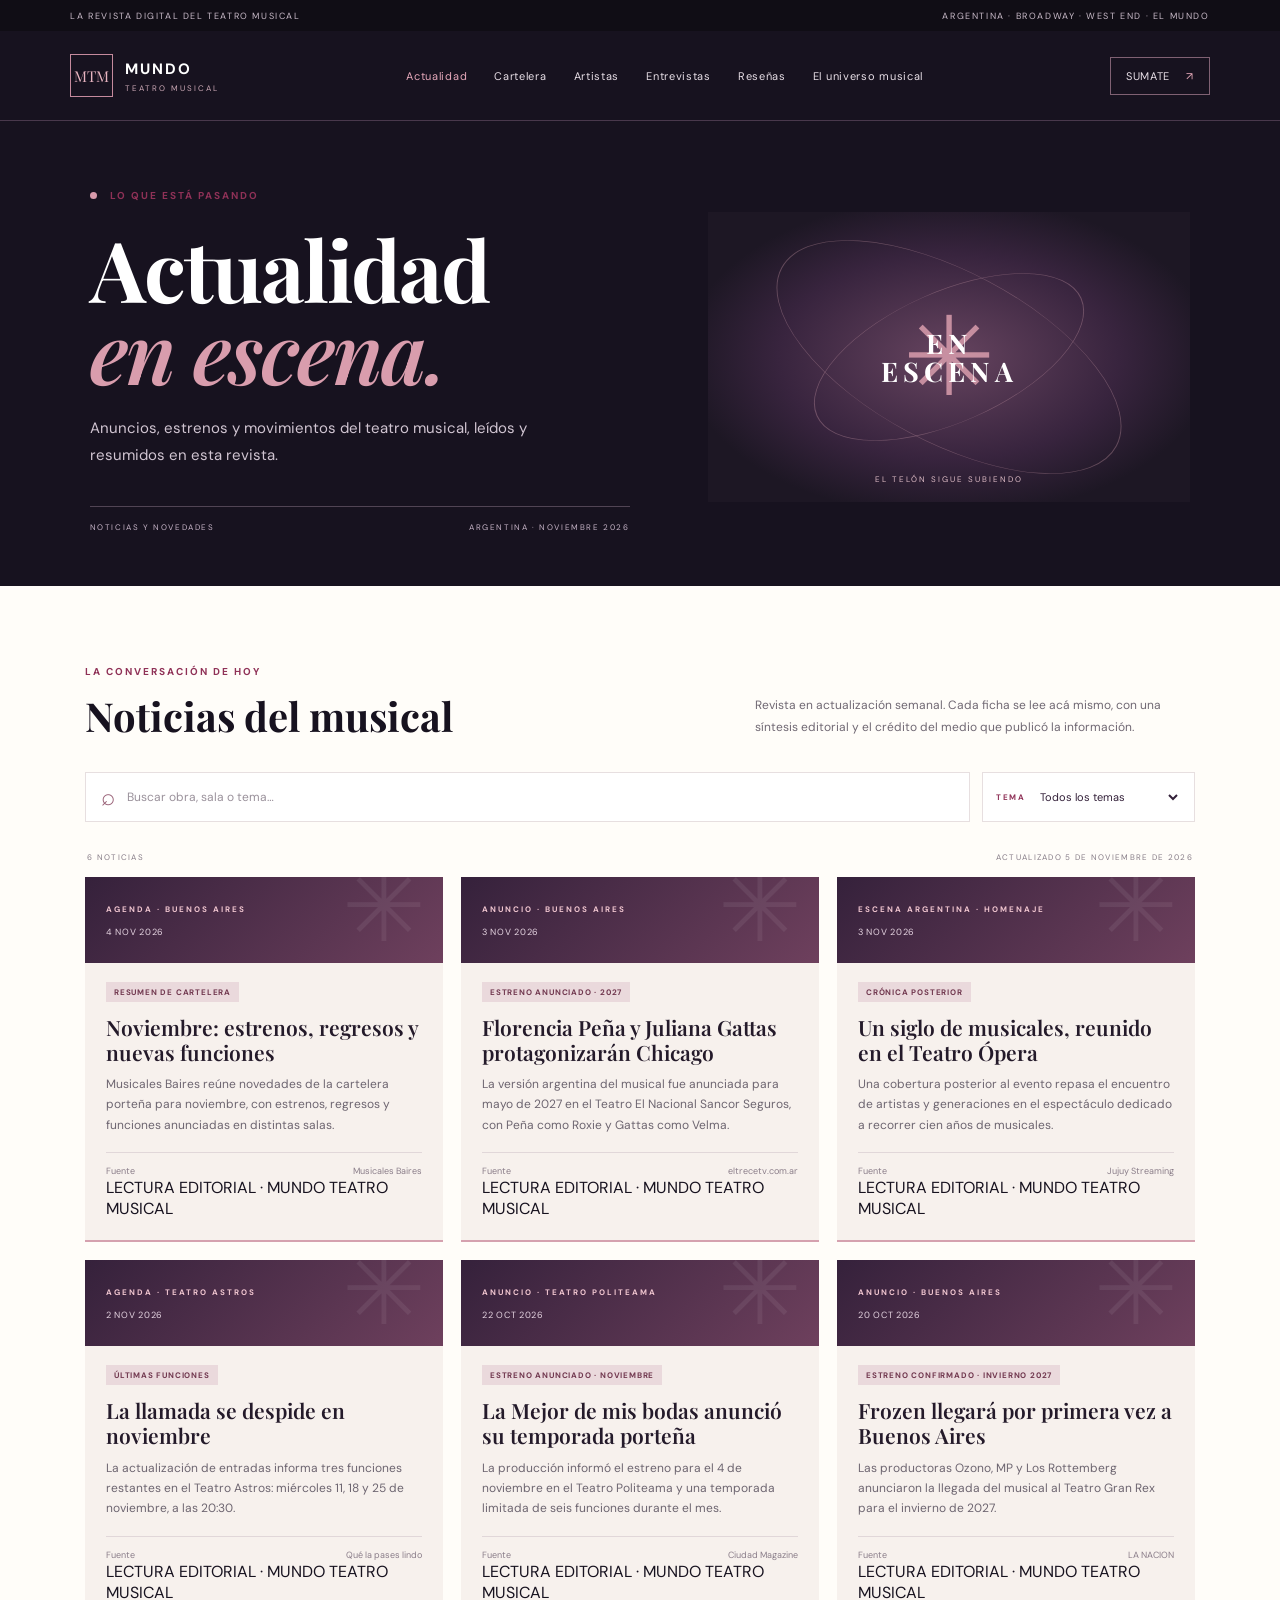
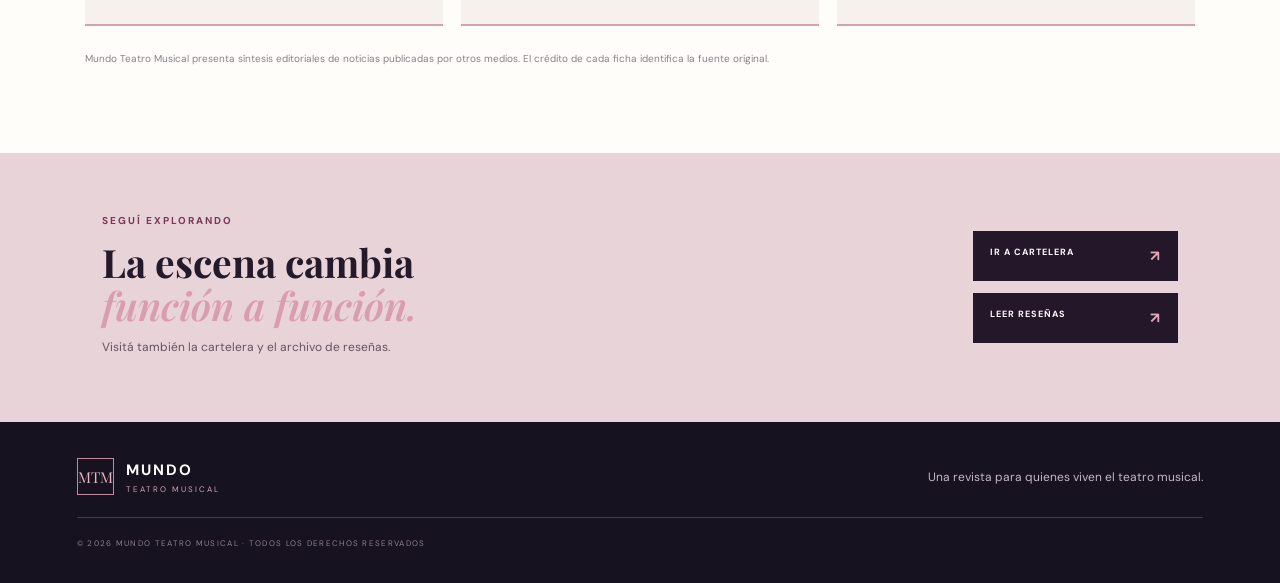
==== actualidad.html @ ea0bce0b "Refresh the updated news script" ====
<!doctype html>
<html lang="es">
<head>
  <meta charset="utf-8">
  <meta name="viewport" content="width=device-width, initial-scale=1">
  <meta name="theme-color" content="#17121f">
  <meta name="description" content="Actualidad y noticias verificadas del teatro musical: estrenos, anuncios, agenda y escena argentina.">
  <title>Actualidad y noticias | Mundo Teatro Musical</title>
  <link rel="preconnect" href="https://fonts.googleapis.com">
  <link rel="preconnect" href="https://fonts.gstatic.com" crossorigin>
  <link href="https://fonts.googleapis.com/css2?family=DM+Sans:wght@400;500;600;700&family=Playfair+Display:wght@600;700;800&display=swap" rel="stylesheet">
  <link rel="stylesheet" href="styles.css">
  <link rel="stylesheet" href="actualidad.css">
</head>
<body class="news-page">
  <div class="topline"><span>LA REVISTA DIGITAL DEL TEATRO MUSICAL</span><span>ARGENTINA · BROADWAY · WEST END · EL MUNDO</span></div>
  <header class="site-header">
    <a class="brand" href="index.html" aria-label="Mundo Teatro Musical, inicio"><span class="brand-mark">MTM</span><span><strong>MUNDO</strong><small>TEATRO MUSICAL</small></span></a>
    <button class="menu-toggle" id="menuToggle" aria-label="Abrir menú" aria-expanded="false">☰</button>
    <nav class="main-nav" id="mainNav">
      <a class="active" href="actualidad.html">Actualidad</a><a href="cartelera.html">Cartelera</a><a href="artistas.html">Artistas</a><a href="index.html#entrevistas">Entrevistas</a><a href="resenas.html">Reseñas</a><a href="index.html#universo">El universo musical</a>
    </nav>
    <a class="header-link" href="index.html#newsletter">SUMATE <span>↗</span></a>
  </header>
  <main>
    <section class="news-hero">
      <div class="news-hero-inner">
        <span class="eyebrow"><i></i> LO QUE ESTÁ PASANDO</span>
        <h1>Actualidad<br><em>en escena.</em></h1>
        <p>Anuncios, estrenos y movimientos del teatro musical, leídos y resumidos en esta revista.</p>
        <div class="news-hero-foot"><span>NOTICIAS Y NOVEDADES</span><span>ARGENTINA · NOVIEMBRE 2026</span></div>
      </div>
      <div class="news-hero-art" aria-hidden="true"><span class="news-orbit orbit-one"></span><span class="news-orbit orbit-two"></span><span class="news-star">✳</span><span class="news-hero-word">EN<br>ESCENA</span><span class="news-art-caption">EL TELÓN SIGUE SUBIENDO</span></div>
    </section>
    <section class="news-content">
      <div class="news-intro"><div><span class="eyebrow">LA CONVERSACIÓN DE HOY</span><h2>Noticias del musical</h2></div><p>Revista en actualización semanal. Cada ficha se lee acá mismo, con una síntesis editorial y el crédito del medio que publicó la información.</p></div>
      <div class="news-controls">
        <label class="search-box"><span aria-hidden="true">⌕</span><input id="newsSearch" type="search" placeholder="Buscar obra, sala o tema…" aria-label="Buscar noticias"></label>
        <label class="filter-box"><span>TEMA</span><select id="newsFilter" aria-label="Filtrar por tema"><option value="all">Todos los temas</option><option value="estrenos">Estrenos y anuncios</option><option value="agenda">Agenda y funciones</option><option value="escena">Escena argentina</option></select></label>
      </div>
      <div class="results-line"><span id="newsCount" aria-live="polite"></span><span id="lastUpdated">ACTUALIZACIÓN SEMANAL · FUENTES RSS</span></div>
      <div class="news-grid" id="newsGrid"></div>
      <div class="empty-state" id="emptyState" hidden><span>✳</span><h3>No encontramos noticias</h3><p>Probá con otro título, sala o tema.</p></div>
      <p class="editorial-note">Mundo Teatro Musical presenta síntesis editoriales de noticias publicadas por otros medios. El crédito de cada ficha identifica la fuente original.</p>
    </section>
    <section class="news-cta"><div><span class="eyebrow">SEGUÍ EXPLORANDO</span><h2>La escena cambia<br><em>función a función.</em></h2><p>Visitá también la cartelera y el archivo de reseñas.</p></div><div class="news-cta-links"><a href="cartelera.html">IR A CARTELERA <span>↗</span></a><a href="resenas.html">LEER RESEÑAS <span>↗</span></a></div></section>
  </main>
  <footer><a class="brand footer-brand" href="index.html"><span class="brand-mark">MTM</span><span><strong>MUNDO</strong><small>TEATRO MUSICAL</small></span></a><p>Una revista para quienes viven el teatro musical.</p><span class="copyright">© 2026 MUNDO TEATRO MUSICAL · TODOS LOS DERECHOS RESERVADOS</span></footer>
  <script src="app.js"></script>
  <script src="actualidad.js?v=20261106"></script>
</body>
</html>
---- styles.css ----
:root{--ink:#17121f;--plum:#332039;--wine:#8f3157;--rose:#dba0ad;--cream:#f5f0e9;--paper:#fffdf9;--muted:#827985;--line:#e7dfe0}*{box-sizing:border-box}html{scroll-behavior:smooth}body{margin:0;background:var(--paper);color:var(--ink);font-family:"DM Sans",sans-serif}.topline{height:31px;padding:0 5.5%;display:flex;justify-content:space-between;align-items:center;background:#100d15;color:#c8bac8;font-size:9px;letter-spacing:1.6px}.site-header{height:90px;padding:0 5.5%;display:flex;align-items:center;justify-content:space-between;background:var(--ink);color:white;border-bottom:1px solid #49384c;position:sticky;top:0;z-index:10}.brand{display:flex;gap:12px;align-items:center;color:white;text-decoration:none}.brand-mark{width:43px;height:43px;border:1px solid #c58a9d;color:#e9b5c1;display:grid;place-items:center;font-family:"Playfair Display";font-size:15px}.brand strong,.brand small{display:block;letter-spacing:2px}.brand strong{font-size:15px}.brand small{font-size:8px;color:#cba8b5;margin-top:4px}.main-nav{display:flex;gap:27px}.main-nav a,.header-link{font-size:11px;letter-spacing:.7px;text-decoration:none;color:#e8dfe7}.main-nav a:hover,.header-link:hover{color:#e7a9bb}.header-link{border:1px solid #806173;padding:11px 15px}.header-link span{margin-left:12px;color:#e5a8b8}.menu-toggle{display:none;background:none;border:0;color:white;font-size:24px}.hero{min-height:570px;background:var(--ink);color:white;padding:70px 8% 75px;display:grid;grid-template-columns:1fr 1fr;align-items:center;position:relative;overflow:hidden}.hero-copy{position:relative;z-index:2}.eyebrow{font-size:10px;letter-spacing:2px;color:var(--wine);font-weight:700}.hero .eyebrow{color:#d89aab}.eyebrow i{display:inline-block;width:7px;height:7px;background:#d89aab;border-radius:50%;margin-right:9px}.hero h1,.newsletter h2{font:700 clamp(48px,6vw,82px)/1.02 "Playfair Display",serif;letter-spacing:-2px;margin:25px 0}.hero h1 em,.newsletter h2 em{color:#d99dad;font-weight:600}.hero-copy p{max-width:460px;color:#c9bdca;line-height:1.8;font-size:15px;margin-bottom:30px}.button{display:inline-flex;gap:28px;align-items:center;padding:16px 20px;text-decoration:none;font-size:10px;letter-spacing:1.2px;font-weight:700}.button-light{background:#f1dfe2;color:var(--ink)}.button span{font-size:17px}.hero-art{height:390px;position:relative;margin-left:25px;background:radial-gradient(ellipse at 50% 40%,#795269 0,#3c263f 38%,#1d1724 75%);overflow:hidden}.spotlight{position:absolute;top:-40px;left:50%;transform:translateX(-50%);width:70%;height:100%;background:linear-gradient(180deg,#f4d6ce55,transparent 70%);clip-path:polygon(40% 0,60% 0,100% 100%,0 100%)}.curtain{position:absolute;top:0;bottom:0;width:24%;background:repeating-linear-gradient(90deg,#61263f,#8f3e5a 12px,#532139 23px);z-index:1}.curtain-left{left:0;clip-path:polygon(0 0,100% 0,82% 100%,0 100%)}.curtain-right{right:0;clip-path:polygon(0 0,100% 0,100% 100%,18% 100%)}.stage{position:absolute;bottom:0;left:19%;right:19%;height:40%;background:linear-gradient(0deg,#0e0b12,#493149);border-top:3px solid #c78d9d;display:grid;place-items:center;text-align:center;font:700 22px/1.4 "Playfair Display";letter-spacing:3px;color:#f3dce0}.stage-light{position:absolute;top:-90px;left:25%;right:25%;height:100px;background:#edc7d055;filter:blur(25px)}.hero-caption{position:absolute;bottom:16px;left:0;right:0;text-align:center;font-size:8px;letter-spacing:3px;color:#d9b5c1}.hero-index{position:absolute;right:5.5%;bottom:27px;color:#e9b5c1;font-size:12px;letter-spacing:2px}.hero-index span{color:#7c687c}.ticker{background:#d9a4b2;color:#281a29;overflow:hidden;white-space:nowrap;padding:15px 0;font-size:10px;font-weight:700;letter-spacing:2px}.ticker div{text-align:center}.ticker b{padding:0 23px;color:#8c3156}.section-wrap{max-width:1180px;margin:auto;padding:85px 35px}.section-heading{display:flex;justify-content:space-between;align-items:end;margin-bottom:34px}.section-heading h2{font:700 43px "Playfair Display";margin:9px 0 0}.section-note{font-size:9px;line-height:1.8;letter-spacing:1.2px;color:var(--muted);text-align:right}.featured-grid{display:grid;grid-template-columns:1.2fr .8fr;gap:25px}.feature-card{background:#f6f0ed}.feature-visual{height:260px;position:relative;overflow:hidden;display:flex;align-items:center;justify-content:center}.visual-stage{background:radial-gradient(ellipse at 50% 70%,#d59ba6,#5d344f 50%,#211727 100%)}.visual-notes{background:linear-gradient(135deg,#e8d7d1,#b77c91 55%,#58344f)}.visual-label,.visual-bottom{position:absolute;left:22px;color:white;font-size:9px;letter-spacing:2px}.visual-label{top:20px}.visual-bottom{bottom:20px}.visual-symbol{font-size:130px;color:#f0d2d5;text-shadow:0 10px 35px #281a29}.music-notes{font:120px "Playfair Display";color:#4b2a47;transform:rotate(-10deg)}.feature-text{padding:27px 30px 32px}.category{font-size:9px;letter-spacing:1.8px;color:var(--wine);font-weight:700}.feature-text h3{font:600 25px/1.2 "Playfair Display";margin:12px 0}.feature-text p,.people-card p{font-size:13px;line-height:1.8;color:#706873}.text-link{display:inline-block;margin-top:13px;text-decoration:none;color:var(--wine);font-size:9px;letter-spacing:1.3px;font-weight:700}.text-link span{font-size:16px;margin-left:10px}.dark-section{background:#211927;color:white}.dark-section .section-wrap{padding-top:75px;padding-bottom:75px}.dark-section .section-heading h2{color:white}.dark-section .eyebrow{color:#d99dad}.dark-section .section-note{color:#c3b5c4}.agenda-panel{border:1px solid #59465a;padding:25px 30px;display:flex;align-items:center;gap:22px}.agenda-icon{font-size:32px;color:#d99dad}.agenda-panel h3{font:600 22px "Playfair Display";margin:0 0 6px}.agenda-panel p{color:#c3b5c4;font-size:12px;margin:0}.agenda-panel .text-link{margin-left:auto;color:#e6adbb;white-space:nowrap}.people-grid{border-top:1px solid var(--line)}.people-card{display:grid;grid-template-columns:75px 1fr 40px;gap:15px;align-items:center;padding:25px 5px;border-bottom:1px solid var(--line)}.people-number{font:600 27px "Playfair Display";color:#c58a9d}.people-card h3{font:600 23px "Playfair Display";margin:6px 0}.people-card p{margin:0}.arrow-round{width:34px;height:34px;border:1px solid #d7c5ca;border-radius:50%;display:grid;place-items:center;color:var(--wine)}.quote-band{background:#ead9dc;padding:70px 15%;text-align:center}.quote-mark{font:90px "Playfair Display";color:#a34e6d;line-height:.7}.quote-band blockquote{font:600 clamp(23px,3vw,36px)/1.35 "Playfair Display";max-width:820px;margin:15px auto 22px;color:#35223a}.quote-credit{font-size:9px;letter-spacing:2px;color:#88546b}.universe{padding-top:80px}.topic-grid{display:grid;grid-template-columns:repeat(2,1fr);border-top:1px solid var(--line)}.topic-grid a{padding:19px 12px;border-bottom:1px solid var(--line);display:grid;grid-template-columns:38px 1fr 24px;grid-template-rows:auto auto;text-decoration:none;color:var(--ink);align-items:center}.topic-grid a:nth-child(odd){border-right:1px solid var(--line);padding-right:25px}.topic-grid a:nth-child(even){padding-left:25px}.topic-grid a>span{grid-row:1/3;color:#b37a8d;font:16px "Playfair Display"}.topic-grid strong{font:600 18px "Playfair Display"}.topic-grid small{font-size:11px;color:var(--muted);margin-top:4px}.topic-grid b{grid-column:3;grid-row:1/3;color:var(--wine);font-size:18px}.topic-grid a:hover strong{color:var(--wine)}.newsletter{background:#d9a4b2;padding:65px 9%;display:flex;align-items:center;justify-content:space-between;gap:30px}.newsletter .eyebrow{color:#4b2a47}.newsletter h2{font-size:53px;color:#271a2d;margin:15px 0}.newsletter h2 em{color:#7b3557}.newsletter p{font-size:13px;color:#4d3548}.button-dark{background:#24172a;color:white}footer{background:#17121f;color:white;padding:35px 6%;display:flex;align-items:center;justify-content:space-between;gap:20px;flex-wrap:wrap}footer p{font-size:12px;color:#c5b7c6}.footer-brand .brand-mark{width:37px;height:37px}.copyright{width:100%;border-top:1px solid #49384c;padding-top:20px;color:#8e7f91;font-size:8px;letter-spacing:1.3px}@media(max-width:900px){.main-nav{gap:13px}.main-nav a{font-size:10px}.hero{padding-left:6%;padding-right:6%}.hero-art{height:330px}.header-link{display:none}}@media(max-width:680px){.topline{font-size:7px;padding:0 12px}.topline span:last-child{display:none}.site-header{height:72px;padding:0 20px}.menu-toggle{display:block}.main-nav{display:none;position:absolute;top:72px;left:0;right:0;background:#211927;padding:18px 25px;flex-direction:column}.main-nav.open{display:flex}.main-nav a{font-size:13px;padding:8px}.hero{display:block;padding:60px 25px 75px}.hero h1{font-size:57px}.hero-art{margin:45px 0 0;height:290px}.hero-index{bottom:18px}.section-wrap{padding:60px 22px}.section-heading{display:block}.section-note{text-align:left;display:block;margin-top:15px}.section-heading h2{font-size:36px}.featured-grid{grid-template-columns:1fr}.feature-visual{height:220px}.agenda-panel{align-items:flex-start;flex-wrap:wrap;padding:22px}.agenda-panel .text-link{margin-left:53px}.people-card{grid-template-columns:42px 1fr 32px}.people-card h3{font-size:20px}.quote-band{padding:55px 25px}.topic-grid{grid-template-columns:1fr}.topic-grid a:nth-child(odd){border-right:0;padding-right:12px}.topic-grid a:nth-child(even){padding-left:12px}.newsletter{padding:50px 25px;display:block}.newsletter h2{font-size:46px}.newsletter .button{margin-top:20px}footer{padding:30px 22px}footer p{width:100%}}
---- actualidad.css ----
.news-page{background:#fffdf9}.news-page .main-nav a.active{color:#e7a9bb}.news-hero{min-height:420px;background:#17121f;color:#fff;padding:62px max(calc((100% - 1120px)/2),7%) 54px;display:grid;grid-template-columns:1fr .85fr;align-items:center;gap:50px;overflow:hidden}.news-hero-inner{max-width:540px}.news-hero h1{font:700 clamp(56px,7vw,84px)/.98 "Playfair Display",serif;letter-spacing:-2px;margin:23px 0}.news-hero h1 em,.news-cta h2 em{font-weight:600;color:#d99dad}.news-hero p{max-width:485px;color:#d1c5d2;line-height:1.8;font-size:15px}.news-hero-foot{display:flex;justify-content:space-between;border-top:1px solid #514454;margin-top:37px;padding-top:15px;color:#c6b4c7;font-size:8px;letter-spacing:1.6px}.news-hero-art{height:290px;position:relative;display:grid;place-items:center;background:radial-gradient(ellipse at center,#66445f 0,#38243e 50%,#1d1724 78%);overflow:hidden}.news-orbit{position:absolute;border:1px solid #d9a4b255;border-radius:50%;width:290px;height:290px;transform:rotate(-24deg) scaleY(.45)}.orbit-two{width:380px;height:380px;transform:rotate(28deg) scaleY(.45)}.news-star{position:absolute;font-size:110px;color:#d99dad;opacity:.85}.news-hero-word{font:700 27px/1.05 "Playfair Display";letter-spacing:5px;text-align:center;color:#fff;z-index:1}.news-art-caption{position:absolute;bottom:18px;font-size:8px;letter-spacing:2px;color:#ddbbc5}.news-content{max-width:1180px;margin:auto;padding:73px 35px 86px}.news-intro{display:flex;align-items:end;justify-content:space-between;gap:40px;margin-bottom:30px}.news-intro h2{font:700 40px "Playfair Display";margin:9px 0 0}.news-intro>p{max-width:440px;color:#706873;font-size:12px;line-height:1.8;margin:0 0 3px}.news-controls{display:flex;gap:12px;margin-bottom:20px}.search-box,.filter-box{height:50px;border:1px solid #e7dfe0;display:flex;align-items:center;background:#fff}.search-box{flex:1;padding:0 15px;gap:10px}.search-box>span{font-size:24px;color:#9a6278}.search-box input{border:0;outline:0;width:100%;font:12px "DM Sans";color:#17121f;background:transparent}.search-box input::placeholder{color:#9a919b}.filter-box{padding:0 13px;gap:11px}.filter-box span{font-size:8px;letter-spacing:1.5px;color:#8f3157;font-weight:700}.filter-box select{border:0;background:transparent;font:11px "DM Sans";color:#332039;outline:0;min-width:145px}.results-line{display:flex;justify-content:space-between;color:#877d88;font-size:8px;letter-spacing:1.3px;padding:10px 2px 15px}.news-grid{display:grid;grid-template-columns:repeat(3,1fr);gap:18px}.news-card{background:#f7f1ed;display:flex;flex-direction:column;min-height:310px;border-bottom:2px solid #d5a1af;transition:transform .2s,box-shadow .2s}.news-card:hover{transform:translateY(-3px);box-shadow:0 12px 28px #21192712}.news-card-top{min-height:86px;padding:19px 21px;background:linear-gradient(135deg,#35213b,#6e405d);color:white;position:relative;overflow:hidden}.news-card-top:after{content:"✳";position:absolute;right:17px;top:-20px;font-size:100px;line-height:1;color:#ffffff12}.news-card-top .eyebrow{position:relative;z-index:1;color:#f1c6d0;font-size:8px}.news-card-top time{display:block;margin-top:9px;color:#e5d4e1;font-size:9px;letter-spacing:.7px}.news-card-body{padding:19px 21px 21px;display:flex;flex:1;flex-direction:column}.news-status{align-self:flex-start;padding:5px 8px;background:#ead9dc;color:#71384f;font-size:8px;letter-spacing:.8px;text-transform:uppercase;font-weight:700}.news-card h3{font:600 21px/1.2 "Playfair Display";margin:13px 0 9px;color:#241a2a}.news-card p{font-size:12px;line-height:1.7;color:#6d6570;margin:0 0 17px}.news-meta{margin-top:auto;border-top:1px solid #e1d7d9;padding-top:12px;display:flex;justify-content:space-between;gap:8px;color:#8a7d89;font-size:9px}.news-meta span:last-child{text-align:right}.source-link{display:flex;align-items:center;justify-content:space-between;text-decoration:none;color:#8f3157;font-size:9px;font-weight:700;letter-spacing:1px;margin-top:13px}.source-link span{font-size:16px}.empty-state{text-align:center;padding:60px 15px;color:#6d6570}.empty-state>span{font-size:40px;color:#d99dad}.empty-state h3{font:600 25px "Playfair Display";color:#332039;margin:10px}.empty-state p{font-size:12px}.editorial-note{margin:24px 0 0;color:#89808a;font-size:10px;line-height:1.7}.news-cta{background:#e7d3d8;padding:55px max(calc((100% - 1080px)/2),8%);display:flex;align-items:center;justify-content:space-between;gap:30px}.news-cta h2{font:700 39px/1.1 "Playfair Display";margin:12px 0;color:#241a2a}.news-cta p{font-size:12px;color:#625361}.news-cta .eyebrow{color:#7b3557}.news-cta-links{display:flex;flex-direction:column;gap:12px;min-width:205px}.news-cta-links a{display:flex;justify-content:space-between;text-decoration:none;background:#24172a;color:white;padding:15px 17px;font-size:9px;letter-spacing:1px;font-weight:700}.news-cta-links a span{color:#e5a8b8;font-size:15px}@media(max-width:850px){.news-hero{padding-left:6%;padding-right:6%;gap:25px}.news-grid{grid-template-columns:repeat(2,1fr)}}@media(max-width:620px){.news-hero{display:block;padding:51px 24px 35px}.news-hero h1{font-size:61px}.news-hero-art{height:220px;margin-top:28px}.news-hero-foot{gap:12px;font-size:7px}.news-content{padding:55px 20px 62px}.news-intro{display:block}.news-intro h2{font-size:35px}.news-intro>p{margin-top:15px}.news-controls{display:block}.search-box{margin-bottom:9px}.filter-box{width:100%;justify-content:space-between}.filter-box select{flex:1}.results-line{font-size:7px}.news-grid{grid-template-columns:1fr}.news-card{min-height:0}.news-cta{padding:45px 24px;display:block}.news-cta h2{font-size:35px}.news-cta-links{margin-top:22px}}
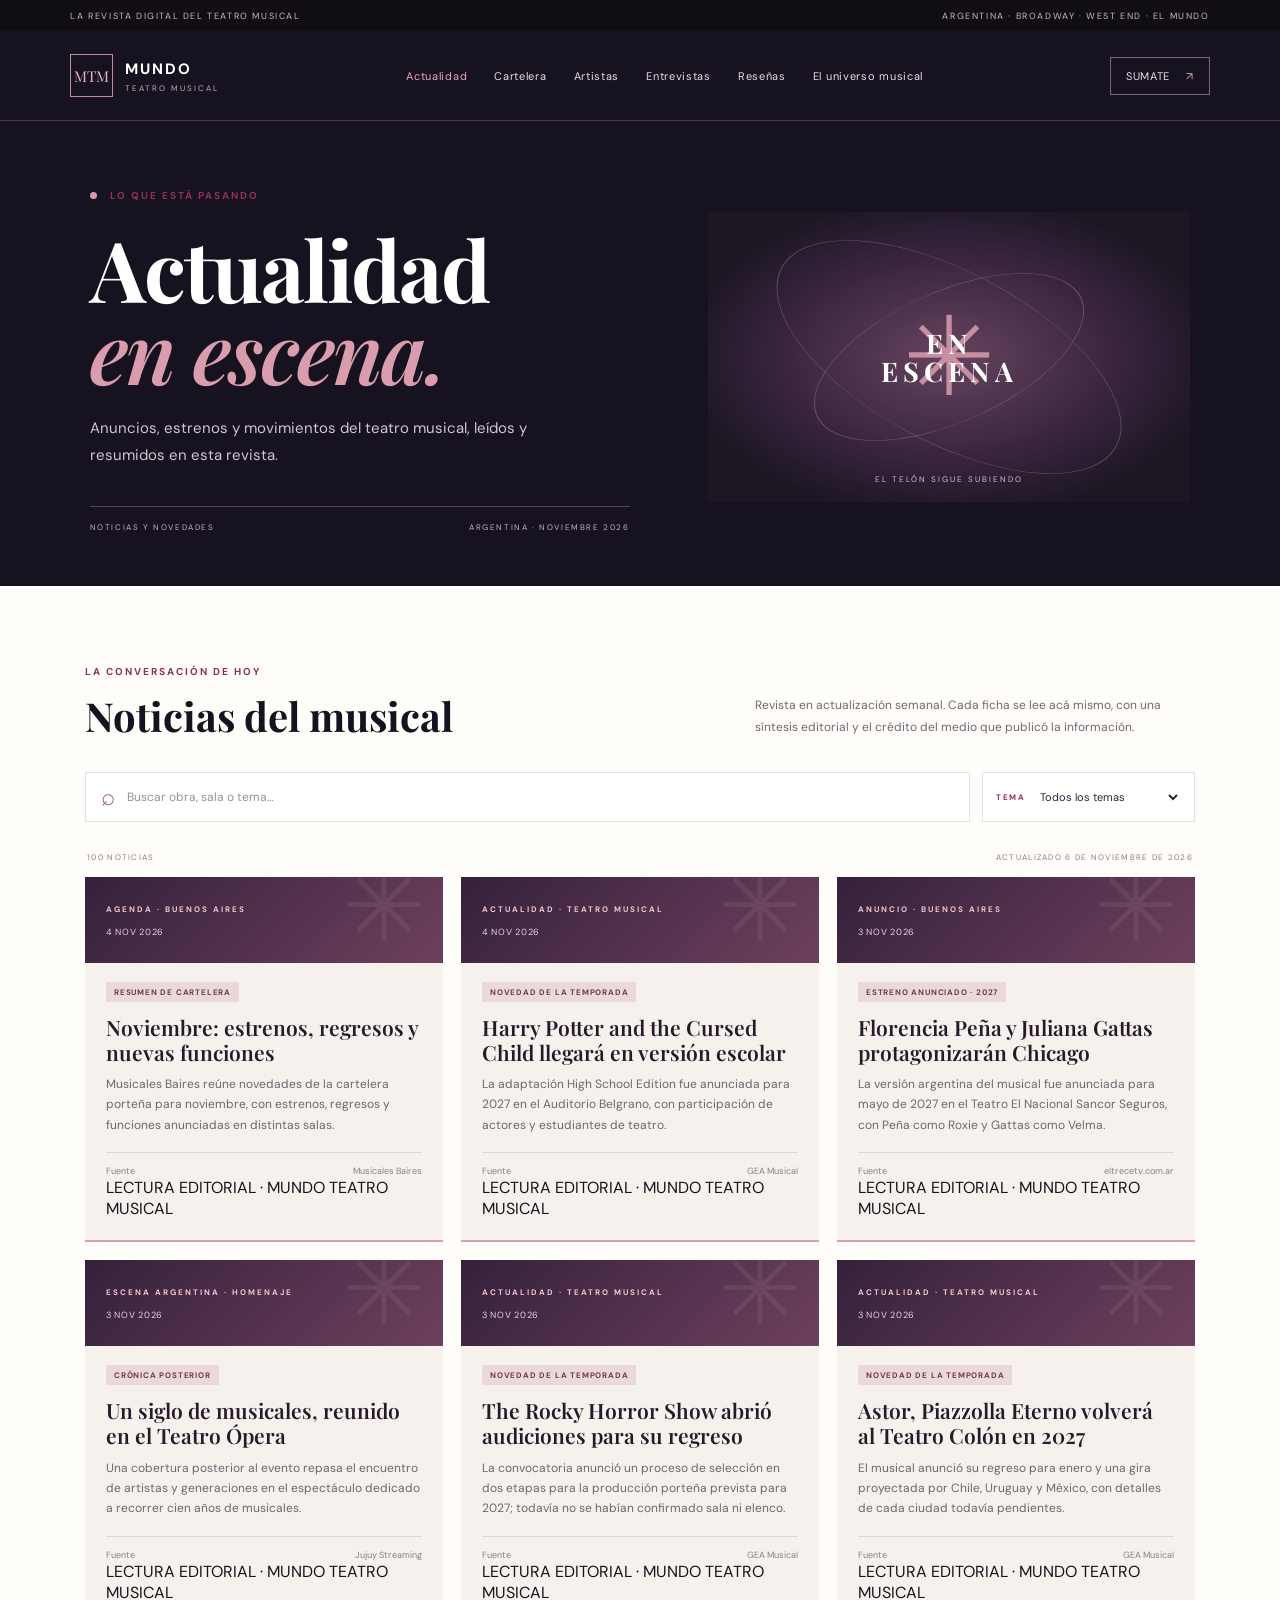
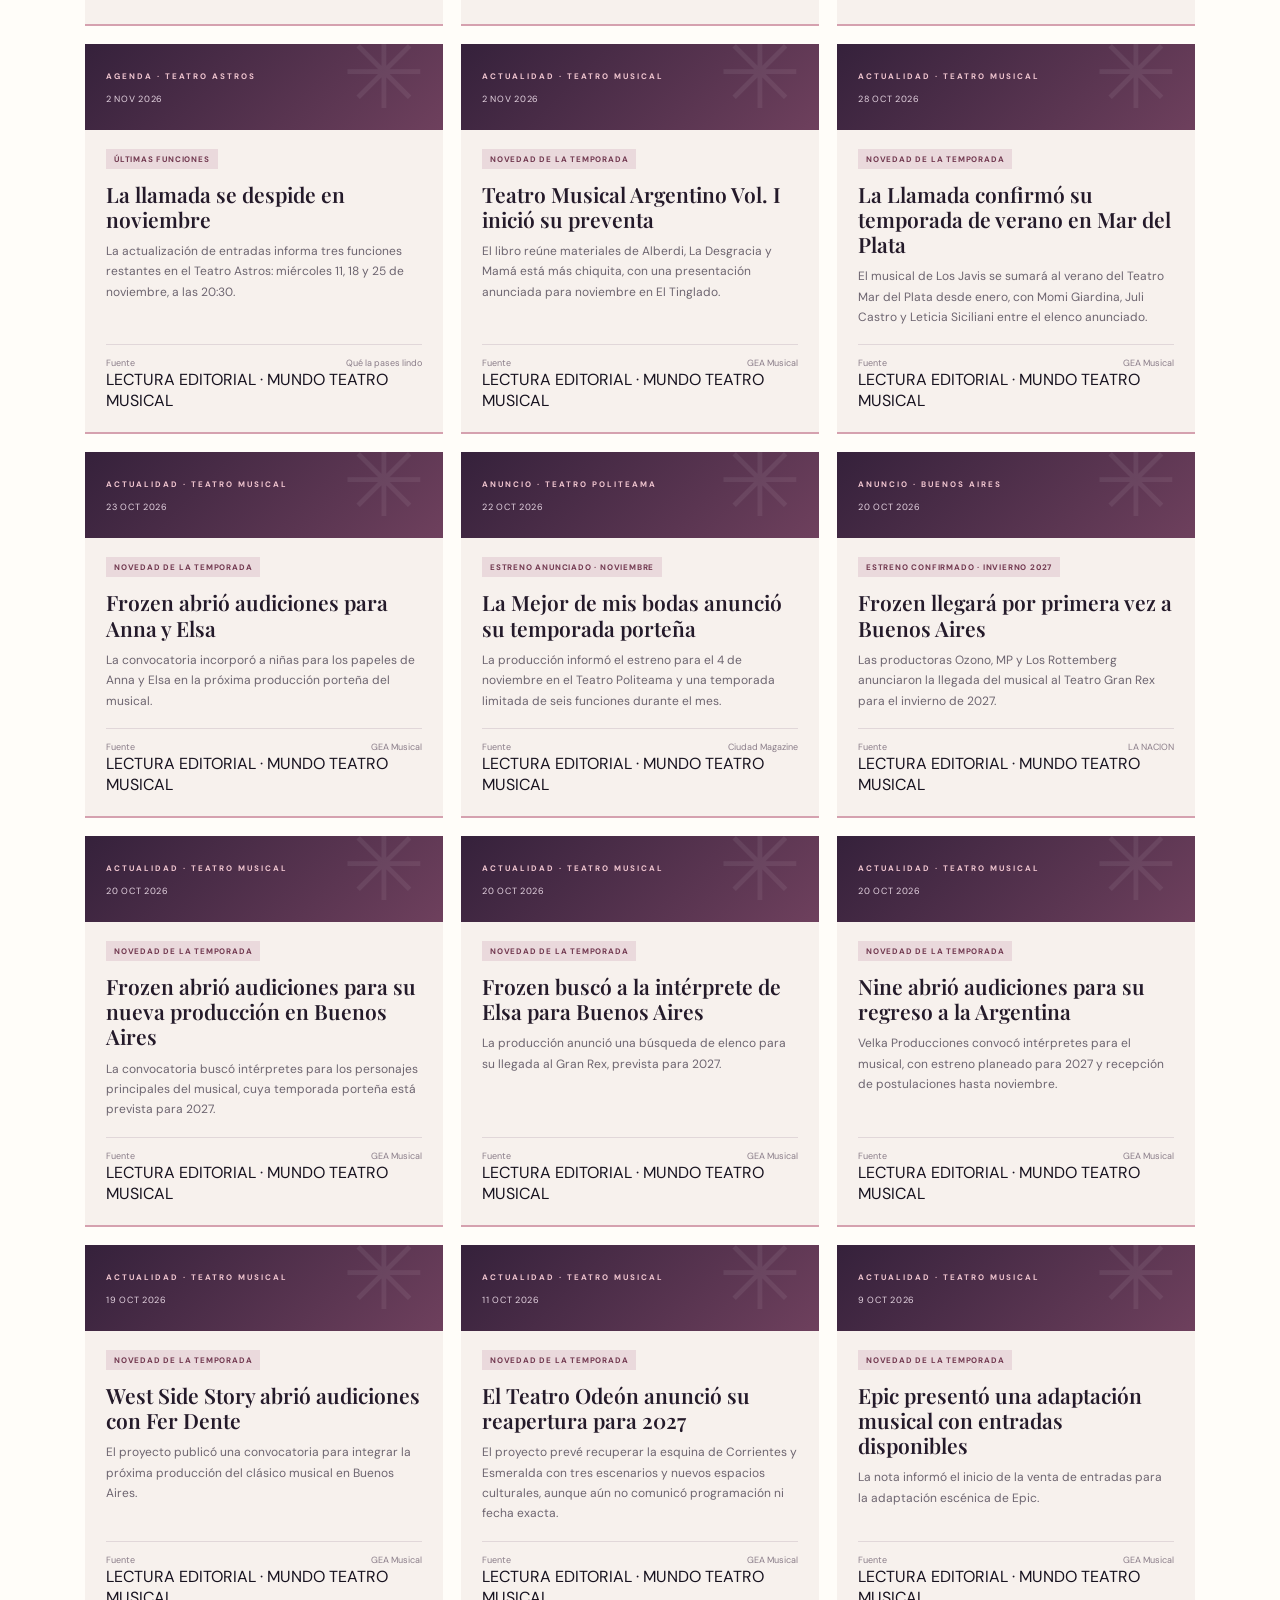
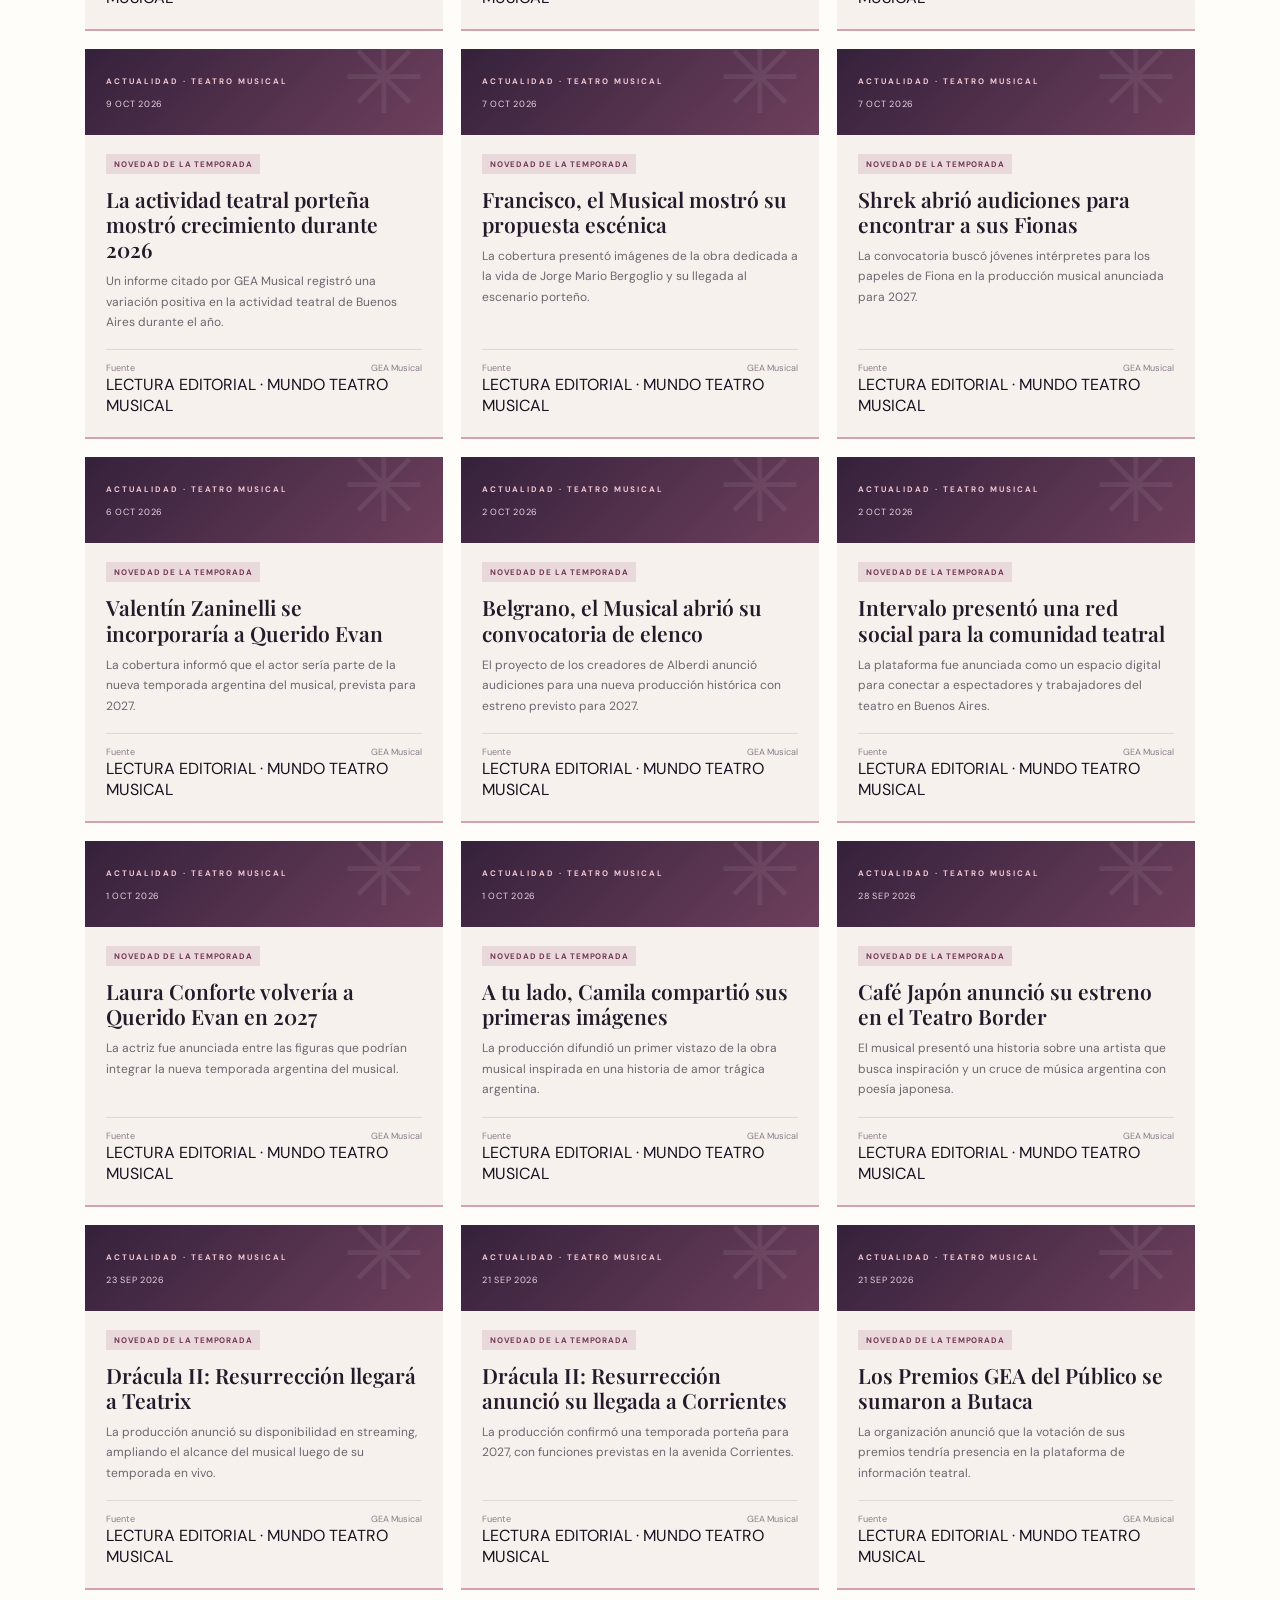
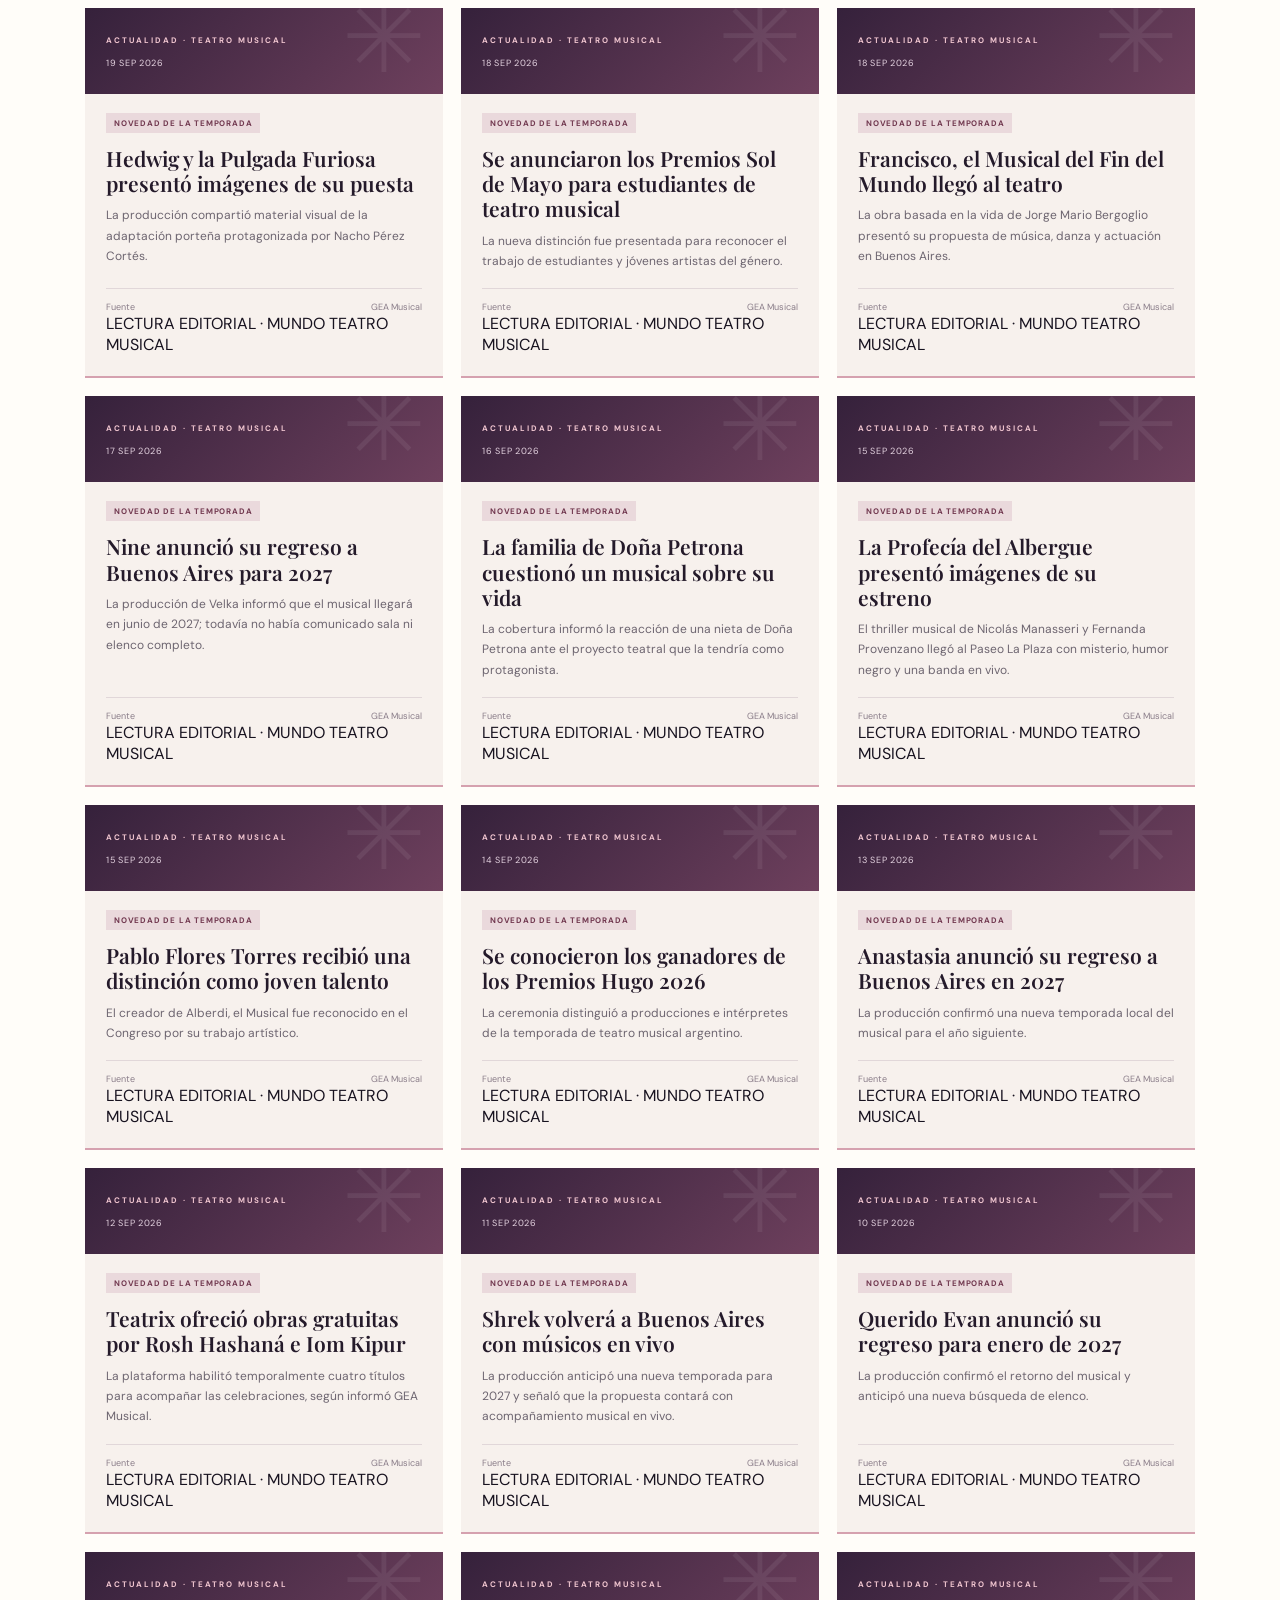
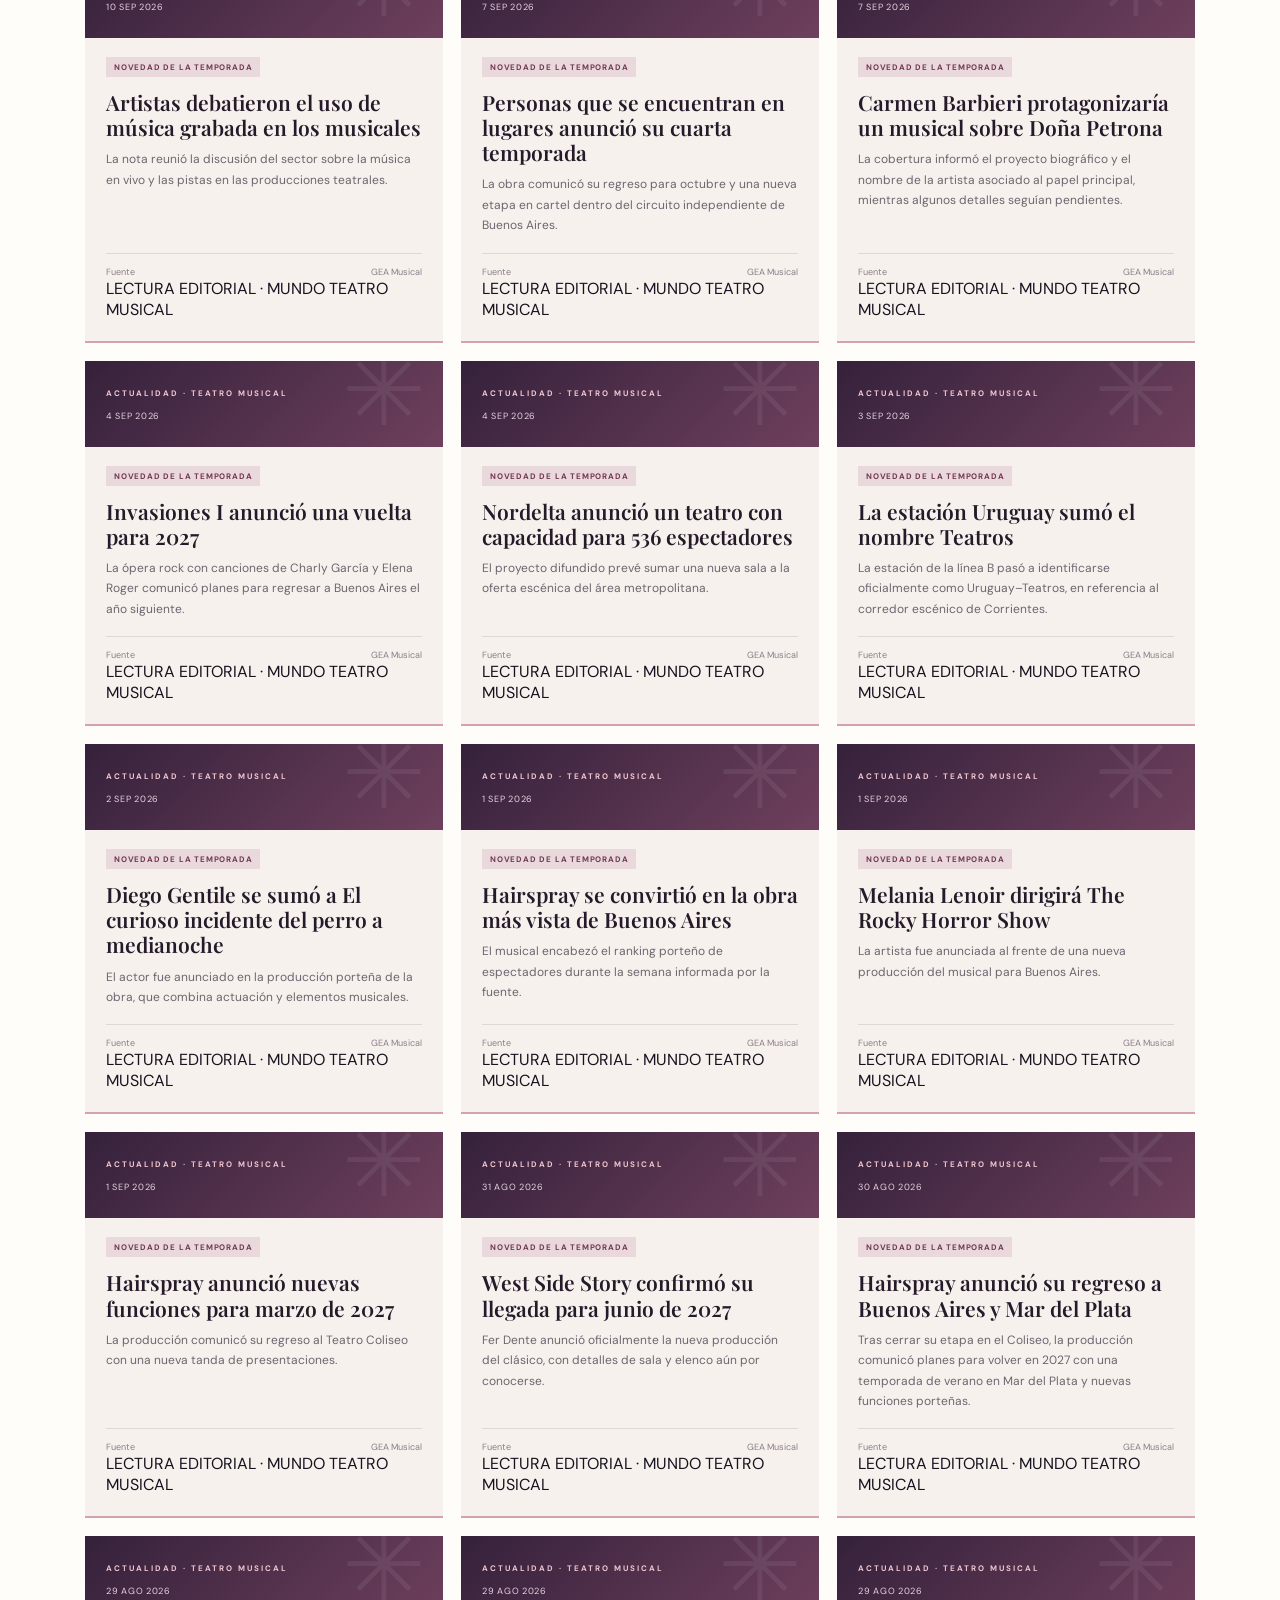
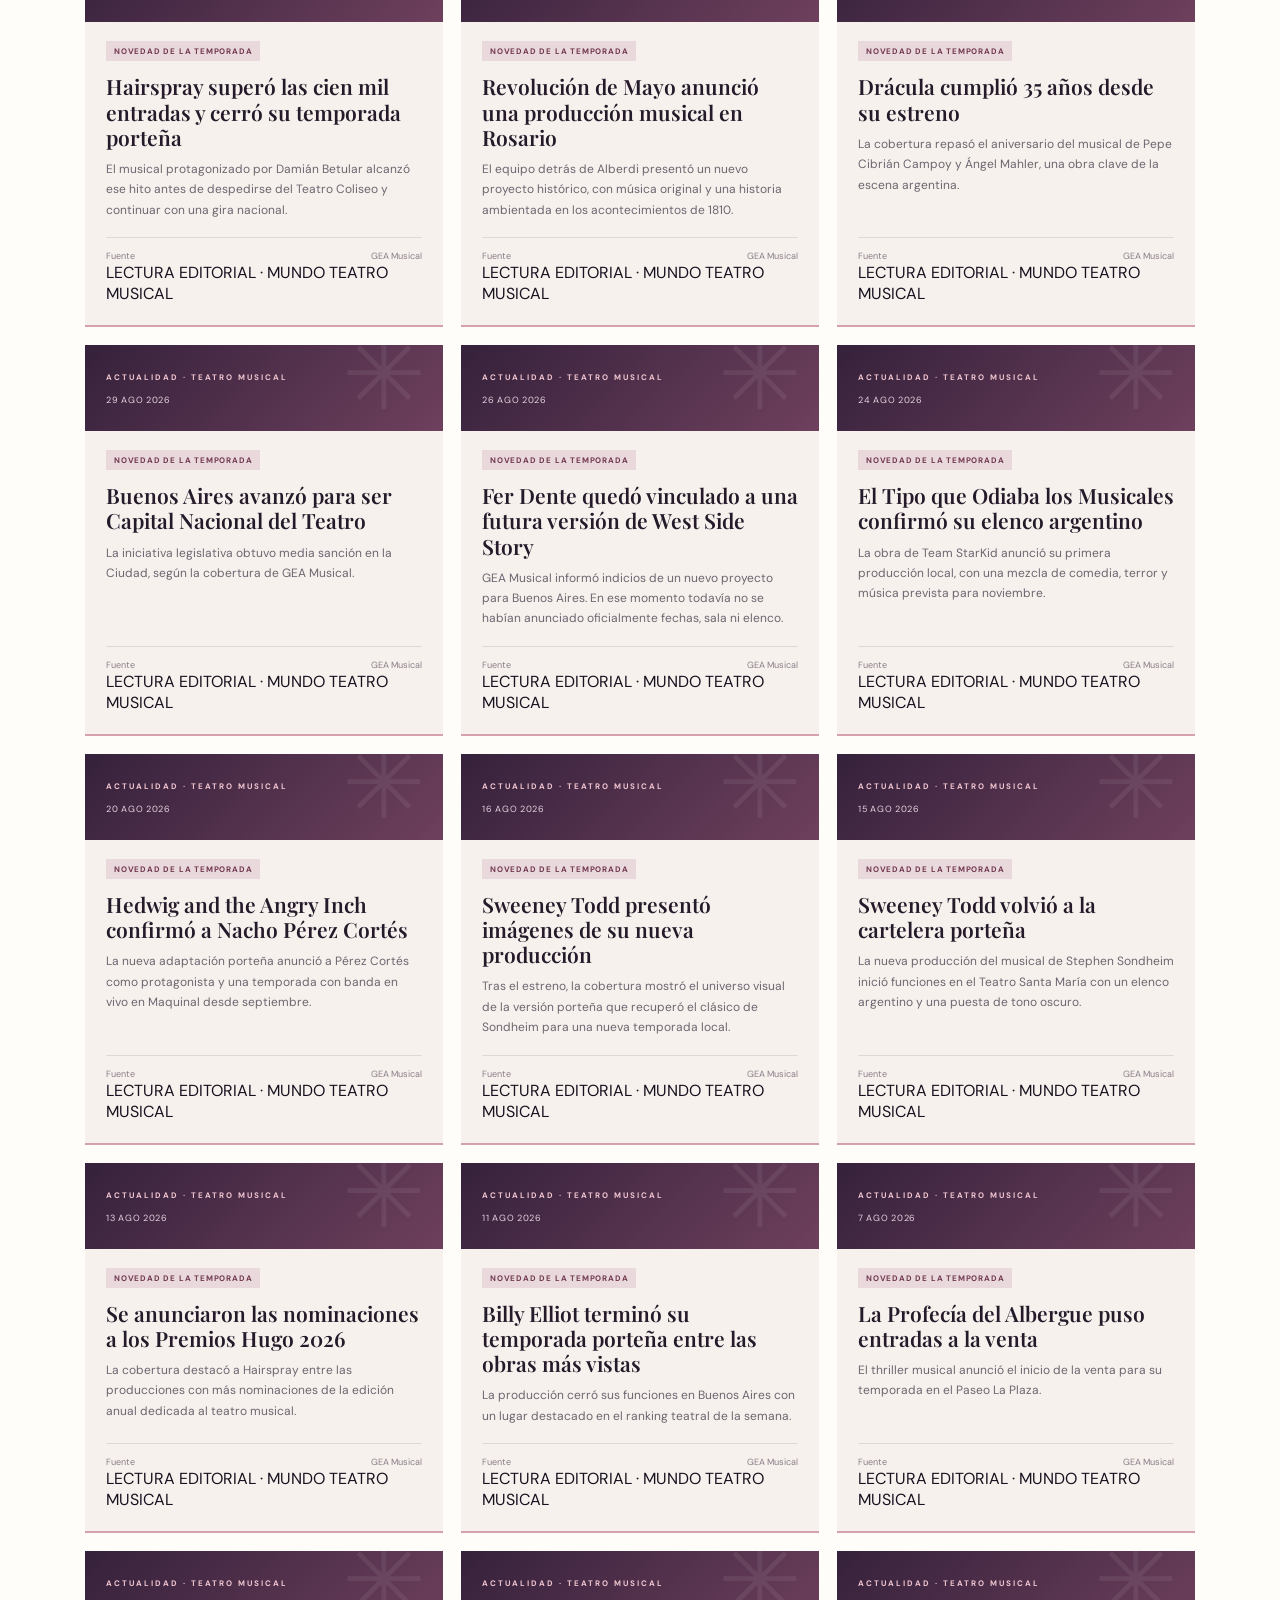
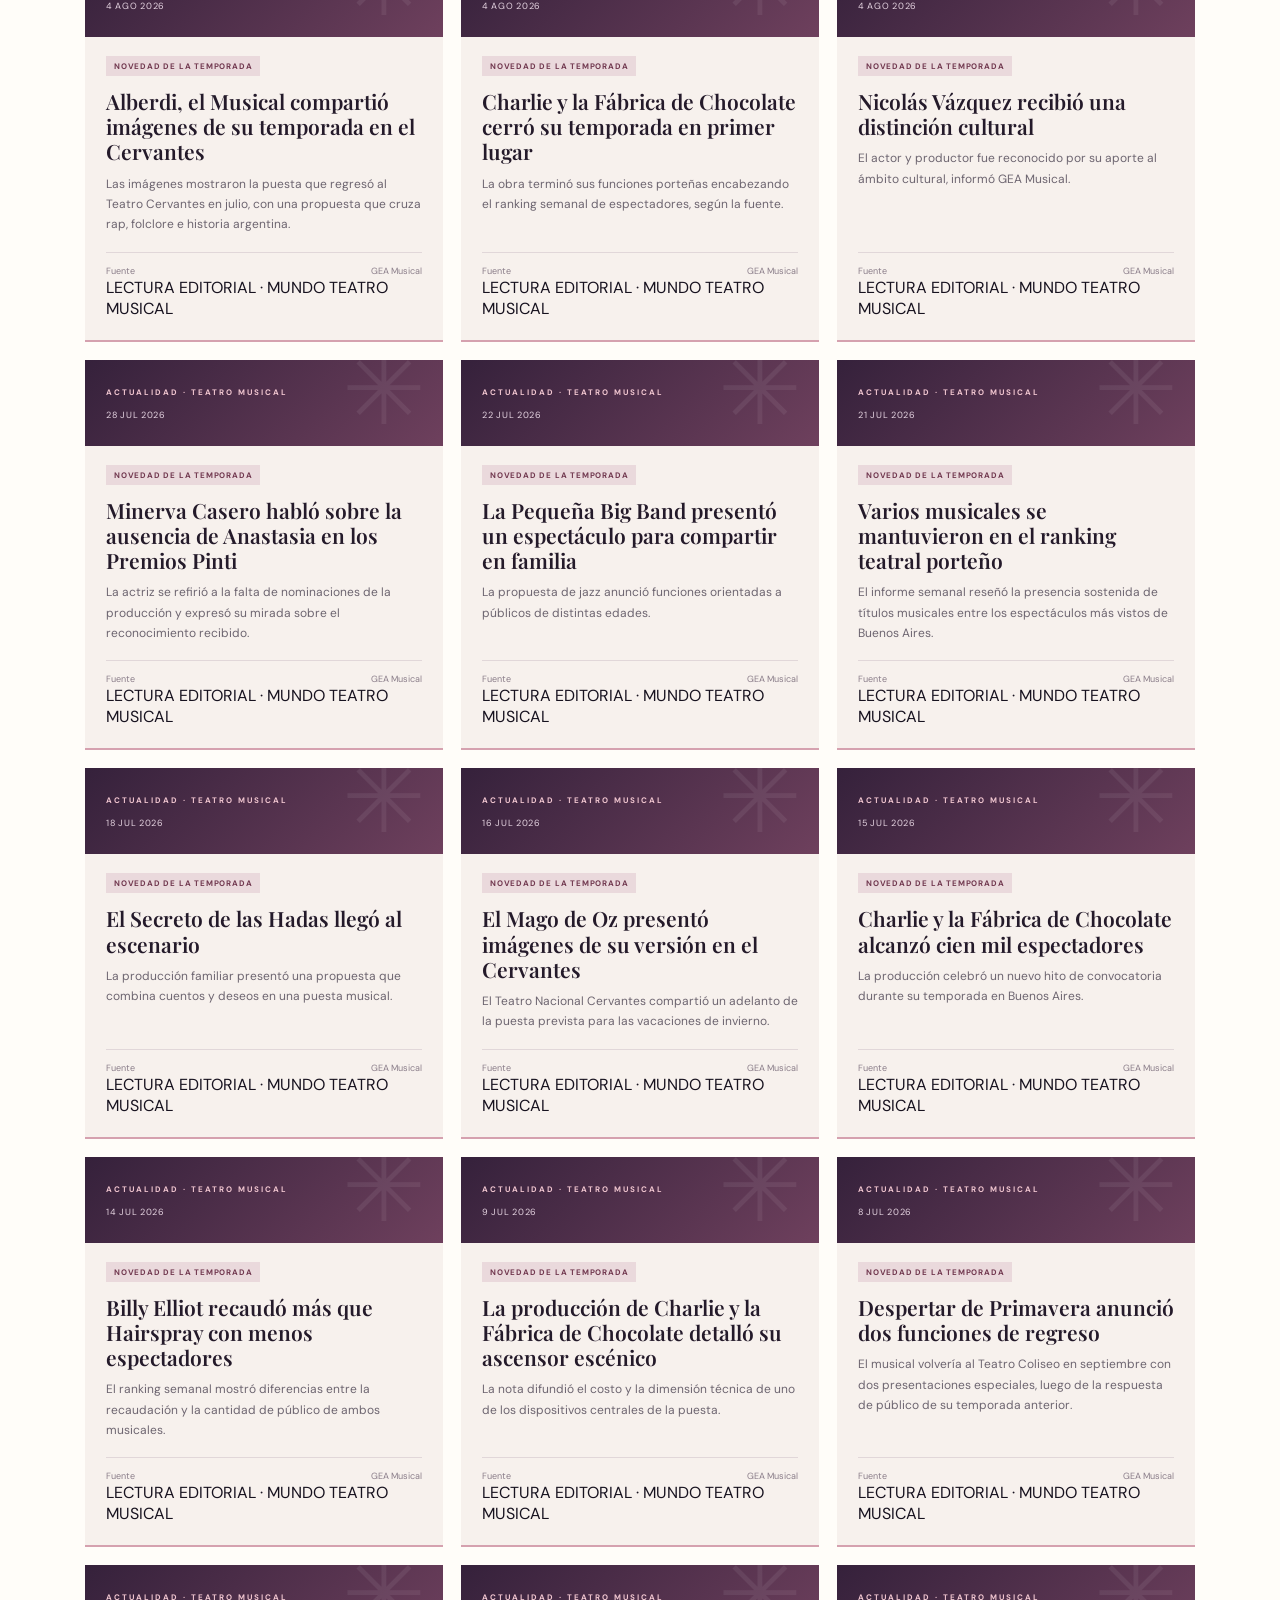
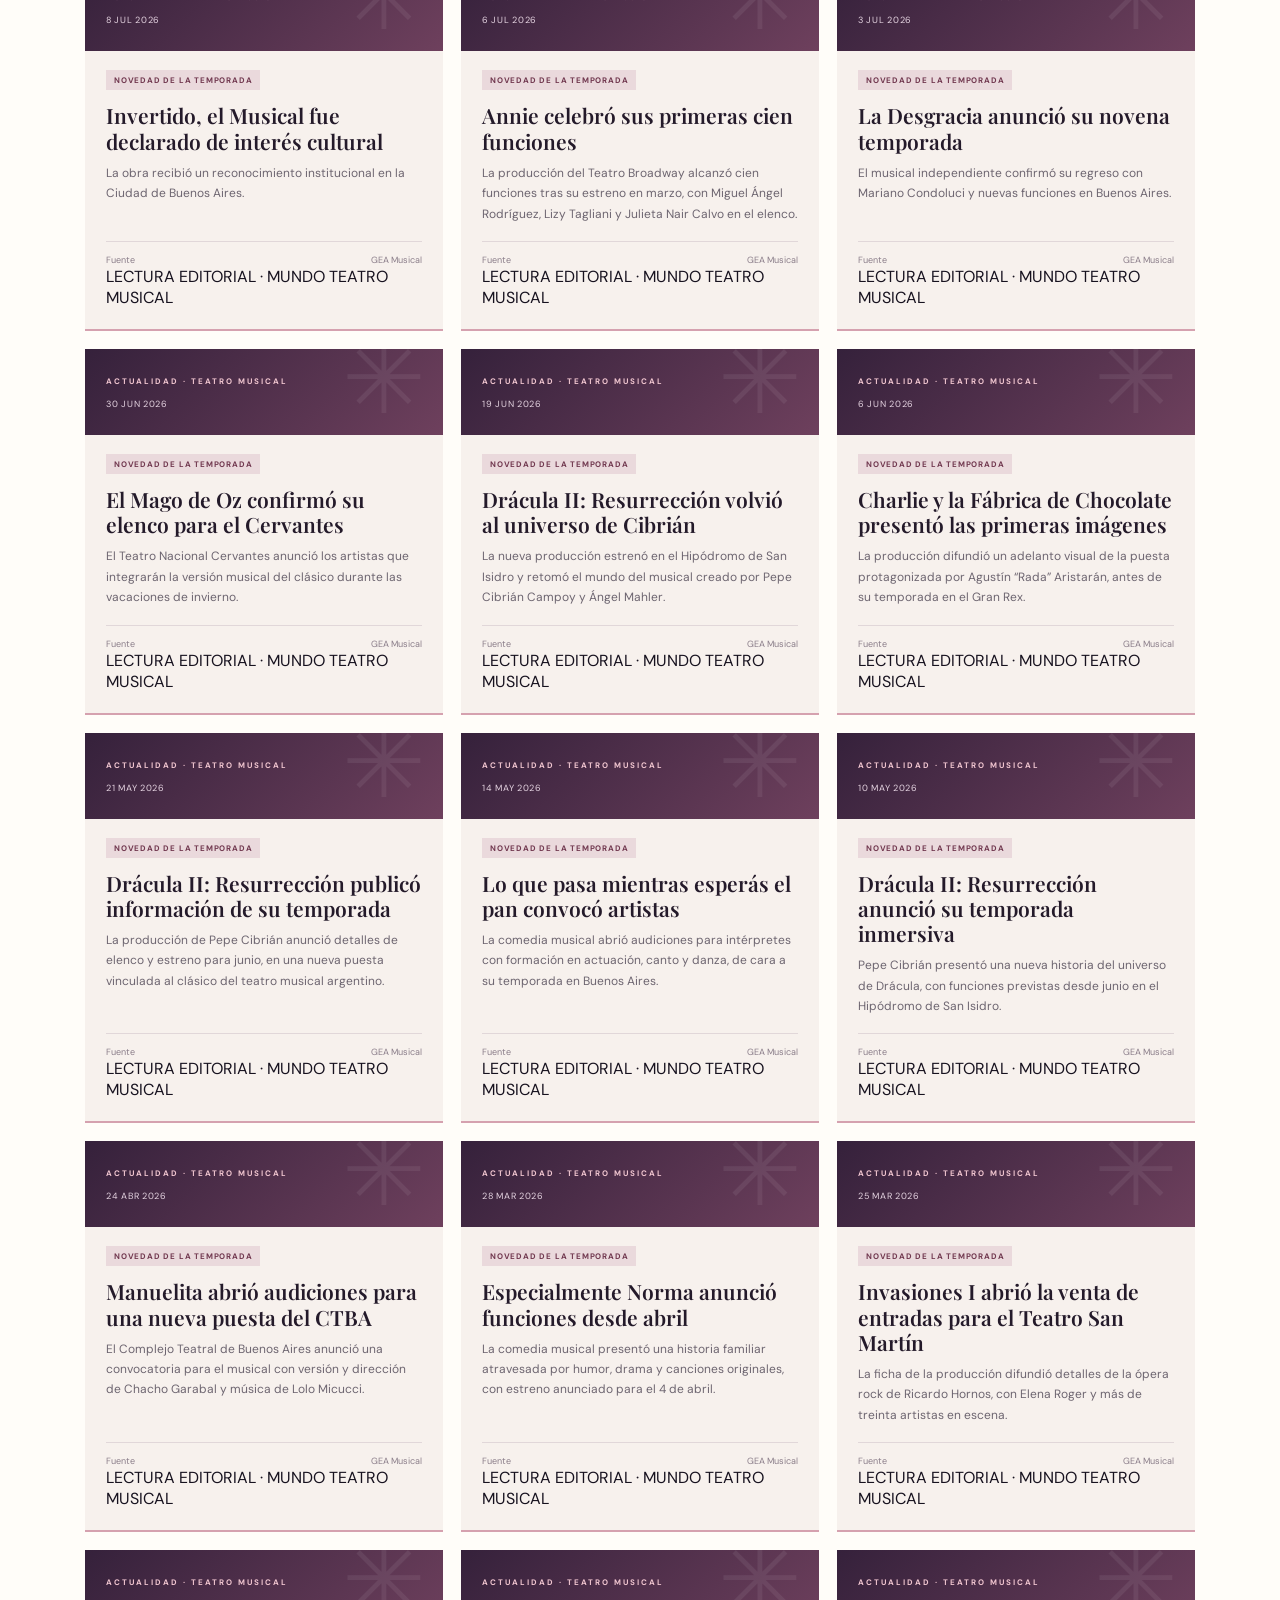
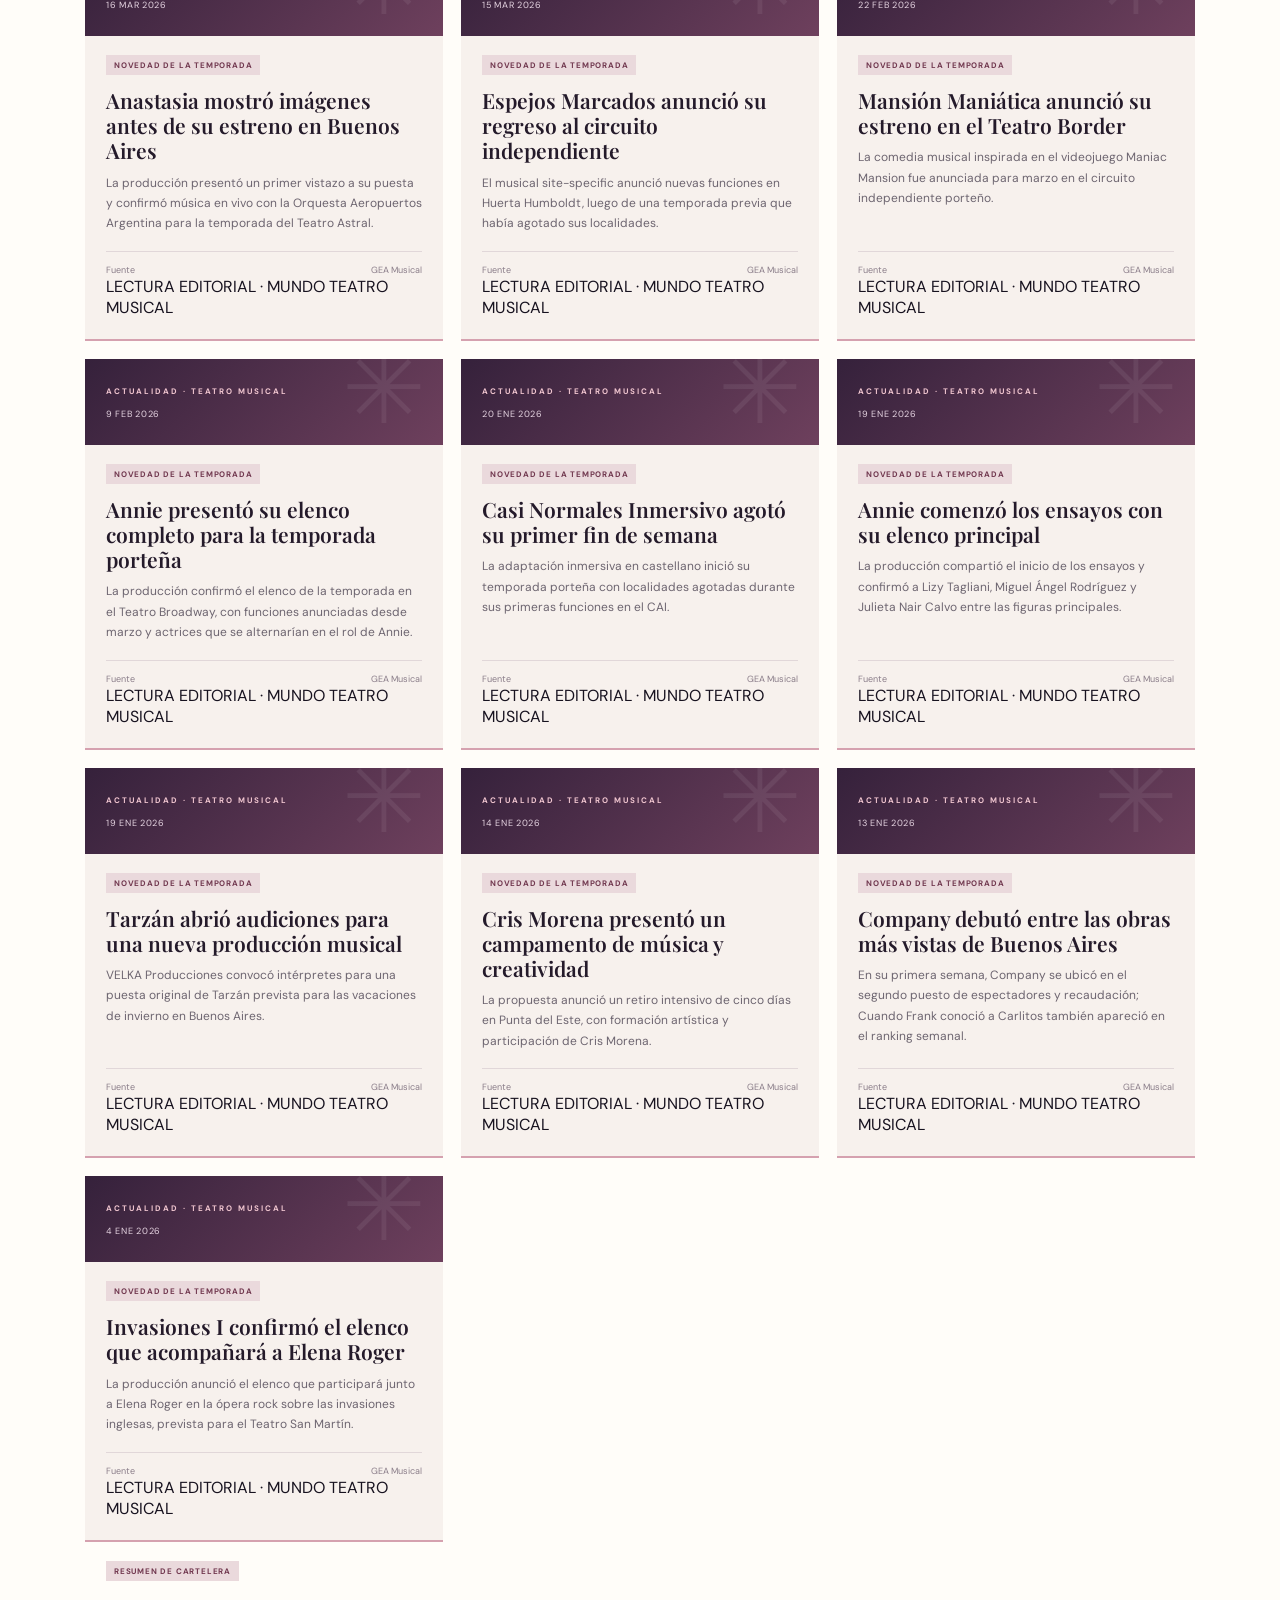
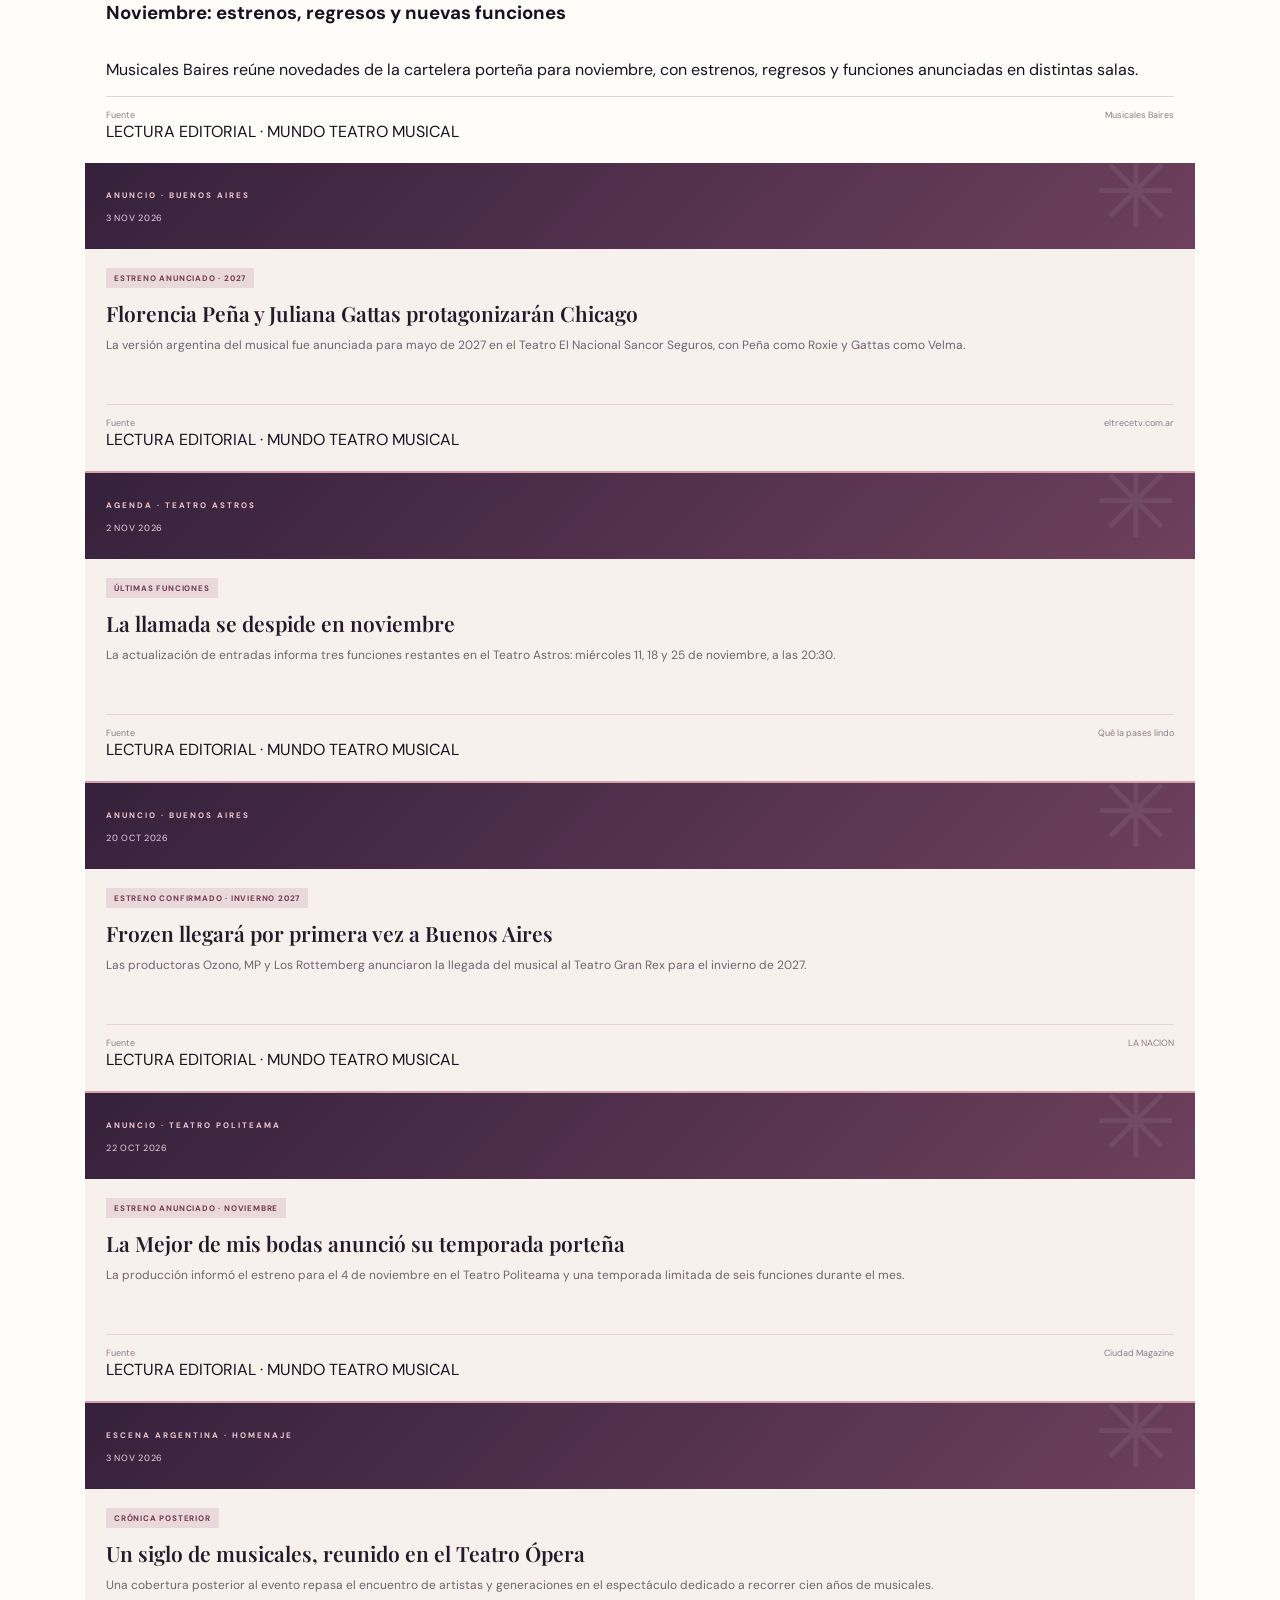
==== commit 4cb20526: "Publish all 100 editorial news cards" ====
--- a/actualidad.html
+++ b/actualidad.html
@@ -38,8 +38,112 @@
         <label class="search-box"><span aria-hidden="true">⌕</span><input id="newsSearch" type="search" placeholder="Buscar obra, sala o tema…" aria-label="Buscar noticias"></label>
         <label class="filter-box"><span>TEMA</span><select id="newsFilter" aria-label="Filtrar por tema"><option value="all">Todos los temas</option><option value="estrenos">Estrenos y anuncios</option><option value="agenda">Agenda y funciones</option><option value="escena">Escena argentina</option></select></label>
       </div>
-      <div class="results-line"><span id="newsCount" aria-live="polite"></span><span id="lastUpdated">ACTUALIZACIÓN SEMANAL · FUENTES RSS</span></div>
-      <div class="news-grid" id="newsGrid"></div>
+      <div class="results-line"><span id="newsCount" aria-live="polite">100 NOTICIAS</span><span id="lastUpdated">ACTUALIZADO 6 DE noviembre DE 2026</span></div>
+      <div class="news-grid" id="newsGrid"><article class="news-card"><div class="news-card-top"><span class="eyebrow">AGENDA · BUENOS AIRES</span><time datetime="2026-11-04">4 NOV 2026</time></div><div class="news-card-body"><span class="news-status">Resumen de cartelera</span><h3>Noviembre: estrenos, regresos y nuevas funciones</h3><p>Musicales Baires reúne novedades de la cartelera porteña para noviembre, con estrenos, regresos y funciones anunciadas en distintas salas.</p><div class="news-meta"><span>Fuente</span><span>Musicales Baires</span></div><span class="news-reading-note">LECTURA EDITORIAL · MUNDO TEATRO MUSICAL</span></div></article>
+<article class="news-card"><div class="news-card-top"><span class="eyebrow">ACTUALIDAD · TEATRO MUSICAL</span><time datetime="2026-11-04">4 NOV 2026</time></div><div class="news-card-body"><span class="news-status">Novedad de la temporada</span><h3>Harry Potter and the Cursed Child llegará en versión escolar</h3><p>La adaptación High School Edition fue anunciada para 2027 en el Auditorio Belgrano, con participación de actores y estudiantes de teatro.</p><div class="news-meta"><span>Fuente</span><span>GEA Musical</span></div><span class="news-reading-note">LECTURA EDITORIAL · MUNDO TEATRO MUSICAL</span></div></article>
+<article class="news-card"><div class="news-card-top"><span class="eyebrow">ANUNCIO · BUENOS AIRES</span><time datetime="2026-11-03">3 NOV 2026</time></div><div class="news-card-body"><span class="news-status">Estreno anunciado · 2027</span><h3>Florencia Peña y Juliana Gattas protagonizarán Chicago</h3><p>La versión argentina del musical fue anunciada para mayo de 2027 en el Teatro El Nacional Sancor Seguros, con Peña como Roxie y Gattas como Velma.</p><div class="news-meta"><span>Fuente</span><span>eltrecetv.com.ar</span></div><span class="news-reading-note">LECTURA EDITORIAL · MUNDO TEATRO MUSICAL</span></div></article>
+<article class="news-card"><div class="news-card-top"><span class="eyebrow">ESCENA ARGENTINA · HOMENAJE</span><time datetime="2026-11-03">3 NOV 2026</time></div><div class="news-card-body"><span class="news-status">Crónica posterior</span><h3>Un siglo de musicales, reunido en el Teatro Ópera</h3><p>Una cobertura posterior al evento repasa el encuentro de artistas y generaciones en el espectáculo dedicado a recorrer cien años de musicales.</p><div class="news-meta"><span>Fuente</span><span>Jujuy Streaming</span></div><span class="news-reading-note">LECTURA EDITORIAL · MUNDO TEATRO MUSICAL</span></div></article>
+<article class="news-card"><div class="news-card-top"><span class="eyebrow">ACTUALIDAD · TEATRO MUSICAL</span><time datetime="2026-11-03">3 NOV 2026</time></div><div class="news-card-body"><span class="news-status">Novedad de la temporada</span><h3>The Rocky Horror Show abrió audiciones para su regreso</h3><p>La convocatoria anunció un proceso de selección en dos etapas para la producción porteña prevista para 2027; todavía no se habían confirmado sala ni elenco.</p><div class="news-meta"><span>Fuente</span><span>GEA Musical</span></div><span class="news-reading-note">LECTURA EDITORIAL · MUNDO TEATRO MUSICAL</span></div></article>
+<article class="news-card"><div class="news-card-top"><span class="eyebrow">ACTUALIDAD · TEATRO MUSICAL</span><time datetime="2026-11-03">3 NOV 2026</time></div><div class="news-card-body"><span class="news-status">Novedad de la temporada</span><h3>Astor, Piazzolla Eterno volverá al Teatro Colón en 2027</h3><p>El musical anunció su regreso para enero y una gira proyectada por Chile, Uruguay y México, con detalles de cada ciudad todavía pendientes.</p><div class="news-meta"><span>Fuente</span><span>GEA Musical</span></div><span class="news-reading-note">LECTURA EDITORIAL · MUNDO TEATRO MUSICAL</span></div></article>
+<article class="news-card"><div class="news-card-top"><span class="eyebrow">AGENDA · TEATRO ASTROS</span><time datetime="2026-11-02">2 NOV 2026</time></div><div class="news-card-body"><span class="news-status">Últimas funciones</span><h3>La llamada se despide en noviembre</h3><p>La actualización de entradas informa tres funciones restantes en el Teatro Astros: miércoles 11, 18 y 25 de noviembre, a las 20:30.</p><div class="news-meta"><span>Fuente</span><span>Qué la pases lindo</span></div><span class="news-reading-note">LECTURA EDITORIAL · MUNDO TEATRO MUSICAL</span></div></article>
+<article class="news-card"><div class="news-card-top"><span class="eyebrow">ACTUALIDAD · TEATRO MUSICAL</span><time datetime="2026-11-02">2 NOV 2026</time></div><div class="news-card-body"><span class="news-status">Novedad de la temporada</span><h3>Teatro Musical Argentino Vol. I inició su preventa</h3><p>El libro reúne materiales de Alberdi, La Desgracia y Mamá está más chiquita, con una presentación anunciada para noviembre en El Tinglado.</p><div class="news-meta"><span>Fuente</span><span>GEA Musical</span></div><span class="news-reading-note">LECTURA EDITORIAL · MUNDO TEATRO MUSICAL</span></div></article>
+<article class="news-card"><div class="news-card-top"><span class="eyebrow">ACTUALIDAD · TEATRO MUSICAL</span><time datetime="2026-10-28">28 OCT 2026</time></div><div class="news-card-body"><span class="news-status">Novedad de la temporada</span><h3>La Llamada confirmó su temporada de verano en Mar del Plata</h3><p>El musical de Los Javis se sumará al verano del Teatro Mar del Plata desde enero, con Momi Giardina, Juli Castro y Leticia Siciliani entre el elenco anunciado.</p><div class="news-meta"><span>Fuente</span><span>GEA Musical</span></div><span class="news-reading-note">LECTURA EDITORIAL · MUNDO TEATRO MUSICAL</span></div></article>
+<article class="news-card"><div class="news-card-top"><span class="eyebrow">ACTUALIDAD · TEATRO MUSICAL</span><time datetime="2026-10-23">23 OCT 2026</time></div><div class="news-card-body"><span class="news-status">Novedad de la temporada</span><h3>Frozen abrió audiciones para Anna y Elsa</h3><p>La convocatoria incorporó a niñas para los papeles de Anna y Elsa en la próxima producción porteña del musical.</p><div class="news-meta"><span>Fuente</span><span>GEA Musical</span></div><span class="news-reading-note">LECTURA EDITORIAL · MUNDO TEATRO MUSICAL</span></div></article>
+<article class="news-card"><div class="news-card-top"><span class="eyebrow">ANUNCIO · TEATRO POLITEAMA</span><time datetime="2026-10-22">22 OCT 2026</time></div><div class="news-card-body"><span class="news-status">Estreno anunciado · noviembre</span><h3>La Mejor de mis bodas anunció su temporada porteña</h3><p>La producción informó el estreno para el 4 de noviembre en el Teatro Politeama y una temporada limitada de seis funciones durante el mes.</p><div class="news-meta"><span>Fuente</span><span>Ciudad Magazine</span></div><span class="news-reading-note">LECTURA EDITORIAL · MUNDO TEATRO MUSICAL</span></div></article>
+<article class="news-card"><div class="news-card-top"><span class="eyebrow">ANUNCIO · BUENOS AIRES</span><time datetime="2026-10-20">20 OCT 2026</time></div><div class="news-card-body"><span class="news-status">Estreno confirmado · invierno 2027</span><h3>Frozen llegará por primera vez a Buenos Aires</h3><p>Las productoras Ozono, MP y Los Rottemberg anunciaron la llegada del musical al Teatro Gran Rex para el invierno de 2027.</p><div class="news-meta"><span>Fuente</span><span>LA NACION</span></div><span class="news-reading-note">LECTURA EDITORIAL · MUNDO TEATRO MUSICAL</span></div></article>
+<article class="news-card"><div class="news-card-top"><span class="eyebrow">ACTUALIDAD · TEATRO MUSICAL</span><time datetime="2026-10-20">20 OCT 2026</time></div><div class="news-card-body"><span class="news-status">Novedad de la temporada</span><h3>Frozen abrió audiciones para su nueva producción en Buenos Aires</h3><p>La convocatoria buscó intérpretes para los personajes principales del musical, cuya temporada porteña está prevista para 2027.</p><div class="news-meta"><span>Fuente</span><span>GEA Musical</span></div><span class="news-reading-note">LECTURA EDITORIAL · MUNDO TEATRO MUSICAL</span></div></article>
+<article class="news-card"><div class="news-card-top"><span class="eyebrow">ACTUALIDAD · TEATRO MUSICAL</span><time datetime="2026-10-20">20 OCT 2026</time></div><div class="news-card-body"><span class="news-status">Novedad de la temporada</span><h3>Frozen buscó a la intérprete de Elsa para Buenos Aires</h3><p>La producción anunció una búsqueda de elenco para su llegada al Gran Rex, prevista para 2027.</p><div class="news-meta"><span>Fuente</span><span>GEA Musical</span></div><span class="news-reading-note">LECTURA EDITORIAL · MUNDO TEATRO MUSICAL</span></div></article>
+<article class="news-card"><div class="news-card-top"><span class="eyebrow">ACTUALIDAD · TEATRO MUSICAL</span><time datetime="2026-10-20">20 OCT 2026</time></div><div class="news-card-body"><span class="news-status">Novedad de la temporada</span><h3>Nine abrió audiciones para su regreso a la Argentina</h3><p>Velka Producciones convocó intérpretes para el musical, con estreno planeado para 2027 y recepción de postulaciones hasta noviembre.</p><div class="news-meta"><span>Fuente</span><span>GEA Musical</span></div><span class="news-reading-note">LECTURA EDITORIAL · MUNDO TEATRO MUSICAL</span></div></article>
+<article class="news-card"><div class="news-card-top"><span class="eyebrow">ACTUALIDAD · TEATRO MUSICAL</span><time datetime="2026-10-19">19 OCT 2026</time></div><div class="news-card-body"><span class="news-status">Novedad de la temporada</span><h3>West Side Story abrió audiciones con Fer Dente</h3><p>El proyecto publicó una convocatoria para integrar la próxima producción del clásico musical en Buenos Aires.</p><div class="news-meta"><span>Fuente</span><span>GEA Musical</span></div><span class="news-reading-note">LECTURA EDITORIAL · MUNDO TEATRO MUSICAL</span></div></article>
+<article class="news-card"><div class="news-card-top"><span class="eyebrow">ACTUALIDAD · TEATRO MUSICAL</span><time datetime="2026-10-11">11 OCT 2026</time></div><div class="news-card-body"><span class="news-status">Novedad de la temporada</span><h3>El Teatro Odeón anunció su reapertura para 2027</h3><p>El proyecto prevé recuperar la esquina de Corrientes y Esmeralda con tres escenarios y nuevos espacios culturales, aunque aún no comunicó programación ni fecha exacta.</p><div class="news-meta"><span>Fuente</span><span>GEA Musical</span></div><span class="news-reading-note">LECTURA EDITORIAL · MUNDO TEATRO MUSICAL</span></div></article>
+<article class="news-card"><div class="news-card-top"><span class="eyebrow">ACTUALIDAD · TEATRO MUSICAL</span><time datetime="2026-10-09">9 OCT 2026</time></div><div class="news-card-body"><span class="news-status">Novedad de la temporada</span><h3>Epic presentó una adaptación musical con entradas disponibles</h3><p>La nota informó el inicio de la venta de entradas para la adaptación escénica de Epic.</p><div class="news-meta"><span>Fuente</span><span>GEA Musical</span></div><span class="news-reading-note">LECTURA EDITORIAL · MUNDO TEATRO MUSICAL</span></div></article>
+<article class="news-card"><div class="news-card-top"><span class="eyebrow">ACTUALIDAD · TEATRO MUSICAL</span><time datetime="2026-10-09">9 OCT 2026</time></div><div class="news-card-body"><span class="news-status">Novedad de la temporada</span><h3>La actividad teatral porteña mostró crecimiento durante 2026</h3><p>Un informe citado por GEA Musical registró una variación positiva en la actividad teatral de Buenos Aires durante el año.</p><div class="news-meta"><span>Fuente</span><span>GEA Musical</span></div><span class="news-reading-note">LECTURA EDITORIAL · MUNDO TEATRO MUSICAL</span></div></article>
+<article class="news-card"><div class="news-card-top"><span class="eyebrow">ACTUALIDAD · TEATRO MUSICAL</span><time datetime="2026-10-07">7 OCT 2026</time></div><div class="news-card-body"><span class="news-status">Novedad de la temporada</span><h3>Francisco, el Musical mostró su propuesta escénica</h3><p>La cobertura presentó imágenes de la obra dedicada a la vida de Jorge Mario Bergoglio y su llegada al escenario porteño.</p><div class="news-meta"><span>Fuente</span><span>GEA Musical</span></div><span class="news-reading-note">LECTURA EDITORIAL · MUNDO TEATRO MUSICAL</span></div></article>
+<article class="news-card"><div class="news-card-top"><span class="eyebrow">ACTUALIDAD · TEATRO MUSICAL</span><time datetime="2026-10-07">7 OCT 2026</time></div><div class="news-card-body"><span class="news-status">Novedad de la temporada</span><h3>Shrek abrió audiciones para encontrar a sus Fionas</h3><p>La convocatoria buscó jóvenes intérpretes para los papeles de Fiona en la producción musical anunciada para 2027.</p><div class="news-meta"><span>Fuente</span><span>GEA Musical</span></div><span class="news-reading-note">LECTURA EDITORIAL · MUNDO TEATRO MUSICAL</span></div></article>
+<article class="news-card"><div class="news-card-top"><span class="eyebrow">ACTUALIDAD · TEATRO MUSICAL</span><time datetime="2026-10-06">6 OCT 2026</time></div><div class="news-card-body"><span class="news-status">Novedad de la temporada</span><h3>Valentín Zaninelli se incorporaría a Querido Evan</h3><p>La cobertura informó que el actor sería parte de la nueva temporada argentina del musical, prevista para 2027.</p><div class="news-meta"><span>Fuente</span><span>GEA Musical</span></div><span class="news-reading-note">LECTURA EDITORIAL · MUNDO TEATRO MUSICAL</span></div></article>
+<article class="news-card"><div class="news-card-top"><span class="eyebrow">ACTUALIDAD · TEATRO MUSICAL</span><time datetime="2026-10-02">2 OCT 2026</time></div><div class="news-card-body"><span class="news-status">Novedad de la temporada</span><h3>Belgrano, el Musical abrió su convocatoria de elenco</h3><p>El proyecto de los creadores de Alberdi anunció audiciones para una nueva producción histórica con estreno previsto para 2027.</p><div class="news-meta"><span>Fuente</span><span>GEA Musical</span></div><span class="news-reading-note">LECTURA EDITORIAL · MUNDO TEATRO MUSICAL</span></div></article>
+<article class="news-card"><div class="news-card-top"><span class="eyebrow">ACTUALIDAD · TEATRO MUSICAL</span><time datetime="2026-10-02">2 OCT 2026</time></div><div class="news-card-body"><span class="news-status">Novedad de la temporada</span><h3>Intervalo presentó una red social para la comunidad teatral</h3><p>La plataforma fue anunciada como un espacio digital para conectar a espectadores y trabajadores del teatro en Buenos Aires.</p><div class="news-meta"><span>Fuente</span><span>GEA Musical</span></div><span class="news-reading-note">LECTURA EDITORIAL · MUNDO TEATRO MUSICAL</span></div></article>
+<article class="news-card"><div class="news-card-top"><span class="eyebrow">ACTUALIDAD · TEATRO MUSICAL</span><time datetime="2026-10-01">1 OCT 2026</time></div><div class="news-card-body"><span class="news-status">Novedad de la temporada</span><h3>Laura Conforte volvería a Querido Evan en 2027</h3><p>La actriz fue anunciada entre las figuras que podrían integrar la nueva temporada argentina del musical.</p><div class="news-meta"><span>Fuente</span><span>GEA Musical</span></div><span class="news-reading-note">LECTURA EDITORIAL · MUNDO TEATRO MUSICAL</span></div></article>
+<article class="news-card"><div class="news-card-top"><span class="eyebrow">ACTUALIDAD · TEATRO MUSICAL</span><time datetime="2026-10-01">1 OCT 2026</time></div><div class="news-card-body"><span class="news-status">Novedad de la temporada</span><h3>A tu lado, Camila compartió sus primeras imágenes</h3><p>La producción difundió un primer vistazo de la obra musical inspirada en una historia de amor trágica argentina.</p><div class="news-meta"><span>Fuente</span><span>GEA Musical</span></div><span class="news-reading-note">LECTURA EDITORIAL · MUNDO TEATRO MUSICAL</span></div></article>
+<article class="news-card"><div class="news-card-top"><span class="eyebrow">ACTUALIDAD · TEATRO MUSICAL</span><time datetime="2026-09-28">28 SEP 2026</time></div><div class="news-card-body"><span class="news-status">Novedad de la temporada</span><h3>Café Japón anunció su estreno en el Teatro Border</h3><p>El musical presentó una historia sobre una artista que busca inspiración y un cruce de música argentina con poesía japonesa.</p><div class="news-meta"><span>Fuente</span><span>GEA Musical</span></div><span class="news-reading-note">LECTURA EDITORIAL · MUNDO TEATRO MUSICAL</span></div></article>
+<article class="news-card"><div class="news-card-top"><span class="eyebrow">ACTUALIDAD · TEATRO MUSICAL</span><time datetime="2026-09-23">23 SEP 2026</time></div><div class="news-card-body"><span class="news-status">Novedad de la temporada</span><h3>Drácula II: Resurrección llegará a Teatrix</h3><p>La producción anunció su disponibilidad en streaming, ampliando el alcance del musical luego de su temporada en vivo.</p><div class="news-meta"><span>Fuente</span><span>GEA Musical</span></div><span class="news-reading-note">LECTURA EDITORIAL · MUNDO TEATRO MUSICAL</span></div></article>
+<article class="news-card"><div class="news-card-top"><span class="eyebrow">ACTUALIDAD · TEATRO MUSICAL</span><time datetime="2026-09-21">21 SEP 2026</time></div><div class="news-card-body"><span class="news-status">Novedad de la temporada</span><h3>Drácula II: Resurrección anunció su llegada a Corrientes</h3><p>La producción confirmó una temporada porteña para 2027, con funciones previstas en la avenida Corrientes.</p><div class="news-meta"><span>Fuente</span><span>GEA Musical</span></div><span class="news-reading-note">LECTURA EDITORIAL · MUNDO TEATRO MUSICAL</span></div></article>
+<article class="news-card"><div class="news-card-top"><span class="eyebrow">ACTUALIDAD · TEATRO MUSICAL</span><time datetime="2026-09-21">21 SEP 2026</time></div><div class="news-card-body"><span class="news-status">Novedad de la temporada</span><h3>Los Premios GEA del Público se sumaron a Butaca</h3><p>La organización anunció que la votación de sus premios tendría presencia en la plataforma de información teatral.</p><div class="news-meta"><span>Fuente</span><span>GEA Musical</span></div><span class="news-reading-note">LECTURA EDITORIAL · MUNDO TEATRO MUSICAL</span></div></article>
+<article class="news-card"><div class="news-card-top"><span class="eyebrow">ACTUALIDAD · TEATRO MUSICAL</span><time datetime="2026-09-19">19 SEP 2026</time></div><div class="news-card-body"><span class="news-status">Novedad de la temporada</span><h3>Hedwig y la Pulgada Furiosa presentó imágenes de su puesta</h3><p>La producción compartió material visual de la adaptación porteña protagonizada por Nacho Pérez Cortés.</p><div class="news-meta"><span>Fuente</span><span>GEA Musical</span></div><span class="news-reading-note">LECTURA EDITORIAL · MUNDO TEATRO MUSICAL</span></div></article>
+<article class="news-card"><div class="news-card-top"><span class="eyebrow">ACTUALIDAD · TEATRO MUSICAL</span><time datetime="2026-09-18">18 SEP 2026</time></div><div class="news-card-body"><span class="news-status">Novedad de la temporada</span><h3>Se anunciaron los Premios Sol de Mayo para estudiantes de teatro musical</h3><p>La nueva distinción fue presentada para reconocer el trabajo de estudiantes y jóvenes artistas del género.</p><div class="news-meta"><span>Fuente</span><span>GEA Musical</span></div><span class="news-reading-note">LECTURA EDITORIAL · MUNDO TEATRO MUSICAL</span></div></article>
+<article class="news-card"><div class="news-card-top"><span class="eyebrow">ACTUALIDAD · TEATRO MUSICAL</span><time datetime="2026-09-18">18 SEP 2026</time></div><div class="news-card-body"><span class="news-status">Novedad de la temporada</span><h3>Francisco, el Musical del Fin del Mundo llegó al teatro</h3><p>La obra basada en la vida de Jorge Mario Bergoglio presentó su propuesta de música, danza y actuación en Buenos Aires.</p><div class="news-meta"><span>Fuente</span><span>GEA Musical</span></div><span class="news-reading-note">LECTURA EDITORIAL · MUNDO TEATRO MUSICAL</span></div></article>
+<article class="news-card"><div class="news-card-top"><span class="eyebrow">ACTUALIDAD · TEATRO MUSICAL</span><time datetime="2026-09-17">17 SEP 2026</time></div><div class="news-card-body"><span class="news-status">Novedad de la temporada</span><h3>Nine anunció su regreso a Buenos Aires para 2027</h3><p>La producción de Velka informó que el musical llegará en junio de 2027; todavía no había comunicado sala ni elenco completo.</p><div class="news-meta"><span>Fuente</span><span>GEA Musical</span></div><span class="news-reading-note">LECTURA EDITORIAL · MUNDO TEATRO MUSICAL</span></div></article>
+<article class="news-card"><div class="news-card-top"><span class="eyebrow">ACTUALIDAD · TEATRO MUSICAL</span><time datetime="2026-09-16">16 SEP 2026</time></div><div class="news-card-body"><span class="news-status">Novedad de la temporada</span><h3>La familia de Doña Petrona cuestionó un musical sobre su vida</h3><p>La cobertura informó la reacción de una nieta de Doña Petrona ante el proyecto teatral que la tendría como protagonista.</p><div class="news-meta"><span>Fuente</span><span>GEA Musical</span></div><span class="news-reading-note">LECTURA EDITORIAL · MUNDO TEATRO MUSICAL</span></div></article>
+<article class="news-card"><div class="news-card-top"><span class="eyebrow">ACTUALIDAD · TEATRO MUSICAL</span><time datetime="2026-09-15">15 SEP 2026</time></div><div class="news-card-body"><span class="news-status">Novedad de la temporada</span><h3>La Profecía del Albergue presentó imágenes de su estreno</h3><p>El thriller musical de Nicolás Manasseri y Fernanda Provenzano llegó al Paseo La Plaza con misterio, humor negro y una banda en vivo.</p><div class="news-meta"><span>Fuente</span><span>GEA Musical</span></div><span class="news-reading-note">LECTURA EDITORIAL · MUNDO TEATRO MUSICAL</span></div></article>
+<article class="news-card"><div class="news-card-top"><span class="eyebrow">ACTUALIDAD · TEATRO MUSICAL</span><time datetime="2026-09-15">15 SEP 2026</time></div><div class="news-card-body"><span class="news-status">Novedad de la temporada</span><h3>Pablo Flores Torres recibió una distinción como joven talento</h3><p>El creador de Alberdi, el Musical fue reconocido en el Congreso por su trabajo artístico.</p><div class="news-meta"><span>Fuente</span><span>GEA Musical</span></div><span class="news-reading-note">LECTURA EDITORIAL · MUNDO TEATRO MUSICAL</span></div></article>
+<article class="news-card"><div class="news-card-top"><span class="eyebrow">ACTUALIDAD · TEATRO MUSICAL</span><time datetime="2026-09-14">14 SEP 2026</time></div><div class="news-card-body"><span class="news-status">Novedad de la temporada</span><h3>Se conocieron los ganadores de los Premios Hugo 2026</h3><p>La ceremonia distinguió a producciones e intérpretes de la temporada de teatro musical argentino.</p><div class="news-meta"><span>Fuente</span><span>GEA Musical</span></div><span class="news-reading-note">LECTURA EDITORIAL · MUNDO TEATRO MUSICAL</span></div></article>
+<article class="news-card"><div class="news-card-top"><span class="eyebrow">ACTUALIDAD · TEATRO MUSICAL</span><time datetime="2026-09-13">13 SEP 2026</time></div><div class="news-card-body"><span class="news-status">Novedad de la temporada</span><h3>Anastasia anunció su regreso a Buenos Aires en 2027</h3><p>La producción confirmó una nueva temporada local del musical para el año siguiente.</p><div class="news-meta"><span>Fuente</span><span>GEA Musical</span></div><span class="news-reading-note">LECTURA EDITORIAL · MUNDO TEATRO MUSICAL</span></div></article>
+<article class="news-card"><div class="news-card-top"><span class="eyebrow">ACTUALIDAD · TEATRO MUSICAL</span><time datetime="2026-09-12">12 SEP 2026</time></div><div class="news-card-body"><span class="news-status">Novedad de la temporada</span><h3>Teatrix ofreció obras gratuitas por Rosh Hashaná e Iom Kipur</h3><p>La plataforma habilitó temporalmente cuatro títulos para acompañar las celebraciones, según informó GEA Musical.</p><div class="news-meta"><span>Fuente</span><span>GEA Musical</span></div><span class="news-reading-note">LECTURA EDITORIAL · MUNDO TEATRO MUSICAL</span></div></article>
+<article class="news-card"><div class="news-card-top"><span class="eyebrow">ACTUALIDAD · TEATRO MUSICAL</span><time datetime="2026-09-11">11 SEP 2026</time></div><div class="news-card-body"><span class="news-status">Novedad de la temporada</span><h3>Shrek volverá a Buenos Aires con músicos en vivo</h3><p>La producción anticipó una nueva temporada para 2027 y señaló que la propuesta contará con acompañamiento musical en vivo.</p><div class="news-meta"><span>Fuente</span><span>GEA Musical</span></div><span class="news-reading-note">LECTURA EDITORIAL · MUNDO TEATRO MUSICAL</span></div></article>
+<article class="news-card"><div class="news-card-top"><span class="eyebrow">ACTUALIDAD · TEATRO MUSICAL</span><time datetime="2026-09-10">10 SEP 2026</time></div><div class="news-card-body"><span class="news-status">Novedad de la temporada</span><h3>Querido Evan anunció su regreso para enero de 2027</h3><p>La producción confirmó el retorno del musical y anticipó una nueva búsqueda de elenco.</p><div class="news-meta"><span>Fuente</span><span>GEA Musical</span></div><span class="news-reading-note">LECTURA EDITORIAL · MUNDO TEATRO MUSICAL</span></div></article>
+<article class="news-card"><div class="news-card-top"><span class="eyebrow">ACTUALIDAD · TEATRO MUSICAL</span><time datetime="2026-09-10">10 SEP 2026</time></div><div class="news-card-body"><span class="news-status">Novedad de la temporada</span><h3>Artistas debatieron el uso de música grabada en los musicales</h3><p>La nota reunió la discusión del sector sobre la música en vivo y las pistas en las producciones teatrales.</p><div class="news-meta"><span>Fuente</span><span>GEA Musical</span></div><span class="news-reading-note">LECTURA EDITORIAL · MUNDO TEATRO MUSICAL</span></div></article>
+<article class="news-card"><div class="news-card-top"><span class="eyebrow">ACTUALIDAD · TEATRO MUSICAL</span><time datetime="2026-09-07">7 SEP 2026</time></div><div class="news-card-body"><span class="news-status">Novedad de la temporada</span><h3>Personas que se encuentran en lugares anunció su cuarta temporada</h3><p>La obra comunicó su regreso para octubre y una nueva etapa en cartel dentro del circuito independiente de Buenos Aires.</p><div class="news-meta"><span>Fuente</span><span>GEA Musical</span></div><span class="news-reading-note">LECTURA EDITORIAL · MUNDO TEATRO MUSICAL</span></div></article>
+<article class="news-card"><div class="news-card-top"><span class="eyebrow">ACTUALIDAD · TEATRO MUSICAL</span><time datetime="2026-09-07">7 SEP 2026</time></div><div class="news-card-body"><span class="news-status">Novedad de la temporada</span><h3>Carmen Barbieri protagonizaría un musical sobre Doña Petrona</h3><p>La cobertura informó el proyecto biográfico y el nombre de la artista asociado al papel principal, mientras algunos detalles seguían pendientes.</p><div class="news-meta"><span>Fuente</span><span>GEA Musical</span></div><span class="news-reading-note">LECTURA EDITORIAL · MUNDO TEATRO MUSICAL</span></div></article>
+<article class="news-card"><div class="news-card-top"><span class="eyebrow">ACTUALIDAD · TEATRO MUSICAL</span><time datetime="2026-09-04">4 SEP 2026</time></div><div class="news-card-body"><span class="news-status">Novedad de la temporada</span><h3>Invasiones I anunció una vuelta para 2027</h3><p>La ópera rock con canciones de Charly García y Elena Roger comunicó planes para regresar a Buenos Aires el año siguiente.</p><div class="news-meta"><span>Fuente</span><span>GEA Musical</span></div><span class="news-reading-note">LECTURA EDITORIAL · MUNDO TEATRO MUSICAL</span></div></article>
+<article class="news-card"><div class="news-card-top"><span class="eyebrow">ACTUALIDAD · TEATRO MUSICAL</span><time datetime="2026-09-04">4 SEP 2026</time></div><div class="news-card-body"><span class="news-status">Novedad de la temporada</span><h3>Nordelta anunció un teatro con capacidad para 536 espectadores</h3><p>El proyecto difundido prevé sumar una nueva sala a la oferta escénica del área metropolitana.</p><div class="news-meta"><span>Fuente</span><span>GEA Musical</span></div><span class="news-reading-note">LECTURA EDITORIAL · MUNDO TEATRO MUSICAL</span></div></article>
+<article class="news-card"><div class="news-card-top"><span class="eyebrow">ACTUALIDAD · TEATRO MUSICAL</span><time datetime="2026-09-03">3 SEP 2026</time></div><div class="news-card-body"><span class="news-status">Novedad de la temporada</span><h3>La estación Uruguay sumó el nombre Teatros</h3><p>La estación de la línea B pasó a identificarse oficialmente como Uruguay–Teatros, en referencia al corredor escénico de Corrientes.</p><div class="news-meta"><span>Fuente</span><span>GEA Musical</span></div><span class="news-reading-note">LECTURA EDITORIAL · MUNDO TEATRO MUSICAL</span></div></article>
+<article class="news-card"><div class="news-card-top"><span class="eyebrow">ACTUALIDAD · TEATRO MUSICAL</span><time datetime="2026-09-02">2 SEP 2026</time></div><div class="news-card-body"><span class="news-status">Novedad de la temporada</span><h3>Diego Gentile se sumó a El curioso incidente del perro a medianoche</h3><p>El actor fue anunciado en la producción porteña de la obra, que combina actuación y elementos musicales.</p><div class="news-meta"><span>Fuente</span><span>GEA Musical</span></div><span class="news-reading-note">LECTURA EDITORIAL · MUNDO TEATRO MUSICAL</span></div></article>
+<article class="news-card"><div class="news-card-top"><span class="eyebrow">ACTUALIDAD · TEATRO MUSICAL</span><time datetime="2026-09-01">1 SEP 2026</time></div><div class="news-card-body"><span class="news-status">Novedad de la temporada</span><h3>Hairspray se convirtió en la obra más vista de Buenos Aires</h3><p>El musical encabezó el ranking porteño de espectadores durante la semana informada por la fuente.</p><div class="news-meta"><span>Fuente</span><span>GEA Musical</span></div><span class="news-reading-note">LECTURA EDITORIAL · MUNDO TEATRO MUSICAL</span></div></article>
+<article class="news-card"><div class="news-card-top"><span class="eyebrow">ACTUALIDAD · TEATRO MUSICAL</span><time datetime="2026-09-01">1 SEP 2026</time></div><div class="news-card-body"><span class="news-status">Novedad de la temporada</span><h3>Melania Lenoir dirigirá The Rocky Horror Show</h3><p>La artista fue anunciada al frente de una nueva producción del musical para Buenos Aires.</p><div class="news-meta"><span>Fuente</span><span>GEA Musical</span></div><span class="news-reading-note">LECTURA EDITORIAL · MUNDO TEATRO MUSICAL</span></div></article>
+<article class="news-card"><div class="news-card-top"><span class="eyebrow">ACTUALIDAD · TEATRO MUSICAL</span><time datetime="2026-09-01">1 SEP 2026</time></div><div class="news-card-body"><span class="news-status">Novedad de la temporada</span><h3>Hairspray anunció nuevas funciones para marzo de 2027</h3><p>La producción comunicó su regreso al Teatro Coliseo con una nueva tanda de presentaciones.</p><div class="news-meta"><span>Fuente</span><span>GEA Musical</span></div><span class="news-reading-note">LECTURA EDITORIAL · MUNDO TEATRO MUSICAL</span></div></article>
+<article class="news-card"><div class="news-card-top"><span class="eyebrow">ACTUALIDAD · TEATRO MUSICAL</span><time datetime="2026-08-31">31 AGO 2026</time></div><div class="news-card-body"><span class="news-status">Novedad de la temporada</span><h3>West Side Story confirmó su llegada para junio de 2027</h3><p>Fer Dente anunció oficialmente la nueva producción del clásico, con detalles de sala y elenco aún por conocerse.</p><div class="news-meta"><span>Fuente</span><span>GEA Musical</span></div><span class="news-reading-note">LECTURA EDITORIAL · MUNDO TEATRO MUSICAL</span></div></article>
+<article class="news-card"><div class="news-card-top"><span class="eyebrow">ACTUALIDAD · TEATRO MUSICAL</span><time datetime="2026-08-30">30 AGO 2026</time></div><div class="news-card-body"><span class="news-status">Novedad de la temporada</span><h3>Hairspray anunció su regreso a Buenos Aires y Mar del Plata</h3><p>Tras cerrar su etapa en el Coliseo, la producción comunicó planes para volver en 2027 con una temporada de verano en Mar del Plata y nuevas funciones porteñas.</p><div class="news-meta"><span>Fuente</span><span>GEA Musical</span></div><span class="news-reading-note">LECTURA EDITORIAL · MUNDO TEATRO MUSICAL</span></div></article>
+<article class="news-card"><div class="news-card-top"><span class="eyebrow">ACTUALIDAD · TEATRO MUSICAL</span><time datetime="2026-08-29">29 AGO 2026</time></div><div class="news-card-body"><span class="news-status">Novedad de la temporada</span><h3>Hairspray superó las cien mil entradas y cerró su temporada porteña</h3><p>El musical protagonizado por Damián Betular alcanzó ese hito antes de despedirse del Teatro Coliseo y continuar con una gira nacional.</p><div class="news-meta"><span>Fuente</span><span>GEA Musical</span></div><span class="news-reading-note">LECTURA EDITORIAL · MUNDO TEATRO MUSICAL</span></div></article>
+<article class="news-card"><div class="news-card-top"><span class="eyebrow">ACTUALIDAD · TEATRO MUSICAL</span><time datetime="2026-08-29">29 AGO 2026</time></div><div class="news-card-body"><span class="news-status">Novedad de la temporada</span><h3>Revolución de Mayo anunció una producción musical en Rosario</h3><p>El equipo detrás de Alberdi presentó un nuevo proyecto histórico, con música original y una historia ambientada en los acontecimientos de 1810.</p><div class="news-meta"><span>Fuente</span><span>GEA Musical</span></div><span class="news-reading-note">LECTURA EDITORIAL · MUNDO TEATRO MUSICAL</span></div></article>
+<article class="news-card"><div class="news-card-top"><span class="eyebrow">ACTUALIDAD · TEATRO MUSICAL</span><time datetime="2026-08-29">29 AGO 2026</time></div><div class="news-card-body"><span class="news-status">Novedad de la temporada</span><h3>Drácula cumplió 35 años desde su estreno</h3><p>La cobertura repasó el aniversario del musical de Pepe Cibrián Campoy y Ángel Mahler, una obra clave de la escena argentina.</p><div class="news-meta"><span>Fuente</span><span>GEA Musical</span></div><span class="news-reading-note">LECTURA EDITORIAL · MUNDO TEATRO MUSICAL</span></div></article>
+<article class="news-card"><div class="news-card-top"><span class="eyebrow">ACTUALIDAD · TEATRO MUSICAL</span><time datetime="2026-08-29">29 AGO 2026</time></div><div class="news-card-body"><span class="news-status">Novedad de la temporada</span><h3>Buenos Aires avanzó para ser Capital Nacional del Teatro</h3><p>La iniciativa legislativa obtuvo media sanción en la Ciudad, según la cobertura de GEA Musical.</p><div class="news-meta"><span>Fuente</span><span>GEA Musical</span></div><span class="news-reading-note">LECTURA EDITORIAL · MUNDO TEATRO MUSICAL</span></div></article>
+<article class="news-card"><div class="news-card-top"><span class="eyebrow">ACTUALIDAD · TEATRO MUSICAL</span><time datetime="2026-08-26">26 AGO 2026</time></div><div class="news-card-body"><span class="news-status">Novedad de la temporada</span><h3>Fer Dente quedó vinculado a una futura versión de West Side Story</h3><p>GEA Musical informó indicios de un nuevo proyecto para Buenos Aires. En ese momento todavía no se habían anunciado oficialmente fechas, sala ni elenco.</p><div class="news-meta"><span>Fuente</span><span>GEA Musical</span></div><span class="news-reading-note">LECTURA EDITORIAL · MUNDO TEATRO MUSICAL</span></div></article>
+<article class="news-card"><div class="news-card-top"><span class="eyebrow">ACTUALIDAD · TEATRO MUSICAL</span><time datetime="2026-08-24">24 AGO 2026</time></div><div class="news-card-body"><span class="news-status">Novedad de la temporada</span><h3>El Tipo que Odiaba los Musicales confirmó su elenco argentino</h3><p>La obra de Team StarKid anunció su primera producción local, con una mezcla de comedia, terror y música prevista para noviembre.</p><div class="news-meta"><span>Fuente</span><span>GEA Musical</span></div><span class="news-reading-note">LECTURA EDITORIAL · MUNDO TEATRO MUSICAL</span></div></article>
+<article class="news-card"><div class="news-card-top"><span class="eyebrow">ACTUALIDAD · TEATRO MUSICAL</span><time datetime="2026-08-20">20 AGO 2026</time></div><div class="news-card-body"><span class="news-status">Novedad de la temporada</span><h3>Hedwig and the Angry Inch confirmó a Nacho Pérez Cortés</h3><p>La nueva adaptación porteña anunció a Pérez Cortés como protagonista y una temporada con banda en vivo en Maquinal desde septiembre.</p><div class="news-meta"><span>Fuente</span><span>GEA Musical</span></div><span class="news-reading-note">LECTURA EDITORIAL · MUNDO TEATRO MUSICAL</span></div></article>
+<article class="news-card"><div class="news-card-top"><span class="eyebrow">ACTUALIDAD · TEATRO MUSICAL</span><time datetime="2026-08-16">16 AGO 2026</time></div><div class="news-card-body"><span class="news-status">Novedad de la temporada</span><h3>Sweeney Todd presentó imágenes de su nueva producción</h3><p>Tras el estreno, la cobertura mostró el universo visual de la versión porteña que recuperó el clásico de Sondheim para una nueva temporada local.</p><div class="news-meta"><span>Fuente</span><span>GEA Musical</span></div><span class="news-reading-note">LECTURA EDITORIAL · MUNDO TEATRO MUSICAL</span></div></article>
+<article class="news-card"><div class="news-card-top"><span class="eyebrow">ACTUALIDAD · TEATRO MUSICAL</span><time datetime="2026-08-15">15 AGO 2026</time></div><div class="news-card-body"><span class="news-status">Novedad de la temporada</span><h3>Sweeney Todd volvió a la cartelera porteña</h3><p>La nueva producción del musical de Stephen Sondheim inició funciones en el Teatro Santa María con un elenco argentino y una puesta de tono oscuro.</p><div class="news-meta"><span>Fuente</span><span>GEA Musical</span></div><span class="news-reading-note">LECTURA EDITORIAL · MUNDO TEATRO MUSICAL</span></div></article>
+<article class="news-card"><div class="news-card-top"><span class="eyebrow">ACTUALIDAD · TEATRO MUSICAL</span><time datetime="2026-08-13">13 AGO 2026</time></div><div class="news-card-body"><span class="news-status">Novedad de la temporada</span><h3>Se anunciaron las nominaciones a los Premios Hugo 2026</h3><p>La cobertura destacó a Hairspray entre las producciones con más nominaciones de la edición anual dedicada al teatro musical.</p><div class="news-meta"><span>Fuente</span><span>GEA Musical</span></div><span class="news-reading-note">LECTURA EDITORIAL · MUNDO TEATRO MUSICAL</span></div></article>
+<article class="news-card"><div class="news-card-top"><span class="eyebrow">ACTUALIDAD · TEATRO MUSICAL</span><time datetime="2026-08-11">11 AGO 2026</time></div><div class="news-card-body"><span class="news-status">Novedad de la temporada</span><h3>Billy Elliot terminó su temporada porteña entre las obras más vistas</h3><p>La producción cerró sus funciones en Buenos Aires con un lugar destacado en el ranking teatral de la semana.</p><div class="news-meta"><span>Fuente</span><span>GEA Musical</span></div><span class="news-reading-note">LECTURA EDITORIAL · MUNDO TEATRO MUSICAL</span></div></article>
+<article class="news-card"><div class="news-card-top"><span class="eyebrow">ACTUALIDAD · TEATRO MUSICAL</span><time datetime="2026-08-07">7 AGO 2026</time></div><div class="news-card-body"><span class="news-status">Novedad de la temporada</span><h3>La Profecía del Albergue puso entradas a la venta</h3><p>El thriller musical anunció el inicio de la venta para su temporada en el Paseo La Plaza.</p><div class="news-meta"><span>Fuente</span><span>GEA Musical</span></div><span class="news-reading-note">LECTURA EDITORIAL · MUNDO TEATRO MUSICAL</span></div></article>
+<article class="news-card"><div class="news-card-top"><span class="eyebrow">ACTUALIDAD · TEATRO MUSICAL</span><time datetime="2026-08-04">4 AGO 2026</time></div><div class="news-card-body"><span class="news-status">Novedad de la temporada</span><h3>Alberdi, el Musical compartió imágenes de su temporada en el Cervantes</h3><p>Las imágenes mostraron la puesta que regresó al Teatro Cervantes en julio, con una propuesta que cruza rap, folclore e historia argentina.</p><div class="news-meta"><span>Fuente</span><span>GEA Musical</span></div><span class="news-reading-note">LECTURA EDITORIAL · MUNDO TEATRO MUSICAL</span></div></article>
+<article class="news-card"><div class="news-card-top"><span class="eyebrow">ACTUALIDAD · TEATRO MUSICAL</span><time datetime="2026-08-04">4 AGO 2026</time></div><div class="news-card-body"><span class="news-status">Novedad de la temporada</span><h3>Charlie y la Fábrica de Chocolate cerró su temporada en primer lugar</h3><p>La obra terminó sus funciones porteñas encabezando el ranking semanal de espectadores, según la fuente.</p><div class="news-meta"><span>Fuente</span><span>GEA Musical</span></div><span class="news-reading-note">LECTURA EDITORIAL · MUNDO TEATRO MUSICAL</span></div></article>
+<article class="news-card"><div class="news-card-top"><span class="eyebrow">ACTUALIDAD · TEATRO MUSICAL</span><time datetime="2026-08-04">4 AGO 2026</time></div><div class="news-card-body"><span class="news-status">Novedad de la temporada</span><h3>Nicolás Vázquez recibió una distinción cultural</h3><p>El actor y productor fue reconocido por su aporte al ámbito cultural, informó GEA Musical.</p><div class="news-meta"><span>Fuente</span><span>GEA Musical</span></div><span class="news-reading-note">LECTURA EDITORIAL · MUNDO TEATRO MUSICAL</span></div></article>
+<article class="news-card"><div class="news-card-top"><span class="eyebrow">ACTUALIDAD · TEATRO MUSICAL</span><time datetime="2026-07-28">28 JUL 2026</time></div><div class="news-card-body"><span class="news-status">Novedad de la temporada</span><h3>Minerva Casero habló sobre la ausencia de Anastasia en los Premios Pinti</h3><p>La actriz se refirió a la falta de nominaciones de la producción y expresó su mirada sobre el reconocimiento recibido.</p><div class="news-meta"><span>Fuente</span><span>GEA Musical</span></div><span class="news-reading-note">LECTURA EDITORIAL · MUNDO TEATRO MUSICAL</span></div></article>
+<article class="news-card"><div class="news-card-top"><span class="eyebrow">ACTUALIDAD · TEATRO MUSICAL</span><time datetime="2026-07-22">22 JUL 2026</time></div><div class="news-card-body"><span class="news-status">Novedad de la temporada</span><h3>La Pequeña Big Band presentó un espectáculo para compartir en familia</h3><p>La propuesta de jazz anunció funciones orientadas a públicos de distintas edades.</p><div class="news-meta"><span>Fuente</span><span>GEA Musical</span></div><span class="news-reading-note">LECTURA EDITORIAL · MUNDO TEATRO MUSICAL</span></div></article>
+<article class="news-card"><div class="news-card-top"><span class="eyebrow">ACTUALIDAD · TEATRO MUSICAL</span><time datetime="2026-07-21">21 JUL 2026</time></div><div class="news-card-body"><span class="news-status">Novedad de la temporada</span><h3>Varios musicales se mantuvieron en el ranking teatral porteño</h3><p>El informe semanal reseñó la presencia sostenida de títulos musicales entre los espectáculos más vistos de Buenos Aires.</p><div class="news-meta"><span>Fuente</span><span>GEA Musical</span></div><span class="news-reading-note">LECTURA EDITORIAL · MUNDO TEATRO MUSICAL</span></div></article>
+<article class="news-card"><div class="news-card-top"><span class="eyebrow">ACTUALIDAD · TEATRO MUSICAL</span><time datetime="2026-07-18">18 JUL 2026</time></div><div class="news-card-body"><span class="news-status">Novedad de la temporada</span><h3>El Secreto de las Hadas llegó al escenario</h3><p>La producción familiar presentó una propuesta que combina cuentos y deseos en una puesta musical.</p><div class="news-meta"><span>Fuente</span><span>GEA Musical</span></div><span class="news-reading-note">LECTURA EDITORIAL · MUNDO TEATRO MUSICAL</span></div></article>
+<article class="news-card"><div class="news-card-top"><span class="eyebrow">ACTUALIDAD · TEATRO MUSICAL</span><time datetime="2026-07-16">16 JUL 2026</time></div><div class="news-card-body"><span class="news-status">Novedad de la temporada</span><h3>El Mago de Oz presentó imágenes de su versión en el Cervantes</h3><p>El Teatro Nacional Cervantes compartió un adelanto de la puesta prevista para las vacaciones de invierno.</p><div class="news-meta"><span>Fuente</span><span>GEA Musical</span></div><span class="news-reading-note">LECTURA EDITORIAL · MUNDO TEATRO MUSICAL</span></div></article>
+<article class="news-card"><div class="news-card-top"><span class="eyebrow">ACTUALIDAD · TEATRO MUSICAL</span><time datetime="2026-07-15">15 JUL 2026</time></div><div class="news-card-body"><span class="news-status">Novedad de la temporada</span><h3>Charlie y la Fábrica de Chocolate alcanzó cien mil espectadores</h3><p>La producción celebró un nuevo hito de convocatoria durante su temporada en Buenos Aires.</p><div class="news-meta"><span>Fuente</span><span>GEA Musical</span></div><span class="news-reading-note">LECTURA EDITORIAL · MUNDO TEATRO MUSICAL</span></div></article>
+<article class="news-card"><div class="news-card-top"><span class="eyebrow">ACTUALIDAD · TEATRO MUSICAL</span><time datetime="2026-07-14">14 JUL 2026</time></div><div class="news-card-body"><span class="news-status">Novedad de la temporada</span><h3>Billy Elliot recaudó más que Hairspray con menos espectadores</h3><p>El ranking semanal mostró diferencias entre la recaudación y la cantidad de público de ambos musicales.</p><div class="news-meta"><span>Fuente</span><span>GEA Musical</span></div><span class="news-reading-note">LECTURA EDITORIAL · MUNDO TEATRO MUSICAL</span></div></article>
+<article class="news-card"><div class="news-card-top"><span class="eyebrow">ACTUALIDAD · TEATRO MUSICAL</span><time datetime="2026-07-09">9 JUL 2026</time></div><div class="news-card-body"><span class="news-status">Novedad de la temporada</span><h3>La producción de Charlie y la Fábrica de Chocolate detalló su ascensor escénico</h3><p>La nota difundió el costo y la dimensión técnica de uno de los dispositivos centrales de la puesta.</p><div class="news-meta"><span>Fuente</span><span>GEA Musical</span></div><span class="news-reading-note">LECTURA EDITORIAL · MUNDO TEATRO MUSICAL</span></div></article>
+<article class="news-card"><div class="news-card-top"><span class="eyebrow">ACTUALIDAD · TEATRO MUSICAL</span><time datetime="2026-07-08">8 JUL 2026</time></div><div class="news-card-body"><span class="news-status">Novedad de la temporada</span><h3>Despertar de Primavera anunció dos funciones de regreso</h3><p>El musical volvería al Teatro Coliseo en septiembre con dos presentaciones especiales, luego de la respuesta de público de su temporada anterior.</p><div class="news-meta"><span>Fuente</span><span>GEA Musical</span></div><span class="news-reading-note">LECTURA EDITORIAL · MUNDO TEATRO MUSICAL</span></div></article>
+<article class="news-card"><div class="news-card-top"><span class="eyebrow">ACTUALIDAD · TEATRO MUSICAL</span><time datetime="2026-07-08">8 JUL 2026</time></div><div class="news-card-body"><span class="news-status">Novedad de la temporada</span><h3>Invertido, el Musical fue declarado de interés cultural</h3><p>La obra recibió un reconocimiento institucional en la Ciudad de Buenos Aires.</p><div class="news-meta"><span>Fuente</span><span>GEA Musical</span></div><span class="news-reading-note">LECTURA EDITORIAL · MUNDO TEATRO MUSICAL</span></div></article>
+<article class="news-card"><div class="news-card-top"><span class="eyebrow">ACTUALIDAD · TEATRO MUSICAL</span><time datetime="2026-07-06">6 JUL 2026</time></div><div class="news-card-body"><span class="news-status">Novedad de la temporada</span><h3>Annie celebró sus primeras cien funciones</h3><p>La producción del Teatro Broadway alcanzó cien funciones tras su estreno en marzo, con Miguel Ángel Rodríguez, Lizy Tagliani y Julieta Nair Calvo en el elenco.</p><div class="news-meta"><span>Fuente</span><span>GEA Musical</span></div><span class="news-reading-note">LECTURA EDITORIAL · MUNDO TEATRO MUSICAL</span></div></article>
+<article class="news-card"><div class="news-card-top"><span class="eyebrow">ACTUALIDAD · TEATRO MUSICAL</span><time datetime="2026-07-03">3 JUL 2026</time></div><div class="news-card-body"><span class="news-status">Novedad de la temporada</span><h3>La Desgracia anunció su novena temporada</h3><p>El musical independiente confirmó su regreso con Mariano Condoluci y nuevas funciones en Buenos Aires.</p><div class="news-meta"><span>Fuente</span><span>GEA Musical</span></div><span class="news-reading-note">LECTURA EDITORIAL · MUNDO TEATRO MUSICAL</span></div></article>
+<article class="news-card"><div class="news-card-top"><span class="eyebrow">ACTUALIDAD · TEATRO MUSICAL</span><time datetime="2026-06-30">30 JUN 2026</time></div><div class="news-card-body"><span class="news-status">Novedad de la temporada</span><h3>El Mago de Oz confirmó su elenco para el Cervantes</h3><p>El Teatro Nacional Cervantes anunció los artistas que integrarán la versión musical del clásico durante las vacaciones de invierno.</p><div class="news-meta"><span>Fuente</span><span>GEA Musical</span></div><span class="news-reading-note">LECTURA EDITORIAL · MUNDO TEATRO MUSICAL</span></div></article>
+<article class="news-card"><div class="news-card-top"><span class="eyebrow">ACTUALIDAD · TEATRO MUSICAL</span><time datetime="2026-06-19">19 JUN 2026</time></div><div class="news-card-body"><span class="news-status">Novedad de la temporada</span><h3>Drácula II: Resurrección volvió al universo de Cibrián</h3><p>La nueva producción estrenó en el Hipódromo de San Isidro y retomó el mundo del musical creado por Pepe Cibrián Campoy y Ángel Mahler.</p><div class="news-meta"><span>Fuente</span><span>GEA Musical</span></div><span class="news-reading-note">LECTURA EDITORIAL · MUNDO TEATRO MUSICAL</span></div></article>
+<article class="news-card"><div class="news-card-top"><span class="eyebrow">ACTUALIDAD · TEATRO MUSICAL</span><time datetime="2026-06-06">6 JUN 2026</time></div><div class="news-card-body"><span class="news-status">Novedad de la temporada</span><h3>Charlie y la Fábrica de Chocolate presentó las primeras imágenes</h3><p>La producción difundió un adelanto visual de la puesta protagonizada por Agustín “Rada” Aristarán, antes de su temporada en el Gran Rex.</p><div class="news-meta"><span>Fuente</span><span>GEA Musical</span></div><span class="news-reading-note">LECTURA EDITORIAL · MUNDO TEATRO MUSICAL</span></div></article>
+<article class="news-card"><div class="news-card-top"><span class="eyebrow">ACTUALIDAD · TEATRO MUSICAL</span><time datetime="2026-05-21">21 MAY 2026</time></div><div class="news-card-body"><span class="news-status">Novedad de la temporada</span><h3>Drácula II: Resurrección publicó información de su temporada</h3><p>La producción de Pepe Cibrián anunció detalles de elenco y estreno para junio, en una nueva puesta vinculada al clásico del teatro musical argentino.</p><div class="news-meta"><span>Fuente</span><span>GEA Musical</span></div><span class="news-reading-note">LECTURA EDITORIAL · MUNDO TEATRO MUSICAL</span></div></article>
+<article class="news-card"><div class="news-card-top"><span class="eyebrow">ACTUALIDAD · TEATRO MUSICAL</span><time datetime="2026-05-14">14 MAY 2026</time></div><div class="news-card-body"><span class="news-status">Novedad de la temporada</span><h3>Lo que pasa mientras esperás el pan convocó artistas</h3><p>La comedia musical abrió audiciones para intérpretes con formación en actuación, canto y danza, de cara a su temporada en Buenos Aires.</p><div class="news-meta"><span>Fuente</span><span>GEA Musical</span></div><span class="news-reading-note">LECTURA EDITORIAL · MUNDO TEATRO MUSICAL</span></div></article>
+<article class="news-card"><div class="news-card-top"><span class="eyebrow">ACTUALIDAD · TEATRO MUSICAL</span><time datetime="2026-05-10">10 MAY 2026</time></div><div class="news-card-body"><span class="news-status">Novedad de la temporada</span><h3>Drácula II: Resurrección anunció su temporada inmersiva</h3><p>Pepe Cibrián presentó una nueva historia del universo de Drácula, con funciones previstas desde junio en el Hipódromo de San Isidro.</p><div class="news-meta"><span>Fuente</span><span>GEA Musical</span></div><span class="news-reading-note">LECTURA EDITORIAL · MUNDO TEATRO MUSICAL</span></div></article>
+<article class="news-card"><div class="news-card-top"><span class="eyebrow">ACTUALIDAD · TEATRO MUSICAL</span><time datetime="2026-04-24">24 ABR 2026</time></div><div class="news-card-body"><span class="news-status">Novedad de la temporada</span><h3>Manuelita abrió audiciones para una nueva puesta del CTBA</h3><p>El Complejo Teatral de Buenos Aires anunció una convocatoria para el musical con versión y dirección de Chacho Garabal y música de Lolo Micucci.</p><div class="news-meta"><span>Fuente</span><span>GEA Musical</span></div><span class="news-reading-note">LECTURA EDITORIAL · MUNDO TEATRO MUSICAL</span></div></article>
+<article class="news-card"><div class="news-card-top"><span class="eyebrow">ACTUALIDAD · TEATRO MUSICAL</span><time datetime="2026-03-28">28 MAR 2026</time></div><div class="news-card-body"><span class="news-status">Novedad de la temporada</span><h3>Especialmente Norma anunció funciones desde abril</h3><p>La comedia musical presentó una historia familiar atravesada por humor, drama y canciones originales, con estreno anunciado para el 4 de abril.</p><div class="news-meta"><span>Fuente</span><span>GEA Musical</span></div><span class="news-reading-note">LECTURA EDITORIAL · MUNDO TEATRO MUSICAL</span></div></article>
+<article class="news-card"><div class="news-card-top"><span class="eyebrow">ACTUALIDAD · TEATRO MUSICAL</span><time datetime="2026-03-25">25 MAR 2026</time></div><div class="news-card-body"><span class="news-status">Novedad de la temporada</span><h3>Invasiones I abrió la venta de entradas para el Teatro San Martín</h3><p>La ficha de la producción difundió detalles de la ópera rock de Ricardo Hornos, con Elena Roger y más de treinta artistas en escena.</p><div class="news-meta"><span>Fuente</span><span>GEA Musical</span></div><span class="news-reading-note">LECTURA EDITORIAL · MUNDO TEATRO MUSICAL</span></div></article>
+<article class="news-card"><div class="news-card-top"><span class="eyebrow">ACTUALIDAD · TEATRO MUSICAL</span><time datetime="2026-03-16">16 MAR 2026</time></div><div class="news-card-body"><span class="news-status">Novedad de la temporada</span><h3>Anastasia mostró imágenes antes de su estreno en Buenos Aires</h3><p>La producción presentó un primer vistazo a su puesta y confirmó música en vivo con la Orquesta Aeropuertos Argentina para la temporada del Teatro Astral.</p><div class="news-meta"><span>Fuente</span><span>GEA Musical</span></div><span class="news-reading-note">LECTURA EDITORIAL · MUNDO TEATRO MUSICAL</span></div></article>
+<article class="news-card"><div class="news-card-top"><span class="eyebrow">ACTUALIDAD · TEATRO MUSICAL</span><time datetime="2026-03-15">15 MAR 2026</time></div><div class="news-card-body"><span class="news-status">Novedad de la temporada</span><h3>Espejos Marcados anunció su regreso al circuito independiente</h3><p>El musical site-specific anunció nuevas funciones en Huerta Humboldt, luego de una temporada previa que había agotado sus localidades.</p><div class="news-meta"><span>Fuente</span><span>GEA Musical</span></div><span class="news-reading-note">LECTURA EDITORIAL · MUNDO TEATRO MUSICAL</span></div></article>
+<article class="news-card"><div class="news-card-top"><span class="eyebrow">ACTUALIDAD · TEATRO MUSICAL</span><time datetime="2026-02-22">22 FEB 2026</time></div><div class="news-card-body"><span class="news-status">Novedad de la temporada</span><h3>Mansión Maniática anunció su estreno en el Teatro Border</h3><p>La comedia musical inspirada en el videojuego Maniac Mansion fue anunciada para marzo en el circuito independiente porteño.</p><div class="news-meta"><span>Fuente</span><span>GEA Musical</span></div><span class="news-reading-note">LECTURA EDITORIAL · MUNDO TEATRO MUSICAL</span></div></article>
+<article class="news-card"><div class="news-card-top"><span class="eyebrow">ACTUALIDAD · TEATRO MUSICAL</span><time datetime="2026-02-09">9 FEB 2026</time></div><div class="news-card-body"><span class="news-status">Novedad de la temporada</span><h3>Annie presentó su elenco completo para la temporada porteña</h3><p>La producción confirmó el elenco de la temporada en el Teatro Broadway, con funciones anunciadas desde marzo y actrices que se alternarían en el rol de Annie.</p><div class="news-meta"><span>Fuente</span><span>GEA Musical</span></div><span class="news-reading-note">LECTURA EDITORIAL · MUNDO TEATRO MUSICAL</span></div></article>
+<article class="news-card"><div class="news-card-top"><span class="eyebrow">ACTUALIDAD · TEATRO MUSICAL</span><time datetime="2026-01-20">20 ENE 2026</time></div><div class="news-card-body"><span class="news-status">Novedad de la temporada</span><h3>Casi Normales Inmersivo agotó su primer fin de semana</h3><p>La adaptación inmersiva en castellano inició su temporada porteña con localidades agotadas durante sus primeras funciones en el CAI.</p><div class="news-meta"><span>Fuente</span><span>GEA Musical</span></div><span class="news-reading-note">LECTURA EDITORIAL · MUNDO TEATRO MUSICAL</span></div></article>
+<article class="news-card"><div class="news-card-top"><span class="eyebrow">ACTUALIDAD · TEATRO MUSICAL</span><time datetime="2026-01-19">19 ENE 2026</time></div><div class="news-card-body"><span class="news-status">Novedad de la temporada</span><h3>Annie comenzó los ensayos con su elenco principal</h3><p>La producción compartió el inicio de los ensayos y confirmó a Lizy Tagliani, Miguel Ángel Rodríguez y Julieta Nair Calvo entre las figuras principales.</p><div class="news-meta"><span>Fuente</span><span>GEA Musical</span></div><span class="news-reading-note">LECTURA EDITORIAL · MUNDO TEATRO MUSICAL</span></div></article>
+<article class="news-card"><div class="news-card-top"><span class="eyebrow">ACTUALIDAD · TEATRO MUSICAL</span><time datetime="2026-01-19">19 ENE 2026</time></div><div class="news-card-body"><span class="news-status">Novedad de la temporada</span><h3>Tarzán abrió audiciones para una nueva producción musical</h3><p>VELKA Producciones convocó intérpretes para una puesta original de Tarzán prevista para las vacaciones de invierno en Buenos Aires.</p><div class="news-meta"><span>Fuente</span><span>GEA Musical</span></div><span class="news-reading-note">LECTURA EDITORIAL · MUNDO TEATRO MUSICAL</span></div></article>
+<article class="news-card"><div class="news-card-top"><span class="eyebrow">ACTUALIDAD · TEATRO MUSICAL</span><time datetime="2026-01-14">14 ENE 2026</time></div><div class="news-card-body"><span class="news-status">Novedad de la temporada</span><h3>Cris Morena presentó un campamento de música y creatividad</h3><p>La propuesta anunció un retiro intensivo de cinco días en Punta del Este, con formación artística y participación de Cris Morena.</p><div class="news-meta"><span>Fuente</span><span>GEA Musical</span></div><span class="news-reading-note">LECTURA EDITORIAL · MUNDO TEATRO MUSICAL</span></div></article>
+<article class="news-card"><div class="news-card-top"><span class="eyebrow">ACTUALIDAD · TEATRO MUSICAL</span><time datetime="2026-01-13">13 ENE 2026</time></div><div class="news-card-body"><span class="news-status">Novedad de la temporada</span><h3>Company debutó entre las obras más vistas de Buenos Aires</h3><p>En su primera semana, Company se ubicó en el segundo puesto de espectadores y recaudación; Cuando Frank conoció a Carlitos también apareció en el ranking semanal.</p><div class="news-meta"><span>Fuente</span><span>GEA Musical</span></div><span class="news-reading-note">LECTURA EDITORIAL · MUNDO TEATRO MUSICAL</span></div></article>
+<article class="news-card"><div class="news-card-top"><span class="eyebrow">ACTUALIDAD · TEATRO MUSICAL</span><time datetime="2026-01-04">4 ENE 2026</time></div><div class="news-card-body"><span class="news-status">Novedad de la temporada</span><h3>Invasiones I confirmó el elenco que acompañará a Elena Roger</h3><p>La producción anunció el elenco que participará junto a Elena Roger en la ópera rock sobre las invasiones inglesas, prevista para el Teatro San Martín.</p><div class="news-meta"><span>Fuente</span><span>GEA Musical</span></div><span class="news-reading-note">LECTURA EDITORIAL · MUNDO TEATRO MUSICAL</span></div></article></div><div class="news-card-body"><span class="news-status">Resumen de cartelera</span><h3>Noviembre: estrenos, regresos y nuevas funciones</h3><p>Musicales Baires reúne novedades de la cartelera porteña para noviembre, con estrenos, regresos y funciones anunciadas en distintas salas.</p><div class="news-meta"><span>Fuente</span><span>Musicales Baires</span></div><span class="news-reading-note">LECTURA EDITORIAL · MUNDO TEATRO MUSICAL</span></div></article>
+<article class="news-card"><div class="news-card-top"><span class="eyebrow">ANUNCIO · BUENOS AIRES</span><time>3 NOV 2026</time></div><div class="news-card-body"><span class="news-status">Estreno anunciado · 2027</span><h3>Florencia Peña y Juliana Gattas protagonizarán Chicago</h3><p>La versión argentina del musical fue anunciada para mayo de 2027 en el Teatro El Nacional Sancor Seguros, con Peña como Roxie y Gattas como Velma.</p><div class="news-meta"><span>Fuente</span><span>eltrecetv.com.ar</span></div><span class="news-reading-note">LECTURA EDITORIAL · MUNDO TEATRO MUSICAL</span></div></article>
+<article class="news-card"><div class="news-card-top"><span class="eyebrow">AGENDA · TEATRO ASTROS</span><time>2 NOV 2026</time></div><div class="news-card-body"><span class="news-status">Últimas funciones</span><h3>La llamada se despide en noviembre</h3><p>La actualización de entradas informa tres funciones restantes en el Teatro Astros: miércoles 11, 18 y 25 de noviembre, a las 20:30.</p><div class="news-meta"><span>Fuente</span><span>Qué la pases lindo</span></div><span class="news-reading-note">LECTURA EDITORIAL · MUNDO TEATRO MUSICAL</span></div></article>
+<article class="news-card"><div class="news-card-top"><span class="eyebrow">ANUNCIO · BUENOS AIRES</span><time>20 OCT 2026</time></div><div class="news-card-body"><span class="news-status">Estreno confirmado · invierno 2027</span><h3>Frozen llegará por primera vez a Buenos Aires</h3><p>Las productoras Ozono, MP y Los Rottemberg anunciaron la llegada del musical al Teatro Gran Rex para el invierno de 2027.</p><div class="news-meta"><span>Fuente</span><span>LA NACION</span></div><span class="news-reading-note">LECTURA EDITORIAL · MUNDO TEATRO MUSICAL</span></div></article>
+<article class="news-card"><div class="news-card-top"><span class="eyebrow">ANUNCIO · TEATRO POLITEAMA</span><time>22 OCT 2026</time></div><div class="news-card-body"><span class="news-status">Estreno anunciado · noviembre</span><h3>La Mejor de mis bodas anunció su temporada porteña</h3><p>La producción informó el estreno para el 4 de noviembre en el Teatro Politeama y una temporada limitada de seis funciones durante el mes.</p><div class="news-meta"><span>Fuente</span><span>Ciudad Magazine</span></div><span class="news-reading-note">LECTURA EDITORIAL · MUNDO TEATRO MUSICAL</span></div></article>
+<article class="news-card"><div class="news-card-top"><span class="eyebrow">ESCENA ARGENTINA · HOMENAJE</span><time>3 NOV 2026</time></div><div class="news-card-body"><span class="news-status">Crónica posterior</span><h3>Un siglo de musicales, reunido en el Teatro Ópera</h3><p>Una cobertura posterior al evento repasa el encuentro de artistas y generaciones en el espectáculo dedicado a recorrer cien años de musicales.</p><div class="news-meta"><span>Fuente</span><span>Jujuy Streaming</span></div><span class="news-reading-note">LECTURA EDITORIAL · MUNDO TEATRO MUSICAL</span></div></article></div>
       <div class="empty-state" id="emptyState" hidden><span>✳</span><h3>No encontramos noticias</h3><p>Probá con otro título, sala o tema.</p></div>
       <p class="editorial-note">Mundo Teatro Musical presenta síntesis editoriales de noticias publicadas por otros medios. El crédito de cada ficha identifica la fuente original.</p>
     </section>
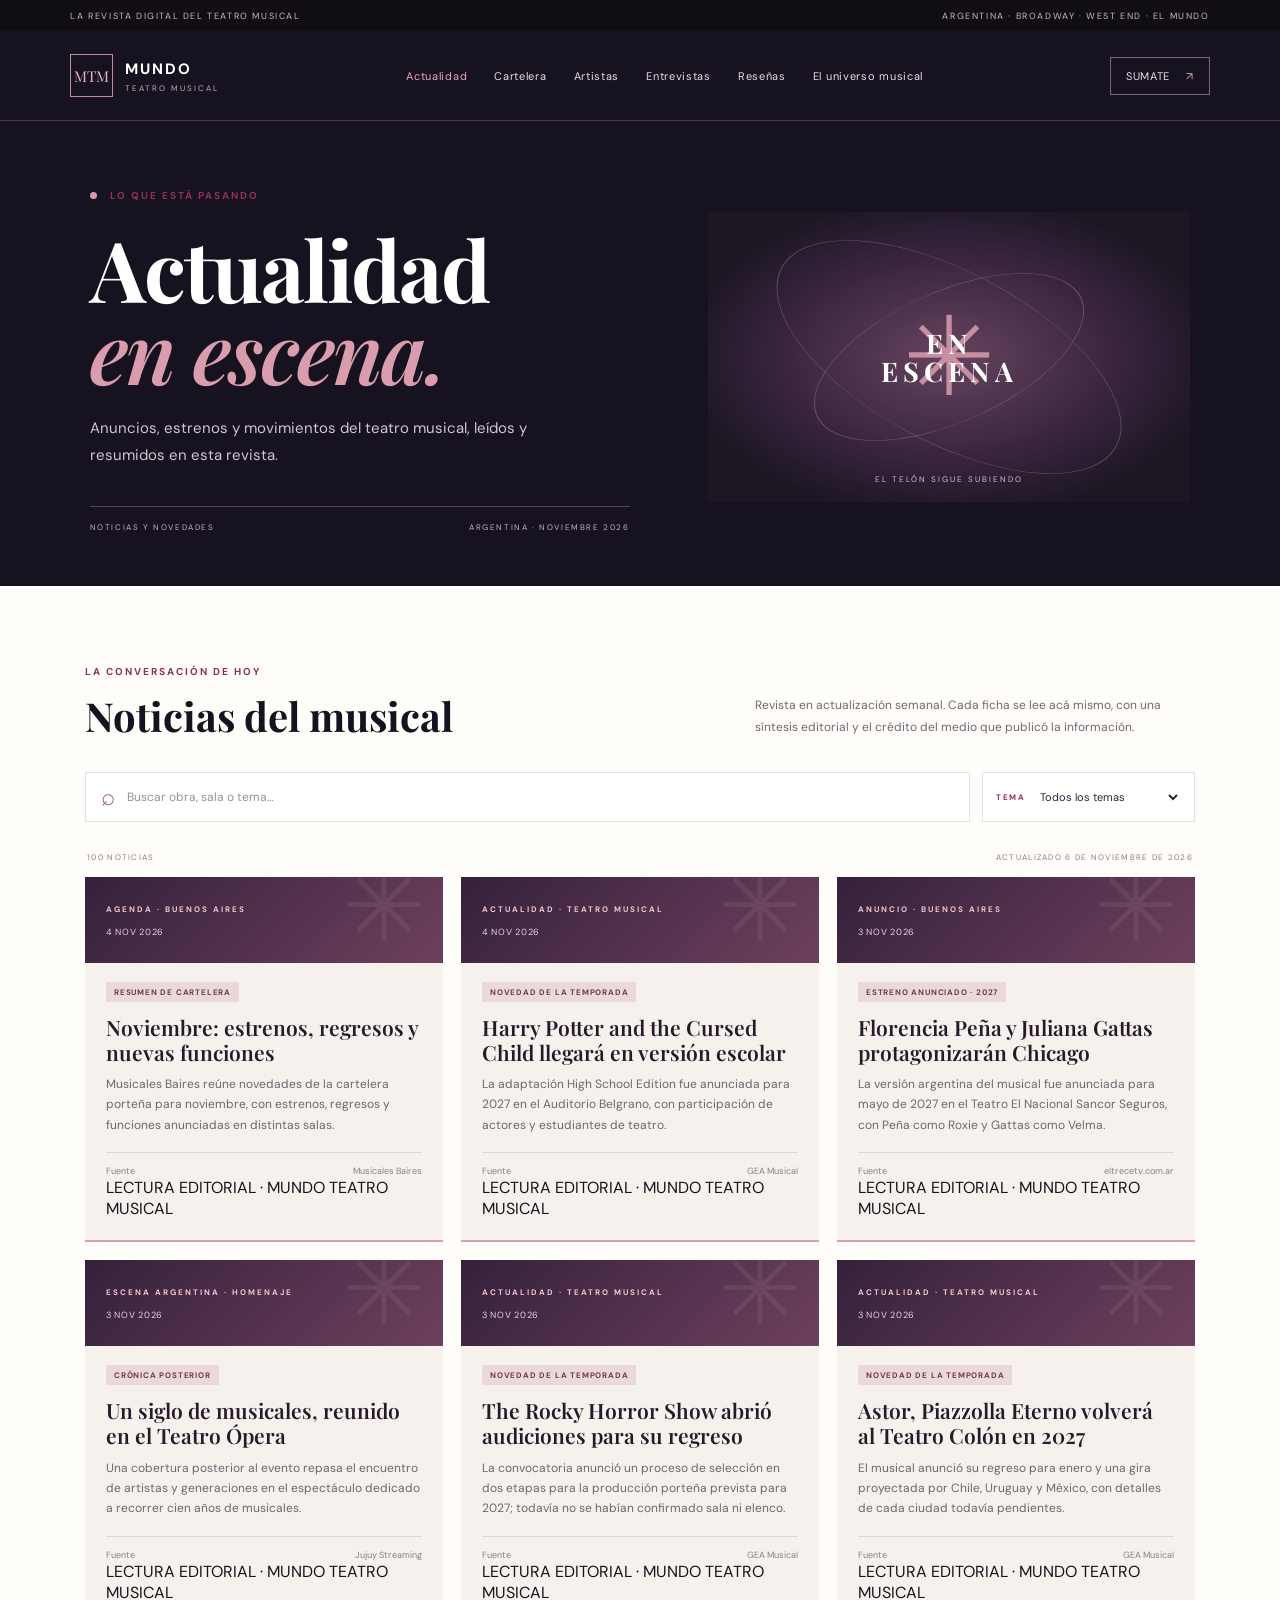
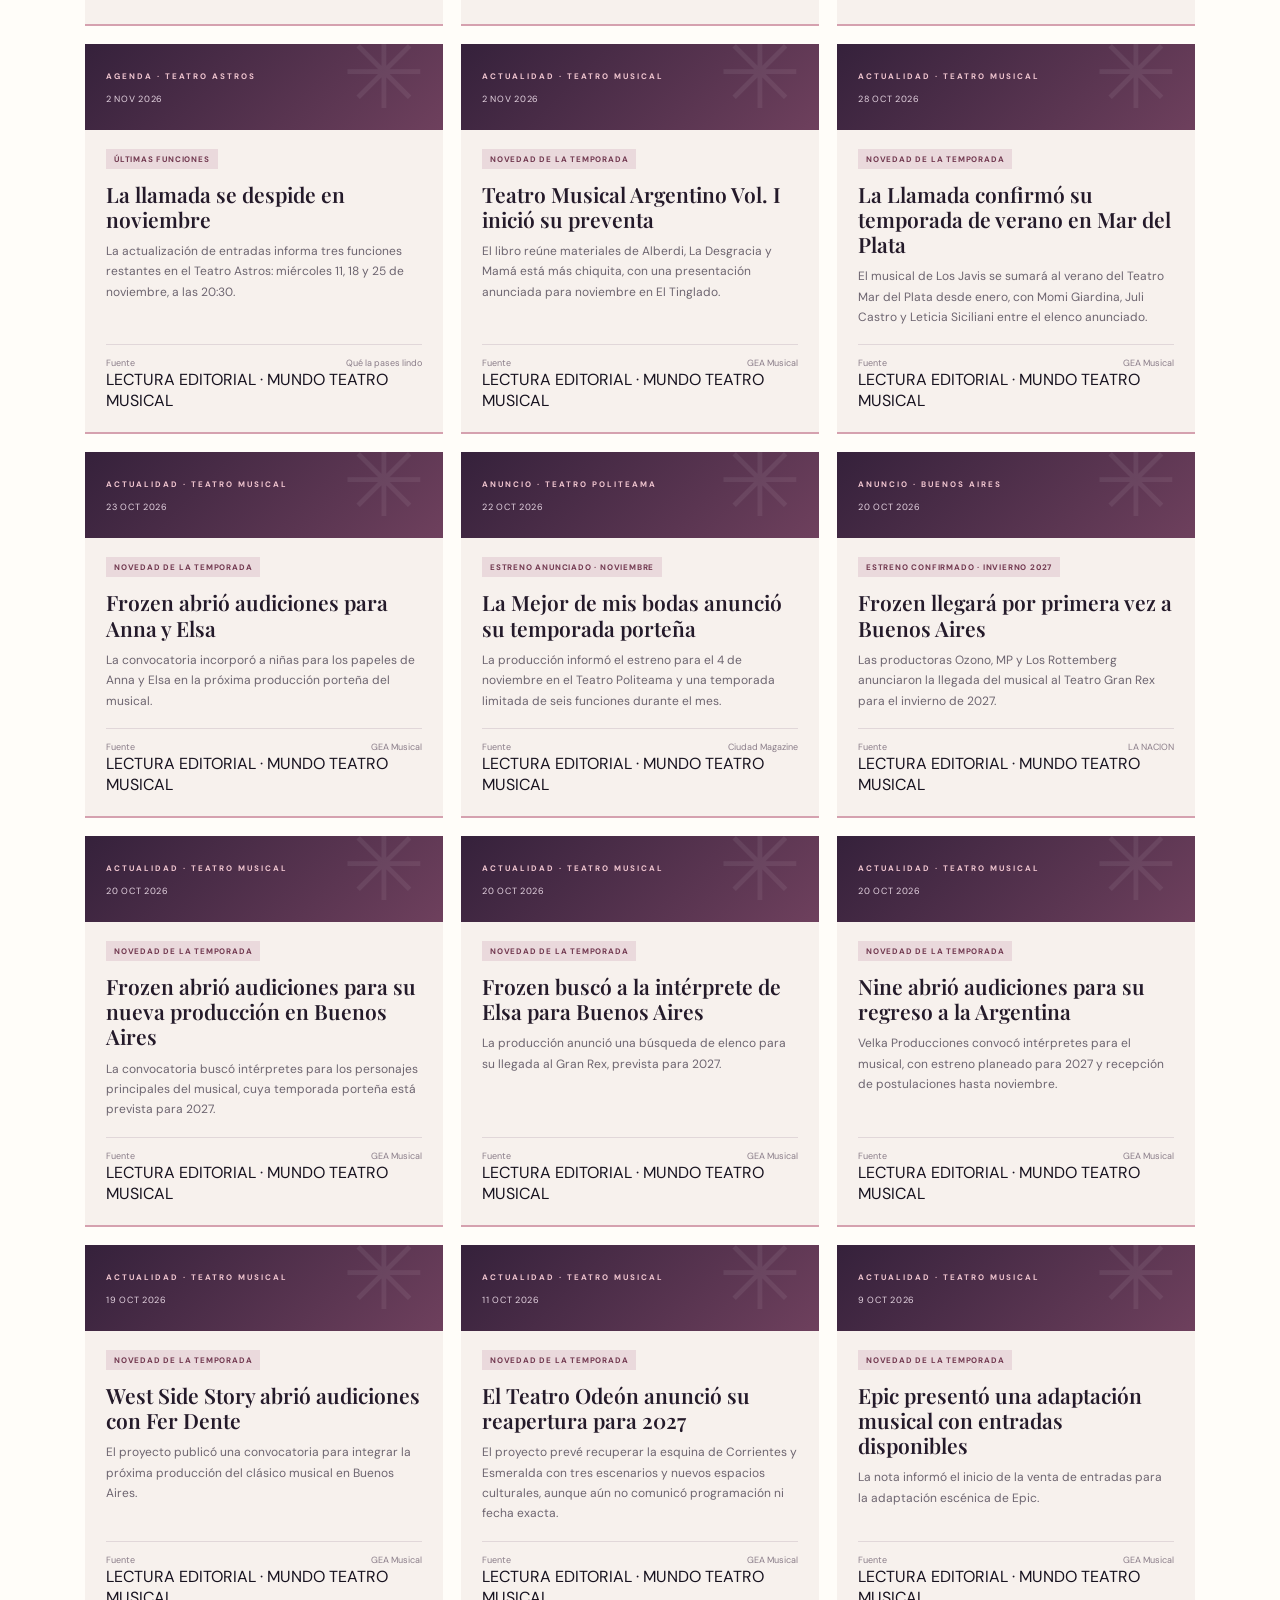
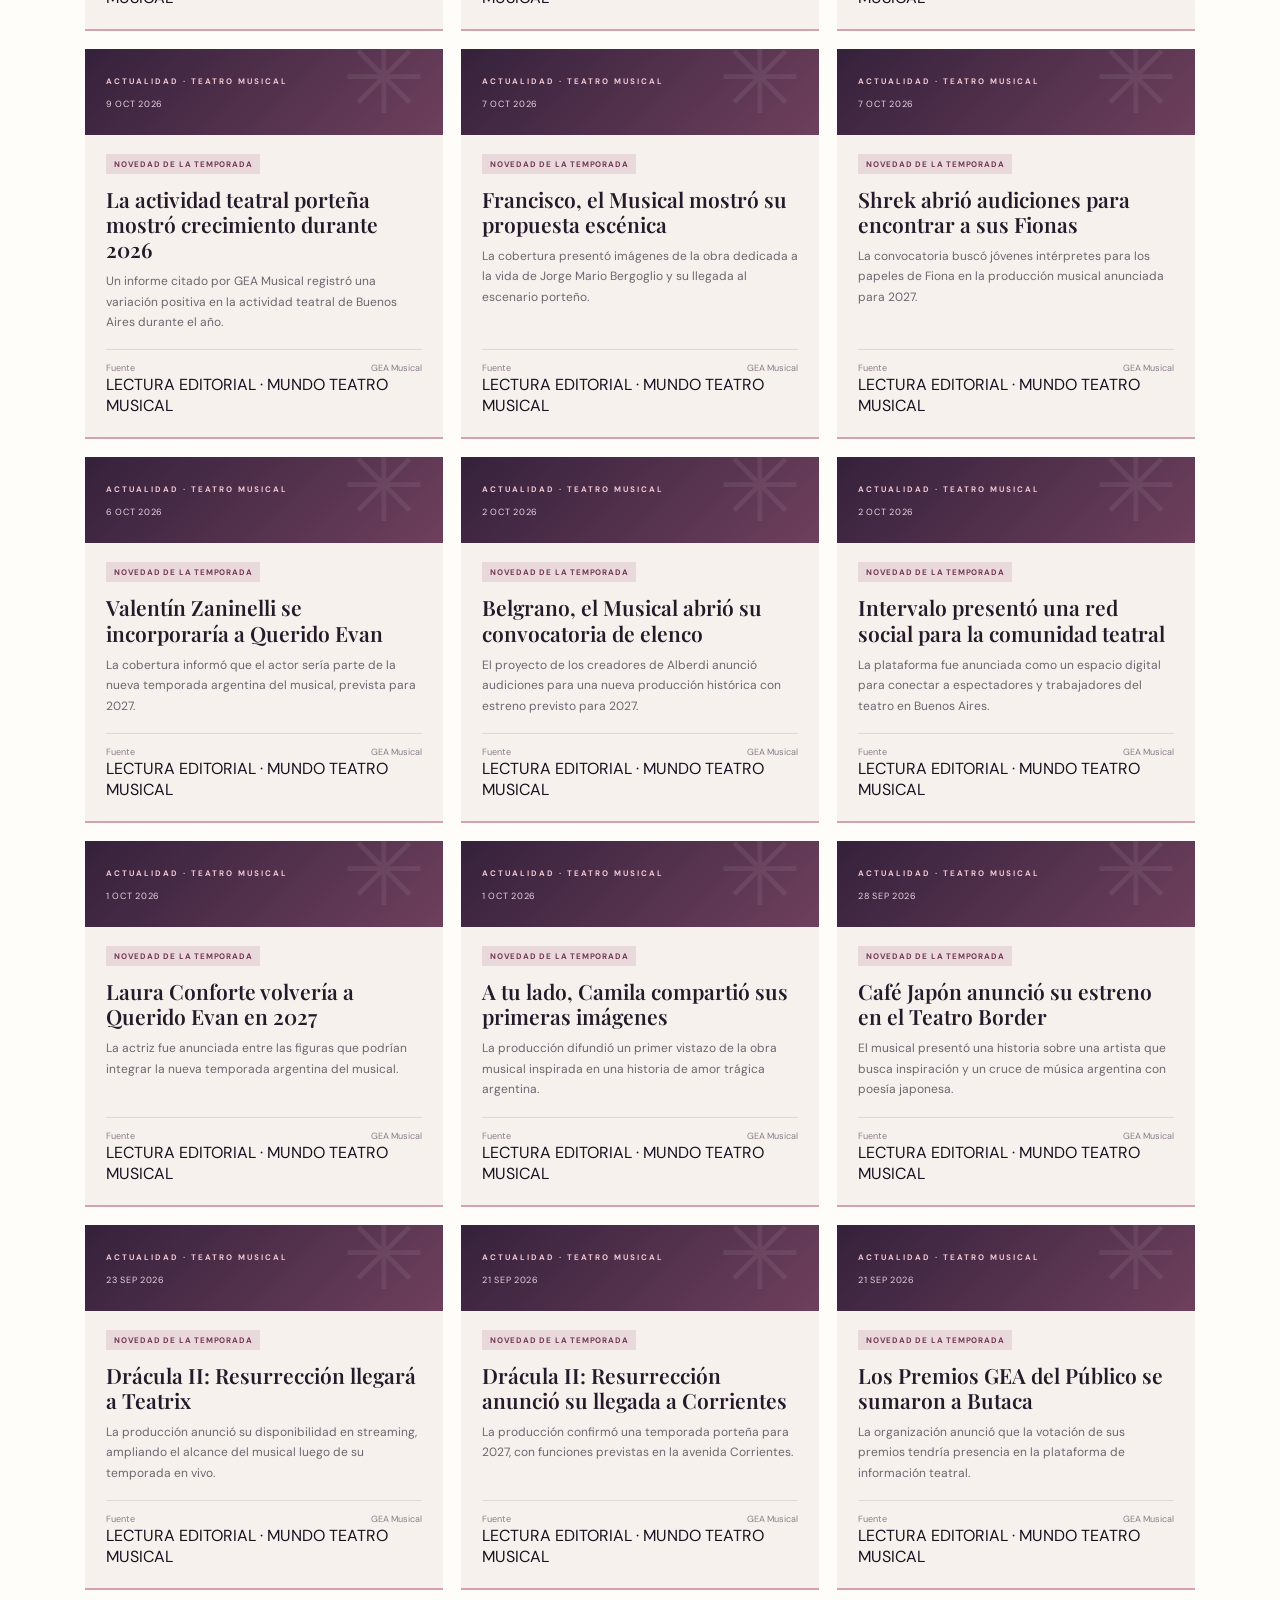
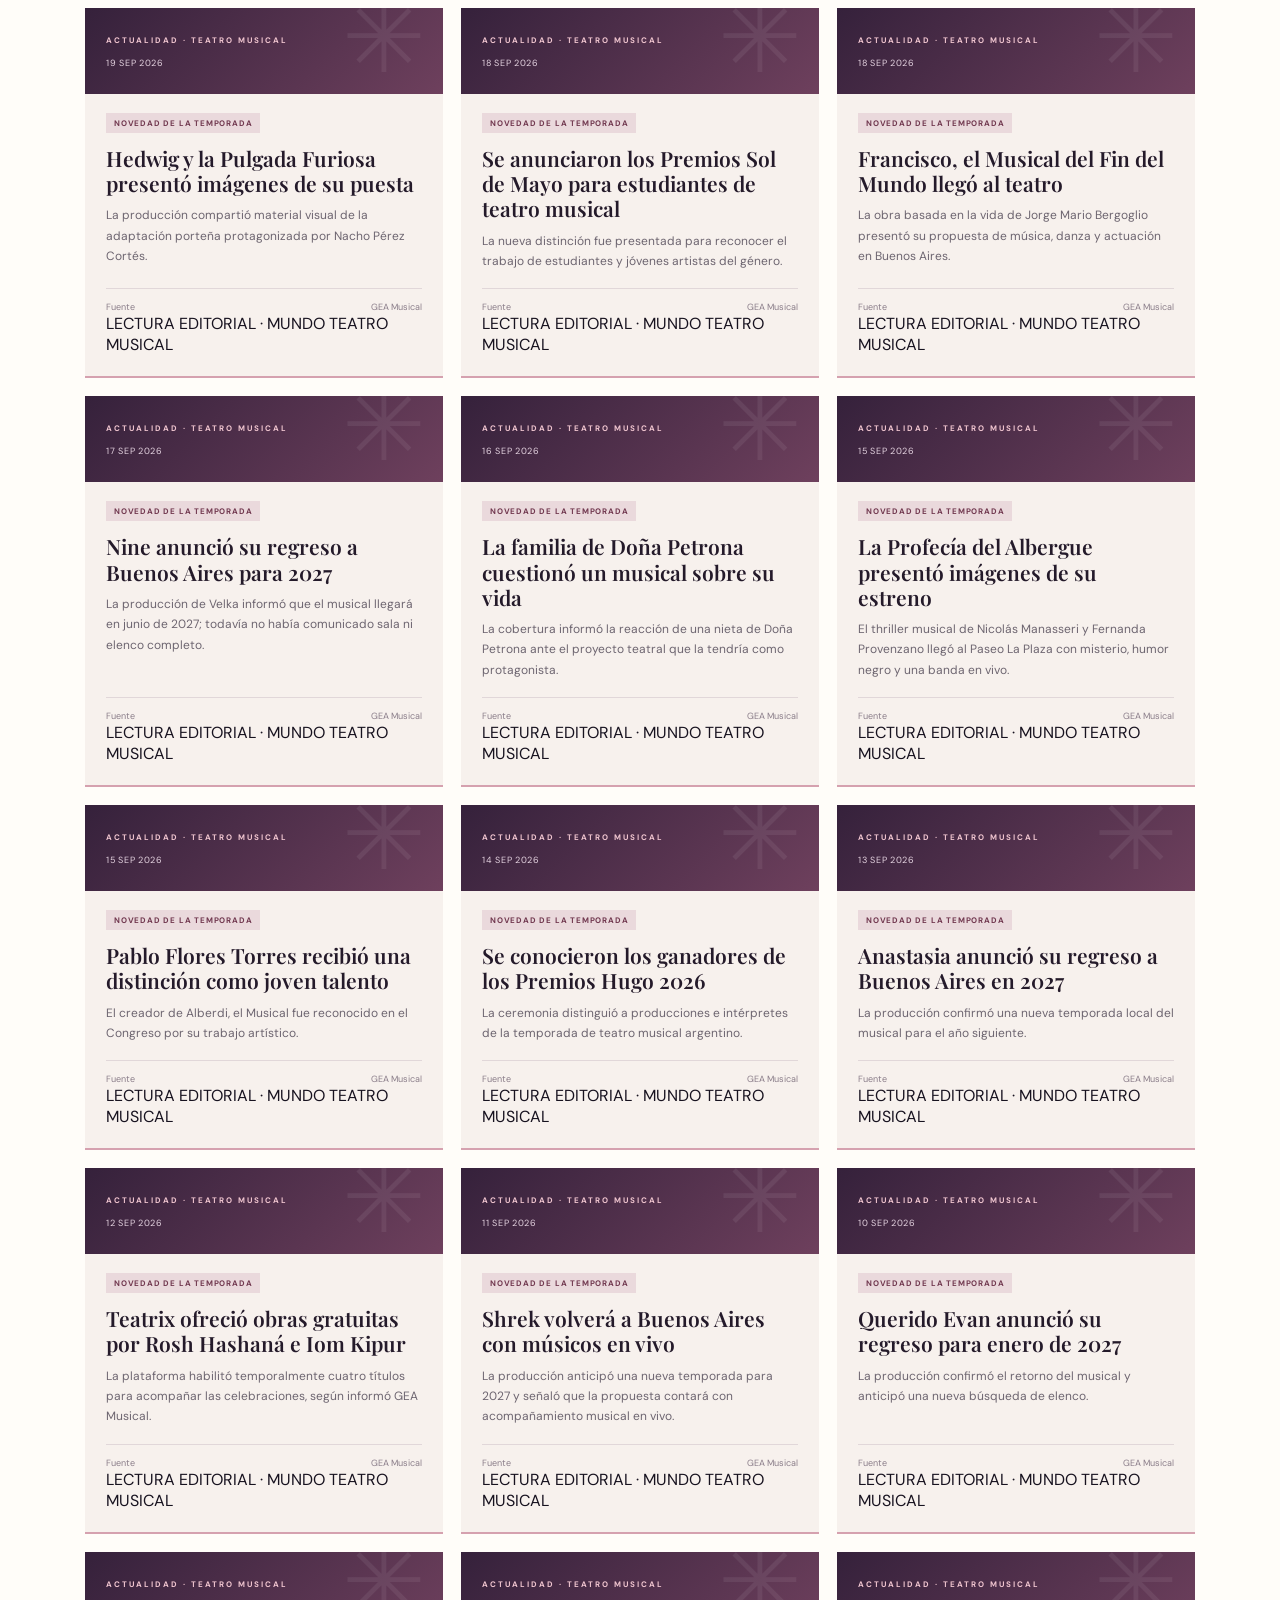
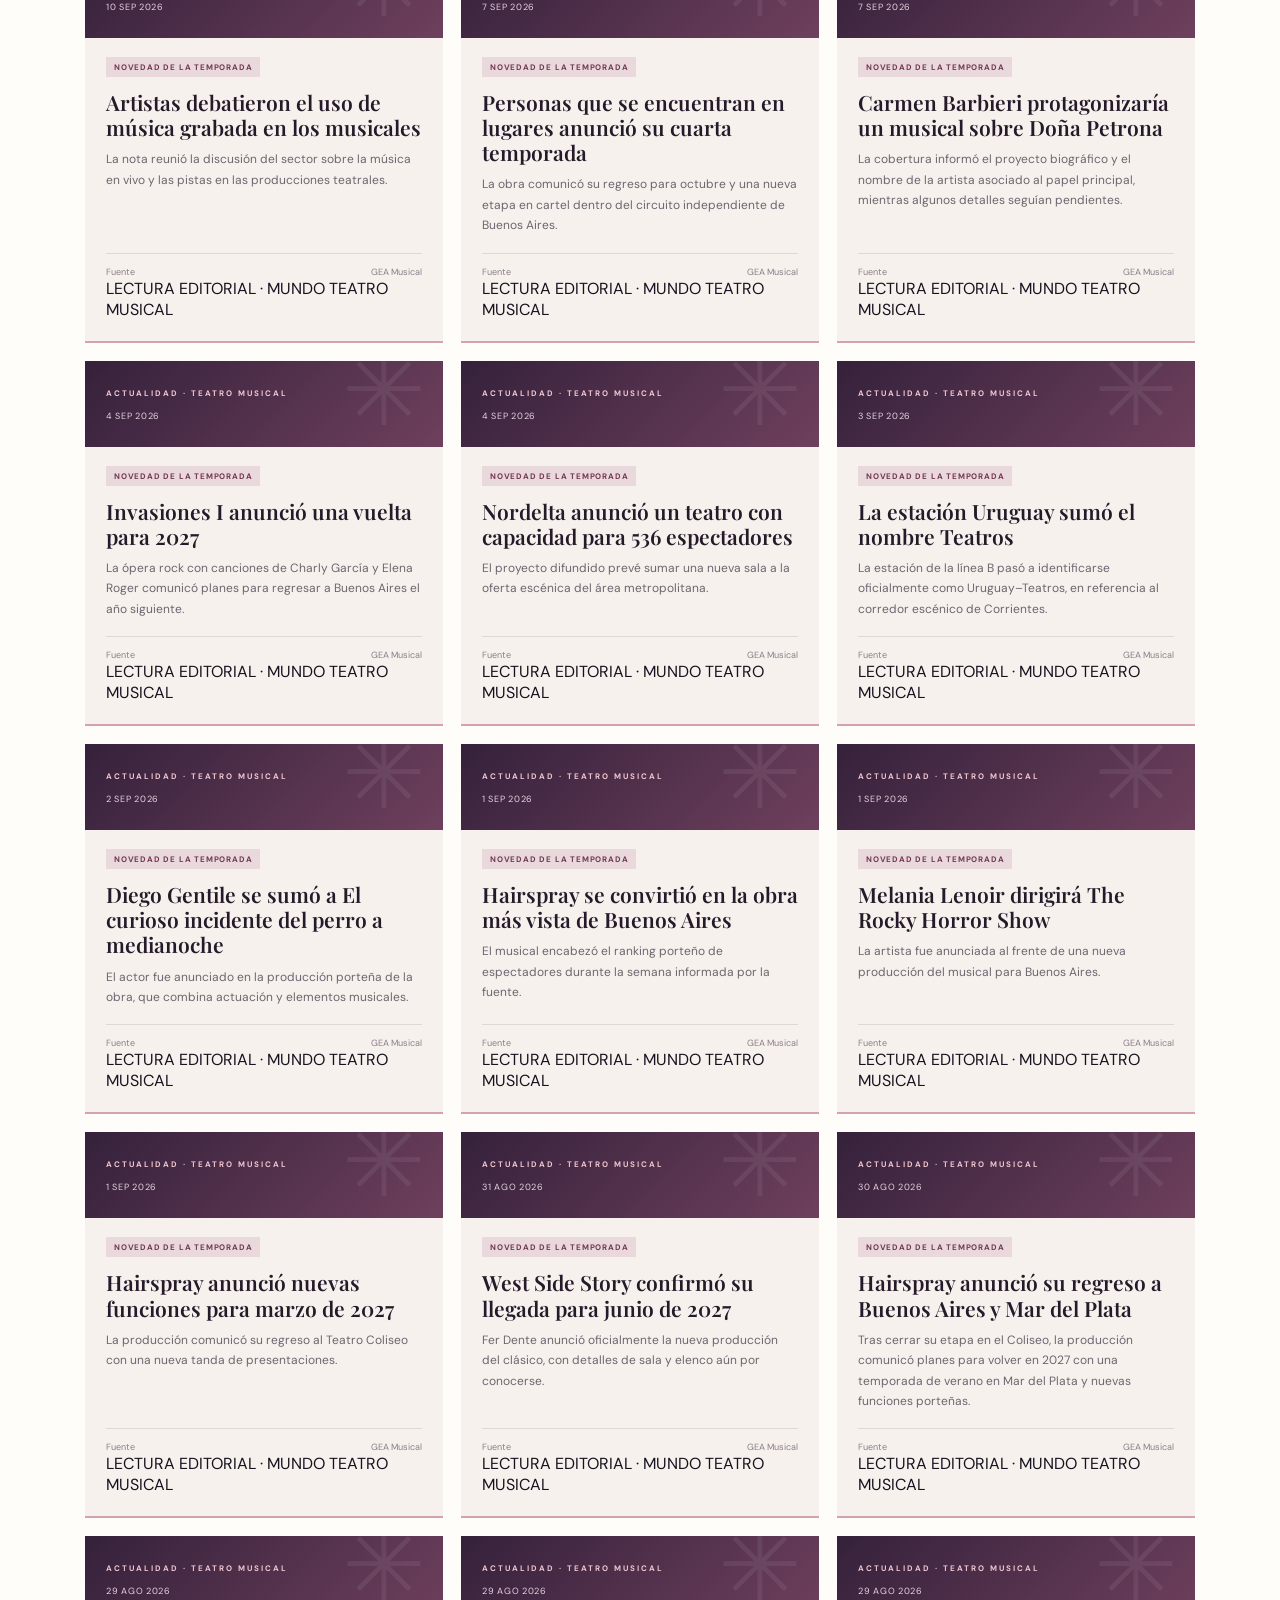
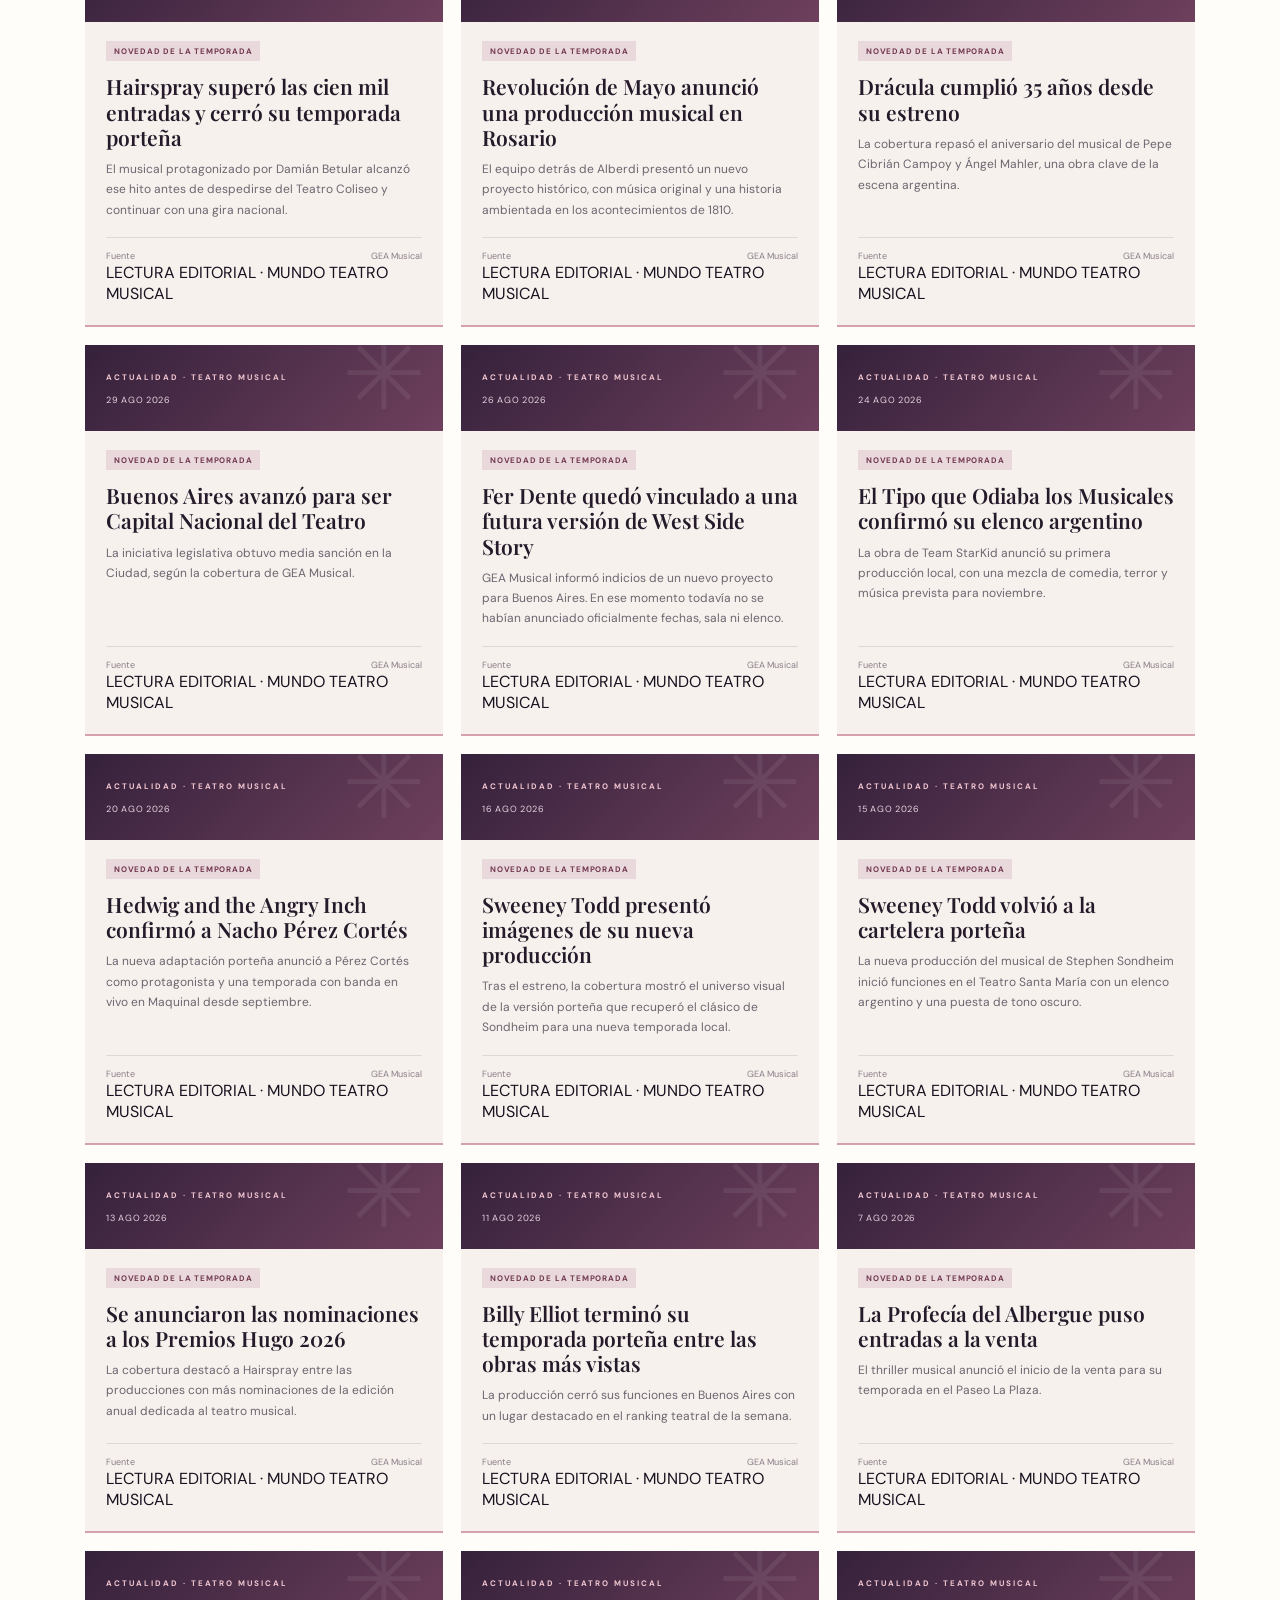
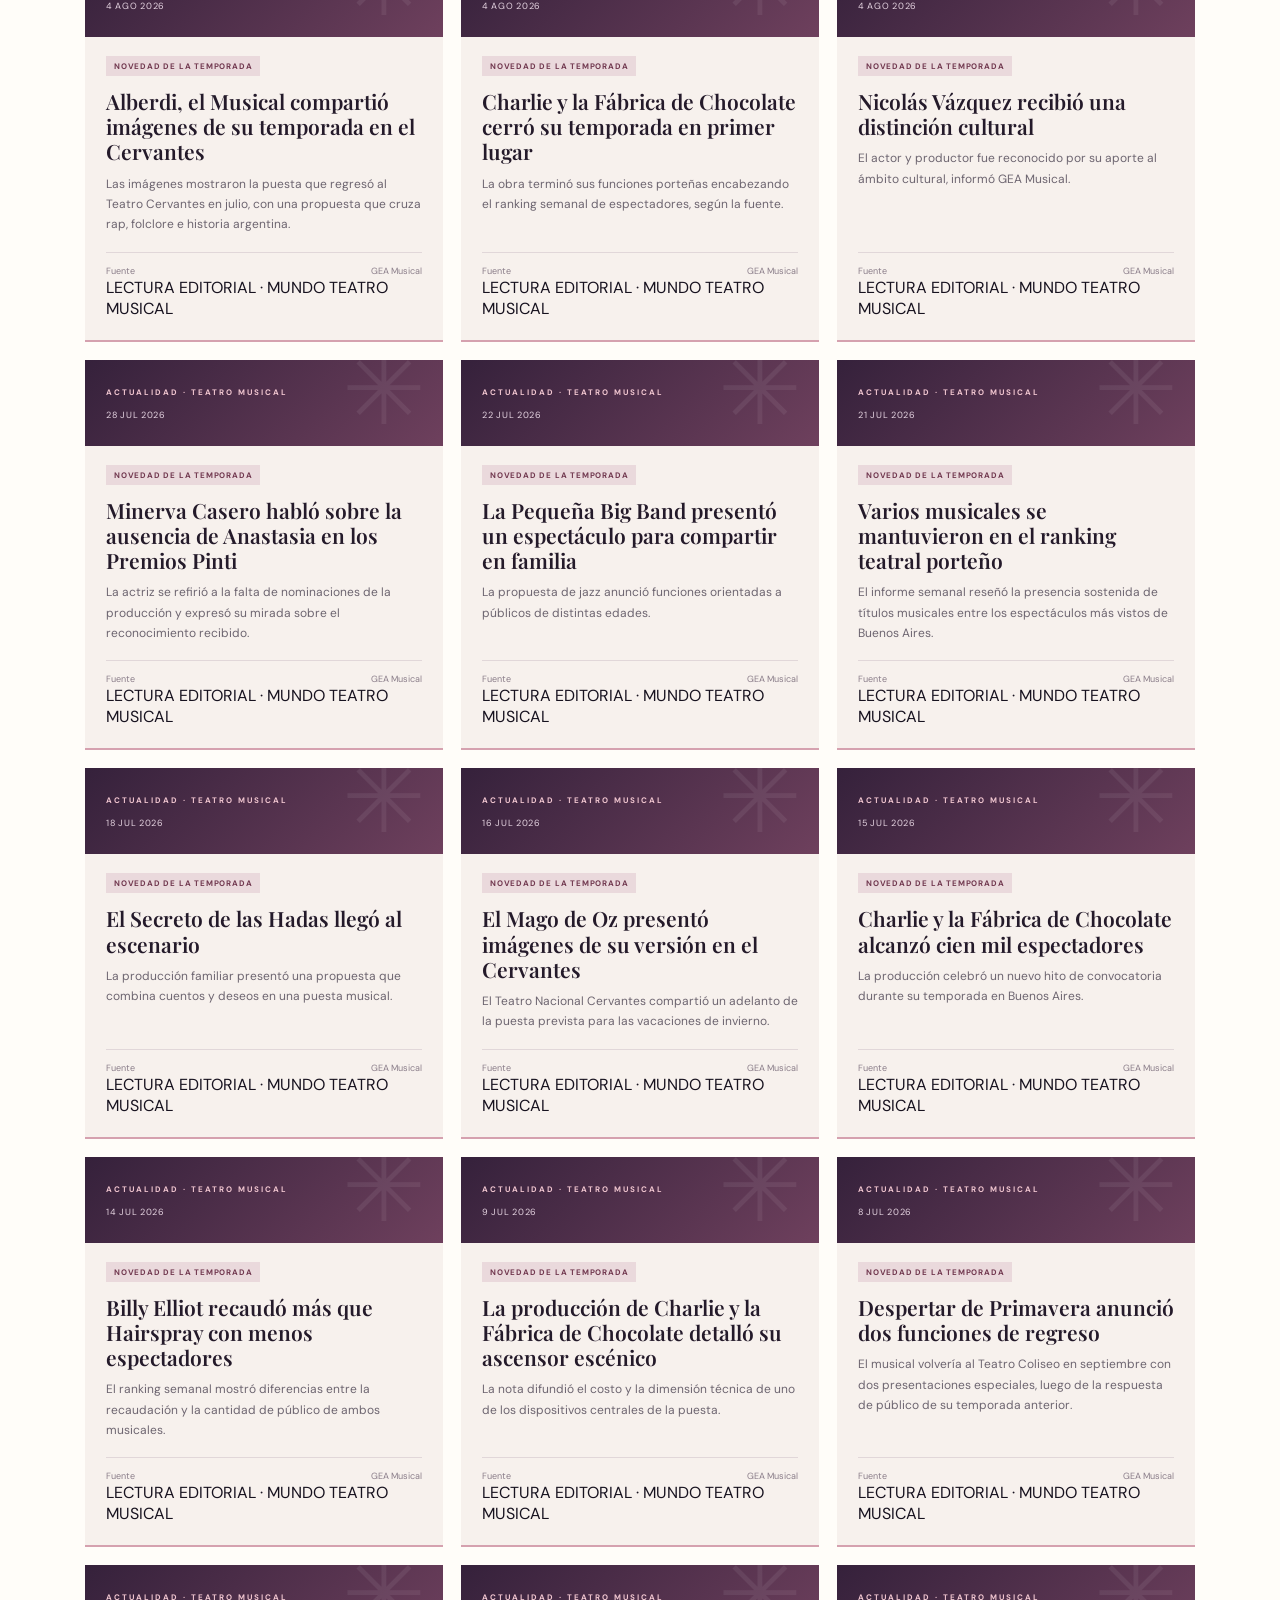
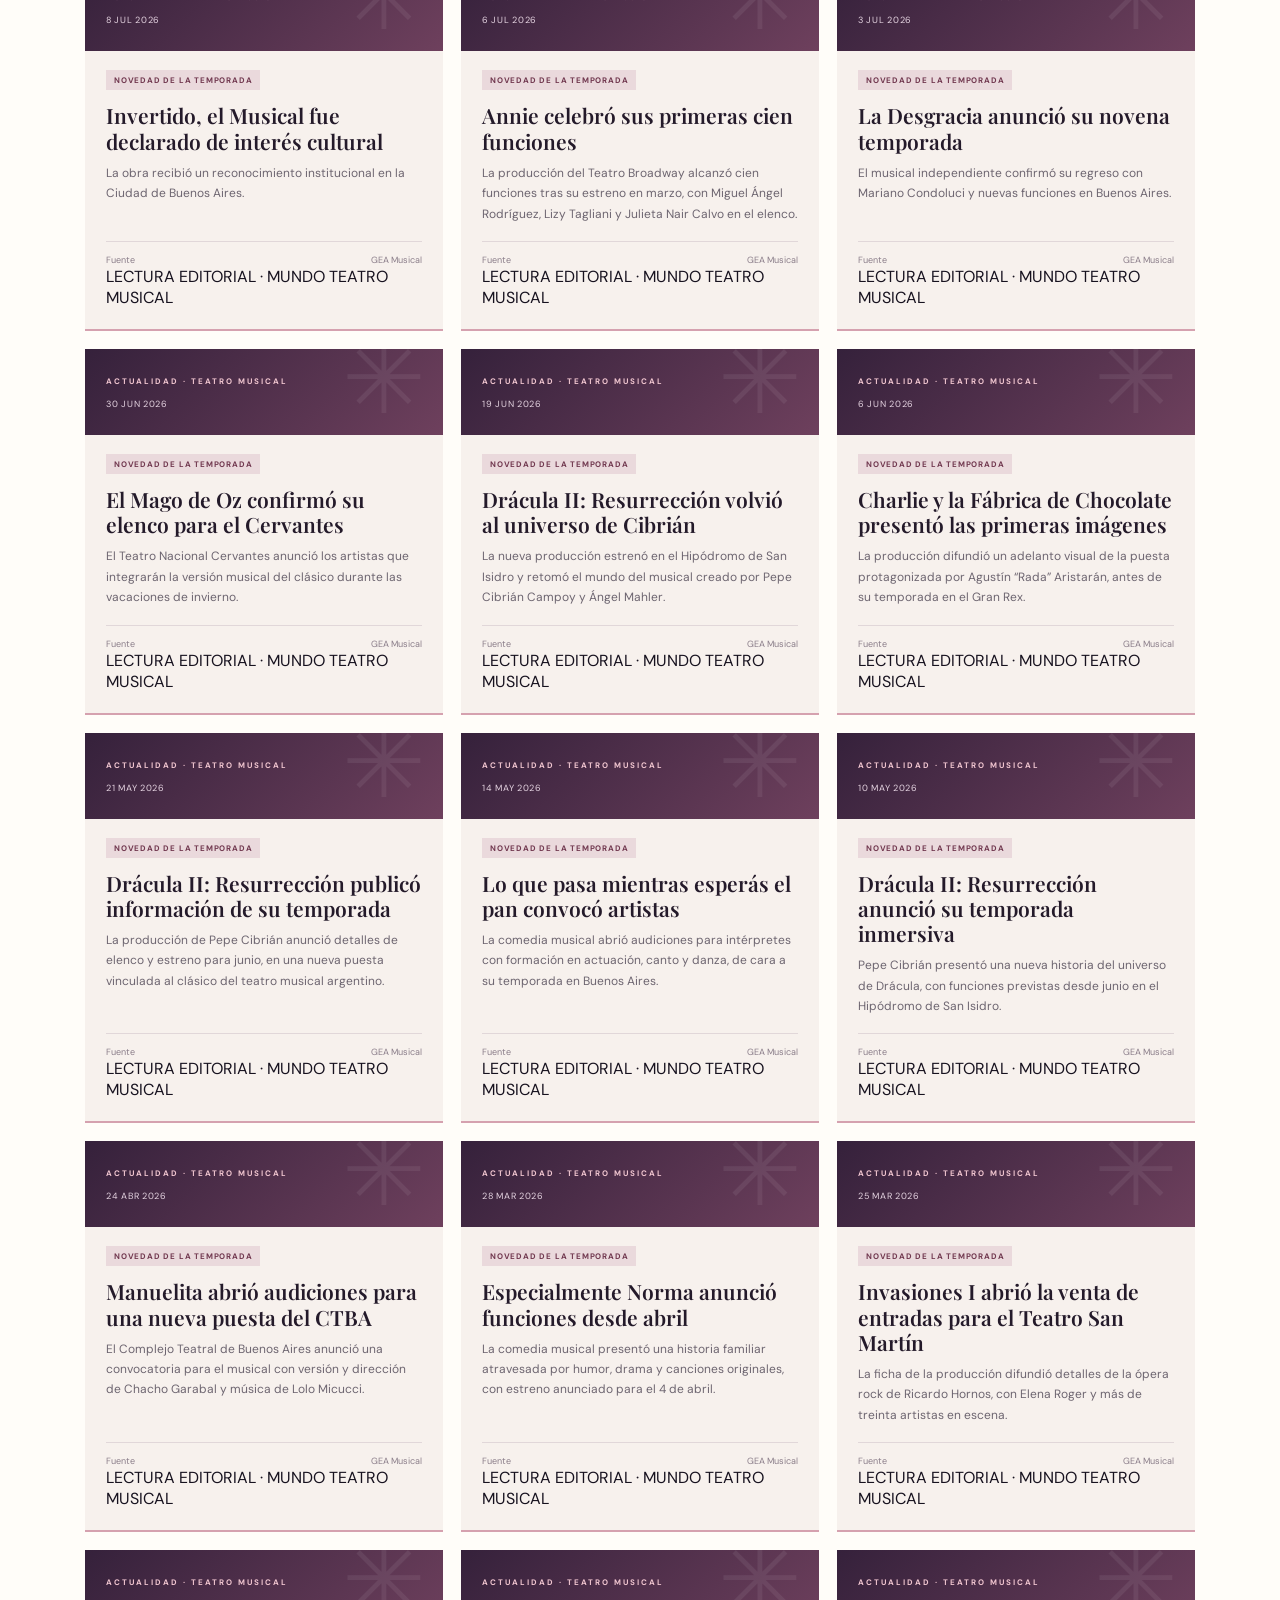
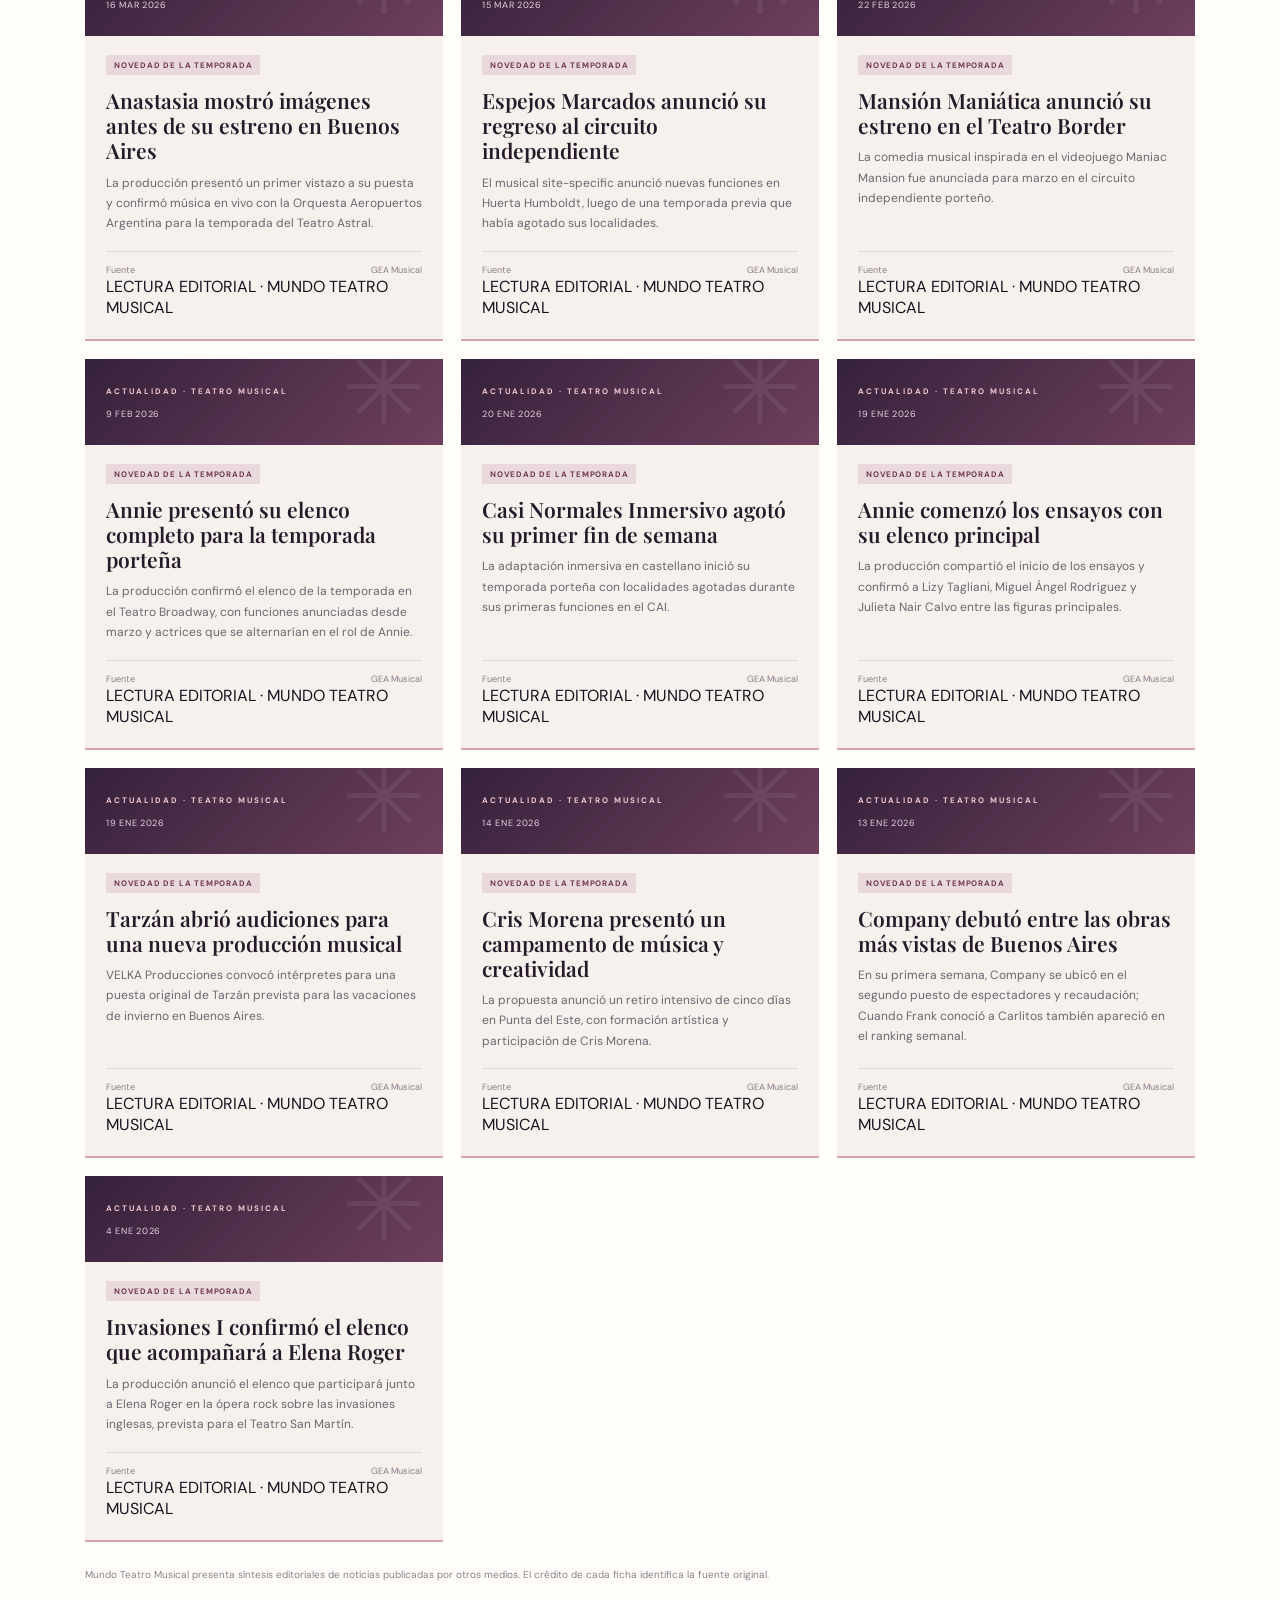
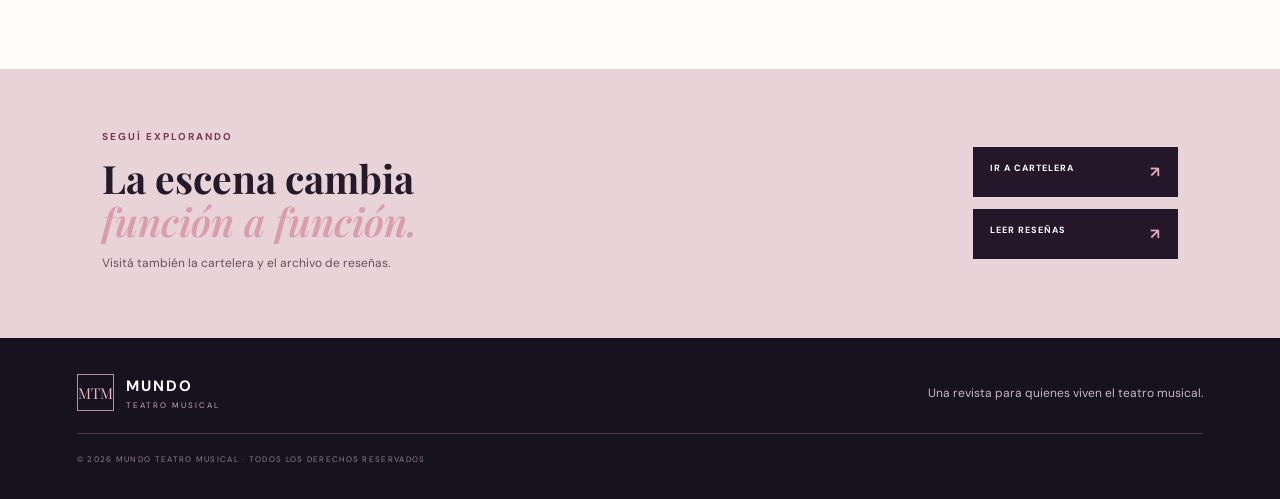
==== commit b637e929: "Correct the 100-card news listing" ====
--- a/actualidad.html
+++ b/actualidad.html
@@ -138,12 +138,7 @@
 <article class="news-card"><div class="news-card-top"><span class="eyebrow">ACTUALIDAD · TEATRO MUSICAL</span><time datetime="2026-01-19">19 ENE 2026</time></div><div class="news-card-body"><span class="news-status">Novedad de la temporada</span><h3>Tarzán abrió audiciones para una nueva producción musical</h3><p>VELKA Producciones convocó intérpretes para una puesta original de Tarzán prevista para las vacaciones de invierno en Buenos Aires.</p><div class="news-meta"><span>Fuente</span><span>GEA Musical</span></div><span class="news-reading-note">LECTURA EDITORIAL · MUNDO TEATRO MUSICAL</span></div></article>
 <article class="news-card"><div class="news-card-top"><span class="eyebrow">ACTUALIDAD · TEATRO MUSICAL</span><time datetime="2026-01-14">14 ENE 2026</time></div><div class="news-card-body"><span class="news-status">Novedad de la temporada</span><h3>Cris Morena presentó un campamento de música y creatividad</h3><p>La propuesta anunció un retiro intensivo de cinco días en Punta del Este, con formación artística y participación de Cris Morena.</p><div class="news-meta"><span>Fuente</span><span>GEA Musical</span></div><span class="news-reading-note">LECTURA EDITORIAL · MUNDO TEATRO MUSICAL</span></div></article>
 <article class="news-card"><div class="news-card-top"><span class="eyebrow">ACTUALIDAD · TEATRO MUSICAL</span><time datetime="2026-01-13">13 ENE 2026</time></div><div class="news-card-body"><span class="news-status">Novedad de la temporada</span><h3>Company debutó entre las obras más vistas de Buenos Aires</h3><p>En su primera semana, Company se ubicó en el segundo puesto de espectadores y recaudación; Cuando Frank conoció a Carlitos también apareció en el ranking semanal.</p><div class="news-meta"><span>Fuente</span><span>GEA Musical</span></div><span class="news-reading-note">LECTURA EDITORIAL · MUNDO TEATRO MUSICAL</span></div></article>
-<article class="news-card"><div class="news-card-top"><span class="eyebrow">ACTUALIDAD · TEATRO MUSICAL</span><time datetime="2026-01-04">4 ENE 2026</time></div><div class="news-card-body"><span class="news-status">Novedad de la temporada</span><h3>Invasiones I confirmó el elenco que acompañará a Elena Roger</h3><p>La producción anunció el elenco que participará junto a Elena Roger en la ópera rock sobre las invasiones inglesas, prevista para el Teatro San Martín.</p><div class="news-meta"><span>Fuente</span><span>GEA Musical</span></div><span class="news-reading-note">LECTURA EDITORIAL · MUNDO TEATRO MUSICAL</span></div></article></div><div class="news-card-body"><span class="news-status">Resumen de cartelera</span><h3>Noviembre: estrenos, regresos y nuevas funciones</h3><p>Musicales Baires reúne novedades de la cartelera porteña para noviembre, con estrenos, regresos y funciones anunciadas en distintas salas.</p><div class="news-meta"><span>Fuente</span><span>Musicales Baires</span></div><span class="news-reading-note">LECTURA EDITORIAL · MUNDO TEATRO MUSICAL</span></div></article>
-<article class="news-card"><div class="news-card-top"><span class="eyebrow">ANUNCIO · BUENOS AIRES</span><time>3 NOV 2026</time></div><div class="news-card-body"><span class="news-status">Estreno anunciado · 2027</span><h3>Florencia Peña y Juliana Gattas protagonizarán Chicago</h3><p>La versión argentina del musical fue anunciada para mayo de 2027 en el Teatro El Nacional Sancor Seguros, con Peña como Roxie y Gattas como Velma.</p><div class="news-meta"><span>Fuente</span><span>eltrecetv.com.ar</span></div><span class="news-reading-note">LECTURA EDITORIAL · MUNDO TEATRO MUSICAL</span></div></article>
-<article class="news-card"><div class="news-card-top"><span class="eyebrow">AGENDA · TEATRO ASTROS</span><time>2 NOV 2026</time></div><div class="news-card-body"><span class="news-status">Últimas funciones</span><h3>La llamada se despide en noviembre</h3><p>La actualización de entradas informa tres funciones restantes en el Teatro Astros: miércoles 11, 18 y 25 de noviembre, a las 20:30.</p><div class="news-meta"><span>Fuente</span><span>Qué la pases lindo</span></div><span class="news-reading-note">LECTURA EDITORIAL · MUNDO TEATRO MUSICAL</span></div></article>
-<article class="news-card"><div class="news-card-top"><span class="eyebrow">ANUNCIO · BUENOS AIRES</span><time>20 OCT 2026</time></div><div class="news-card-body"><span class="news-status">Estreno confirmado · invierno 2027</span><h3>Frozen llegará por primera vez a Buenos Aires</h3><p>Las productoras Ozono, MP y Los Rottemberg anunciaron la llegada del musical al Teatro Gran Rex para el invierno de 2027.</p><div class="news-meta"><span>Fuente</span><span>LA NACION</span></div><span class="news-reading-note">LECTURA EDITORIAL · MUNDO TEATRO MUSICAL</span></div></article>
-<article class="news-card"><div class="news-card-top"><span class="eyebrow">ANUNCIO · TEATRO POLITEAMA</span><time>22 OCT 2026</time></div><div class="news-card-body"><span class="news-status">Estreno anunciado · noviembre</span><h3>La Mejor de mis bodas anunció su temporada porteña</h3><p>La producción informó el estreno para el 4 de noviembre en el Teatro Politeama y una temporada limitada de seis funciones durante el mes.</p><div class="news-meta"><span>Fuente</span><span>Ciudad Magazine</span></div><span class="news-reading-note">LECTURA EDITORIAL · MUNDO TEATRO MUSICAL</span></div></article>
-<article class="news-card"><div class="news-card-top"><span class="eyebrow">ESCENA ARGENTINA · HOMENAJE</span><time>3 NOV 2026</time></div><div class="news-card-body"><span class="news-status">Crónica posterior</span><h3>Un siglo de musicales, reunido en el Teatro Ópera</h3><p>Una cobertura posterior al evento repasa el encuentro de artistas y generaciones en el espectáculo dedicado a recorrer cien años de musicales.</p><div class="news-meta"><span>Fuente</span><span>Jujuy Streaming</span></div><span class="news-reading-note">LECTURA EDITORIAL · MUNDO TEATRO MUSICAL</span></div></article></div>
+<article class="news-card"><div class="news-card-top"><span class="eyebrow">ACTUALIDAD · TEATRO MUSICAL</span><time datetime="2026-01-04">4 ENE 2026</time></div><div class="news-card-body"><span class="news-status">Novedad de la temporada</span><h3>Invasiones I confirmó el elenco que acompañará a Elena Roger</h3><p>La producción anunció el elenco que participará junto a Elena Roger en la ópera rock sobre las invasiones inglesas, prevista para el Teatro San Martín.</p><div class="news-meta"><span>Fuente</span><span>GEA Musical</span></div><span class="news-reading-note">LECTURA EDITORIAL · MUNDO TEATRO MUSICAL</span></div></article></div>
       <div class="empty-state" id="emptyState" hidden><span>✳</span><h3>No encontramos noticias</h3><p>Probá con otro título, sala o tema.</p></div>
       <p class="editorial-note">Mundo Teatro Musical presenta síntesis editoriales de noticias publicadas por otros medios. El crédito de cada ficha identifica la fuente original.</p>
     </section>
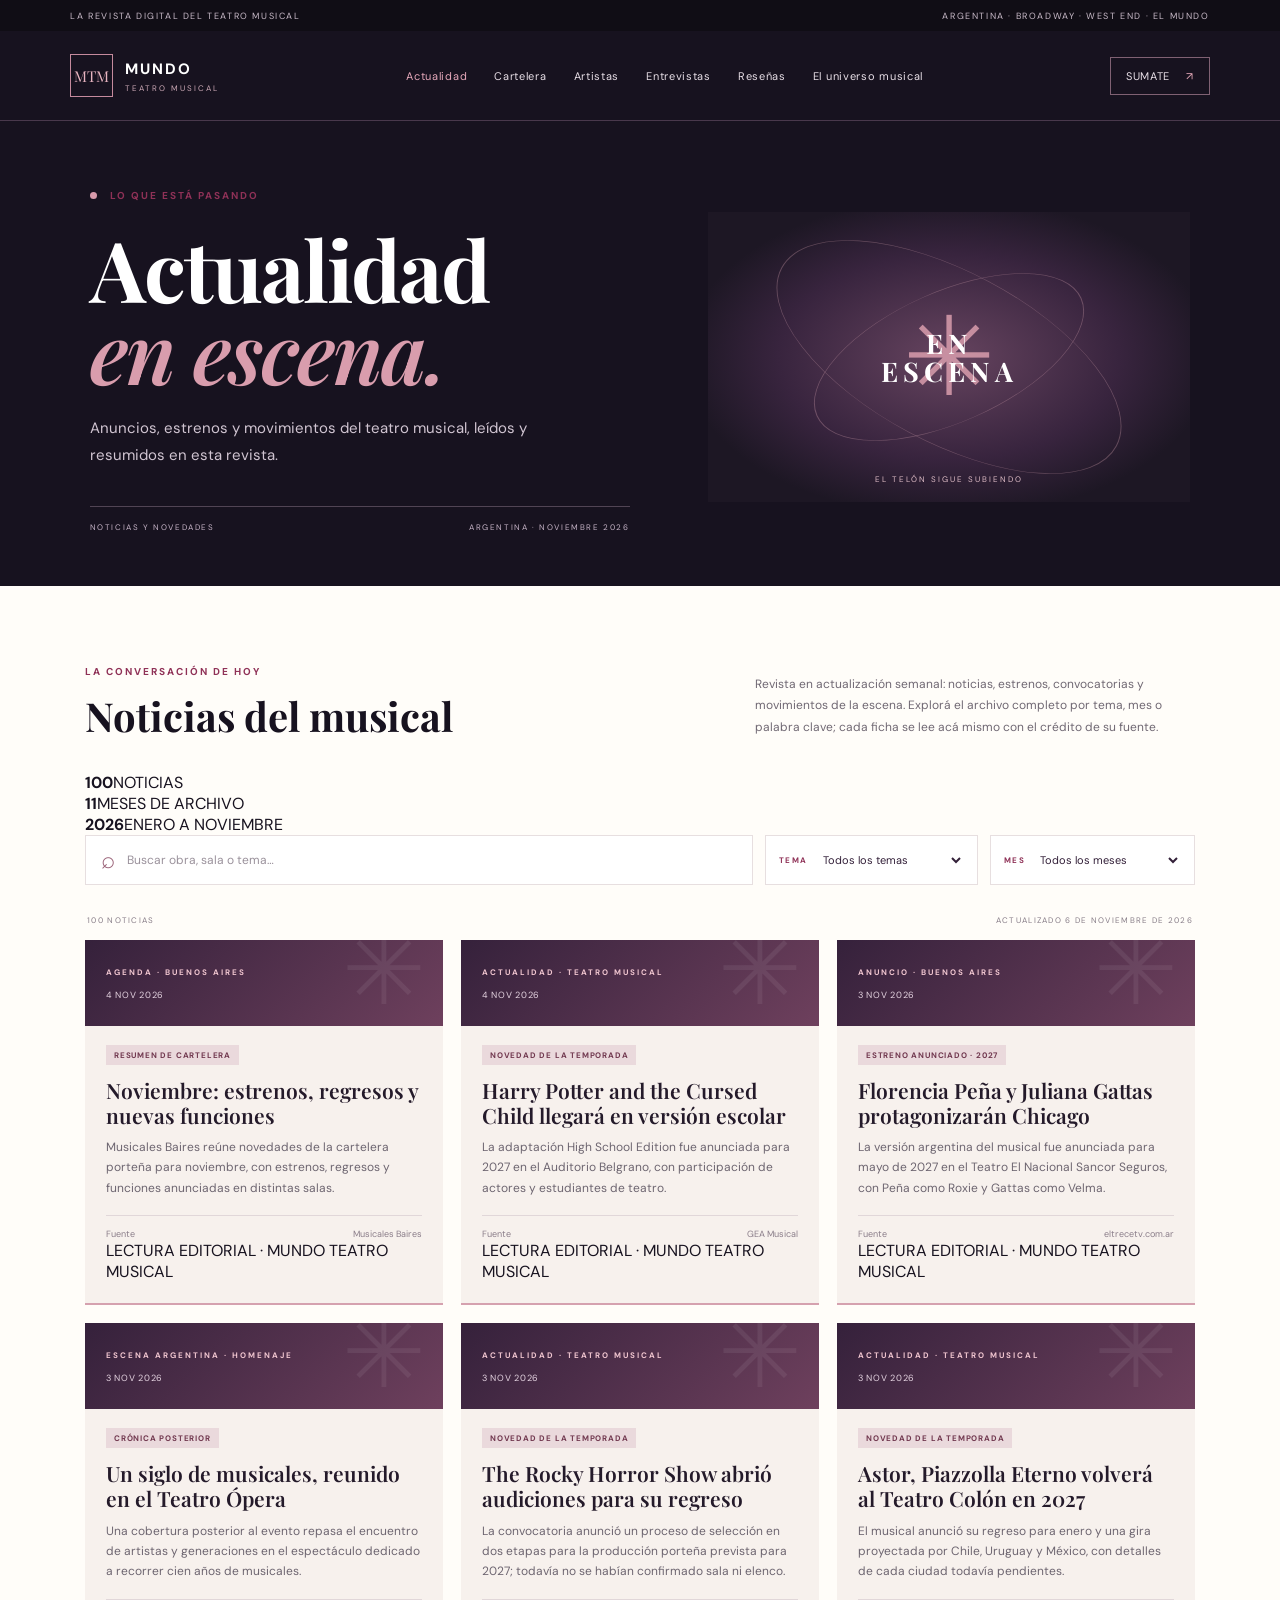
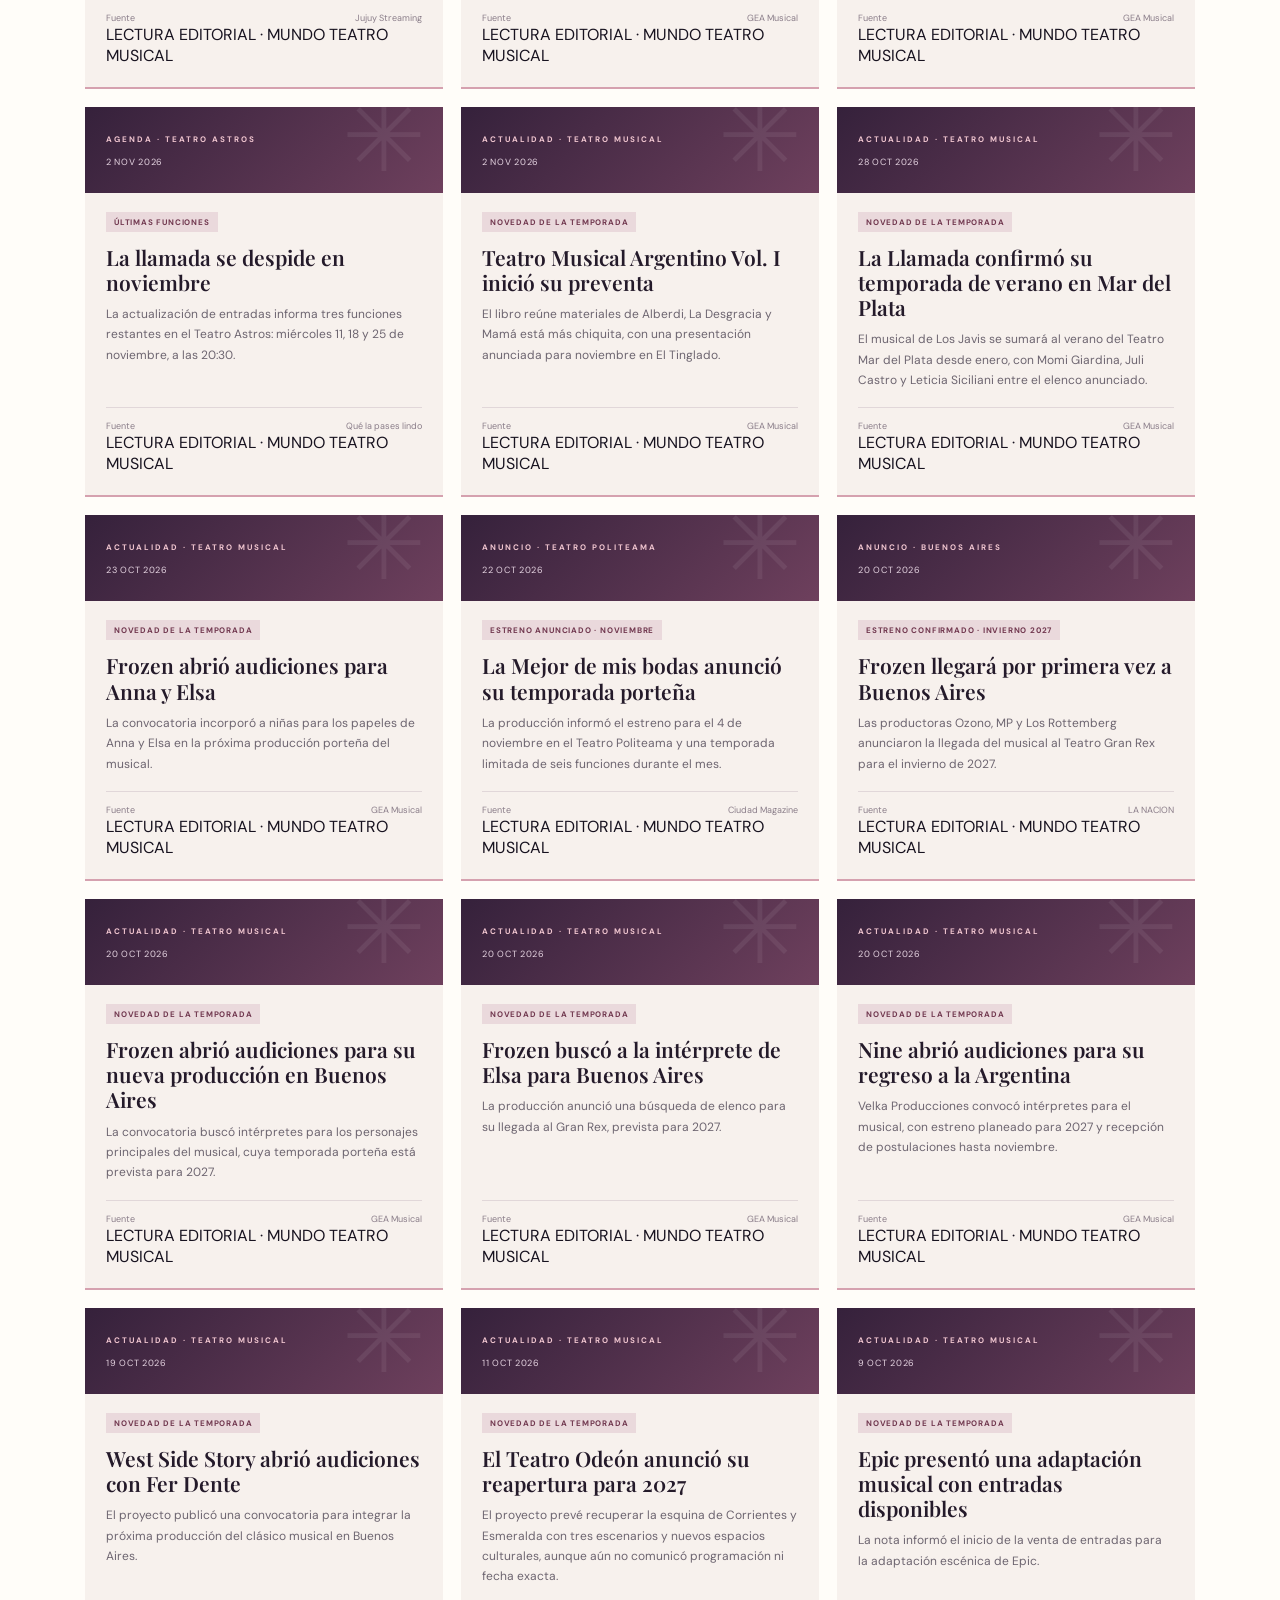
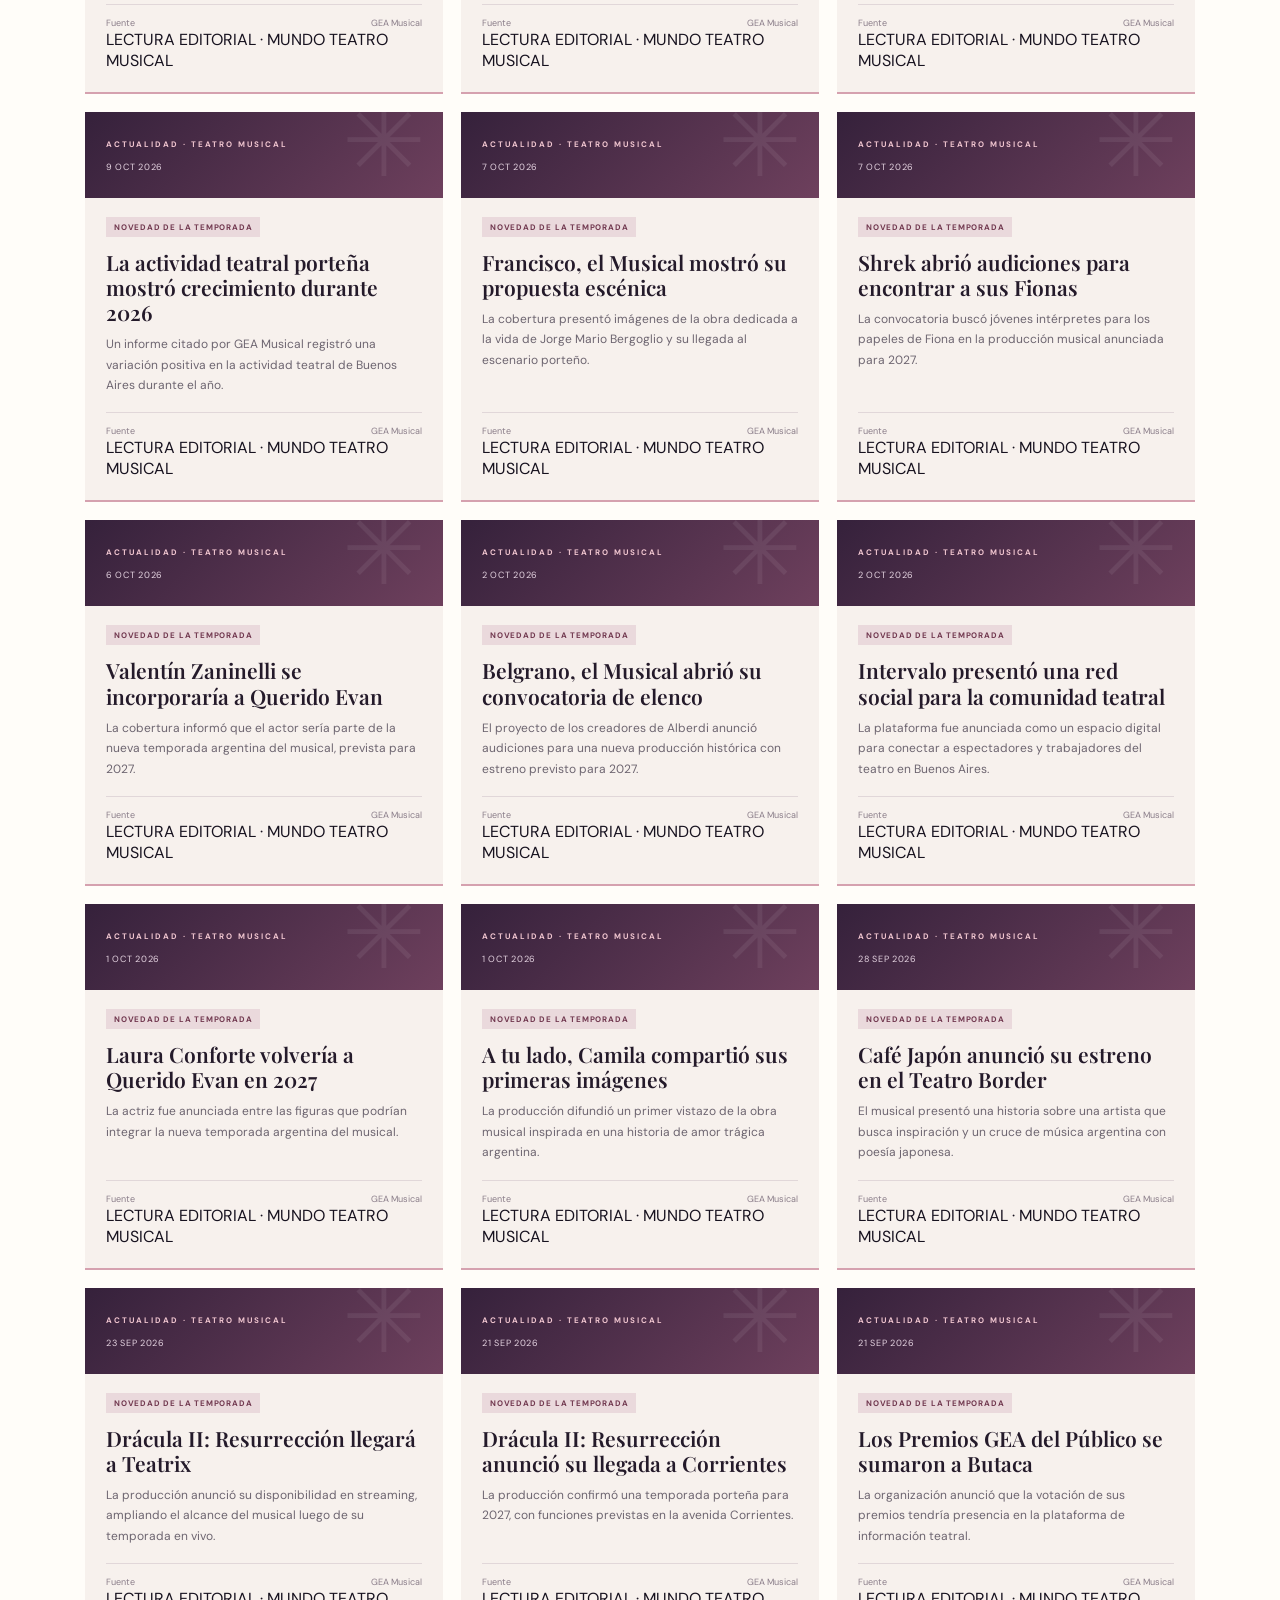
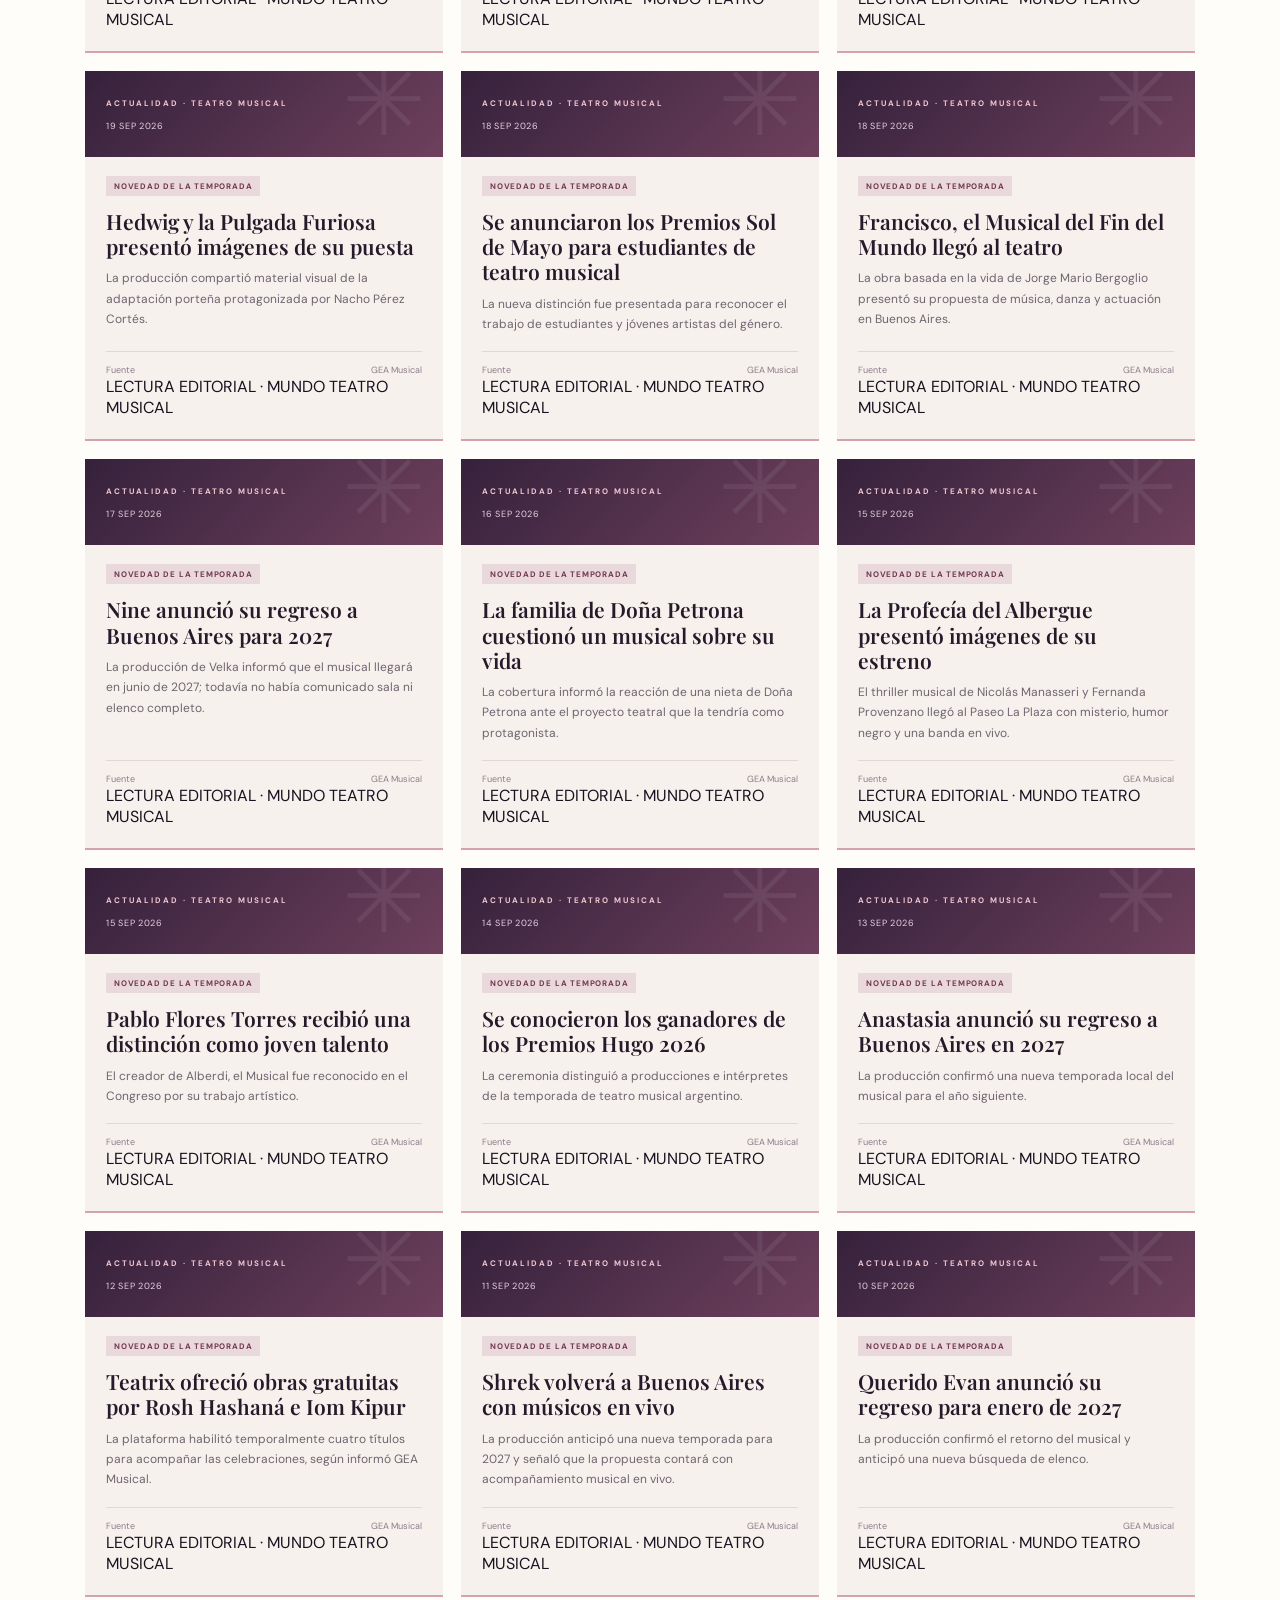
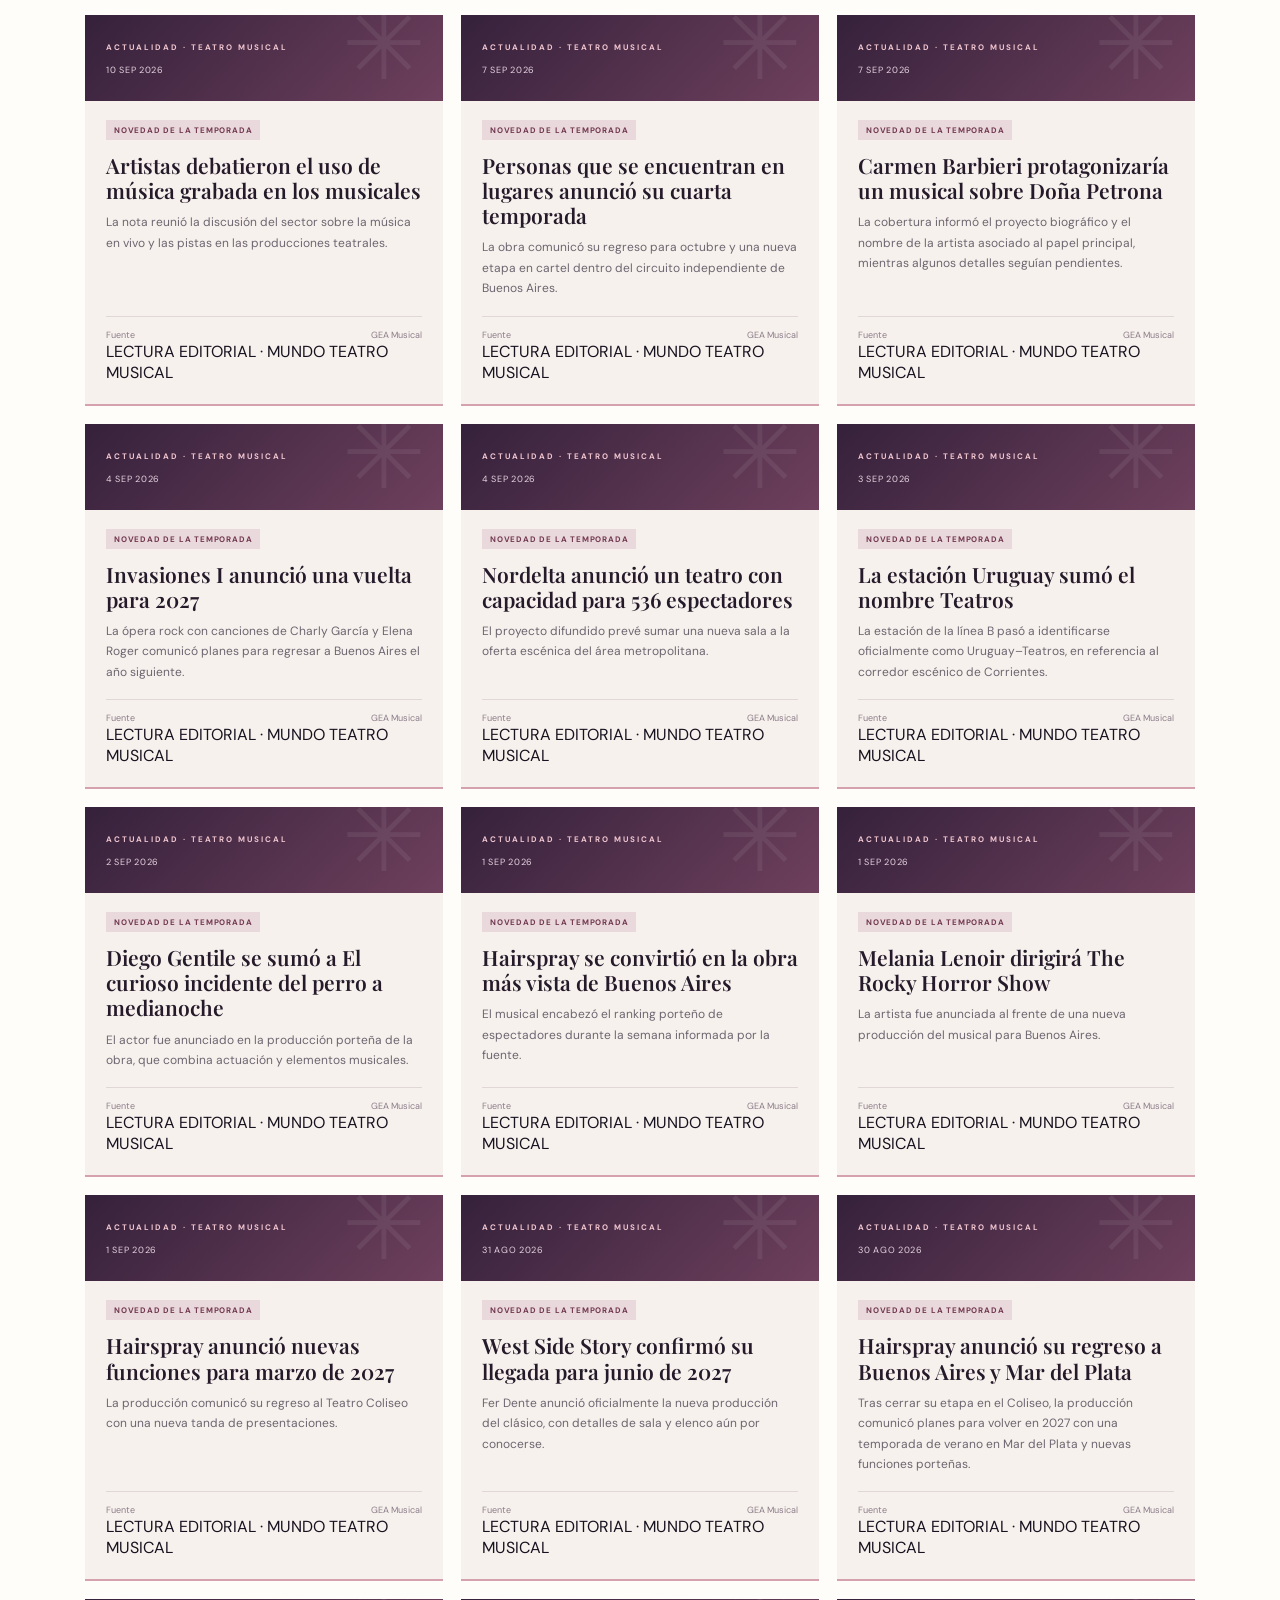
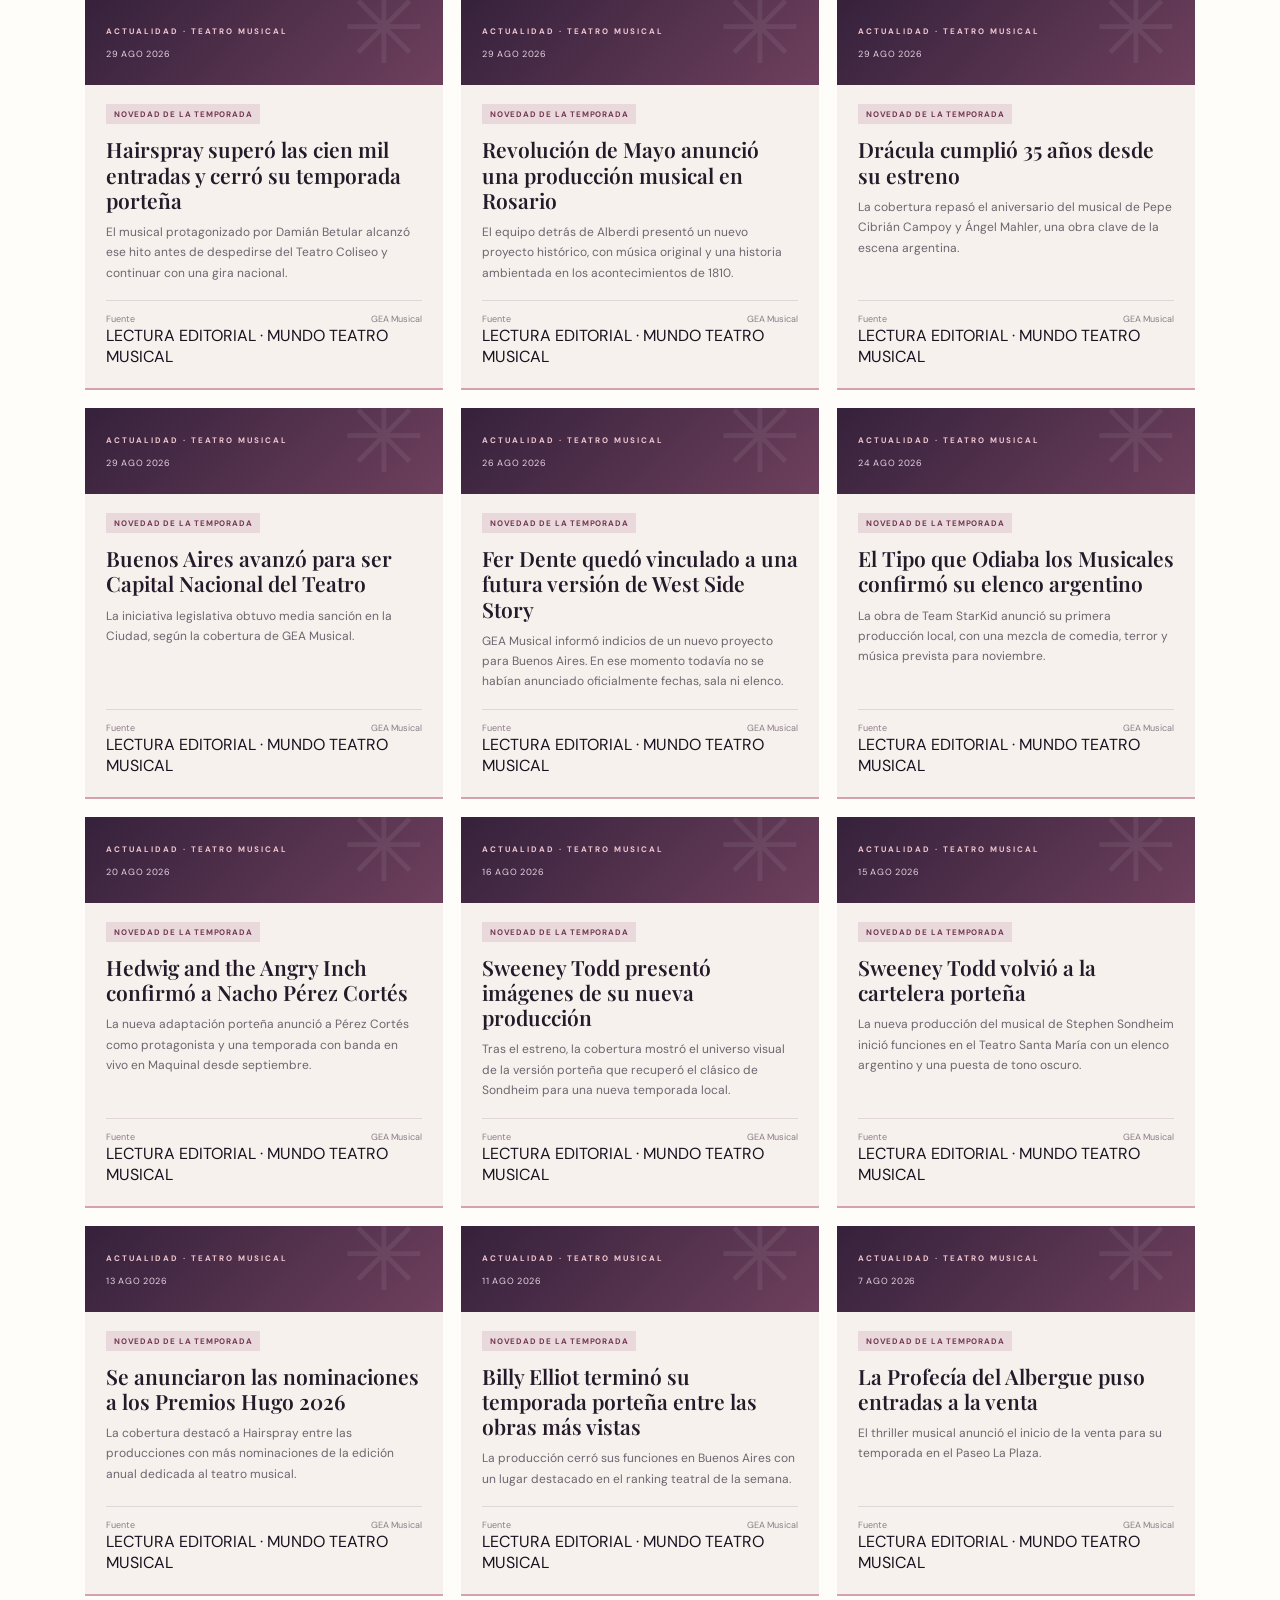
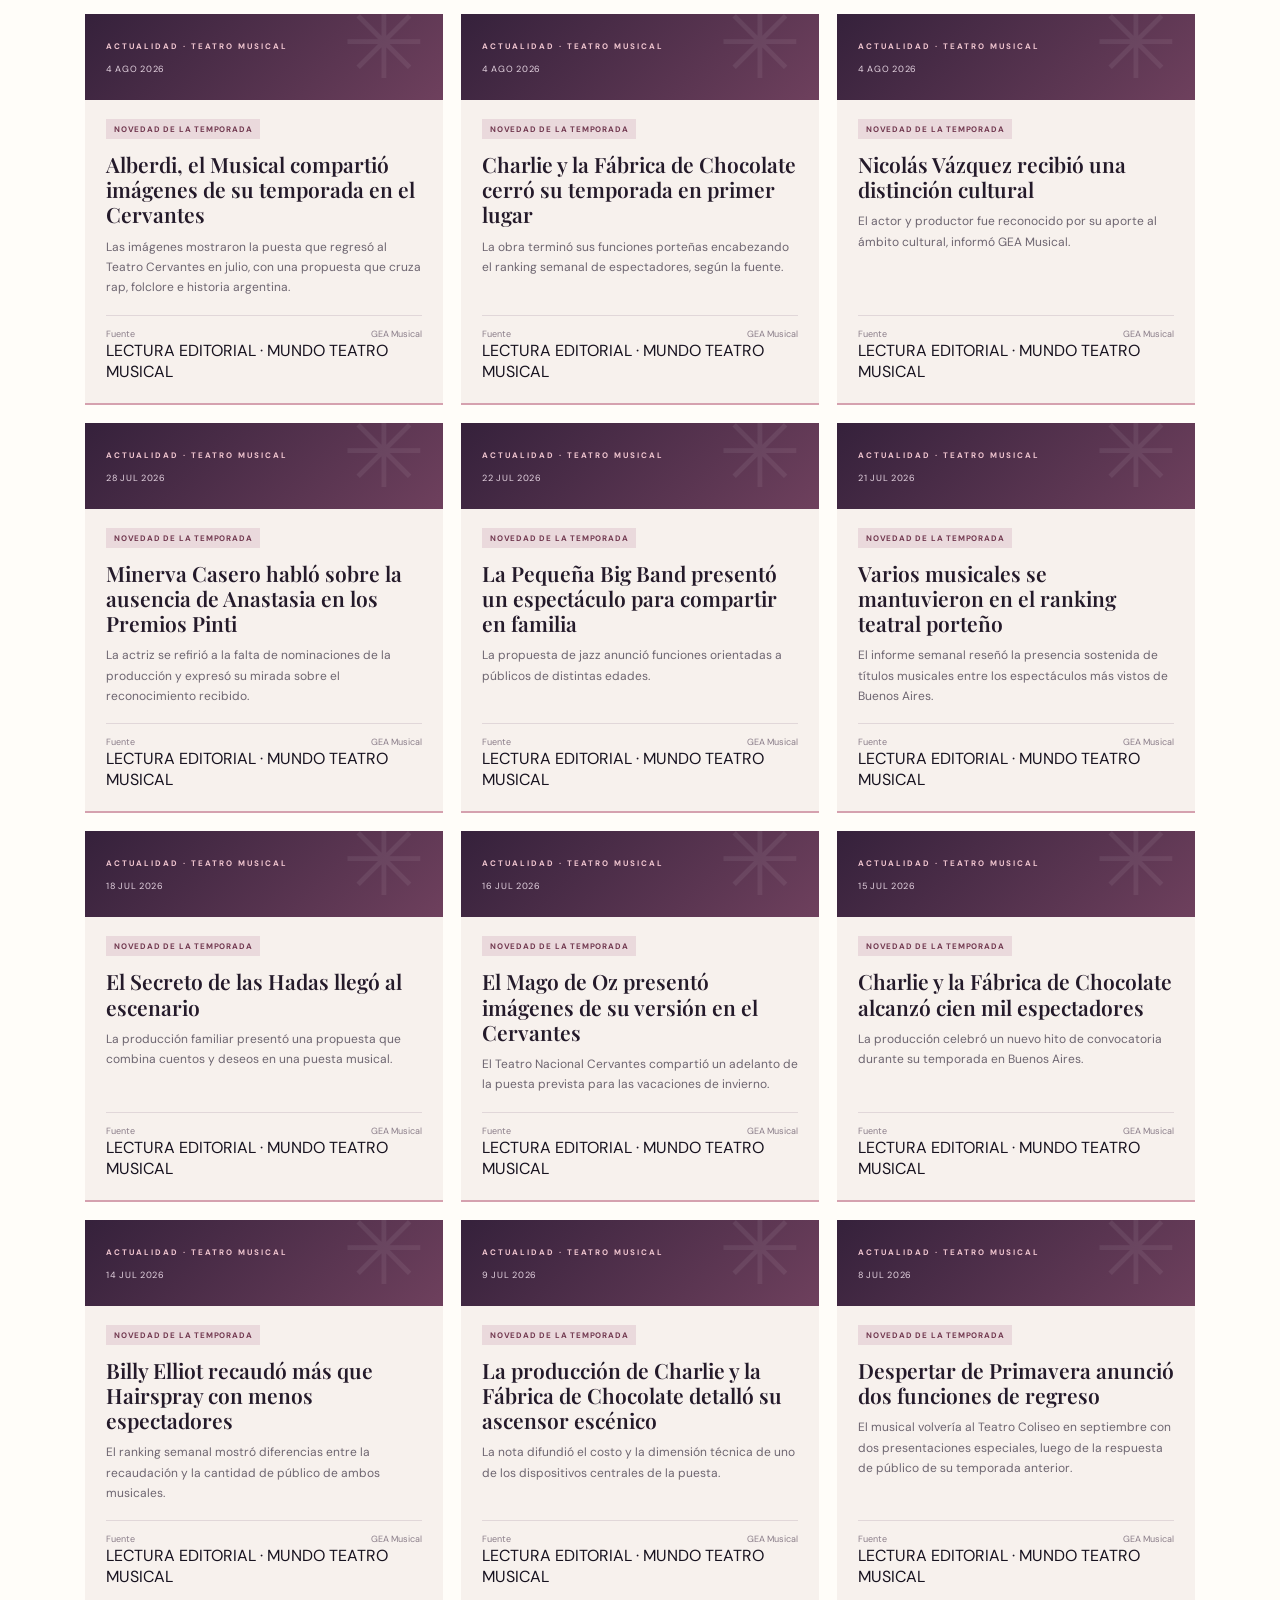
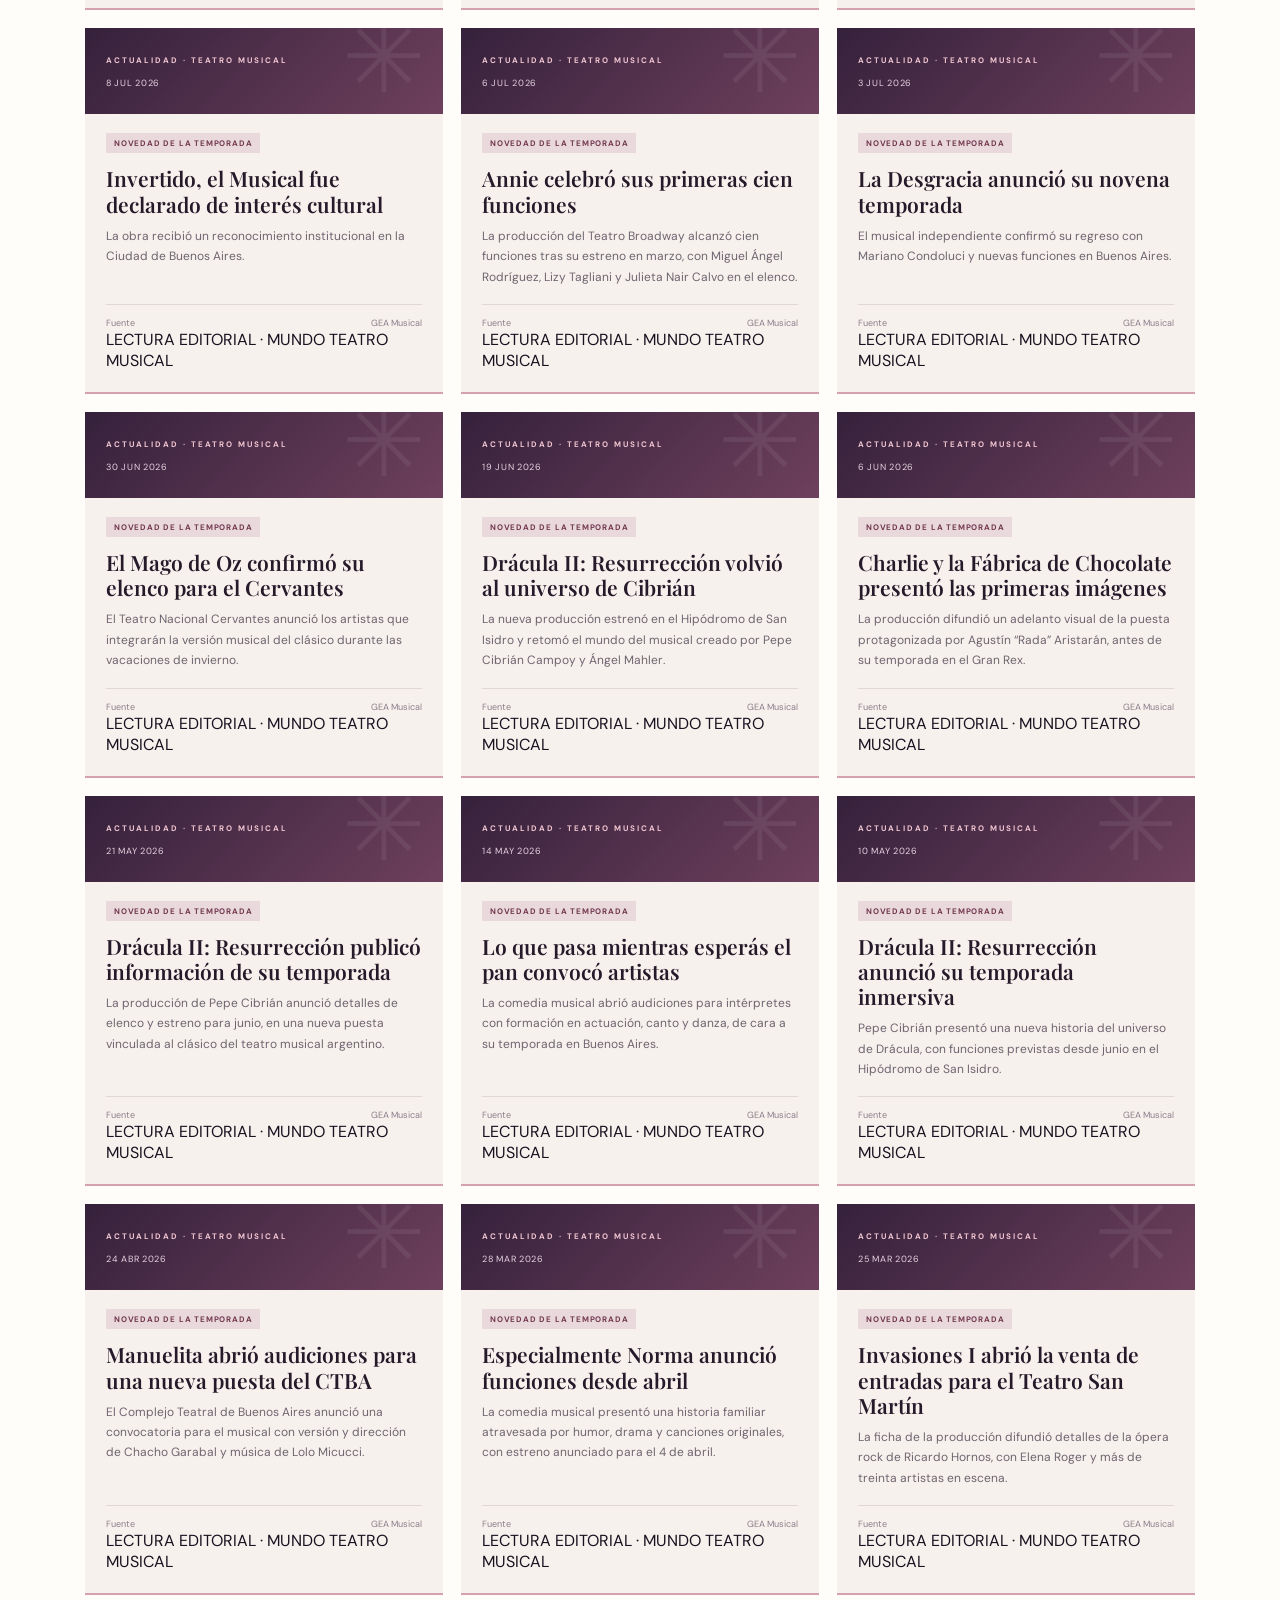
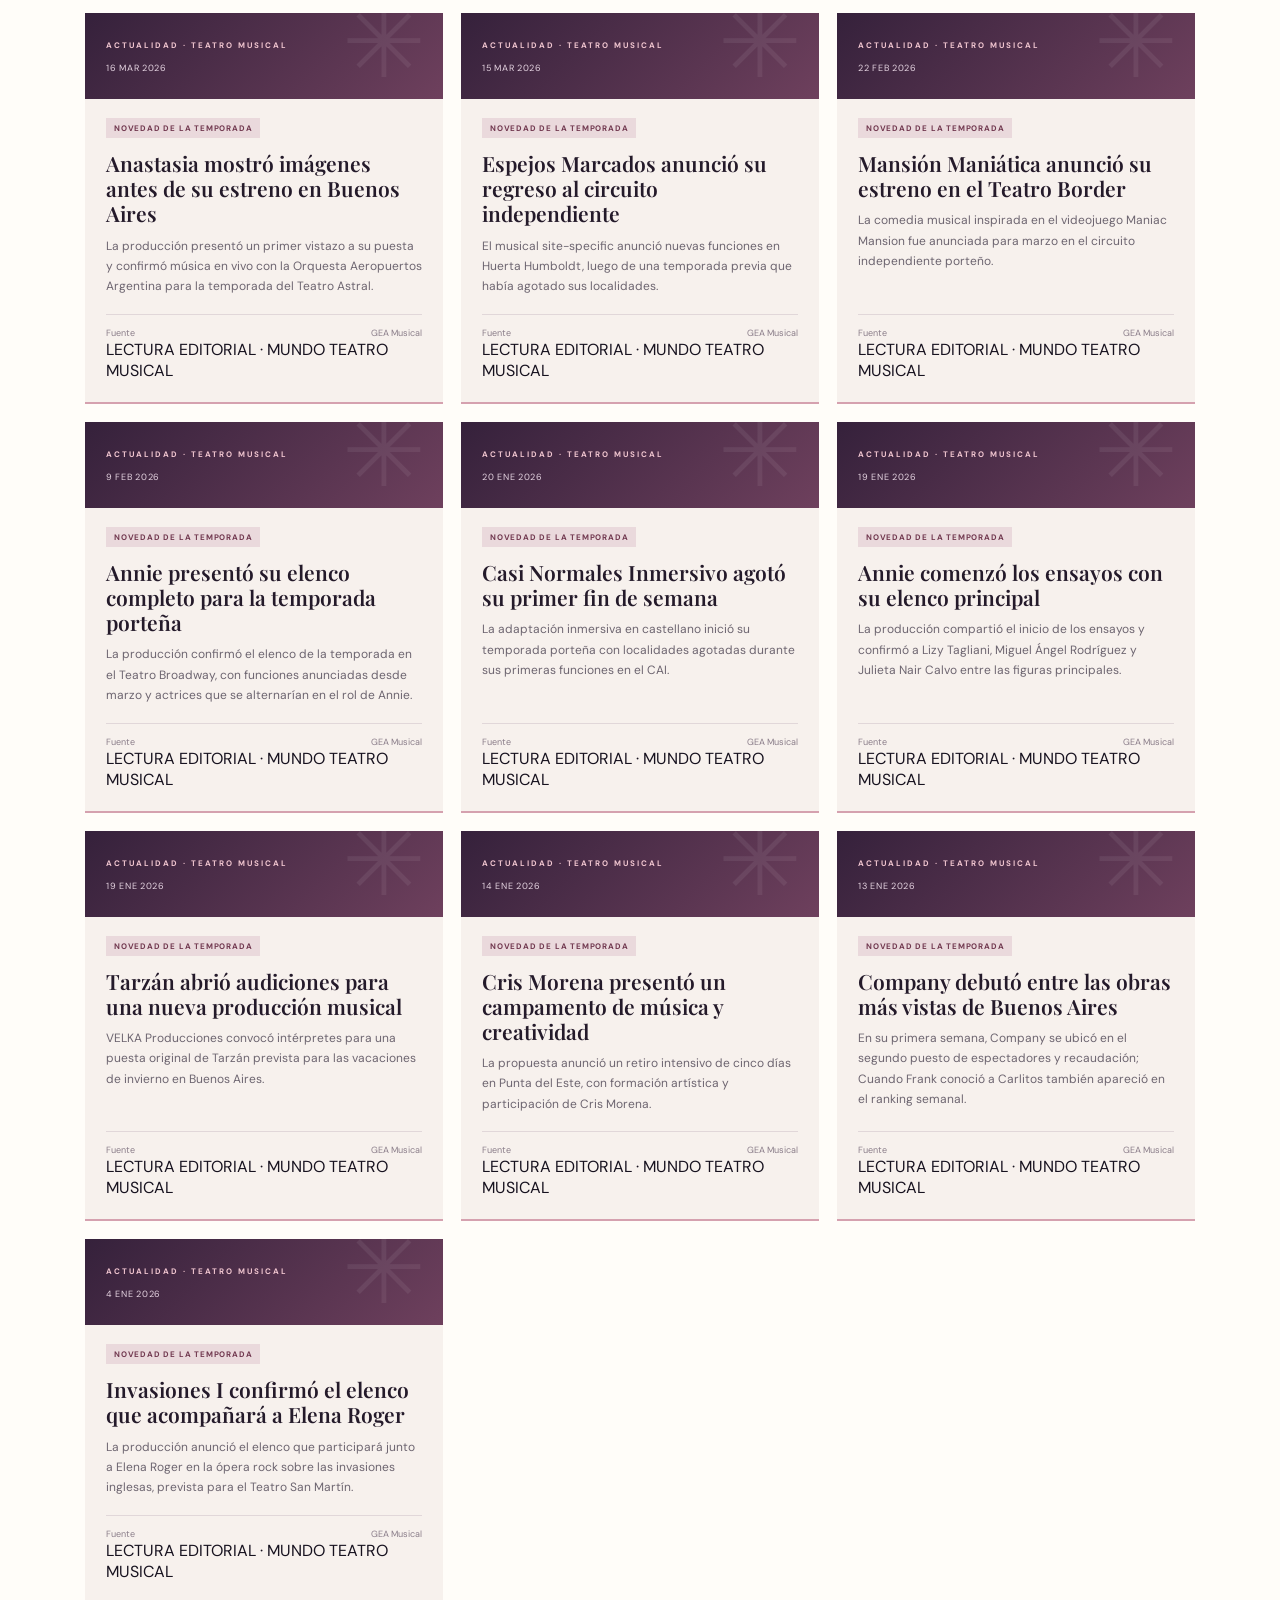
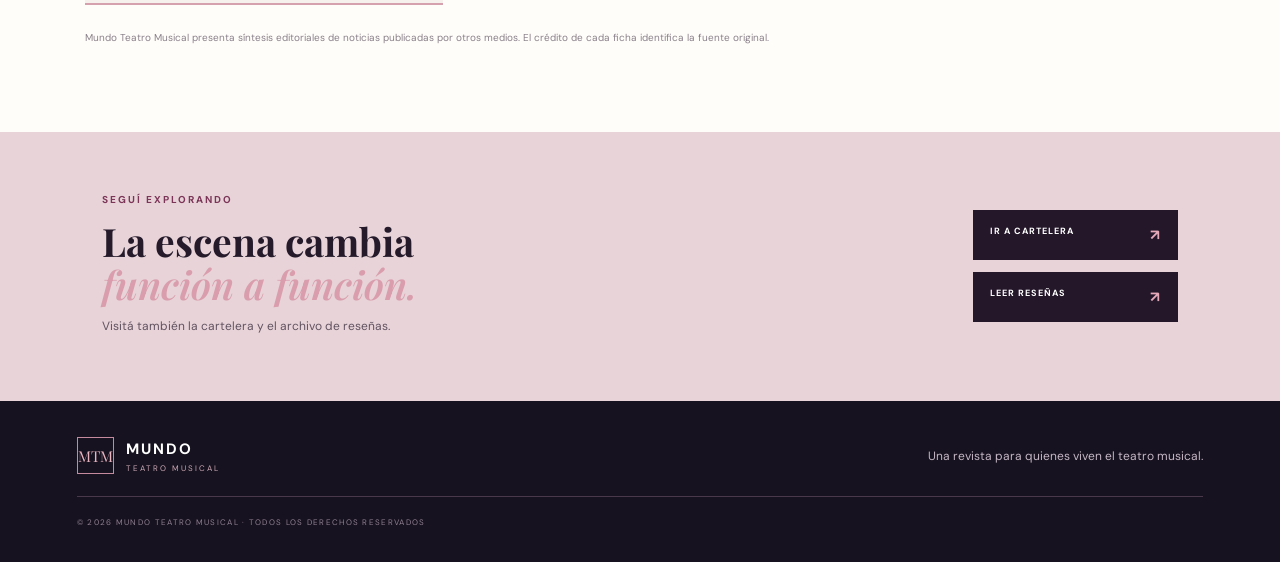
==== commit ab90959e: "Ampliar archivo y navegación mensual de noticias" ====
--- a/actualidad.html
+++ b/actualidad.html
@@ -33,12 +33,14 @@
       <div class="news-hero-art" aria-hidden="true"><span class="news-orbit orbit-one"></span><span class="news-orbit orbit-two"></span><span class="news-star">✳</span><span class="news-hero-word">EN<br>ESCENA</span><span class="news-art-caption">EL TELÓN SIGUE SUBIENDO</span></div>
     </section>
     <section class="news-content">
-      <div class="news-intro"><div><span class="eyebrow">LA CONVERSACIÓN DE HOY</span><h2>Noticias del musical</h2></div><p>Revista en actualización semanal. Cada ficha se lee acá mismo, con una síntesis editorial y el crédito del medio que publicó la información.</p></div>
+      <div class="news-intro"><div><span class="eyebrow">LA CONVERSACIÓN DE HOY</span><h2>Noticias del musical</h2></div><p>Revista en actualización semanal: noticias, estrenos, convocatorias y movimientos de la escena. Explorá el archivo completo por tema, mes o palabra clave; cada ficha se lee acá mismo con el crédito de su fuente.</p></div>
+      <div class="news-stats" aria-label="Archivo de noticias"><div><strong>100</strong><span>NOTICIAS</span></div><div><strong>11</strong><span>MESES DE ARCHIVO</span></div><div><strong>2026</strong><span>ENERO A NOVIEMBRE</span></div></div>
       <div class="news-controls">
         <label class="search-box"><span aria-hidden="true">⌕</span><input id="newsSearch" type="search" placeholder="Buscar obra, sala o tema…" aria-label="Buscar noticias"></label>
         <label class="filter-box"><span>TEMA</span><select id="newsFilter" aria-label="Filtrar por tema"><option value="all">Todos los temas</option><option value="estrenos">Estrenos y anuncios</option><option value="agenda">Agenda y funciones</option><option value="escena">Escena argentina</option></select></label>
+        <label class="filter-box month-filter"><span>MES</span><select id="newsMonth" aria-label="Filtrar por mes"><option value="all">Todos los meses</option></select></label>
       </div>
-      <div class="results-line"><span id="newsCount" aria-live="polite">100 NOTICIAS</span><span id="lastUpdated">ACTUALIZADO 6 DE noviembre DE 2026</span></div>
+      <div class="results-line"><span id="newsCount" aria-live="polite">100 NOTICIAS</span><span id="lastUpdated">ARCHIVO ENERO–NOVIEMBRE 2026</span></div>
       <div class="news-grid" id="newsGrid"><article class="news-card"><div class="news-card-top"><span class="eyebrow">AGENDA · BUENOS AIRES</span><time datetime="2026-11-04">4 NOV 2026</time></div><div class="news-card-body"><span class="news-status">Resumen de cartelera</span><h3>Noviembre: estrenos, regresos y nuevas funciones</h3><p>Musicales Baires reúne novedades de la cartelera porteña para noviembre, con estrenos, regresos y funciones anunciadas en distintas salas.</p><div class="news-meta"><span>Fuente</span><span>Musicales Baires</span></div><span class="news-reading-note">LECTURA EDITORIAL · MUNDO TEATRO MUSICAL</span></div></article>
 <article class="news-card"><div class="news-card-top"><span class="eyebrow">ACTUALIDAD · TEATRO MUSICAL</span><time datetime="2026-11-04">4 NOV 2026</time></div><div class="news-card-body"><span class="news-status">Novedad de la temporada</span><h3>Harry Potter and the Cursed Child llegará en versión escolar</h3><p>La adaptación High School Edition fue anunciada para 2027 en el Auditorio Belgrano, con participación de actores y estudiantes de teatro.</p><div class="news-meta"><span>Fuente</span><span>GEA Musical</span></div><span class="news-reading-note">LECTURA EDITORIAL · MUNDO TEATRO MUSICAL</span></div></article>
 <article class="news-card"><div class="news-card-top"><span class="eyebrow">ANUNCIO · BUENOS AIRES</span><time datetime="2026-11-03">3 NOV 2026</time></div><div class="news-card-body"><span class="news-status">Estreno anunciado · 2027</span><h3>Florencia Peña y Juliana Gattas protagonizarán Chicago</h3><p>La versión argentina del musical fue anunciada para mayo de 2027 en el Teatro El Nacional Sancor Seguros, con Peña como Roxie y Gattas como Velma.</p><div class="news-meta"><span>Fuente</span><span>eltrecetv.com.ar</span></div><span class="news-reading-note">LECTURA EDITORIAL · MUNDO TEATRO MUSICAL</span></div></article>
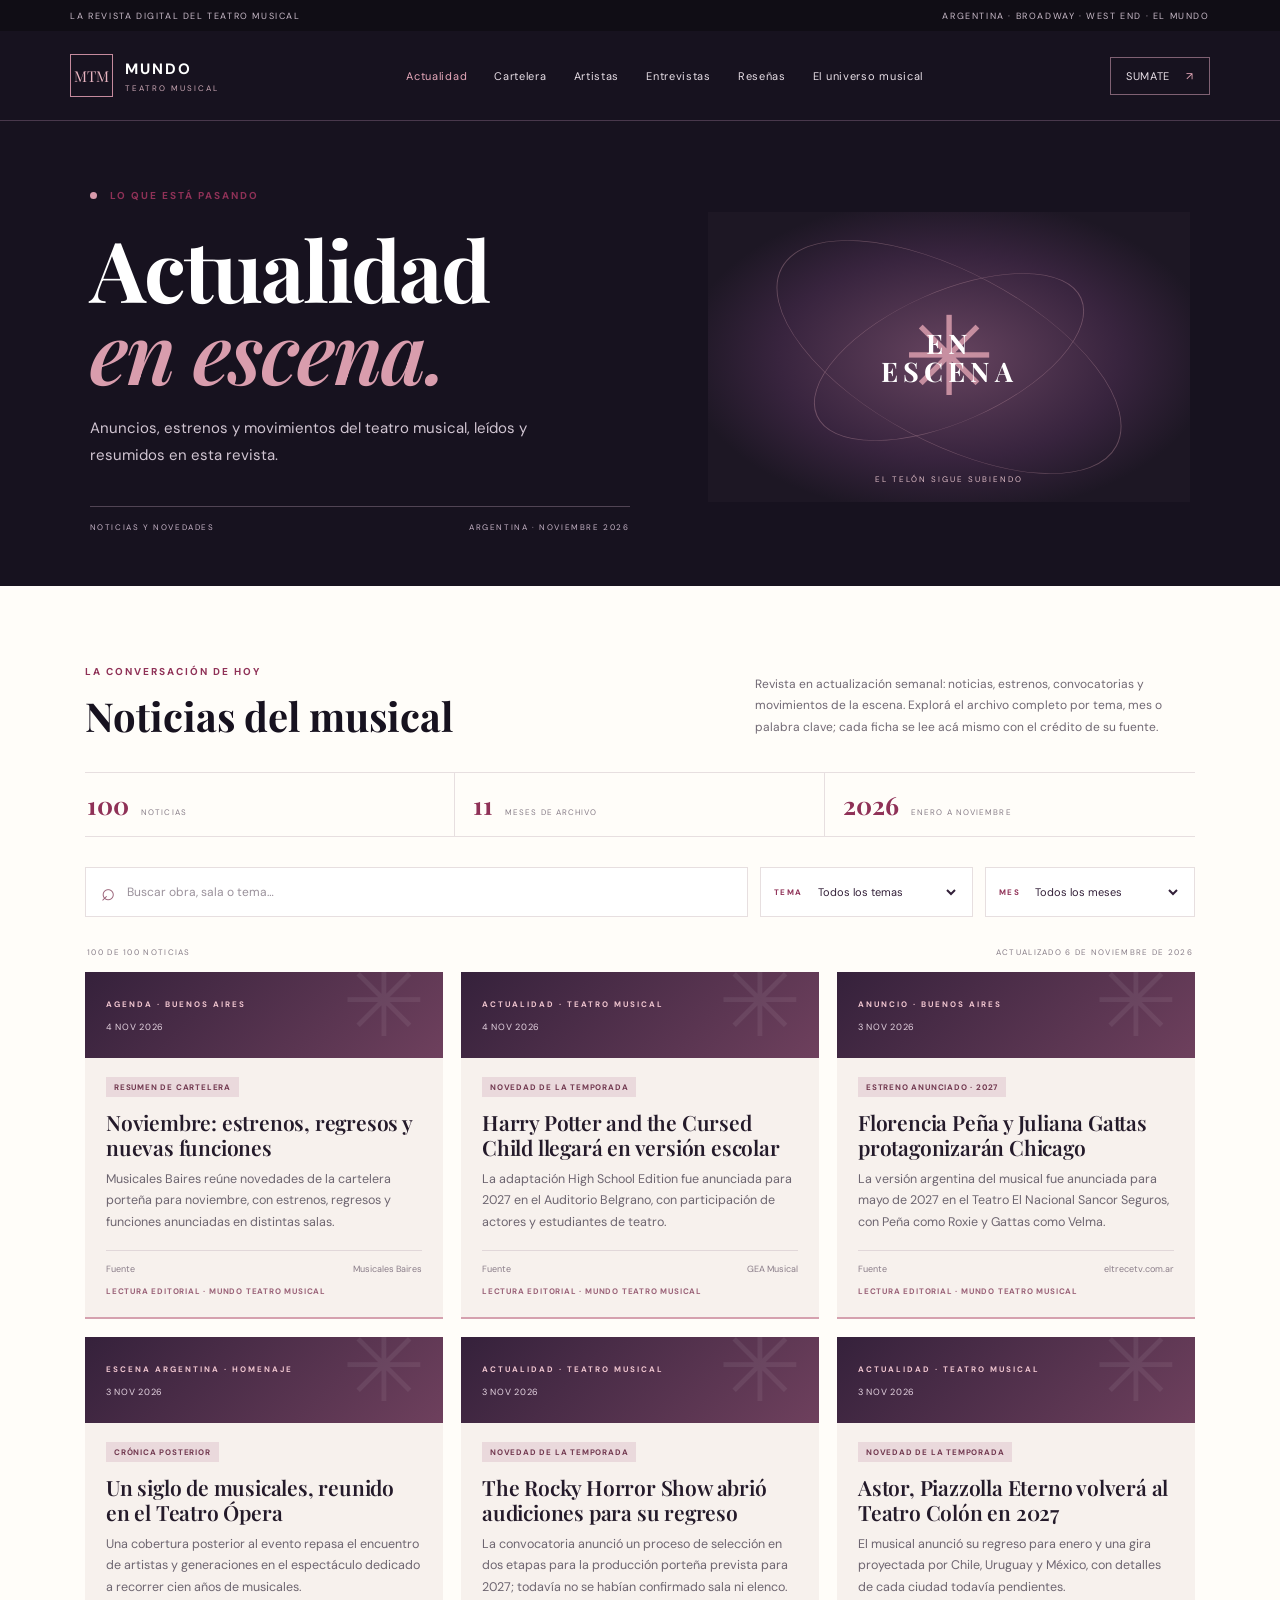
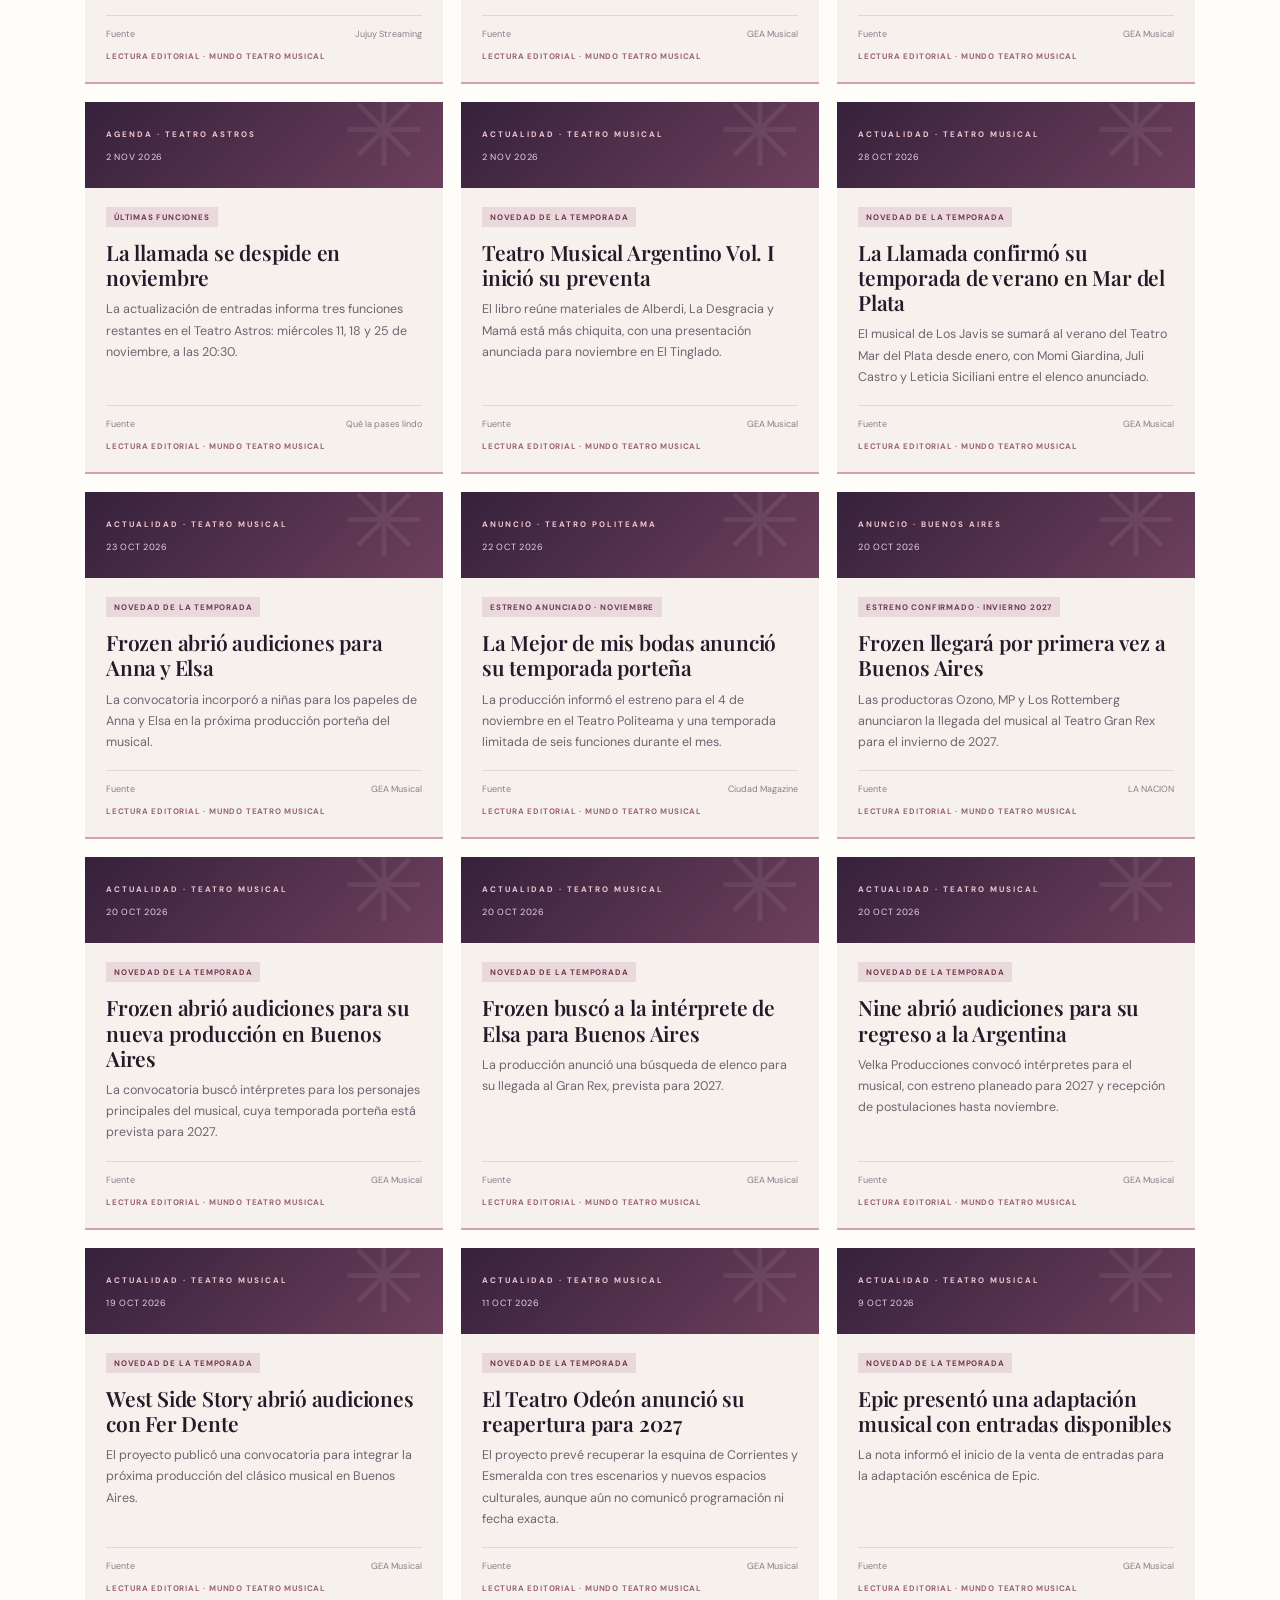
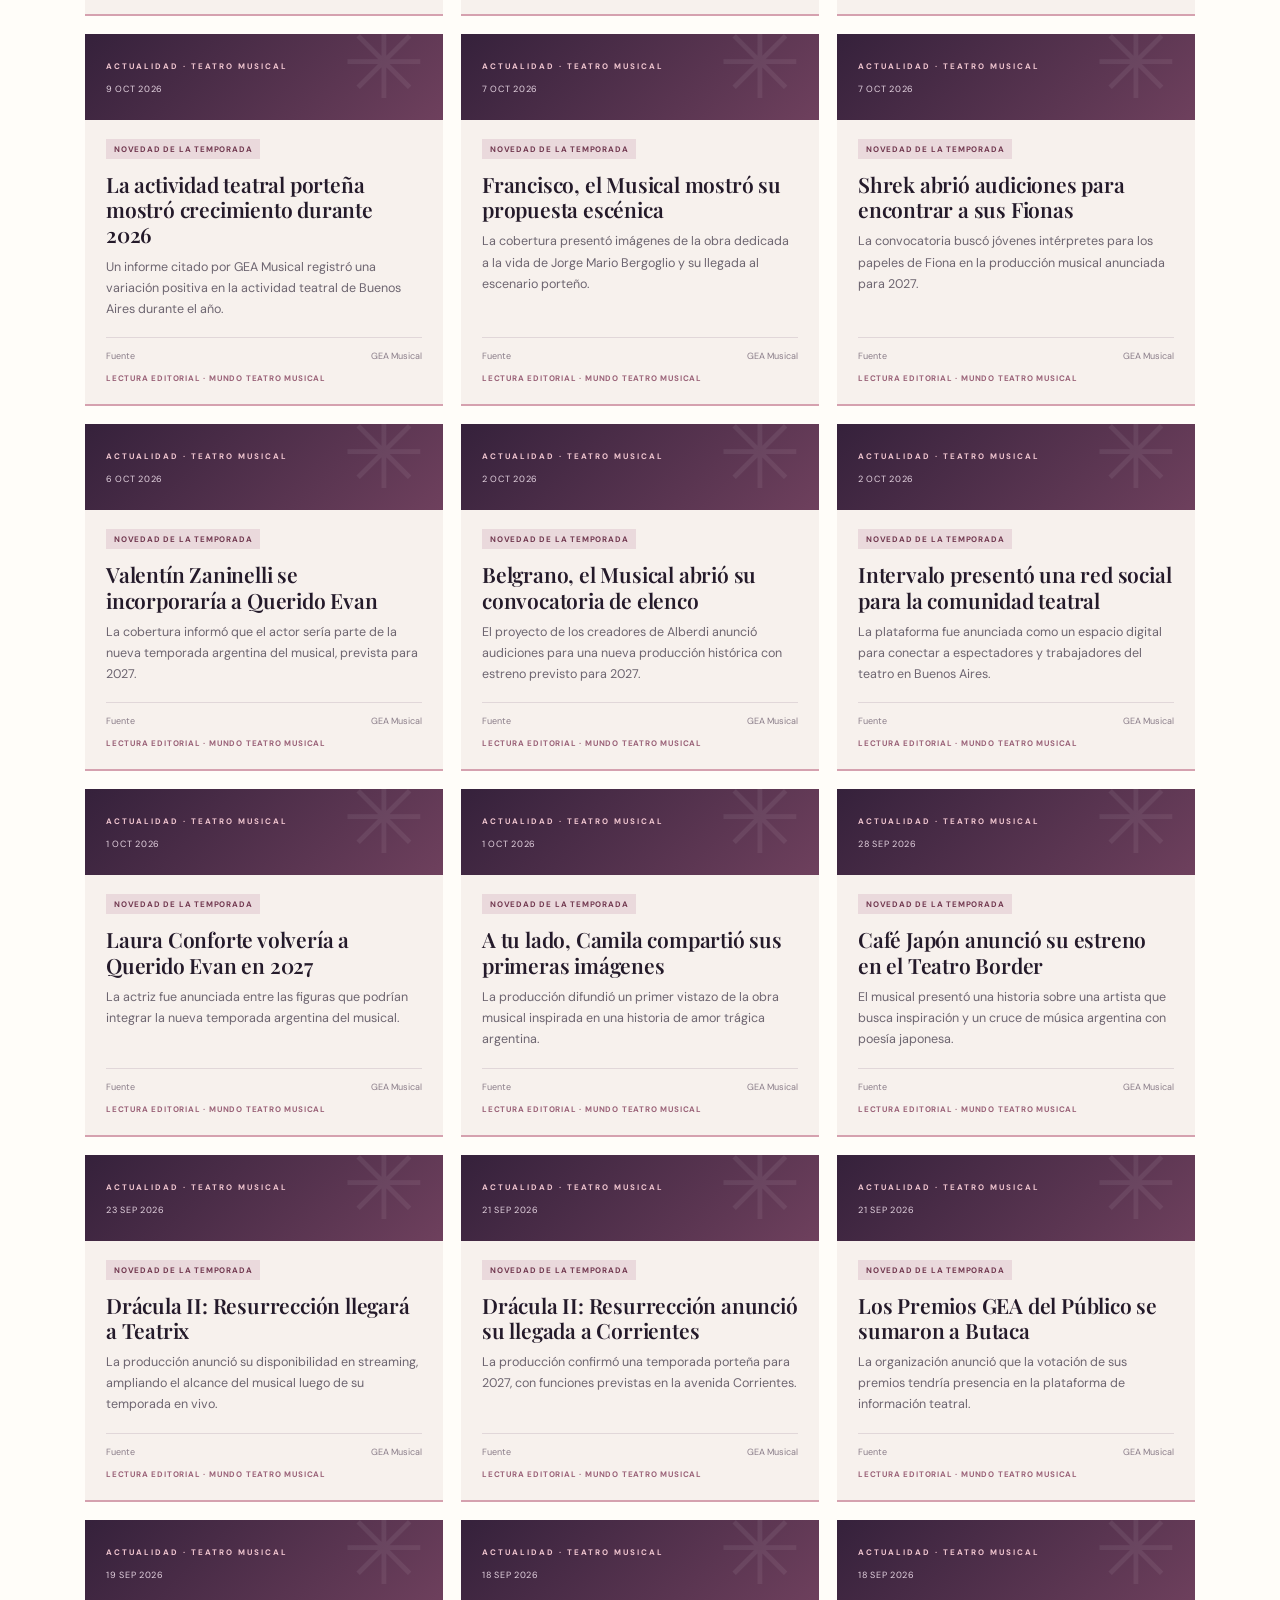
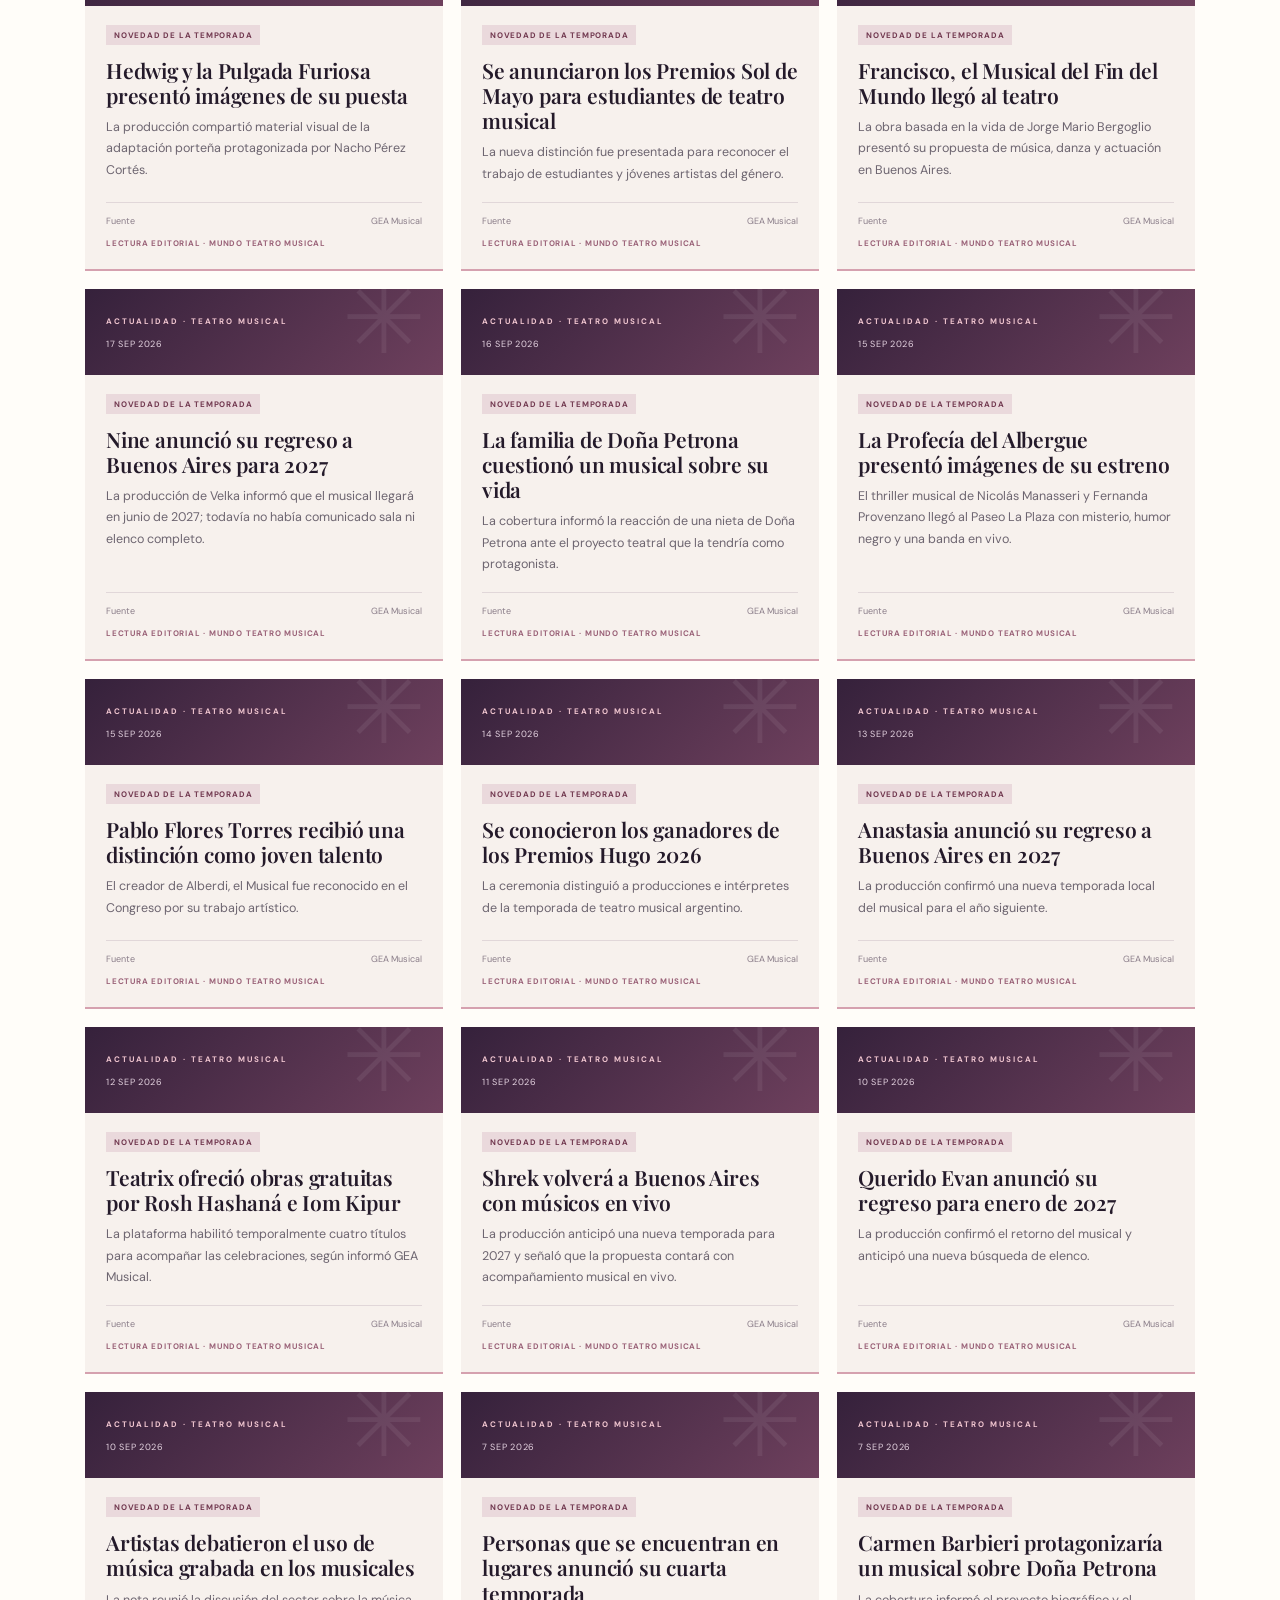
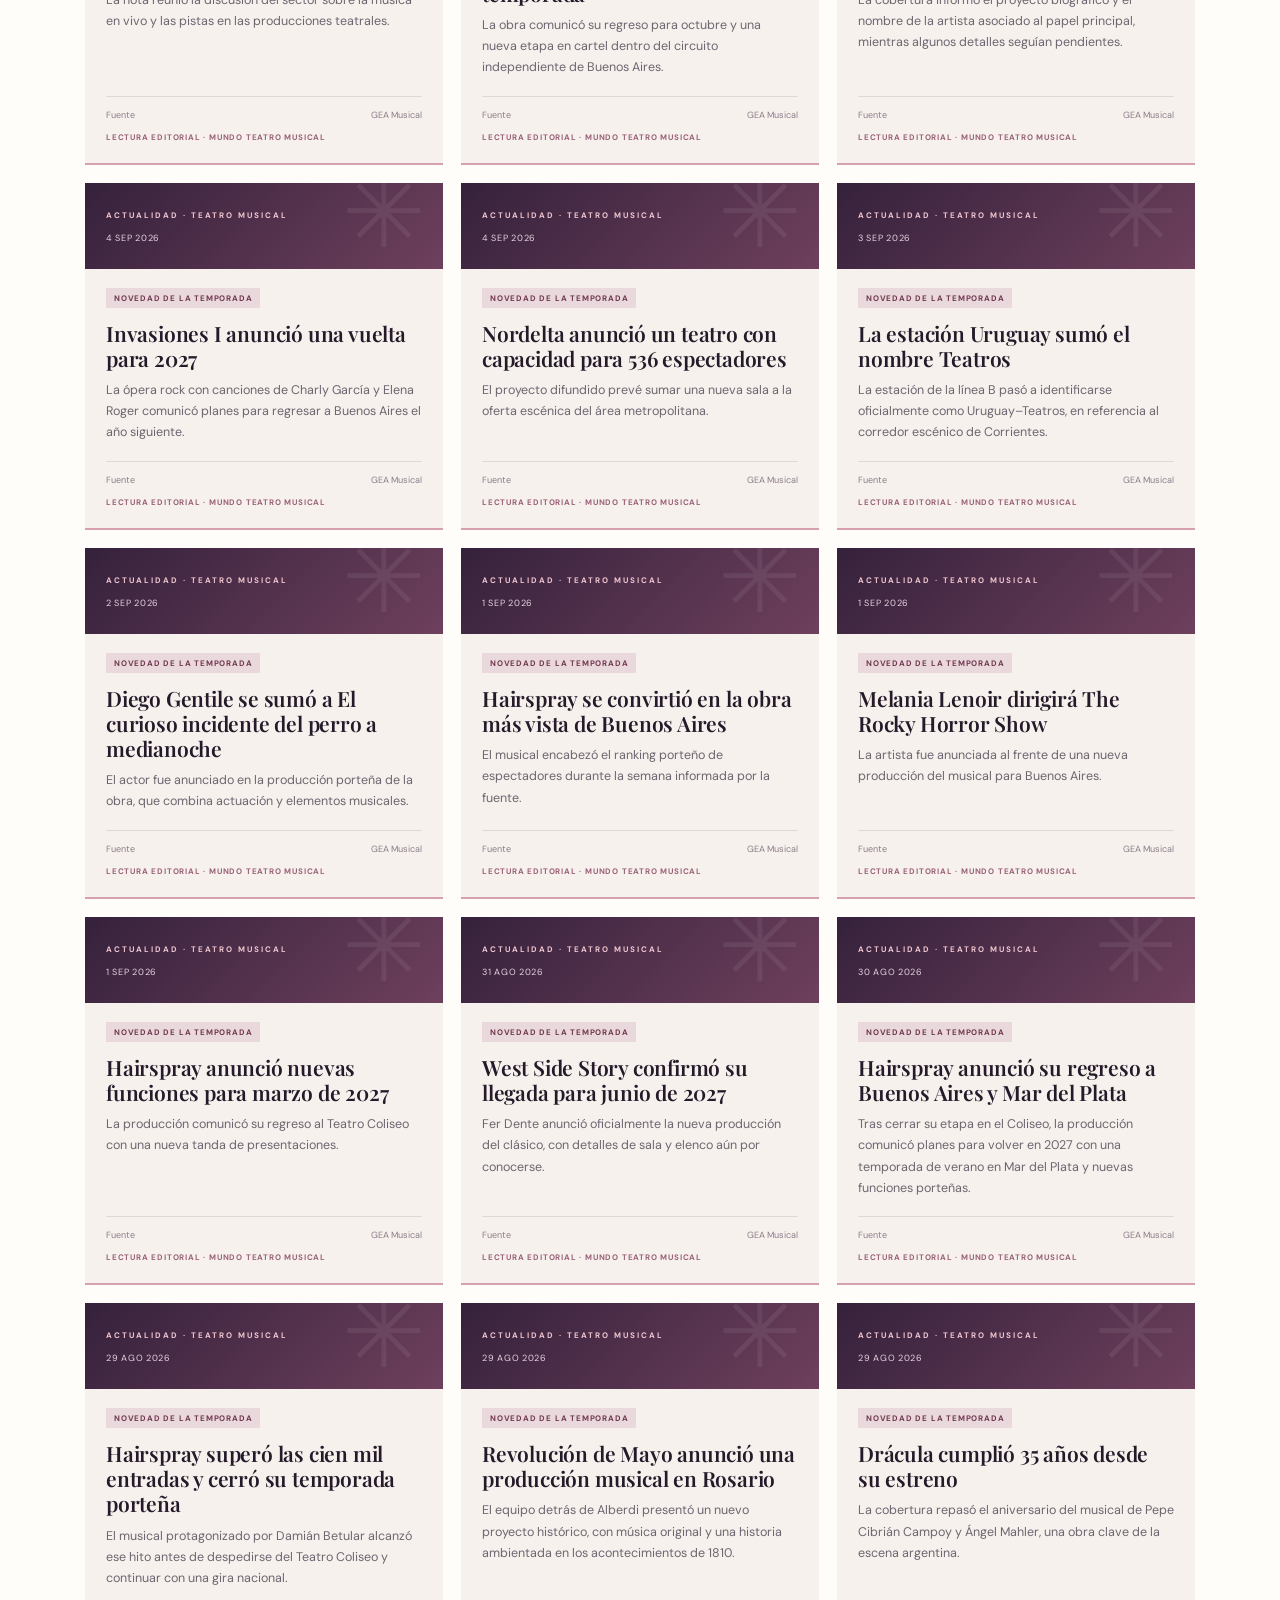
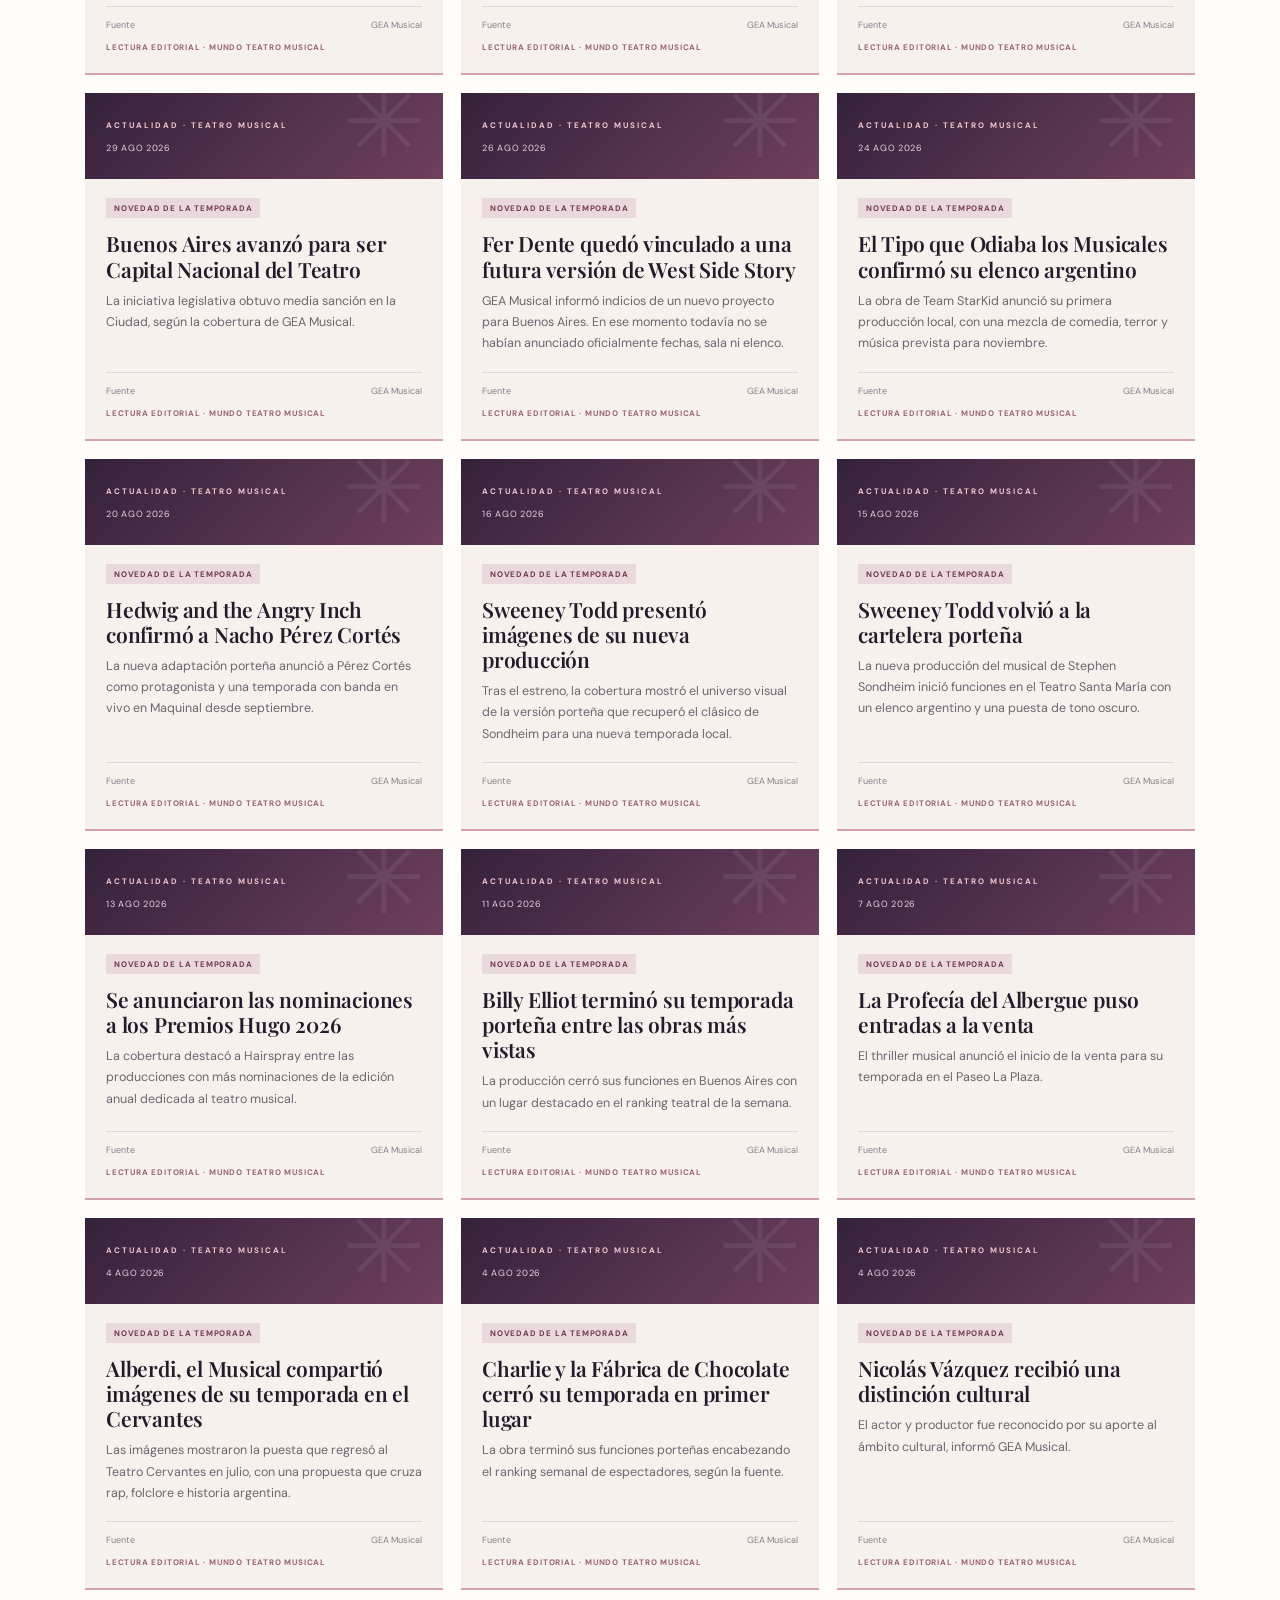
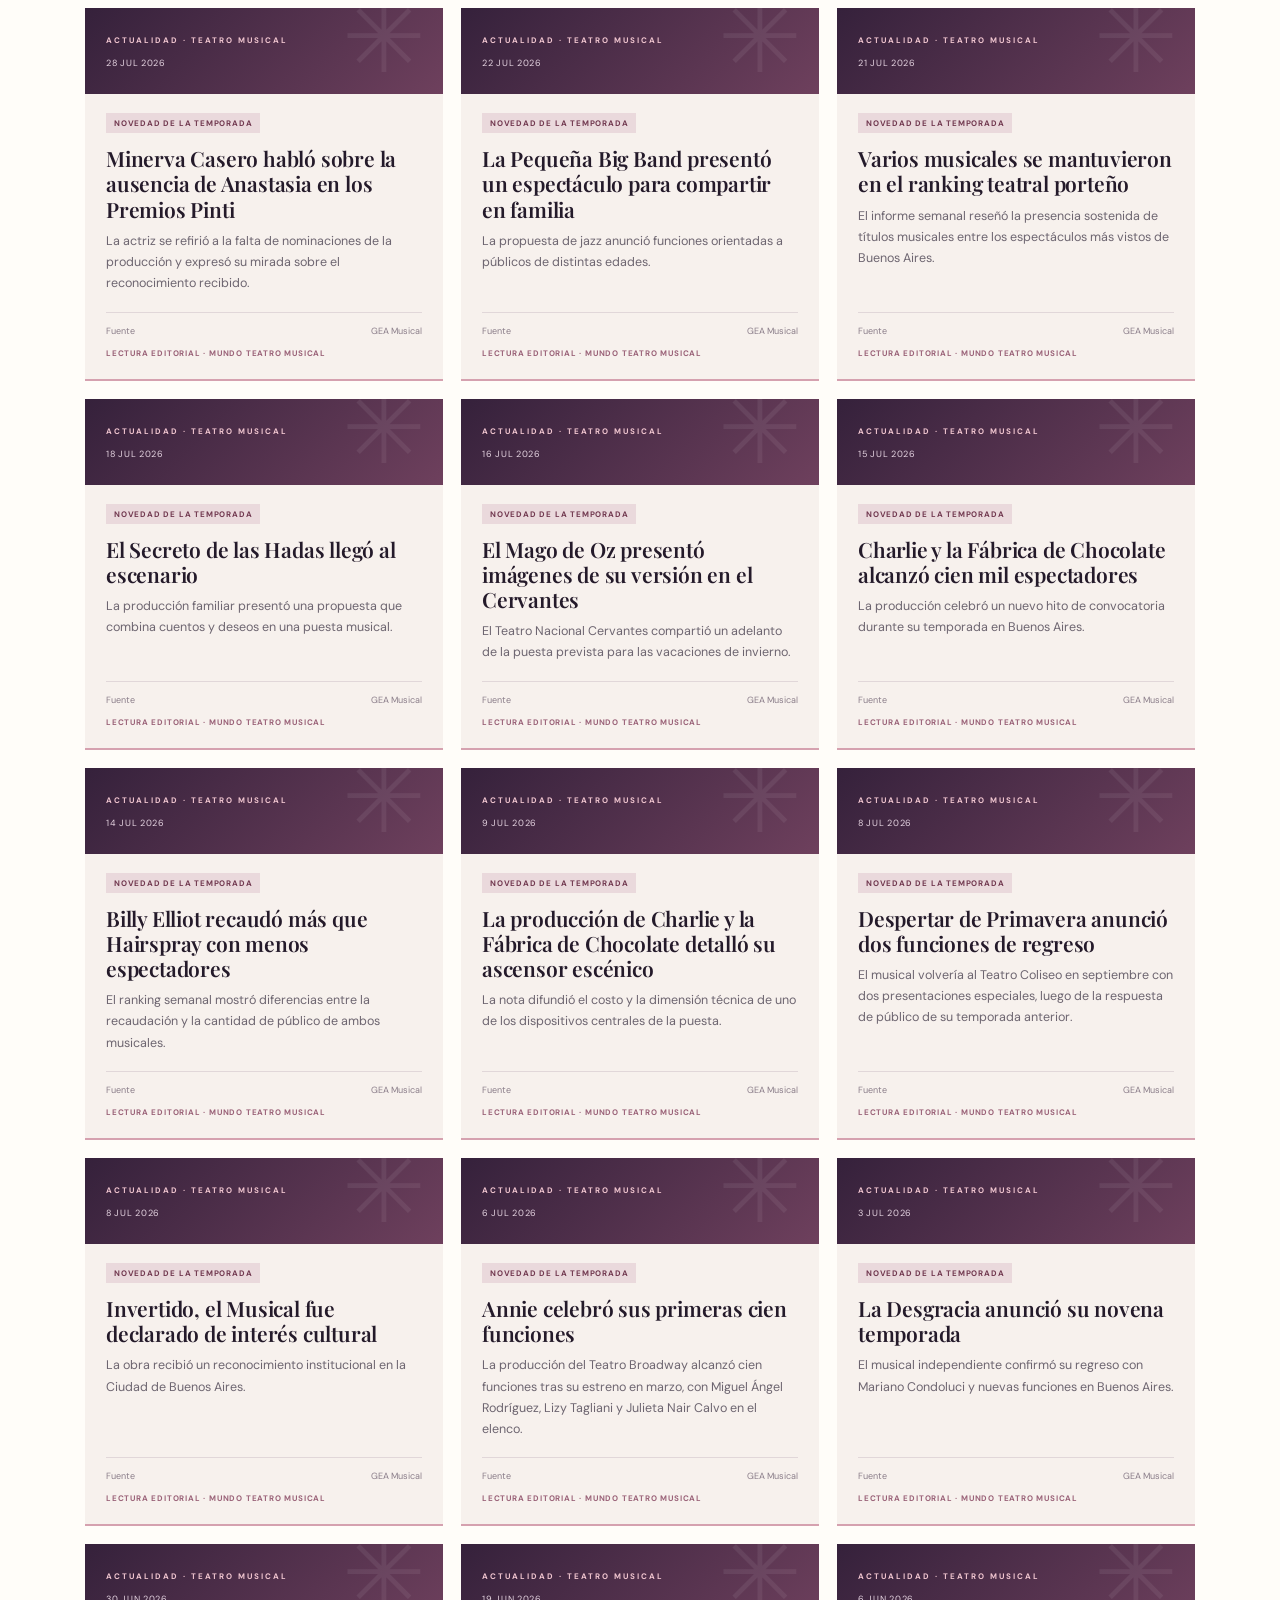
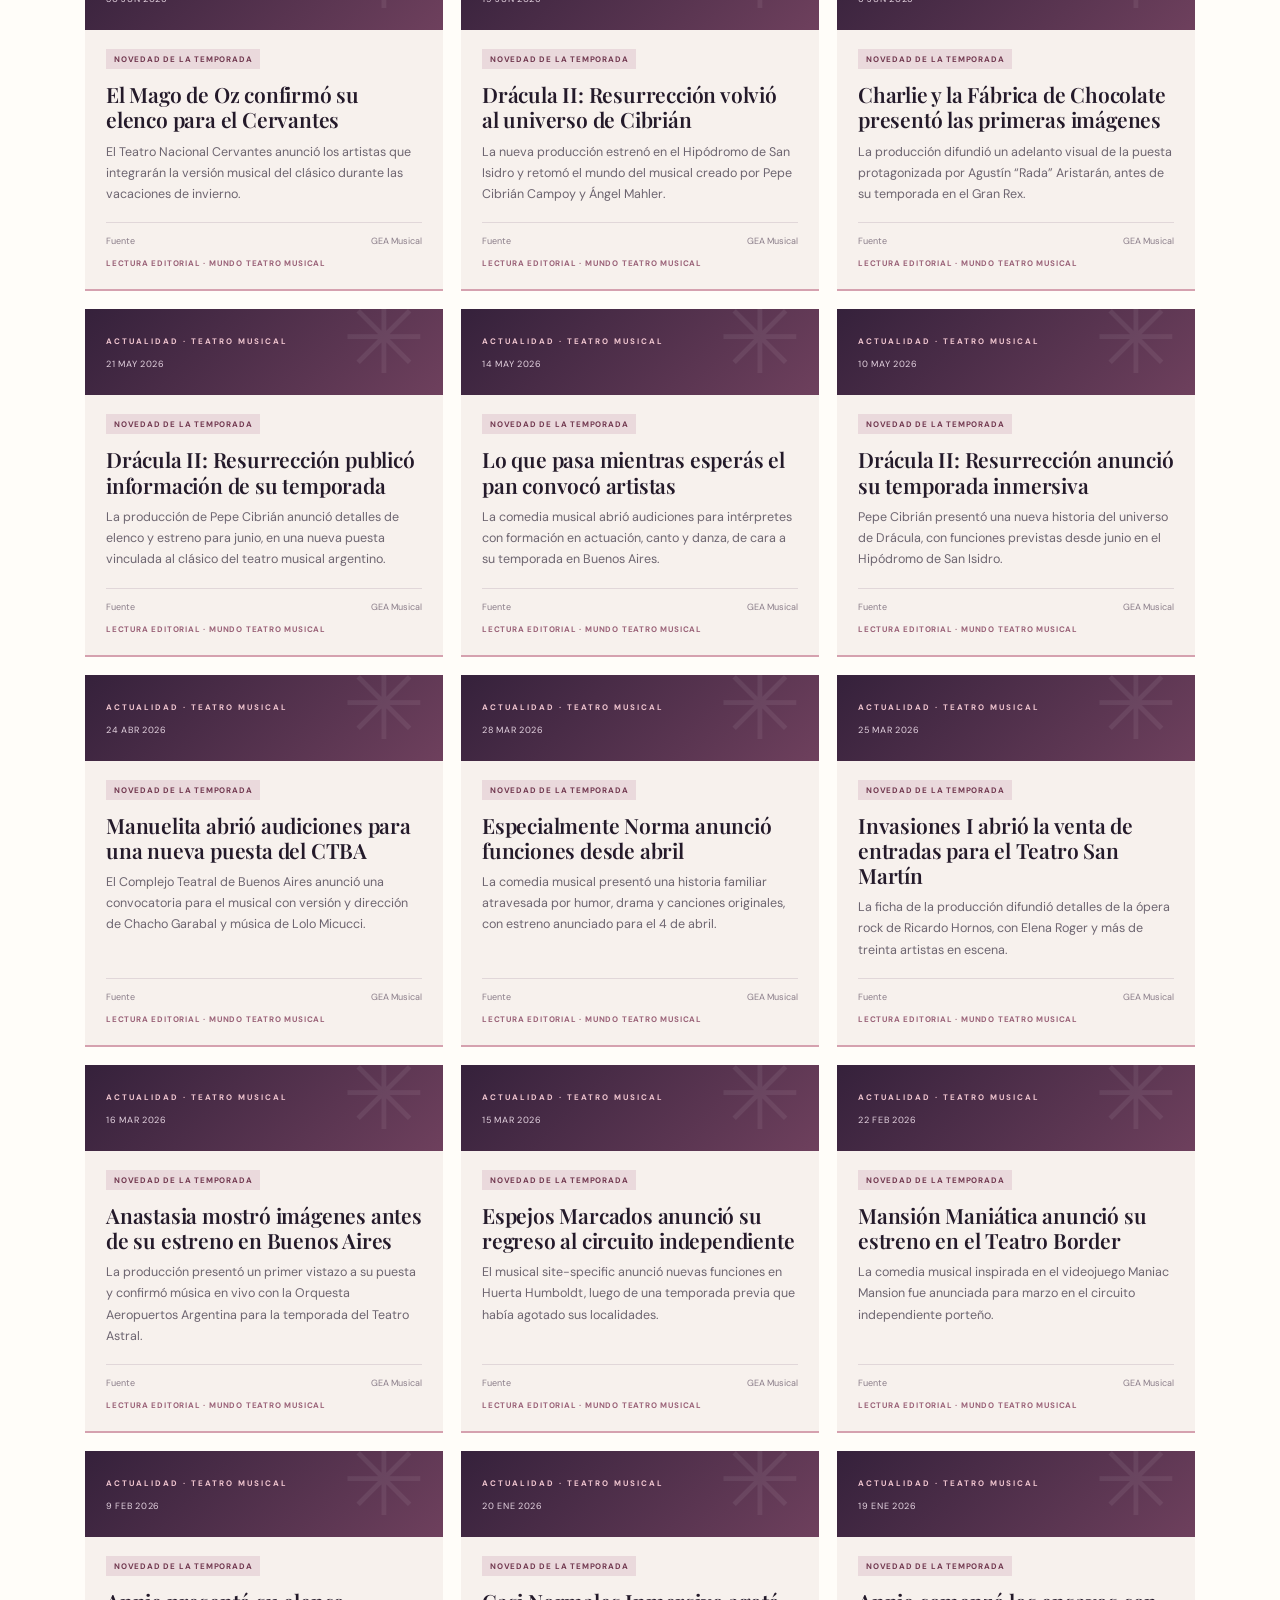
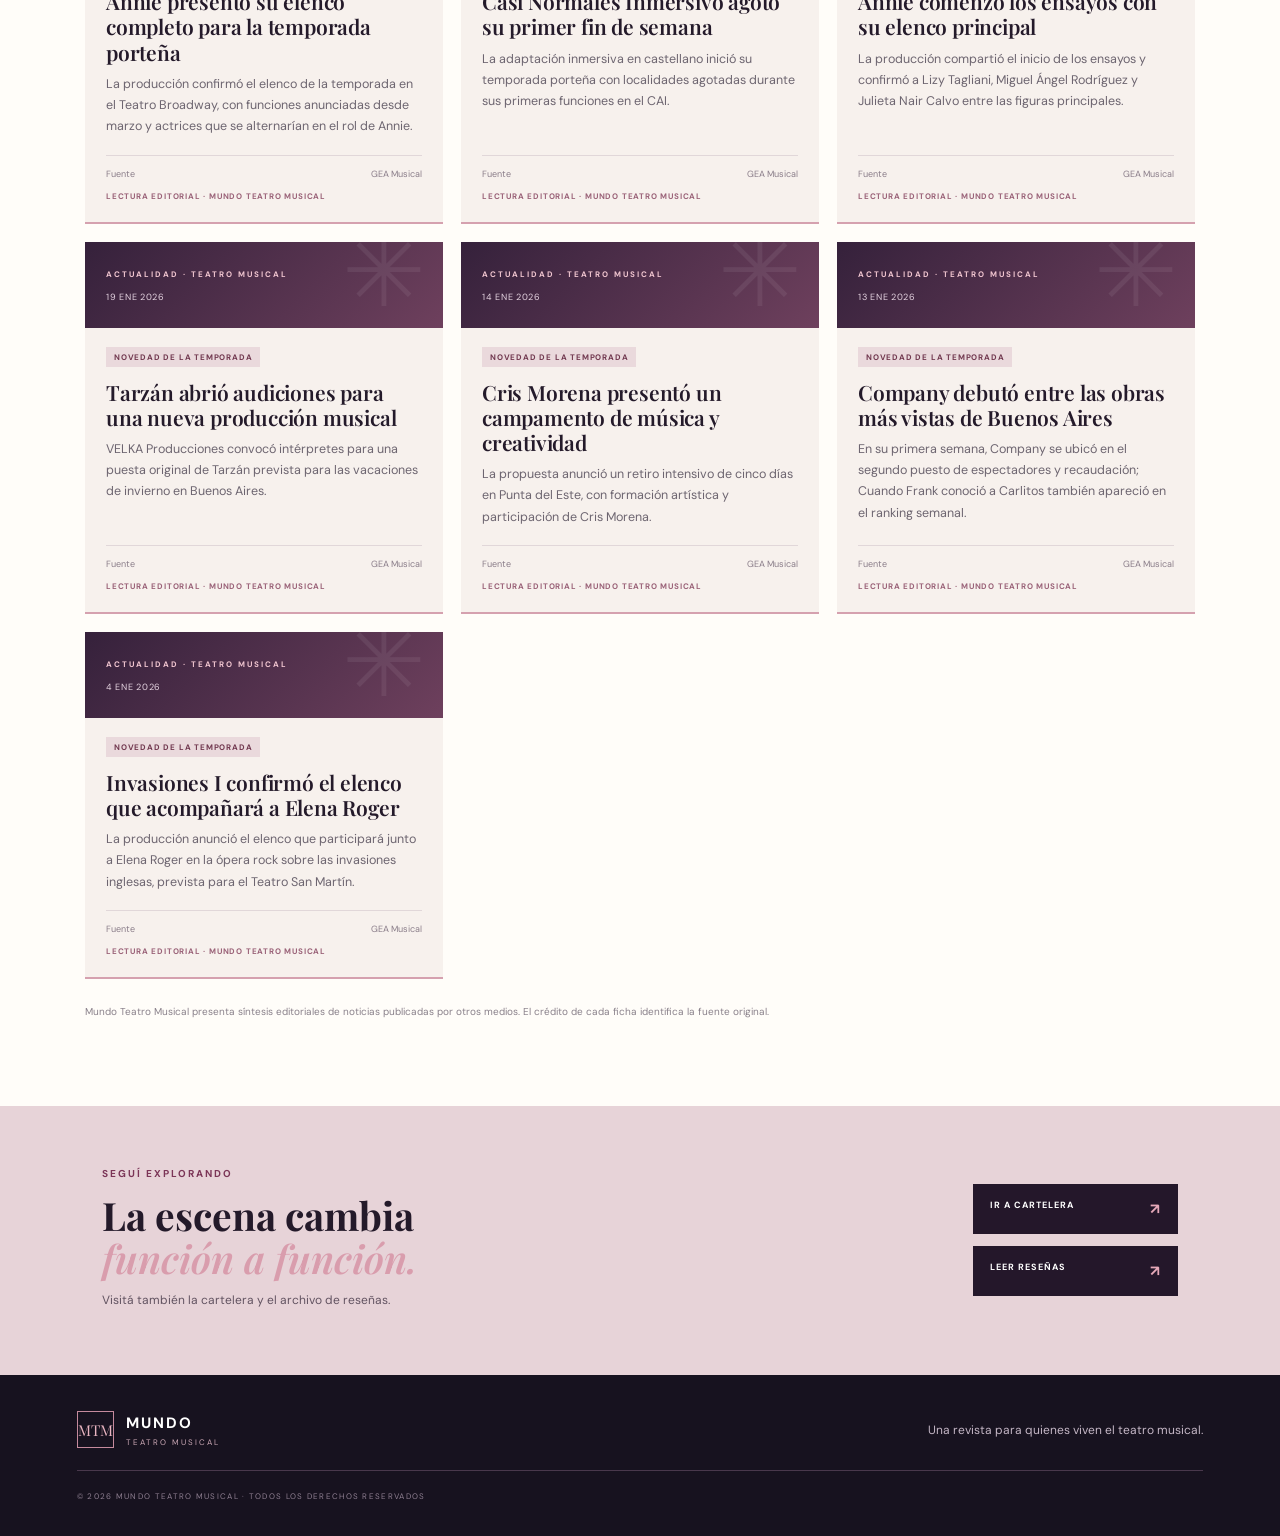
==== commit d7c88146: "Activar navegación mensual y actualización del archivo" ====
--- a/actualidad.html
+++ b/actualidad.html
@@ -10,7 +10,7 @@
   <link rel="preconnect" href="https://fonts.gstatic.com" crossorigin>
   <link href="https://fonts.googleapis.com/css2?family=DM+Sans:wght@400;500;600;700&family=Playfair+Display:wght@600;700;800&display=swap" rel="stylesheet">
   <link rel="stylesheet" href="styles.css">
-  <link rel="stylesheet" href="actualidad.css">
+  <link rel="stylesheet" href="actualidad.css?v=20261106-expanded">
 </head>
 <body class="news-page">
   <div class="topline"><span>LA REVISTA DIGITAL DEL TEATRO MUSICAL</span><span>ARGENTINA · BROADWAY · WEST END · EL MUNDO</span></div>
@@ -40,107 +40,13 @@
         <label class="filter-box"><span>TEMA</span><select id="newsFilter" aria-label="Filtrar por tema"><option value="all">Todos los temas</option><option value="estrenos">Estrenos y anuncios</option><option value="agenda">Agenda y funciones</option><option value="escena">Escena argentina</option></select></label>
         <label class="filter-box month-filter"><span>MES</span><select id="newsMonth" aria-label="Filtrar por mes"><option value="all">Todos los meses</option></select></label>
       </div>
-      <div class="results-line"><span id="newsCount" aria-live="polite">100 NOTICIAS</span><span id="lastUpdated">ARCHIVO ENERO–NOVIEMBRE 2026</span></div>
+      <div class="results-line"><span id="newsCount" aria-live="polite">CARGANDO ARCHIVO</span><span id="lastUpdated">ARCHIVO ENERO–NOVIEMBRE 2026</span></div>
       <div class="news-grid" id="newsGrid"><article class="news-card"><div class="news-card-top"><span class="eyebrow">AGENDA · BUENOS AIRES</span><time datetime="2026-11-04">4 NOV 2026</time></div><div class="news-card-body"><span class="news-status">Resumen de cartelera</span><h3>Noviembre: estrenos, regresos y nuevas funciones</h3><p>Musicales Baires reúne novedades de la cartelera porteña para noviembre, con estrenos, regresos y funciones anunciadas en distintas salas.</p><div class="news-meta"><span>Fuente</span><span>Musicales Baires</span></div><span class="news-reading-note">LECTURA EDITORIAL · MUNDO TEATRO MUSICAL</span></div></article>
 <article class="news-card"><div class="news-card-top"><span class="eyebrow">ACTUALIDAD · TEATRO MUSICAL</span><time datetime="2026-11-04">4 NOV 2026</time></div><div class="news-card-body"><span class="news-status">Novedad de la temporada</span><h3>Harry Potter and the Cursed Child llegará en versión escolar</h3><p>La adaptación High School Edition fue anunciada para 2027 en el Auditorio Belgrano, con participación de actores y estudiantes de teatro.</p><div class="news-meta"><span>Fuente</span><span>GEA Musical</span></div><span class="news-reading-note">LECTURA EDITORIAL · MUNDO TEATRO MUSICAL</span></div></article>
 <article class="news-card"><div class="news-card-top"><span class="eyebrow">ANUNCIO · BUENOS AIRES</span><time datetime="2026-11-03">3 NOV 2026</time></div><div class="news-card-body"><span class="news-status">Estreno anunciado · 2027</span><h3>Florencia Peña y Juliana Gattas protagonizarán Chicago</h3><p>La versión argentina del musical fue anunciada para mayo de 2027 en el Teatro El Nacional Sancor Seguros, con Peña como Roxie y Gattas como Velma.</p><div class="news-meta"><span>Fuente</span><span>eltrecetv.com.ar</span></div><span class="news-reading-note">LECTURA EDITORIAL · MUNDO TEATRO MUSICAL</span></div></article>
 <article class="news-card"><div class="news-card-top"><span class="eyebrow">ESCENA ARGENTINA · HOMENAJE</span><time datetime="2026-11-03">3 NOV 2026</time></div><div class="news-card-body"><span class="news-status">Crónica posterior</span><h3>Un siglo de musicales, reunido en el Teatro Ópera</h3><p>Una cobertura posterior al evento repasa el encuentro de artistas y generaciones en el espectáculo dedicado a recorrer cien años de musicales.</p><div class="news-meta"><span>Fuente</span><span>Jujuy Streaming</span></div><span class="news-reading-note">LECTURA EDITORIAL · MUNDO TEATRO MUSICAL</span></div></article>
 <article class="news-card"><div class="news-card-top"><span class="eyebrow">ACTUALIDAD · TEATRO MUSICAL</span><time datetime="2026-11-03">3 NOV 2026</time></div><div class="news-card-body"><span class="news-status">Novedad de la temporada</span><h3>The Rocky Horror Show abrió audiciones para su regreso</h3><p>La convocatoria anunció un proceso de selección en dos etapas para la producción porteña prevista para 2027; todavía no se habían confirmado sala ni elenco.</p><div class="news-meta"><span>Fuente</span><span>GEA Musical</span></div><span class="news-reading-note">LECTURA EDITORIAL · MUNDO TEATRO MUSICAL</span></div></article>
-<article class="news-card"><div class="news-card-top"><span class="eyebrow">ACTUALIDAD · TEATRO MUSICAL</span><time datetime="2026-11-03">3 NOV 2026</time></div><div class="news-card-body"><span class="news-status">Novedad de la temporada</span><h3>Astor, Piazzolla Eterno volverá al Teatro Colón en 2027</h3><p>El musical anunció su regreso para enero y una gira proyectada por Chile, Uruguay y México, con detalles de cada ciudad todavía pendientes.</p><div class="news-meta"><span>Fuente</span><span>GEA Musical</span></div><span class="news-reading-note">LECTURA EDITORIAL · MUNDO TEATRO MUSICAL</span></div></article>
-<article class="news-card"><div class="news-card-top"><span class="eyebrow">AGENDA · TEATRO ASTROS</span><time datetime="2026-11-02">2 NOV 2026</time></div><div class="news-card-body"><span class="news-status">Últimas funciones</span><h3>La llamada se despide en noviembre</h3><p>La actualización de entradas informa tres funciones restantes en el Teatro Astros: miércoles 11, 18 y 25 de noviembre, a las 20:30.</p><div class="news-meta"><span>Fuente</span><span>Qué la pases lindo</span></div><span class="news-reading-note">LECTURA EDITORIAL · MUNDO TEATRO MUSICAL</span></div></article>
-<article class="news-card"><div class="news-card-top"><span class="eyebrow">ACTUALIDAD · TEATRO MUSICAL</span><time datetime="2026-11-02">2 NOV 2026</time></div><div class="news-card-body"><span class="news-status">Novedad de la temporada</span><h3>Teatro Musical Argentino Vol. I inició su preventa</h3><p>El libro reúne materiales de Alberdi, La Desgracia y Mamá está más chiquita, con una presentación anunciada para noviembre en El Tinglado.</p><div class="news-meta"><span>Fuente</span><span>GEA Musical</span></div><span class="news-reading-note">LECTURA EDITORIAL · MUNDO TEATRO MUSICAL</span></div></article>
-<article class="news-card"><div class="news-card-top"><span class="eyebrow">ACTUALIDAD · TEATRO MUSICAL</span><time datetime="2026-10-28">28 OCT 2026</time></div><div class="news-card-body"><span class="news-status">Novedad de la temporada</span><h3>La Llamada confirmó su temporada de verano en Mar del Plata</h3><p>El musical de Los Javis se sumará al verano del Teatro Mar del Plata desde enero, con Momi Giardina, Juli Castro y Leticia Siciliani entre el elenco anunciado.</p><div class="news-meta"><span>Fuente</span><span>GEA Musical</span></div><span class="news-reading-note">LECTURA EDITORIAL · MUNDO TEATRO MUSICAL</span></div></article>
-<article class="news-card"><div class="news-card-top"><span class="eyebrow">ACTUALIDAD · TEATRO MUSICAL</span><time datetime="2026-10-23">23 OCT 2026</time></div><div class="news-card-body"><span class="news-status">Novedad de la temporada</span><h3>Frozen abrió audiciones para Anna y Elsa</h3><p>La convocatoria incorporó a niñas para los papeles de Anna y Elsa en la próxima producción porteña del musical.</p><div class="news-meta"><span>Fuente</span><span>GEA Musical</span></div><span class="news-reading-note">LECTURA EDITORIAL · MUNDO TEATRO MUSICAL</span></div></article>
-<article class="news-card"><div class="news-card-top"><span class="eyebrow">ANUNCIO · TEATRO POLITEAMA</span><time datetime="2026-10-22">22 OCT 2026</time></div><div class="news-card-body"><span class="news-status">Estreno anunciado · noviembre</span><h3>La Mejor de mis bodas anunció su temporada porteña</h3><p>La producción informó el estreno para el 4 de noviembre en el Teatro Politeama y una temporada limitada de seis funciones durante el mes.</p><div class="news-meta"><span>Fuente</span><span>Ciudad Magazine</span></div><span class="news-reading-note">LECTURA EDITORIAL · MUNDO TEATRO MUSICAL</span></div></article>
-<article class="news-card"><div class="news-card-top"><span class="eyebrow">ANUNCIO · BUENOS AIRES</span><time datetime="2026-10-20">20 OCT 2026</time></div><div class="news-card-body"><span class="news-status">Estreno confirmado · invierno 2027</span><h3>Frozen llegará por primera vez a Buenos Aires</h3><p>Las productoras Ozono, MP y Los Rottemberg anunciaron la llegada del musical al Teatro Gran Rex para el invierno de 2027.</p><div class="news-meta"><span>Fuente</span><span>LA NACION</span></div><span class="news-reading-note">LECTURA EDITORIAL · MUNDO TEATRO MUSICAL</span></div></article>
-<article class="news-card"><div class="news-card-top"><span class="eyebrow">ACTUALIDAD · TEATRO MUSICAL</span><time datetime="2026-10-20">20 OCT 2026</time></div><div class="news-card-body"><span class="news-status">Novedad de la temporada</span><h3>Frozen abrió audiciones para su nueva producción en Buenos Aires</h3><p>La convocatoria buscó intérpretes para los personajes principales del musical, cuya temporada porteña está prevista para 2027.</p><div class="news-meta"><span>Fuente</span><span>GEA Musical</span></div><span class="news-reading-note">LECTURA EDITORIAL · MUNDO TEATRO MUSICAL</span></div></article>
-<article class="news-card"><div class="news-card-top"><span class="eyebrow">ACTUALIDAD · TEATRO MUSICAL</span><time datetime="2026-10-20">20 OCT 2026</time></div><div class="news-card-body"><span class="news-status">Novedad de la temporada</span><h3>Frozen buscó a la intérprete de Elsa para Buenos Aires</h3><p>La producción anunció una búsqueda de elenco para su llegada al Gran Rex, prevista para 2027.</p><div class="news-meta"><span>Fuente</span><span>GEA Musical</span></div><span class="news-reading-note">LECTURA EDITORIAL · MUNDO TEATRO MUSICAL</span></div></article>
-<article class="news-card"><div class="news-card-top"><span class="eyebrow">ACTUALIDAD · TEATRO MUSICAL</span><time datetime="2026-10-20">20 OCT 2026</time></div><div class="news-card-body"><span class="news-status">Novedad de la temporada</span><h3>Nine abrió audiciones para su regreso a la Argentina</h3><p>Velka Producciones convocó intérpretes para el musical, con estreno planeado para 2027 y recepción de postulaciones hasta noviembre.</p><div class="news-meta"><span>Fuente</span><span>GEA Musical</span></div><span class="news-reading-note">LECTURA EDITORIAL · MUNDO TEATRO MUSICAL</span></div></article>
-<article class="news-card"><div class="news-card-top"><span class="eyebrow">ACTUALIDAD · TEATRO MUSICAL</span><time datetime="2026-10-19">19 OCT 2026</time></div><div class="news-card-body"><span class="news-status">Novedad de la temporada</span><h3>West Side Story abrió audiciones con Fer Dente</h3><p>El proyecto publicó una convocatoria para integrar la próxima producción del clásico musical en Buenos Aires.</p><div class="news-meta"><span>Fuente</span><span>GEA Musical</span></div><span class="news-reading-note">LECTURA EDITORIAL · MUNDO TEATRO MUSICAL</span></div></article>
-<article class="news-card"><div class="news-card-top"><span class="eyebrow">ACTUALIDAD · TEATRO MUSICAL</span><time datetime="2026-10-11">11 OCT 2026</time></div><div class="news-card-body"><span class="news-status">Novedad de la temporada</span><h3>El Teatro Odeón anunció su reapertura para 2027</h3><p>El proyecto prevé recuperar la esquina de Corrientes y Esmeralda con tres escenarios y nuevos espacios culturales, aunque aún no comunicó programación ni fecha exacta.</p><div class="news-meta"><span>Fuente</span><span>GEA Musical</span></div><span class="news-reading-note">LECTURA EDITORIAL · MUNDO TEATRO MUSICAL</span></div></article>
-<article class="news-card"><div class="news-card-top"><span class="eyebrow">ACTUALIDAD · TEATRO MUSICAL</span><time datetime="2026-10-09">9 OCT 2026</time></div><div class="news-card-body"><span class="news-status">Novedad de la temporada</span><h3>Epic presentó una adaptación musical con entradas disponibles</h3><p>La nota informó el inicio de la venta de entradas para la adaptación escénica de Epic.</p><div class="news-meta"><span>Fuente</span><span>GEA Musical</span></div><span class="news-reading-note">LECTURA EDITORIAL · MUNDO TEATRO MUSICAL</span></div></article>
-<article class="news-card"><div class="news-card-top"><span class="eyebrow">ACTUALIDAD · TEATRO MUSICAL</span><time datetime="2026-10-09">9 OCT 2026</time></div><div class="news-card-body"><span class="news-status">Novedad de la temporada</span><h3>La actividad teatral porteña mostró crecimiento durante 2026</h3><p>Un informe citado por GEA Musical registró una variación positiva en la actividad teatral de Buenos Aires durante el año.</p><div class="news-meta"><span>Fuente</span><span>GEA Musical</span></div><span class="news-reading-note">LECTURA EDITORIAL · MUNDO TEATRO MUSICAL</span></div></article>
-<article class="news-card"><div class="news-card-top"><span class="eyebrow">ACTUALIDAD · TEATRO MUSICAL</span><time datetime="2026-10-07">7 OCT 2026</time></div><div class="news-card-body"><span class="news-status">Novedad de la temporada</span><h3>Francisco, el Musical mostró su propuesta escénica</h3><p>La cobertura presentó imágenes de la obra dedicada a la vida de Jorge Mario Bergoglio y su llegada al escenario porteño.</p><div class="news-meta"><span>Fuente</span><span>GEA Musical</span></div><span class="news-reading-note">LECTURA EDITORIAL · MUNDO TEATRO MUSICAL</span></div></article>
-<article class="news-card"><div class="news-card-top"><span class="eyebrow">ACTUALIDAD · TEATRO MUSICAL</span><time datetime="2026-10-07">7 OCT 2026</time></div><div class="news-card-body"><span class="news-status">Novedad de la temporada</span><h3>Shrek abrió audiciones para encontrar a sus Fionas</h3><p>La convocatoria buscó jóvenes intérpretes para los papeles de Fiona en la producción musical anunciada para 2027.</p><div class="news-meta"><span>Fuente</span><span>GEA Musical</span></div><span class="news-reading-note">LECTURA EDITORIAL · MUNDO TEATRO MUSICAL</span></div></article>
-<article class="news-card"><div class="news-card-top"><span class="eyebrow">ACTUALIDAD · TEATRO MUSICAL</span><time datetime="2026-10-06">6 OCT 2026</time></div><div class="news-card-body"><span class="news-status">Novedad de la temporada</span><h3>Valentín Zaninelli se incorporaría a Querido Evan</h3><p>La cobertura informó que el actor sería parte de la nueva temporada argentina del musical, prevista para 2027.</p><div class="news-meta"><span>Fuente</span><span>GEA Musical</span></div><span class="news-reading-note">LECTURA EDITORIAL · MUNDO TEATRO MUSICAL</span></div></article>
-<article class="news-card"><div class="news-card-top"><span class="eyebrow">ACTUALIDAD · TEATRO MUSICAL</span><time datetime="2026-10-02">2 OCT 2026</time></div><div class="news-card-body"><span class="news-status">Novedad de la temporada</span><h3>Belgrano, el Musical abrió su convocatoria de elenco</h3><p>El proyecto de los creadores de Alberdi anunció audiciones para una nueva producción histórica con estreno previsto para 2027.</p><div class="news-meta"><span>Fuente</span><span>GEA Musical</span></div><span class="news-reading-note">LECTURA EDITORIAL · MUNDO TEATRO MUSICAL</span></div></article>
-<article class="news-card"><div class="news-card-top"><span class="eyebrow">ACTUALIDAD · TEATRO MUSICAL</span><time datetime="2026-10-02">2 OCT 2026</time></div><div class="news-card-body"><span class="news-status">Novedad de la temporada</span><h3>Intervalo presentó una red social para la comunidad teatral</h3><p>La plataforma fue anunciada como un espacio digital para conectar a espectadores y trabajadores del teatro en Buenos Aires.</p><div class="news-meta"><span>Fuente</span><span>GEA Musical</span></div><span class="news-reading-note">LECTURA EDITORIAL · MUNDO TEATRO MUSICAL</span></div></article>
-<article class="news-card"><div class="news-card-top"><span class="eyebrow">ACTUALIDAD · TEATRO MUSICAL</span><time datetime="2026-10-01">1 OCT 2026</time></div><div class="news-card-body"><span class="news-status">Novedad de la temporada</span><h3>Laura Conforte volvería a Querido Evan en 2027</h3><p>La actriz fue anunciada entre las figuras que podrían integrar la nueva temporada argentina del musical.</p><div class="news-meta"><span>Fuente</span><span>GEA Musical</span></div><span class="news-reading-note">LECTURA EDITORIAL · MUNDO TEATRO MUSICAL</span></div></article>
-<article class="news-card"><div class="news-card-top"><span class="eyebrow">ACTUALIDAD · TEATRO MUSICAL</span><time datetime="2026-10-01">1 OCT 2026</time></div><div class="news-card-body"><span class="news-status">Novedad de la temporada</span><h3>A tu lado, Camila compartió sus primeras imágenes</h3><p>La producción difundió un primer vistazo de la obra musical inspirada en una historia de amor trágica argentina.</p><div class="news-meta"><span>Fuente</span><span>GEA Musical</span></div><span class="news-reading-note">LECTURA EDITORIAL · MUNDO TEATRO MUSICAL</span></div></article>
-<article class="news-card"><div class="news-card-top"><span class="eyebrow">ACTUALIDAD · TEATRO MUSICAL</span><time datetime="2026-09-28">28 SEP 2026</time></div><div class="news-card-body"><span class="news-status">Novedad de la temporada</span><h3>Café Japón anunció su estreno en el Teatro Border</h3><p>El musical presentó una historia sobre una artista que busca inspiración y un cruce de música argentina con poesía japonesa.</p><div class="news-meta"><span>Fuente</span><span>GEA Musical</span></div><span class="news-reading-note">LECTURA EDITORIAL · MUNDO TEATRO MUSICAL</span></div></article>
-<article class="news-card"><div class="news-card-top"><span class="eyebrow">ACTUALIDAD · TEATRO MUSICAL</span><time datetime="2026-09-23">23 SEP 2026</time></div><div class="news-card-body"><span class="news-status">Novedad de la temporada</span><h3>Drácula II: Resurrección llegará a Teatrix</h3><p>La producción anunció su disponibilidad en streaming, ampliando el alcance del musical luego de su temporada en vivo.</p><div class="news-meta"><span>Fuente</span><span>GEA Musical</span></div><span class="news-reading-note">LECTURA EDITORIAL · MUNDO TEATRO MUSICAL</span></div></article>
-<article class="news-card"><div class="news-card-top"><span class="eyebrow">ACTUALIDAD · TEATRO MUSICAL</span><time datetime="2026-09-21">21 SEP 2026</time></div><div class="news-card-body"><span class="news-status">Novedad de la temporada</span><h3>Drácula II: Resurrección anunció su llegada a Corrientes</h3><p>La producción confirmó una temporada porteña para 2027, con funciones previstas en la avenida Corrientes.</p><div class="news-meta"><span>Fuente</span><span>GEA Musical</span></div><span class="news-reading-note">LECTURA EDITORIAL · MUNDO TEATRO MUSICAL</span></div></article>
-<article class="news-card"><div class="news-card-top"><span class="eyebrow">ACTUALIDAD · TEATRO MUSICAL</span><time datetime="2026-09-21">21 SEP 2026</time></div><div class="news-card-body"><span class="news-status">Novedad de la temporada</span><h3>Los Premios GEA del Público se sumaron a Butaca</h3><p>La organización anunció que la votación de sus premios tendría presencia en la plataforma de información teatral.</p><div class="news-meta"><span>Fuente</span><span>GEA Musical</span></div><span class="news-reading-note">LECTURA EDITORIAL · MUNDO TEATRO MUSICAL</span></div></article>
-<article class="news-card"><div class="news-card-top"><span class="eyebrow">ACTUALIDAD · TEATRO MUSICAL</span><time datetime="2026-09-19">19 SEP 2026</time></div><div class="news-card-body"><span class="news-status">Novedad de la temporada</span><h3>Hedwig y la Pulgada Furiosa presentó imágenes de su puesta</h3><p>La producción compartió material visual de la adaptación porteña protagonizada por Nacho Pérez Cortés.</p><div class="news-meta"><span>Fuente</span><span>GEA Musical</span></div><span class="news-reading-note">LECTURA EDITORIAL · MUNDO TEATRO MUSICAL</span></div></article>
-<article class="news-card"><div class="news-card-top"><span class="eyebrow">ACTUALIDAD · TEATRO MUSICAL</span><time datetime="2026-09-18">18 SEP 2026</time></div><div class="news-card-body"><span class="news-status">Novedad de la temporada</span><h3>Se anunciaron los Premios Sol de Mayo para estudiantes de teatro musical</h3><p>La nueva distinción fue presentada para reconocer el trabajo de estudiantes y jóvenes artistas del género.</p><div class="news-meta"><span>Fuente</span><span>GEA Musical</span></div><span class="news-reading-note">LECTURA EDITORIAL · MUNDO TEATRO MUSICAL</span></div></article>
-<article class="news-card"><div class="news-card-top"><span class="eyebrow">ACTUALIDAD · TEATRO MUSICAL</span><time datetime="2026-09-18">18 SEP 2026</time></div><div class="news-card-body"><span class="news-status">Novedad de la temporada</span><h3>Francisco, el Musical del Fin del Mundo llegó al teatro</h3><p>La obra basada en la vida de Jorge Mario Bergoglio presentó su propuesta de música, danza y actuación en Buenos Aires.</p><div class="news-meta"><span>Fuente</span><span>GEA Musical</span></div><span class="news-reading-note">LECTURA EDITORIAL · MUNDO TEATRO MUSICAL</span></div></article>
-<article class="news-card"><div class="news-card-top"><span class="eyebrow">ACTUALIDAD · TEATRO MUSICAL</span><time datetime="2026-09-17">17 SEP 2026</time></div><div class="news-card-body"><span class="news-status">Novedad de la temporada</span><h3>Nine anunció su regreso a Buenos Aires para 2027</h3><p>La producción de Velka informó que el musical llegará en junio de 2027; todavía no había comunicado sala ni elenco completo.</p><div class="news-meta"><span>Fuente</span><span>GEA Musical</span></div><span class="news-reading-note">LECTURA EDITORIAL · MUNDO TEATRO MUSICAL</span></div></article>
-<article class="news-card"><div class="news-card-top"><span class="eyebrow">ACTUALIDAD · TEATRO MUSICAL</span><time datetime="2026-09-16">16 SEP 2026</time></div><div class="news-card-body"><span class="news-status">Novedad de la temporada</span><h3>La familia de Doña Petrona cuestionó un musical sobre su vida</h3><p>La cobertura informó la reacción de una nieta de Doña Petrona ante el proyecto teatral que la tendría como protagonista.</p><div class="news-meta"><span>Fuente</span><span>GEA Musical</span></div><span class="news-reading-note">LECTURA EDITORIAL · MUNDO TEATRO MUSICAL</span></div></article>
-<article class="news-card"><div class="news-card-top"><span class="eyebrow">ACTUALIDAD · TEATRO MUSICAL</span><time datetime="2026-09-15">15 SEP 2026</time></div><div class="news-card-body"><span class="news-status">Novedad de la temporada</span><h3>La Profecía del Albergue presentó imágenes de su estreno</h3><p>El thriller musical de Nicolás Manasseri y Fernanda Provenzano llegó al Paseo La Plaza con misterio, humor negro y una banda en vivo.</p><div class="news-meta"><span>Fuente</span><span>GEA Musical</span></div><span class="news-reading-note">LECTURA EDITORIAL · MUNDO TEATRO MUSICAL</span></div></article>
-<article class="news-card"><div class="news-card-top"><span class="eyebrow">ACTUALIDAD · TEATRO MUSICAL</span><time datetime="2026-09-15">15 SEP 2026</time></div><div class="news-card-body"><span class="news-status">Novedad de la temporada</span><h3>Pablo Flores Torres recibió una distinción como joven talento</h3><p>El creador de Alberdi, el Musical fue reconocido en el Congreso por su trabajo artístico.</p><div class="news-meta"><span>Fuente</span><span>GEA Musical</span></div><span class="news-reading-note">LECTURA EDITORIAL · MUNDO TEATRO MUSICAL</span></div></article>
-<article class="news-card"><div class="news-card-top"><span class="eyebrow">ACTUALIDAD · TEATRO MUSICAL</span><time datetime="2026-09-14">14 SEP 2026</time></div><div class="news-card-body"><span class="news-status">Novedad de la temporada</span><h3>Se conocieron los ganadores de los Premios Hugo 2026</h3><p>La ceremonia distinguió a producciones e intérpretes de la temporada de teatro musical argentino.</p><div class="news-meta"><span>Fuente</span><span>GEA Musical</span></div><span class="news-reading-note">LECTURA EDITORIAL · MUNDO TEATRO MUSICAL</span></div></article>
-<article class="news-card"><div class="news-card-top"><span class="eyebrow">ACTUALIDAD · TEATRO MUSICAL</span><time datetime="2026-09-13">13 SEP 2026</time></div><div class="news-card-body"><span class="news-status">Novedad de la temporada</span><h3>Anastasia anunció su regreso a Buenos Aires en 2027</h3><p>La producción confirmó una nueva temporada local del musical para el año siguiente.</p><div class="news-meta"><span>Fuente</span><span>GEA Musical</span></div><span class="news-reading-note">LECTURA EDITORIAL · MUNDO TEATRO MUSICAL</span></div></article>
-<article class="news-card"><div class="news-card-top"><span class="eyebrow">ACTUALIDAD · TEATRO MUSICAL</span><time datetime="2026-09-12">12 SEP 2026</time></div><div class="news-card-body"><span class="news-status">Novedad de la temporada</span><h3>Teatrix ofreció obras gratuitas por Rosh Hashaná e Iom Kipur</h3><p>La plataforma habilitó temporalmente cuatro títulos para acompañar las celebraciones, según informó GEA Musical.</p><div class="news-meta"><span>Fuente</span><span>GEA Musical</span></div><span class="news-reading-note">LECTURA EDITORIAL · MUNDO TEATRO MUSICAL</span></div></article>
-<article class="news-card"><div class="news-card-top"><span class="eyebrow">ACTUALIDAD · TEATRO MUSICAL</span><time datetime="2026-09-11">11 SEP 2026</time></div><div class="news-card-body"><span class="news-status">Novedad de la temporada</span><h3>Shrek volverá a Buenos Aires con músicos en vivo</h3><p>La producción anticipó una nueva temporada para 2027 y señaló que la propuesta contará con acompañamiento musical en vivo.</p><div class="news-meta"><span>Fuente</span><span>GEA Musical</span></div><span class="news-reading-note">LECTURA EDITORIAL · MUNDO TEATRO MUSICAL</span></div></article>
-<article class="news-card"><div class="news-card-top"><span class="eyebrow">ACTUALIDAD · TEATRO MUSICAL</span><time datetime="2026-09-10">10 SEP 2026</time></div><div class="news-card-body"><span class="news-status">Novedad de la temporada</span><h3>Querido Evan anunció su regreso para enero de 2027</h3><p>La producción confirmó el retorno del musical y anticipó una nueva búsqueda de elenco.</p><div class="news-meta"><span>Fuente</span><span>GEA Musical</span></div><span class="news-reading-note">LECTURA EDITORIAL · MUNDO TEATRO MUSICAL</span></div></article>
-<article class="news-card"><div class="news-card-top"><span class="eyebrow">ACTUALIDAD · TEATRO MUSICAL</span><time datetime="2026-09-10">10 SEP 2026</time></div><div class="news-card-body"><span class="news-status">Novedad de la temporada</span><h3>Artistas debatieron el uso de música grabada en los musicales</h3><p>La nota reunió la discusión del sector sobre la música en vivo y las pistas en las producciones teatrales.</p><div class="news-meta"><span>Fuente</span><span>GEA Musical</span></div><span class="news-reading-note">LECTURA EDITORIAL · MUNDO TEATRO MUSICAL</span></div></article>
-<article class="news-card"><div class="news-card-top"><span class="eyebrow">ACTUALIDAD · TEATRO MUSICAL</span><time datetime="2026-09-07">7 SEP 2026</time></div><div class="news-card-body"><span class="news-status">Novedad de la temporada</span><h3>Personas que se encuentran en lugares anunció su cuarta temporada</h3><p>La obra comunicó su regreso para octubre y una nueva etapa en cartel dentro del circuito independiente de Buenos Aires.</p><div class="news-meta"><span>Fuente</span><span>GEA Musical</span></div><span class="news-reading-note">LECTURA EDITORIAL · MUNDO TEATRO MUSICAL</span></div></article>
-<article class="news-card"><div class="news-card-top"><span class="eyebrow">ACTUALIDAD · TEATRO MUSICAL</span><time datetime="2026-09-07">7 SEP 2026</time></div><div class="news-card-body"><span class="news-status">Novedad de la temporada</span><h3>Carmen Barbieri protagonizaría un musical sobre Doña Petrona</h3><p>La cobertura informó el proyecto biográfico y el nombre de la artista asociado al papel principal, mientras algunos detalles seguían pendientes.</p><div class="news-meta"><span>Fuente</span><span>GEA Musical</span></div><span class="news-reading-note">LECTURA EDITORIAL · MUNDO TEATRO MUSICAL</span></div></article>
-<article class="news-card"><div class="news-card-top"><span class="eyebrow">ACTUALIDAD · TEATRO MUSICAL</span><time datetime="2026-09-04">4 SEP 2026</time></div><div class="news-card-body"><span class="news-status">Novedad de la temporada</span><h3>Invasiones I anunció una vuelta para 2027</h3><p>La ópera rock con canciones de Charly García y Elena Roger comunicó planes para regresar a Buenos Aires el año siguiente.</p><div class="news-meta"><span>Fuente</span><span>GEA Musical</span></div><span class="news-reading-note">LECTURA EDITORIAL · MUNDO TEATRO MUSICAL</span></div></article>
-<article class="news-card"><div class="news-card-top"><span class="eyebrow">ACTUALIDAD · TEATRO MUSICAL</span><time datetime="2026-09-04">4 SEP 2026</time></div><div class="news-card-body"><span class="news-status">Novedad de la temporada</span><h3>Nordelta anunció un teatro con capacidad para 536 espectadores</h3><p>El proyecto difundido prevé sumar una nueva sala a la oferta escénica del área metropolitana.</p><div class="news-meta"><span>Fuente</span><span>GEA Musical</span></div><span class="news-reading-note">LECTURA EDITORIAL · MUNDO TEATRO MUSICAL</span></div></article>
-<article class="news-card"><div class="news-card-top"><span class="eyebrow">ACTUALIDAD · TEATRO MUSICAL</span><time datetime="2026-09-03">3 SEP 2026</time></div><div class="news-card-body"><span class="news-status">Novedad de la temporada</span><h3>La estación Uruguay sumó el nombre Teatros</h3><p>La estación de la línea B pasó a identificarse oficialmente como Uruguay–Teatros, en referencia al corredor escénico de Corrientes.</p><div class="news-meta"><span>Fuente</span><span>GEA Musical</span></div><span class="news-reading-note">LECTURA EDITORIAL · MUNDO TEATRO MUSICAL</span></div></article>
-<article class="news-card"><div class="news-card-top"><span class="eyebrow">ACTUALIDAD · TEATRO MUSICAL</span><time datetime="2026-09-02">2 SEP 2026</time></div><div class="news-card-body"><span class="news-status">Novedad de la temporada</span><h3>Diego Gentile se sumó a El curioso incidente del perro a medianoche</h3><p>El actor fue anunciado en la producción porteña de la obra, que combina actuación y elementos musicales.</p><div class="news-meta"><span>Fuente</span><span>GEA Musical</span></div><span class="news-reading-note">LECTURA EDITORIAL · MUNDO TEATRO MUSICAL</span></div></article>
-<article class="news-card"><div class="news-card-top"><span class="eyebrow">ACTUALIDAD · TEATRO MUSICAL</span><time datetime="2026-09-01">1 SEP 2026</time></div><div class="news-card-body"><span class="news-status">Novedad de la temporada</span><h3>Hairspray se convirtió en la obra más vista de Buenos Aires</h3><p>El musical encabezó el ranking porteño de espectadores durante la semana informada por la fuente.</p><div class="news-meta"><span>Fuente</span><span>GEA Musical</span></div><span class="news-reading-note">LECTURA EDITORIAL · MUNDO TEATRO MUSICAL</span></div></article>
-<article class="news-card"><div class="news-card-top"><span class="eyebrow">ACTUALIDAD · TEATRO MUSICAL</span><time datetime="2026-09-01">1 SEP 2026</time></div><div class="news-card-body"><span class="news-status">Novedad de la temporada</span><h3>Melania Lenoir dirigirá The Rocky Horror Show</h3><p>La artista fue anunciada al frente de una nueva producción del musical para Buenos Aires.</p><div class="news-meta"><span>Fuente</span><span>GEA Musical</span></div><span class="news-reading-note">LECTURA EDITORIAL · MUNDO TEATRO MUSICAL</span></div></article>
-<article class="news-card"><div class="news-card-top"><span class="eyebrow">ACTUALIDAD · TEATRO MUSICAL</span><time datetime="2026-09-01">1 SEP 2026</time></div><div class="news-card-body"><span class="news-status">Novedad de la temporada</span><h3>Hairspray anunció nuevas funciones para marzo de 2027</h3><p>La producción comunicó su regreso al Teatro Coliseo con una nueva tanda de presentaciones.</p><div class="news-meta"><span>Fuente</span><span>GEA Musical</span></div><span class="news-reading-note">LECTURA EDITORIAL · MUNDO TEATRO MUSICAL</span></div></article>
-<article class="news-card"><div class="news-card-top"><span class="eyebrow">ACTUALIDAD · TEATRO MUSICAL</span><time datetime="2026-08-31">31 AGO 2026</time></div><div class="news-card-body"><span class="news-status">Novedad de la temporada</span><h3>West Side Story confirmó su llegada para junio de 2027</h3><p>Fer Dente anunció oficialmente la nueva producción del clásico, con detalles de sala y elenco aún por conocerse.</p><div class="news-meta"><span>Fuente</span><span>GEA Musical</span></div><span class="news-reading-note">LECTURA EDITORIAL · MUNDO TEATRO MUSICAL</span></div></article>
-<article class="news-card"><div class="news-card-top"><span class="eyebrow">ACTUALIDAD · TEATRO MUSICAL</span><time datetime="2026-08-30">30 AGO 2026</time></div><div class="news-card-body"><span class="news-status">Novedad de la temporada</span><h3>Hairspray anunció su regreso a Buenos Aires y Mar del Plata</h3><p>Tras cerrar su etapa en el Coliseo, la producción comunicó planes para volver en 2027 con una temporada de verano en Mar del Plata y nuevas funciones porteñas.</p><div class="news-meta"><span>Fuente</span><span>GEA Musical</span></div><span class="news-reading-note">LECTURA EDITORIAL · MUNDO TEATRO MUSICAL</span></div></article>
-<article class="news-card"><div class="news-card-top"><span class="eyebrow">ACTUALIDAD · TEATRO MUSICAL</span><time datetime="2026-08-29">29 AGO 2026</time></div><div class="news-card-body"><span class="news-status">Novedad de la temporada</span><h3>Hairspray superó las cien mil entradas y cerró su temporada porteña</h3><p>El musical protagonizado por Damián Betular alcanzó ese hito antes de despedirse del Teatro Coliseo y continuar con una gira nacional.</p><div class="news-meta"><span>Fuente</span><span>GEA Musical</span></div><span class="news-reading-note">LECTURA EDITORIAL · MUNDO TEATRO MUSICAL</span></div></article>
-<article class="news-card"><div class="news-card-top"><span class="eyebrow">ACTUALIDAD · TEATRO MUSICAL</span><time datetime="2026-08-29">29 AGO 2026</time></div><div class="news-card-body"><span class="news-status">Novedad de la temporada</span><h3>Revolución de Mayo anunció una producción musical en Rosario</h3><p>El equipo detrás de Alberdi presentó un nuevo proyecto histórico, con música original y una historia ambientada en los acontecimientos de 1810.</p><div class="news-meta"><span>Fuente</span><span>GEA Musical</span></div><span class="news-reading-note">LECTURA EDITORIAL · MUNDO TEATRO MUSICAL</span></div></article>
-<article class="news-card"><div class="news-card-top"><span class="eyebrow">ACTUALIDAD · TEATRO MUSICAL</span><time datetime="2026-08-29">29 AGO 2026</time></div><div class="news-card-body"><span class="news-status">Novedad de la temporada</span><h3>Drácula cumplió 35 años desde su estreno</h3><p>La cobertura repasó el aniversario del musical de Pepe Cibrián Campoy y Ángel Mahler, una obra clave de la escena argentina.</p><div class="news-meta"><span>Fuente</span><span>GEA Musical</span></div><span class="news-reading-note">LECTURA EDITORIAL · MUNDO TEATRO MUSICAL</span></div></article>
-<article class="news-card"><div class="news-card-top"><span class="eyebrow">ACTUALIDAD · TEATRO MUSICAL</span><time datetime="2026-08-29">29 AGO 2026</time></div><div class="news-card-body"><span class="news-status">Novedad de la temporada</span><h3>Buenos Aires avanzó para ser Capital Nacional del Teatro</h3><p>La iniciativa legislativa obtuvo media sanción en la Ciudad, según la cobertura de GEA Musical.</p><div class="news-meta"><span>Fuente</span><span>GEA Musical</span></div><span class="news-reading-note">LECTURA EDITORIAL · MUNDO TEATRO MUSICAL</span></div></article>
-<article class="news-card"><div class="news-card-top"><span class="eyebrow">ACTUALIDAD · TEATRO MUSICAL</span><time datetime="2026-08-26">26 AGO 2026</time></div><div class="news-card-body"><span class="news-status">Novedad de la temporada</span><h3>Fer Dente quedó vinculado a una futura versión de West Side Story</h3><p>GEA Musical informó indicios de un nuevo proyecto para Buenos Aires. En ese momento todavía no se habían anunciado oficialmente fechas, sala ni elenco.</p><div class="news-meta"><span>Fuente</span><span>GEA Musical</span></div><span class="news-reading-note">LECTURA EDITORIAL · MUNDO TEATRO MUSICAL</span></div></article>
-<article class="news-card"><div class="news-card-top"><span class="eyebrow">ACTUALIDAD · TEATRO MUSICAL</span><time datetime="2026-08-24">24 AGO 2026</time></div><div class="news-card-body"><span class="news-status">Novedad de la temporada</span><h3>El Tipo que Odiaba los Musicales confirmó su elenco argentino</h3><p>La obra de Team StarKid anunció su primera producción local, con una mezcla de comedia, terror y música prevista para noviembre.</p><div class="news-meta"><span>Fuente</span><span>GEA Musical</span></div><span class="news-reading-note">LECTURA EDITORIAL · MUNDO TEATRO MUSICAL</span></div></article>
-<article class="news-card"><div class="news-card-top"><span class="eyebrow">ACTUALIDAD · TEATRO MUSICAL</span><time datetime="2026-08-20">20 AGO 2026</time></div><div class="news-card-body"><span class="news-status">Novedad de la temporada</span><h3>Hedwig and the Angry Inch confirmó a Nacho Pérez Cortés</h3><p>La nueva adaptación porteña anunció a Pérez Cortés como protagonista y una temporada con banda en vivo en Maquinal desde septiembre.</p><div class="news-meta"><span>Fuente</span><span>GEA Musical</span></div><span class="news-reading-note">LECTURA EDITORIAL · MUNDO TEATRO MUSICAL</span></div></article>
-<article class="news-card"><div class="news-card-top"><span class="eyebrow">ACTUALIDAD · TEATRO MUSICAL</span><time datetime="2026-08-16">16 AGO 2026</time></div><div class="news-card-body"><span class="news-status">Novedad de la temporada</span><h3>Sweeney Todd presentó imágenes de su nueva producción</h3><p>Tras el estreno, la cobertura mostró el universo visual de la versión porteña que recuperó el clásico de Sondheim para una nueva temporada local.</p><div class="news-meta"><span>Fuente</span><span>GEA Musical</span></div><span class="news-reading-note">LECTURA EDITORIAL · MUNDO TEATRO MUSICAL</span></div></article>
-<article class="news-card"><div class="news-card-top"><span class="eyebrow">ACTUALIDAD · TEATRO MUSICAL</span><time datetime="2026-08-15">15 AGO 2026</time></div><div class="news-card-body"><span class="news-status">Novedad de la temporada</span><h3>Sweeney Todd volvió a la cartelera porteña</h3><p>La nueva producción del musical de Stephen Sondheim inició funciones en el Teatro Santa María con un elenco argentino y una puesta de tono oscuro.</p><div class="news-meta"><span>Fuente</span><span>GEA Musical</span></div><span class="news-reading-note">LECTURA EDITORIAL · MUNDO TEATRO MUSICAL</span></div></article>
-<article class="news-card"><div class="news-card-top"><span class="eyebrow">ACTUALIDAD · TEATRO MUSICAL</span><time datetime="2026-08-13">13 AGO 2026</time></div><div class="news-card-body"><span class="news-status">Novedad de la temporada</span><h3>Se anunciaron las nominaciones a los Premios Hugo 2026</h3><p>La cobertura destacó a Hairspray entre las producciones con más nominaciones de la edición anual dedicada al teatro musical.</p><div class="news-meta"><span>Fuente</span><span>GEA Musical</span></div><span class="news-reading-note">LECTURA EDITORIAL · MUNDO TEATRO MUSICAL</span></div></article>
-<article class="news-card"><div class="news-card-top"><span class="eyebrow">ACTUALIDAD · TEATRO MUSICAL</span><time datetime="2026-08-11">11 AGO 2026</time></div><div class="news-card-body"><span class="news-status">Novedad de la temporada</span><h3>Billy Elliot terminó su temporada porteña entre las obras más vistas</h3><p>La producción cerró sus funciones en Buenos Aires con un lugar destacado en el ranking teatral de la semana.</p><div class="news-meta"><span>Fuente</span><span>GEA Musical</span></div><span class="news-reading-note">LECTURA EDITORIAL · MUNDO TEATRO MUSICAL</span></div></article>
-<article class="news-card"><div class="news-card-top"><span class="eyebrow">ACTUALIDAD · TEATRO MUSICAL</span><time datetime="2026-08-07">7 AGO 2026</time></div><div class="news-card-body"><span class="news-status">Novedad de la temporada</span><h3>La Profecía del Albergue puso entradas a la venta</h3><p>El thriller musical anunció el inicio de la venta para su temporada en el Paseo La Plaza.</p><div class="news-meta"><span>Fuente</span><span>GEA Musical</span></div><span class="news-reading-note">LECTURA EDITORIAL · MUNDO TEATRO MUSICAL</span></div></article>
-<article class="news-card"><div class="news-card-top"><span class="eyebrow">ACTUALIDAD · TEATRO MUSICAL</span><time datetime="2026-08-04">4 AGO 2026</time></div><div class="news-card-body"><span class="news-status">Novedad de la temporada</span><h3>Alberdi, el Musical compartió imágenes de su temporada en el Cervantes</h3><p>Las imágenes mostraron la puesta que regresó al Teatro Cervantes en julio, con una propuesta que cruza rap, folclore e historia argentina.</p><div class="news-meta"><span>Fuente</span><span>GEA Musical</span></div><span class="news-reading-note">LECTURA EDITORIAL · MUNDO TEATRO MUSICAL</span></div></article>
-<article class="news-card"><div class="news-card-top"><span class="eyebrow">ACTUALIDAD · TEATRO MUSICAL</span><time datetime="2026-08-04">4 AGO 2026</time></div><div class="news-card-body"><span class="news-status">Novedad de la temporada</span><h3>Charlie y la Fábrica de Chocolate cerró su temporada en primer lugar</h3><p>La obra terminó sus funciones porteñas encabezando el ranking semanal de espectadores, según la fuente.</p><div class="news-meta"><span>Fuente</span><span>GEA Musical</span></div><span class="news-reading-note">LECTURA EDITORIAL · MUNDO TEATRO MUSICAL</span></div></article>
-<article class="news-card"><div class="news-card-top"><span class="eyebrow">ACTUALIDAD · TEATRO MUSICAL</span><time datetime="2026-08-04">4 AGO 2026</time></div><div class="news-card-body"><span class="news-status">Novedad de la temporada</span><h3>Nicolás Vázquez recibió una distinción cultural</h3><p>El actor y productor fue reconocido por su aporte al ámbito cultural, informó GEA Musical.</p><div class="news-meta"><span>Fuente</span><span>GEA Musical</span></div><span class="news-reading-note">LECTURA EDITORIAL · MUNDO TEATRO MUSICAL</span></div></article>
-<article class="news-card"><div class="news-card-top"><span class="eyebrow">ACTUALIDAD · TEATRO MUSICAL</span><time datetime="2026-07-28">28 JUL 2026</time></div><div class="news-card-body"><span class="news-status">Novedad de la temporada</span><h3>Minerva Casero habló sobre la ausencia de Anastasia en los Premios Pinti</h3><p>La actriz se refirió a la falta de nominaciones de la producción y expresó su mirada sobre el reconocimiento recibido.</p><div class="news-meta"><span>Fuente</span><span>GEA Musical</span></div><span class="news-reading-note">LECTURA EDITORIAL · MUNDO TEATRO MUSICAL</span></div></article>
-<article class="news-card"><div class="news-card-top"><span class="eyebrow">ACTUALIDAD · TEATRO MUSICAL</span><time datetime="2026-07-22">22 JUL 2026</time></div><div class="news-card-body"><span class="news-status">Novedad de la temporada</span><h3>La Pequeña Big Band presentó un espectáculo para compartir en familia</h3><p>La propuesta de jazz anunció funciones orientadas a públicos de distintas edades.</p><div class="news-meta"><span>Fuente</span><span>GEA Musical</span></div><span class="news-reading-note">LECTURA EDITORIAL · MUNDO TEATRO MUSICAL</span></div></article>
-<article class="news-card"><div class="news-card-top"><span class="eyebrow">ACTUALIDAD · TEATRO MUSICAL</span><time datetime="2026-07-21">21 JUL 2026</time></div><div class="news-card-body"><span class="news-status">Novedad de la temporada</span><h3>Varios musicales se mantuvieron en el ranking teatral porteño</h3><p>El informe semanal reseñó la presencia sostenida de títulos musicales entre los espectáculos más vistos de Buenos Aires.</p><div class="news-meta"><span>Fuente</span><span>GEA Musical</span></div><span class="news-reading-note">LECTURA EDITORIAL · MUNDO TEATRO MUSICAL</span></div></article>
-<article class="news-card"><div class="news-card-top"><span class="eyebrow">ACTUALIDAD · TEATRO MUSICAL</span><time datetime="2026-07-18">18 JUL 2026</time></div><div class="news-card-body"><span class="news-status">Novedad de la temporada</span><h3>El Secreto de las Hadas llegó al escenario</h3><p>La producción familiar presentó una propuesta que combina cuentos y deseos en una puesta musical.</p><div class="news-meta"><span>Fuente</span><span>GEA Musical</span></div><span class="news-reading-note">LECTURA EDITORIAL · MUNDO TEATRO MUSICAL</span></div></article>
-<article class="news-card"><div class="news-card-top"><span class="eyebrow">ACTUALIDAD · TEATRO MUSICAL</span><time datetime="2026-07-16">16 JUL 2026</time></div><div class="news-card-body"><span class="news-status">Novedad de la temporada</span><h3>El Mago de Oz presentó imágenes de su versión en el Cervantes</h3><p>El Teatro Nacional Cervantes compartió un adelanto de la puesta prevista para las vacaciones de invierno.</p><div class="news-meta"><span>Fuente</span><span>GEA Musical</span></div><span class="news-reading-note">LECTURA EDITORIAL · MUNDO TEATRO MUSICAL</span></div></article>
-<article class="news-card"><div class="news-card-top"><span class="eyebrow">ACTUALIDAD · TEATRO MUSICAL</span><time datetime="2026-07-15">15 JUL 2026</time></div><div class="news-card-body"><span class="news-status">Novedad de la temporada</span><h3>Charlie y la Fábrica de Chocolate alcanzó cien mil espectadores</h3><p>La producción celebró un nuevo hito de convocatoria durante su temporada en Buenos Aires.</p><div class="news-meta"><span>Fuente</span><span>GEA Musical</span></div><span class="news-reading-note">LECTURA EDITORIAL · MUNDO TEATRO MUSICAL</span></div></article>
-<article class="news-card"><div class="news-card-top"><span class="eyebrow">ACTUALIDAD · TEATRO MUSICAL</span><time datetime="2026-07-14">14 JUL 2026</time></div><div class="news-card-body"><span class="news-status">Novedad de la temporada</span><h3>Billy Elliot recaudó más que Hairspray con menos espectadores</h3><p>El ranking semanal mostró diferencias entre la recaudación y la cantidad de público de ambos musicales.</p><div class="news-meta"><span>Fuente</span><span>GEA Musical</span></div><span class="news-reading-note">LECTURA EDITORIAL · MUNDO TEATRO MUSICAL</span></div></article>
-<article class="news-card"><div class="news-card-top"><span class="eyebrow">ACTUALIDAD · TEATRO MUSICAL</span><time datetime="2026-07-09">9 JUL 2026</time></div><div class="news-card-body"><span class="news-status">Novedad de la temporada</span><h3>La producción de Charlie y la Fábrica de Chocolate detalló su ascensor escénico</h3><p>La nota difundió el costo y la dimensión técnica de uno de los dispositivos centrales de la puesta.</p><div class="news-meta"><span>Fuente</span><span>GEA Musical</span></div><span class="news-reading-note">LECTURA EDITORIAL · MUNDO TEATRO MUSICAL</span></div></article>
-<article class="news-card"><div class="news-card-top"><span class="eyebrow">ACTUALIDAD · TEATRO MUSICAL</span><time datetime="2026-07-08">8 JUL 2026</time></div><div class="news-card-body"><span class="news-status">Novedad de la temporada</span><h3>Despertar de Primavera anunció dos funciones de regreso</h3><p>El musical volvería al Teatro Coliseo en septiembre con dos presentaciones especiales, luego de la respuesta de público de su temporada anterior.</p><div class="news-meta"><span>Fuente</span><span>GEA Musical</span></div><span class="news-reading-note">LECTURA EDITORIAL · MUNDO TEATRO MUSICAL</span></div></article>
-<article class="news-card"><div class="news-card-top"><span class="eyebrow">ACTUALIDAD · TEATRO MUSICAL</span><time datetime="2026-07-08">8 JUL 2026</time></div><div class="news-card-body"><span class="news-status">Novedad de la temporada</span><h3>Invertido, el Musical fue declarado de interés cultural</h3><p>La obra recibió un reconocimiento institucional en la Ciudad de Buenos Aires.</p><div class="news-meta"><span>Fuente</span><span>GEA Musical</span></div><span class="news-reading-note">LECTURA EDITORIAL · MUNDO TEATRO MUSICAL</span></div></article>
-<article class="news-card"><div class="news-card-top"><span class="eyebrow">ACTUALIDAD · TEATRO MUSICAL</span><time datetime="2026-07-06">6 JUL 2026</time></div><div class="news-card-body"><span class="news-status">Novedad de la temporada</span><h3>Annie celebró sus primeras cien funciones</h3><p>La producción del Teatro Broadway alcanzó cien funciones tras su estreno en marzo, con Miguel Ángel Rodríguez, Lizy Tagliani y Julieta Nair Calvo en el elenco.</p><div class="news-meta"><span>Fuente</span><span>GEA Musical</span></div><span class="news-reading-note">LECTURA EDITORIAL · MUNDO TEATRO MUSICAL</span></div></article>
-<article class="news-card"><div class="news-card-top"><span class="eyebrow">ACTUALIDAD · TEATRO MUSICAL</span><time datetime="2026-07-03">3 JUL 2026</time></div><div class="news-card-body"><span class="news-status">Novedad de la temporada</span><h3>La Desgracia anunció su novena temporada</h3><p>El musical independiente confirmó su regreso con Mariano Condoluci y nuevas funciones en Buenos Aires.</p><div class="news-meta"><span>Fuente</span><span>GEA Musical</span></div><span class="news-reading-note">LECTURA EDITORIAL · MUNDO TEATRO MUSICAL</span></div></article>
-<article class="news-card"><div class="news-card-top"><span class="eyebrow">ACTUALIDAD · TEATRO MUSICAL</span><time datetime="2026-06-30">30 JUN 2026</time></div><div class="news-card-body"><span class="news-status">Novedad de la temporada</span><h3>El Mago de Oz confirmó su elenco para el Cervantes</h3><p>El Teatro Nacional Cervantes anunció los artistas que integrarán la versión musical del clásico durante las vacaciones de invierno.</p><div class="news-meta"><span>Fuente</span><span>GEA Musical</span></div><span class="news-reading-note">LECTURA EDITORIAL · MUNDO TEATRO MUSICAL</span></div></article>
-<article class="news-card"><div class="news-card-top"><span class="eyebrow">ACTUALIDAD · TEATRO MUSICAL</span><time datetime="2026-06-19">19 JUN 2026</time></div><div class="news-card-body"><span class="news-status">Novedad de la temporada</span><h3>Drácula II: Resurrección volvió al universo de Cibrián</h3><p>La nueva producción estrenó en el Hipódromo de San Isidro y retomó el mundo del musical creado por Pepe Cibrián Campoy y Ángel Mahler.</p><div class="news-meta"><span>Fuente</span><span>GEA Musical</span></div><span class="news-reading-note">LECTURA EDITORIAL · MUNDO TEATRO MUSICAL</span></div></article>
-<article class="news-card"><div class="news-card-top"><span class="eyebrow">ACTUALIDAD · TEATRO MUSICAL</span><time datetime="2026-06-06">6 JUN 2026</time></div><div class="news-card-body"><span class="news-status">Novedad de la temporada</span><h3>Charlie y la Fábrica de Chocolate presentó las primeras imágenes</h3><p>La producción difundió un adelanto visual de la puesta protagonizada por Agustín “Rada” Aristarán, antes de su temporada en el Gran Rex.</p><div class="news-meta"><span>Fuente</span><span>GEA Musical</span></div><span class="news-reading-note">LECTURA EDITORIAL · MUNDO TEATRO MUSICAL</span></div></article>
-<article class="news-card"><div class="news-card-top"><span class="eyebrow">ACTUALIDAD · TEATRO MUSICAL</span><time datetime="2026-05-21">21 MAY 2026</time></div><div class="news-card-body"><span class="news-status">Novedad de la temporada</span><h3>Drácula II: Resurrección publicó información de su temporada</h3><p>La producción de Pepe Cibrián anunció detalles de elenco y estreno para junio, en una nueva puesta vinculada al clásico del teatro musical argentino.</p><div class="news-meta"><span>Fuente</span><span>GEA Musical</span></div><span class="news-reading-note">LECTURA EDITORIAL · MUNDO TEATRO MUSICAL</span></div></article>
-<article class="news-card"><div class="news-card-top"><span class="eyebrow">ACTUALIDAD · TEATRO MUSICAL</span><time datetime="2026-05-14">14 MAY 2026</time></div><div class="news-card-body"><span class="news-status">Novedad de la temporada</span><h3>Lo que pasa mientras esperás el pan convocó artistas</h3><p>La comedia musical abrió audiciones para intérpretes con formación en actuación, canto y danza, de cara a su temporada en Buenos Aires.</p><div class="news-meta"><span>Fuente</span><span>GEA Musical</span></div><span class="news-reading-note">LECTURA EDITORIAL · MUNDO TEATRO MUSICAL</span></div></article>
-<article class="news-card"><div class="news-card-top"><span class="eyebrow">ACTUALIDAD · TEATRO MUSICAL</span><time datetime="2026-05-10">10 MAY 2026</time></div><div class="news-card-body"><span class="news-status">Novedad de la temporada</span><h3>Drácula II: Resurrección anunció su temporada inmersiva</h3><p>Pepe Cibrián presentó una nueva historia del universo de Drácula, con funciones previstas desde junio en el Hipódromo de San Isidro.</p><div class="news-meta"><span>Fuente</span><span>GEA Musical</span></div><span class="news-reading-note">LECTURA EDITORIAL · MUNDO TEATRO MUSICAL</span></div></article>
-<article class="news-card"><div class="news-card-top"><span class="eyebrow">ACTUALIDAD · TEATRO MUSICAL</span><time datetime="2026-04-24">24 ABR 2026</time></div><div class="news-card-body"><span class="news-status">Novedad de la temporada</span><h3>Manuelita abrió audiciones para una nueva puesta del CTBA</h3><p>El Complejo Teatral de Buenos Aires anunció una convocatoria para el musical con versión y dirección de Chacho Garabal y música de Lolo Micucci.</p><div class="news-meta"><span>Fuente</span><span>GEA Musical</span></div><span class="news-reading-note">LECTURA EDITORIAL · MUNDO TEATRO MUSICAL</span></div></article>
-<article class="news-card"><div class="news-card-top"><span class="eyebrow">ACTUALIDAD · TEATRO MUSICAL</span><time datetime="2026-03-28">28 MAR 2026</time></div><div class="news-card-body"><span class="news-status">Novedad de la temporada</span><h3>Especialmente Norma anunció funciones desde abril</h3><p>La comedia musical presentó una historia familiar atravesada por humor, drama y canciones originales, con estreno anunciado para el 4 de abril.</p><div class="news-meta"><span>Fuente</span><span>GEA Musical</span></div><span class="news-reading-note">LECTURA EDITORIAL · MUNDO TEATRO MUSICAL</span></div></article>
-<article class="news-card"><div class="news-card-top"><span class="eyebrow">ACTUALIDAD · TEATRO MUSICAL</span><time datetime="2026-03-25">25 MAR 2026</time></div><div class="news-card-body"><span class="news-status">Novedad de la temporada</span><h3>Invasiones I abrió la venta de entradas para el Teatro San Martín</h3><p>La ficha de la producción difundió detalles de la ópera rock de Ricardo Hornos, con Elena Roger y más de treinta artistas en escena.</p><div class="news-meta"><span>Fuente</span><span>GEA Musical</span></div><span class="news-reading-note">LECTURA EDITORIAL · MUNDO TEATRO MUSICAL</span></div></article>
-<article class="news-card"><div class="news-card-top"><span class="eyebrow">ACTUALIDAD · TEATRO MUSICAL</span><time datetime="2026-03-16">16 MAR 2026</time></div><div class="news-card-body"><span class="news-status">Novedad de la temporada</span><h3>Anastasia mostró imágenes antes de su estreno en Buenos Aires</h3><p>La producción presentó un primer vistazo a su puesta y confirmó música en vivo con la Orquesta Aeropuertos Argentina para la temporada del Teatro Astral.</p><div class="news-meta"><span>Fuente</span><span>GEA Musical</span></div><span class="news-reading-note">LECTURA EDITORIAL · MUNDO TEATRO MUSICAL</span></div></article>
-<article class="news-card"><div class="news-card-top"><span class="eyebrow">ACTUALIDAD · TEATRO MUSICAL</span><time datetime="2026-03-15">15 MAR 2026</time></div><div class="news-card-body"><span class="news-status">Novedad de la temporada</span><h3>Espejos Marcados anunció su regreso al circuito independiente</h3><p>El musical site-specific anunció nuevas funciones en Huerta Humboldt, luego de una temporada previa que había agotado sus localidades.</p><div class="news-meta"><span>Fuente</span><span>GEA Musical</span></div><span class="news-reading-note">LECTURA EDITORIAL · MUNDO TEATRO MUSICAL</span></div></article>
-<article class="news-card"><div class="news-card-top"><span class="eyebrow">ACTUALIDAD · TEATRO MUSICAL</span><time datetime="2026-02-22">22 FEB 2026</time></div><div class="news-card-body"><span class="news-status">Novedad de la temporada</span><h3>Mansión Maniática anunció su estreno en el Teatro Border</h3><p>La comedia musical inspirada en el videojuego Maniac Mansion fue anunciada para marzo en el circuito independiente porteño.</p><div class="news-meta"><span>Fuente</span><span>GEA Musical</span></div><span class="news-reading-note">LECTURA EDITORIAL · MUNDO TEATRO MUSICAL</span></div></article>
-<article class="news-card"><div class="news-card-top"><span class="eyebrow">ACTUALIDAD · TEATRO MUSICAL</span><time datetime="2026-02-09">9 FEB 2026</time></div><div class="news-card-body"><span class="news-status">Novedad de la temporada</span><h3>Annie presentó su elenco completo para la temporada porteña</h3><p>La producción confirmó el elenco de la temporada en el Teatro Broadway, con funciones anunciadas desde marzo y actrices que se alternarían en el rol de Annie.</p><div class="news-meta"><span>Fuente</span><span>GEA Musical</span></div><span class="news-reading-note">LECTURA EDITORIAL · MUNDO TEATRO MUSICAL</span></div></article>
-<article class="news-card"><div class="news-card-top"><span class="eyebrow">ACTUALIDAD · TEATRO MUSICAL</span><time datetime="2026-01-20">20 ENE 2026</time></div><div class="news-card-body"><span class="news-status">Novedad de la temporada</span><h3>Casi Normales Inmersivo agotó su primer fin de semana</h3><p>La adaptación inmersiva en castellano inició su temporada porteña con localidades agotadas durante sus primeras funciones en el CAI.</p><div class="news-meta"><span>Fuente</span><span>GEA Musical</span></div><span class="news-reading-note">LECTURA EDITORIAL · MUNDO TEATRO MUSICAL</span></div></article>
-<article class="news-card"><div class="news-card-top"><span class="eyebrow">ACTUALIDAD · TEATRO MUSICAL</span><time datetime="2026-01-19">19 ENE 2026</time></div><div class="news-card-body"><span class="news-status">Novedad de la temporada</span><h3>Annie comenzó los ensayos con su elenco principal</h3><p>La producción compartió el inicio de los ensayos y confirmó a Lizy Tagliani, Miguel Ángel Rodríguez y Julieta Nair Calvo entre las figuras principales.</p><div class="news-meta"><span>Fuente</span><span>GEA Musical</span></div><span class="news-reading-note">LECTURA EDITORIAL · MUNDO TEATRO MUSICAL</span></div></article>
-<article class="news-card"><div class="news-card-top"><span class="eyebrow">ACTUALIDAD · TEATRO MUSICAL</span><time datetime="2026-01-19">19 ENE 2026</time></div><div class="news-card-body"><span class="news-status">Novedad de la temporada</span><h3>Tarzán abrió audiciones para una nueva producción musical</h3><p>VELKA Producciones convocó intérpretes para una puesta original de Tarzán prevista para las vacaciones de invierno en Buenos Aires.</p><div class="news-meta"><span>Fuente</span><span>GEA Musical</span></div><span class="news-reading-note">LECTURA EDITORIAL · MUNDO TEATRO MUSICAL</span></div></article>
-<article class="news-card"><div class="news-card-top"><span class="eyebrow">ACTUALIDAD · TEATRO MUSICAL</span><time datetime="2026-01-14">14 ENE 2026</time></div><div class="news-card-body"><span class="news-status">Novedad de la temporada</span><h3>Cris Morena presentó un campamento de música y creatividad</h3><p>La propuesta anunció un retiro intensivo de cinco días en Punta del Este, con formación artística y participación de Cris Morena.</p><div class="news-meta"><span>Fuente</span><span>GEA Musical</span></div><span class="news-reading-note">LECTURA EDITORIAL · MUNDO TEATRO MUSICAL</span></div></article>
-<article class="news-card"><div class="news-card-top"><span class="eyebrow">ACTUALIDAD · TEATRO MUSICAL</span><time datetime="2026-01-13">13 ENE 2026</time></div><div class="news-card-body"><span class="news-status">Novedad de la temporada</span><h3>Company debutó entre las obras más vistas de Buenos Aires</h3><p>En su primera semana, Company se ubicó en el segundo puesto de espectadores y recaudación; Cuando Frank conoció a Carlitos también apareció en el ranking semanal.</p><div class="news-meta"><span>Fuente</span><span>GEA Musical</span></div><span class="news-reading-note">LECTURA EDITORIAL · MUNDO TEATRO MUSICAL</span></div></article>
-<article class="news-card"><div class="news-card-top"><span class="eyebrow">ACTUALIDAD · TEATRO MUSICAL</span><time datetime="2026-01-04">4 ENE 2026</time></div><div class="news-card-body"><span class="news-status">Novedad de la temporada</span><h3>Invasiones I confirmó el elenco que acompañará a Elena Roger</h3><p>La producción anunció el elenco que participará junto a Elena Roger en la ópera rock sobre las invasiones inglesas, prevista para el Teatro San Martín.</p><div class="news-meta"><span>Fuente</span><span>GEA Musical</span></div><span class="news-reading-note">LECTURA EDITORIAL · MUNDO TEATRO MUSICAL</span></div></article></div>
+<article class="news-card"><div class="news-card-top"><span class="eyebrow">ACTUALIDAD · TEATRO MUSICAL</span><time datetime="2026-11-03">3 NOV 2026</time></div><div class="news-card-body"><span class="news-status">Novedad de la temporada</span><h3>Astor, Piazzolla Eterno volverá al Teatro Colón en 2027</h3><p>El musical anunció su regreso para enero y una gira proyectada por Chile, Uruguay y México, con detalles de cada ciudad todavía pendientes.</p><div class="news-meta"><span>Fuente</span><span>GEA Musical</span></div><span class="news-reading-note">LECTURA EDITORIAL · MUNDO TEATRO MUSICAL</span></div></article></div>
       <div class="empty-state" id="emptyState" hidden><span>✳</span><h3>No encontramos noticias</h3><p>Probá con otro título, sala o tema.</p></div>
       <p class="editorial-note">Mundo Teatro Musical presenta síntesis editoriales de noticias publicadas por otros medios. El crédito de cada ficha identifica la fuente original.</p>
     </section>
@@ -148,6 +54,6 @@
   </main>
   <footer><a class="brand footer-brand" href="index.html"><span class="brand-mark">MTM</span><span><strong>MUNDO</strong><small>TEATRO MUSICAL</small></span></a><p>Una revista para quienes viven el teatro musical.</p><span class="copyright">© 2026 MUNDO TEATRO MUSICAL · TODOS LOS DERECHOS RESERVADOS</span></footer>
   <script src="app.js"></script>
-  <script src="actualidad.js?v=20261106"></script>
+  <script src="actualidad.js?v=20261106-expanded"></script>
 </body>
 </html>
--- a/actualidad.css
+++ b/actualidad.css
@@ -1 +1,4 @@
-.news-page{background:#fffdf9}.news-page .main-nav a.active{color:#e7a9bb}.news-hero{min-height:420px;background:#17121f;color:#fff;padding:62px max(calc((100% - 1120px)/2),7%) 54px;display:grid;grid-template-columns:1fr .85fr;align-items:center;gap:50px;overflow:hidden}.news-hero-inner{max-width:540px}.news-hero h1{font:700 clamp(56px,7vw,84px)/.98 "Playfair Display",serif;letter-spacing:-2px;margin:23px 0}.news-hero h1 em,.news-cta h2 em{font-weight:600;color:#d99dad}.news-hero p{max-width:485px;color:#d1c5d2;line-height:1.8;font-size:15px}.news-hero-foot{display:flex;justify-content:space-between;border-top:1px solid #514454;margin-top:37px;padding-top:15px;color:#c6b4c7;font-size:8px;letter-spacing:1.6px}.news-hero-art{height:290px;position:relative;display:grid;place-items:center;background:radial-gradient(ellipse at center,#66445f 0,#38243e 50%,#1d1724 78%);overflow:hidden}.news-orbit{position:absolute;border:1px solid #d9a4b255;border-radius:50%;width:290px;height:290px;transform:rotate(-24deg) scaleY(.45)}.orbit-two{width:380px;height:380px;transform:rotate(28deg) scaleY(.45)}.news-star{position:absolute;font-size:110px;color:#d99dad;opacity:.85}.news-hero-word{font:700 27px/1.05 "Playfair Display";letter-spacing:5px;text-align:center;color:#fff;z-index:1}.news-art-caption{position:absolute;bottom:18px;font-size:8px;letter-spacing:2px;color:#ddbbc5}.news-content{max-width:1180px;margin:auto;padding:73px 35px 86px}.news-intro{display:flex;align-items:end;justify-content:space-between;gap:40px;margin-bottom:30px}.news-intro h2{font:700 40px "Playfair Display";margin:9px 0 0}.news-intro>p{max-width:440px;color:#706873;font-size:12px;line-height:1.8;margin:0 0 3px}.news-controls{display:flex;gap:12px;margin-bottom:20px}.search-box,.filter-box{height:50px;border:1px solid #e7dfe0;display:flex;align-items:center;background:#fff}.search-box{flex:1;padding:0 15px;gap:10px}.search-box>span{font-size:24px;color:#9a6278}.search-box input{border:0;outline:0;width:100%;font:12px "DM Sans";color:#17121f;background:transparent}.search-box input::placeholder{color:#9a919b}.filter-box{padding:0 13px;gap:11px}.filter-box span{font-size:8px;letter-spacing:1.5px;color:#8f3157;font-weight:700}.filter-box select{border:0;background:transparent;font:11px "DM Sans";color:#332039;outline:0;min-width:145px}.results-line{display:flex;justify-content:space-between;color:#877d88;font-size:8px;letter-spacing:1.3px;padding:10px 2px 15px}.news-grid{display:grid;grid-template-columns:repeat(3,1fr);gap:18px}.news-card{background:#f7f1ed;display:flex;flex-direction:column;min-height:310px;border-bottom:2px solid #d5a1af;transition:transform .2s,box-shadow .2s}.news-card:hover{transform:translateY(-3px);box-shadow:0 12px 28px #21192712}.news-card-top{min-height:86px;padding:19px 21px;background:linear-gradient(135deg,#35213b,#6e405d);color:white;position:relative;overflow:hidden}.news-card-top:after{content:"✳";position:absolute;right:17px;top:-20px;font-size:100px;line-height:1;color:#ffffff12}.news-card-top .eyebrow{position:relative;z-index:1;color:#f1c6d0;font-size:8px}.news-card-top time{display:block;margin-top:9px;color:#e5d4e1;font-size:9px;letter-spacing:.7px}.news-card-body{padding:19px 21px 21px;display:flex;flex:1;flex-direction:column}.news-status{align-self:flex-start;padding:5px 8px;background:#ead9dc;color:#71384f;font-size:8px;letter-spacing:.8px;text-transform:uppercase;font-weight:700}.news-card h3{font:600 21px/1.2 "Playfair Display";margin:13px 0 9px;color:#241a2a}.news-card p{font-size:12px;line-height:1.7;color:#6d6570;margin:0 0 17px}.news-meta{margin-top:auto;border-top:1px solid #e1d7d9;padding-top:12px;display:flex;justify-content:space-between;gap:8px;color:#8a7d89;font-size:9px}.news-meta span:last-child{text-align:right}.source-link{display:flex;align-items:center;justify-content:space-between;text-decoration:none;color:#8f3157;font-size:9px;font-weight:700;letter-spacing:1px;margin-top:13px}.source-link span{font-size:16px}.empty-state{text-align:center;padding:60px 15px;color:#6d6570}.empty-state>span{font-size:40px;color:#d99dad}.empty-state h3{font:600 25px "Playfair Display";color:#332039;margin:10px}.empty-state p{font-size:12px}.editorial-note{margin:24px 0 0;color:#89808a;font-size:10px;line-height:1.7}.news-cta{background:#e7d3d8;padding:55px max(calc((100% - 1080px)/2),8%);display:flex;align-items:center;justify-content:space-between;gap:30px}.news-cta h2{font:700 39px/1.1 "Playfair Display";margin:12px 0;color:#241a2a}.news-cta p{font-size:12px;color:#625361}.news-cta .eyebrow{color:#7b3557}.news-cta-links{display:flex;flex-direction:column;gap:12px;min-width:205px}.news-cta-links a{display:flex;justify-content:space-between;text-decoration:none;background:#24172a;color:white;padding:15px 17px;font-size:9px;letter-spacing:1px;font-weight:700}.news-cta-links a span{color:#e5a8b8;font-size:15px}@media(max-width:850px){.news-hero{padding-left:6%;padding-right:6%;gap:25px}.news-grid{grid-template-columns:repeat(2,1fr)}}@media(max-width:620px){.news-hero{display:block;padding:51px 24px 35px}.news-hero h1{font-size:61px}.news-hero-art{height:220px;margin-top:28px}.news-hero-foot{gap:12px;font-size:7px}.news-content{padding:55px 20px 62px}.news-intro{display:block}.news-intro h2{font-size:35px}.news-intro>p{margin-top:15px}.news-controls{display:block}.search-box{margin-bottom:9px}.filter-box{width:100%;justify-content:space-between}.filter-box select{flex:1}.results-line{font-size:7px}.news-grid{grid-template-columns:1fr}.news-card{min-height:0}.news-cta{padding:45px 24px;display:block}.news-cta h2{font-size:35px}.news-cta-links{margin-top:22px}}+.news-page{background:#fffdf9}.news-page .main-nav a.active{color:#e7a9bb}.news-hero{min-height:420px;background:#17121f;color:#fff;padding:62px max(calc((100% - 1120px)/2),7%) 54px;display:grid;grid-template-columns:1fr .85fr;align-items:center;gap:50px;overflow:hidden}.news-hero-inner{max-width:540px}.news-hero h1{font:700 clamp(56px,7vw,84px)/.98 "Playfair Display",serif;letter-spacing:-2px;margin:23px 0}.news-hero h1 em,.news-cta h2 em{font-weight:600;color:#d99dad}.news-hero p{max-width:485px;color:#d1c5d2;line-height:1.8;font-size:15px}.news-hero-foot{display:flex;justify-content:space-between;border-top:1px solid #514454;margin-top:37px;padding-top:15px;color:#c6b4c7;font-size:8px;letter-spacing:1.6px}.news-hero-art{height:290px;position:relative;display:grid;place-items:center;background:radial-gradient(ellipse at center,#66445f 0,#38243e 50%,#1d1724 78%);overflow:hidden}.news-orbit{position:absolute;border:1px solid #d9a4b255;border-radius:50%;width:290px;height:290px;transform:rotate(-24deg) scaleY(.45)}.orbit-two{width:380px;height:380px;transform:rotate(28deg) scaleY(.45)}.news-star{position:absolute;font-size:110px;color:#d99dad;opacity:.85}.news-hero-word{font:700 27px/1.05 "Playfair Display";letter-spacing:5px;text-align:center;color:#fff;z-index:1}.news-art-caption{position:absolute;bottom:18px;font-size:8px;letter-spacing:2px;color:#ddbbc5}.news-content{max-width:1180px;margin:auto;padding:73px 35px 86px}.news-intro{display:flex;align-items:end;justify-content:space-between;gap:40px;margin-bottom:30px}.news-intro h2{font:700 40px "Playfair Display";margin:9px 0 0}.news-intro>p{max-width:440px;color:#706873;font-size:12px;line-height:1.8;margin:0 0 3px}.news-controls{display:flex;gap:12px;margin-bottom:20px}.search-box,.filter-box{height:50px;border:1px solid #e7dfe0;display:flex;align-items:center;background:#fff}.search-box{flex:1;padding:0 15px;gap:10px}.search-box>span{font-size:24px;color:#9a6278}.search-box input{border:0;outline:0;width:100%;font:12px "DM Sans";color:#17121f;background:transparent}.search-box input::placeholder{color:#9a919b}.filter-box{padding:0 13px;gap:11px}.filter-box span{font-size:8px;letter-spacing:1.5px;color:#8f3157;font-weight:700}.filter-box select{border:0;background:transparent;font:11px "DM Sans";color:#332039;outline:0;min-width:145px}.results-line{display:flex;justify-content:space-between;color:#877d88;font-size:8px;letter-spacing:1.3px;padding:10px 2px 15px}.news-grid{display:grid;grid-template-columns:repeat(3,1fr);gap:18px}.news-card{background:#f7f1ed;display:flex;flex-direction:column;min-height:310px;border-bottom:2px solid #d5a1af;transition:transform .2s,box-shadow .2s}.news-card:hover{transform:translateY(-3px);box-shadow:0 12px 28px #21192712}.news-card-top{min-height:86px;padding:19px 21px;background:linear-gradient(135deg,#35213b,#6e405d);color:white;position:relative;overflow:hidden}.news-card-top:after{content:"✳";position:absolute;right:17px;top:-20px;font-size:100px;line-height:1;color:#ffffff12}.news-card-top .eyebrow{position:relative;z-index:1;color:#f1c6d0;font-size:8px}.news-card-top time{display:block;margin-top:9px;color:#e5d4e1;font-size:9px;letter-spacing:.7px}.news-card-body{padding:19px 21px 21px;display:flex;flex:1;flex-direction:column}.news-status{align-self:flex-start;padding:5px 8px;background:#ead9dc;color:#71384f;font-size:8px;letter-spacing:.8px;text-transform:uppercase;font-weight:700}.news-card h3{font:600 21px/1.2 "Playfair Display";margin:13px 0 9px;color:#241a2a}.news-card p{font-size:12px;line-height:1.7;color:#6d6570;margin:0 0 17px}.news-meta{margin-top:auto;border-top:1px solid #e1d7d9;padding-top:12px;display:flex;justify-content:space-between;gap:8px;color:#8a7d89;font-size:9px}.news-meta span:last-child{text-align:right}.source-link{display:flex;align-items:center;justify-content:space-between;text-decoration:none;color:#8f3157;font-size:9px;font-weight:700;letter-spacing:1px;margin-top:13px}.source-link span{font-size:16px}.empty-state{text-align:center;padding:60px 15px;color:#6d6570}.empty-state>span{font-size:40px;color:#d99dad}.empty-state h3{font:600 25px "Playfair Display";color:#332039;margin:10px}.empty-state p{font-size:12px}.editorial-note{margin:24px 0 0;color:#89808a;font-size:10px;line-height:1.7}.news-cta{background:#e7d3d8;padding:55px max(calc((100% - 1080px)/2),8%);display:flex;align-items:center;justify-content:space-between;gap:30px}.news-cta h2{font:700 39px/1.1 "Playfair Display";margin:12px 0;color:#241a2a}.news-cta p{font-size:12px;color:#625361}.news-cta .eyebrow{color:#7b3557}.news-cta-links{display:flex;flex-direction:column;gap:12px;min-width:205px}.news-cta-links a{display:flex;justify-content:space-between;text-decoration:none;background:#24172a;color:white;padding:15px 17px;font-size:9px;letter-spacing:1px;font-weight:700}.news-cta-links a span{color:#e5a8b8;font-size:15px}@media(max-width:850px){.news-hero{padding-left:6%;padding-right:6%;gap:25px}.news-grid{grid-template-columns:repeat(2,1fr)}}@media(max-width:620px){.news-hero{display:block;padding:51px 24px 35px}.news-hero h1{font-size:61px}.news-hero-art{height:220px;margin-top:28px}.news-hero-foot{gap:12px;font-size:7px}.news-content{padding:55px 20px 62px}.news-intro{display:block}.news-intro h2{font-size:35px}.news-intro>p{margin-top:15px}.news-controls{display:block}.search-box{margin-bottom:9px}.filter-box{width:100%;justify-content:space-between}.filter-box select{flex:1}.results-line{font-size:7px}.news-grid{grid-template-columns:1fr}.news-card{min-height:0}.news-cta{padding:45px 24px;display:block}.news-cta h2{font-size:35px}.news-cta-links{margin-top:22px}}
+.news-stats{display:grid;grid-template-columns:repeat(3,minmax(0,1fr));margin:4px 0 30px;border-top:1px solid #e7dfe0;border-bottom:1px solid #e7dfe0}.news-stats>div{display:flex;align-items:baseline;gap:12px;padding:15px 18px;border-right:1px solid #e7dfe0}.news-stats>div:first-child{padding-left:2px}.news-stats>div:last-child{border-right:0}.news-stats strong{font:700 25px "Playfair Display";color:#8f3157}.news-stats span{font-size:8px;letter-spacing:1.1px;color:#877d88}.news-controls{flex-wrap:wrap}.month-filter select{min-width:150px}.news-reading-note{display:block;margin-top:11px;color:#9a6278;font-size:8px;letter-spacing:.8px;font-weight:700}.news-card{min-height:330px}.news-card h3{letter-spacing:-.2px}.news-card p{font-size:12.5px}.news-meta{margin-top:auto}.news-grid[hidden]{display:none}.empty-state[hidden]{display:none}
+@media(max-width:850px){.news-stats>div{padding:13px 10px;gap:7px}.news-stats strong{font-size:22px}.news-stats span{font-size:7px}}
+@media(max-width:620px){.news-stats{margin-bottom:22px}.news-stats>div{display:flex;flex-direction:column;gap:3px;padding:11px 8px}.news-stats strong{font-size:20px}.news-stats span{font-size:6px;letter-spacing:.6px}.month-filter{margin-top:9px}}
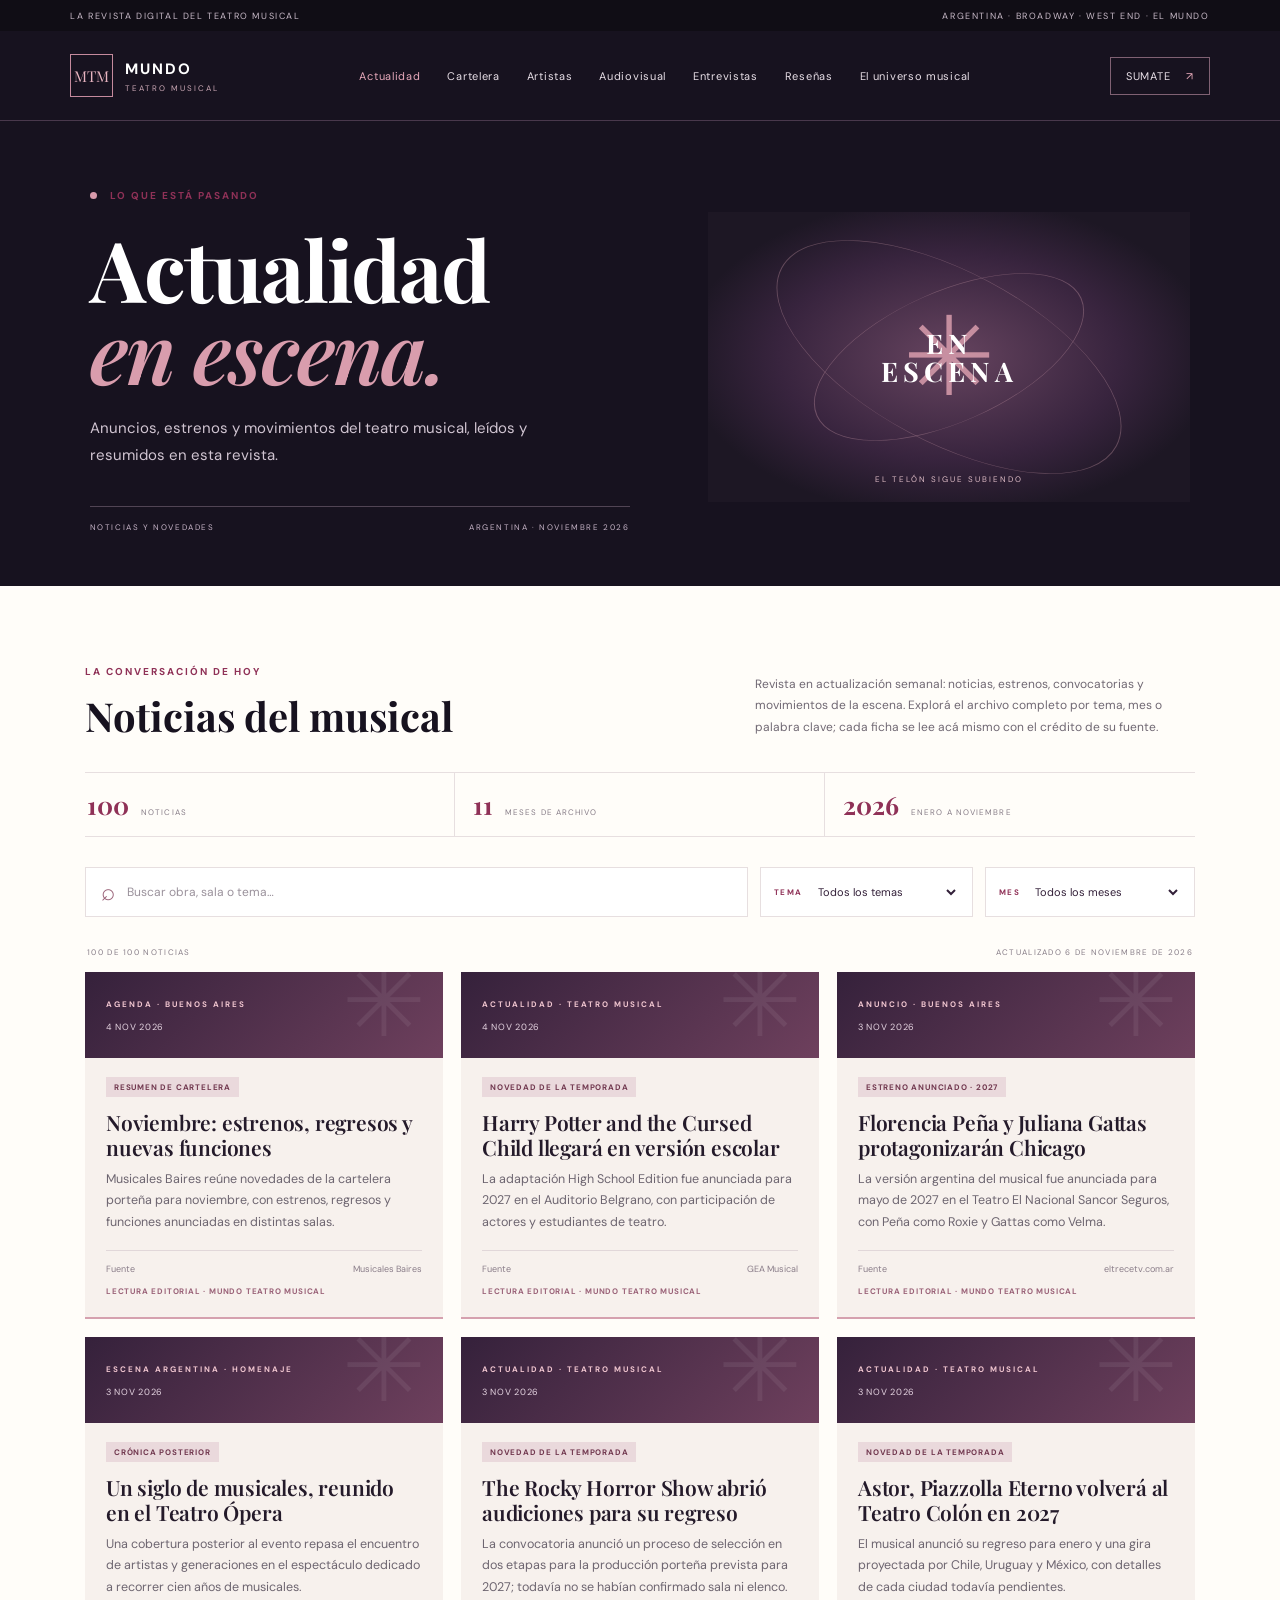
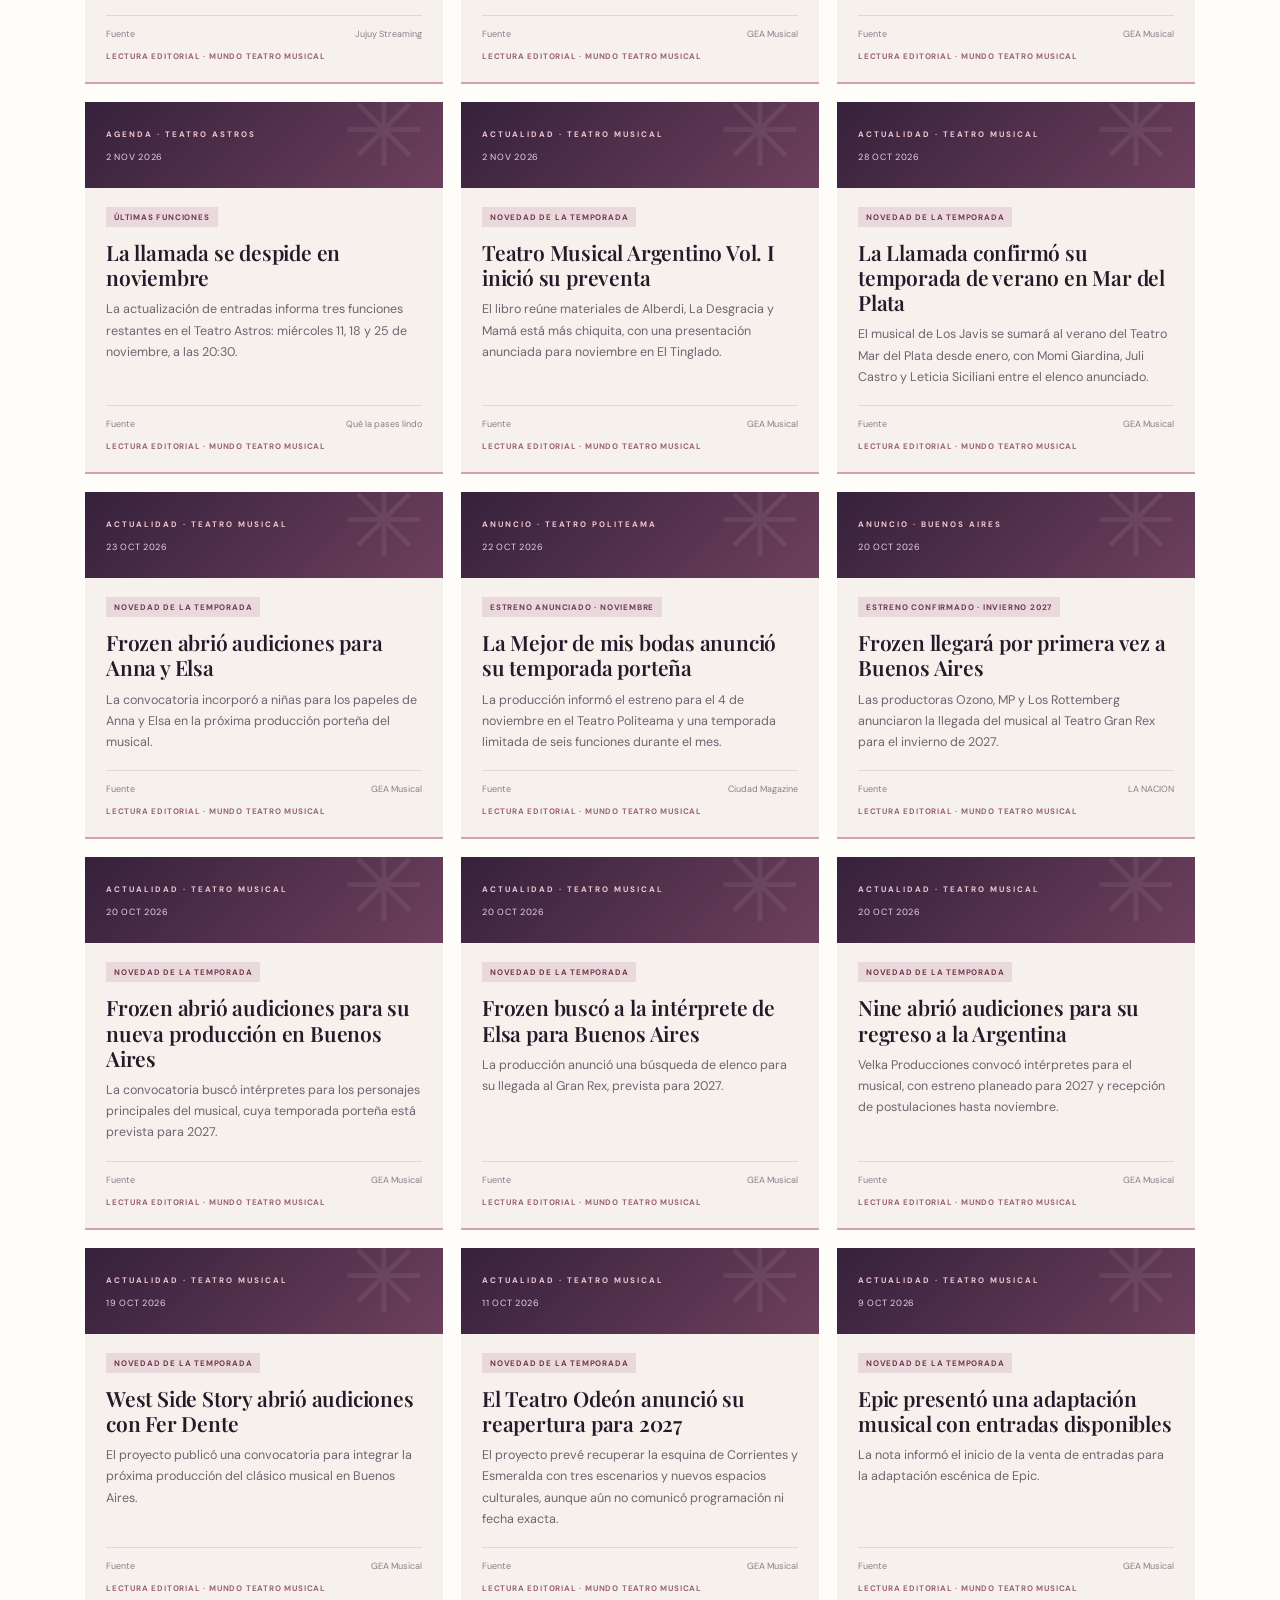
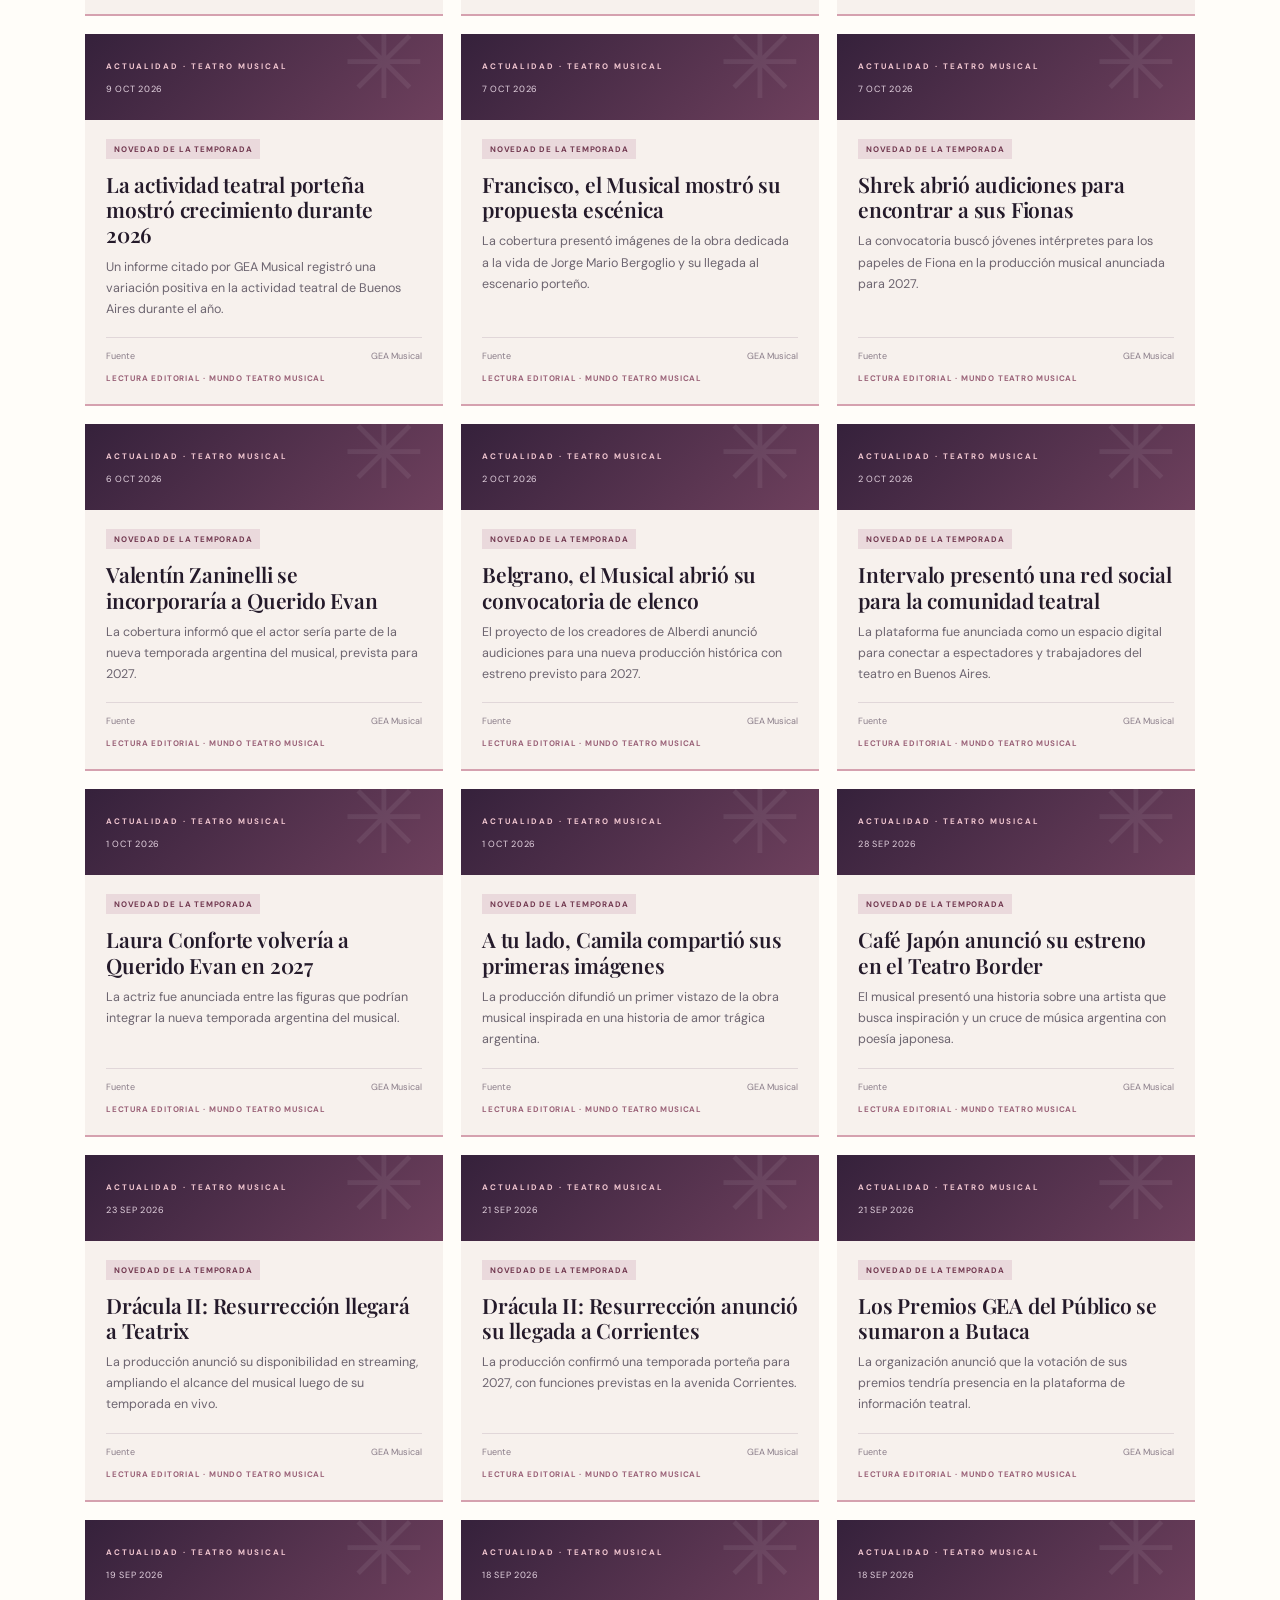
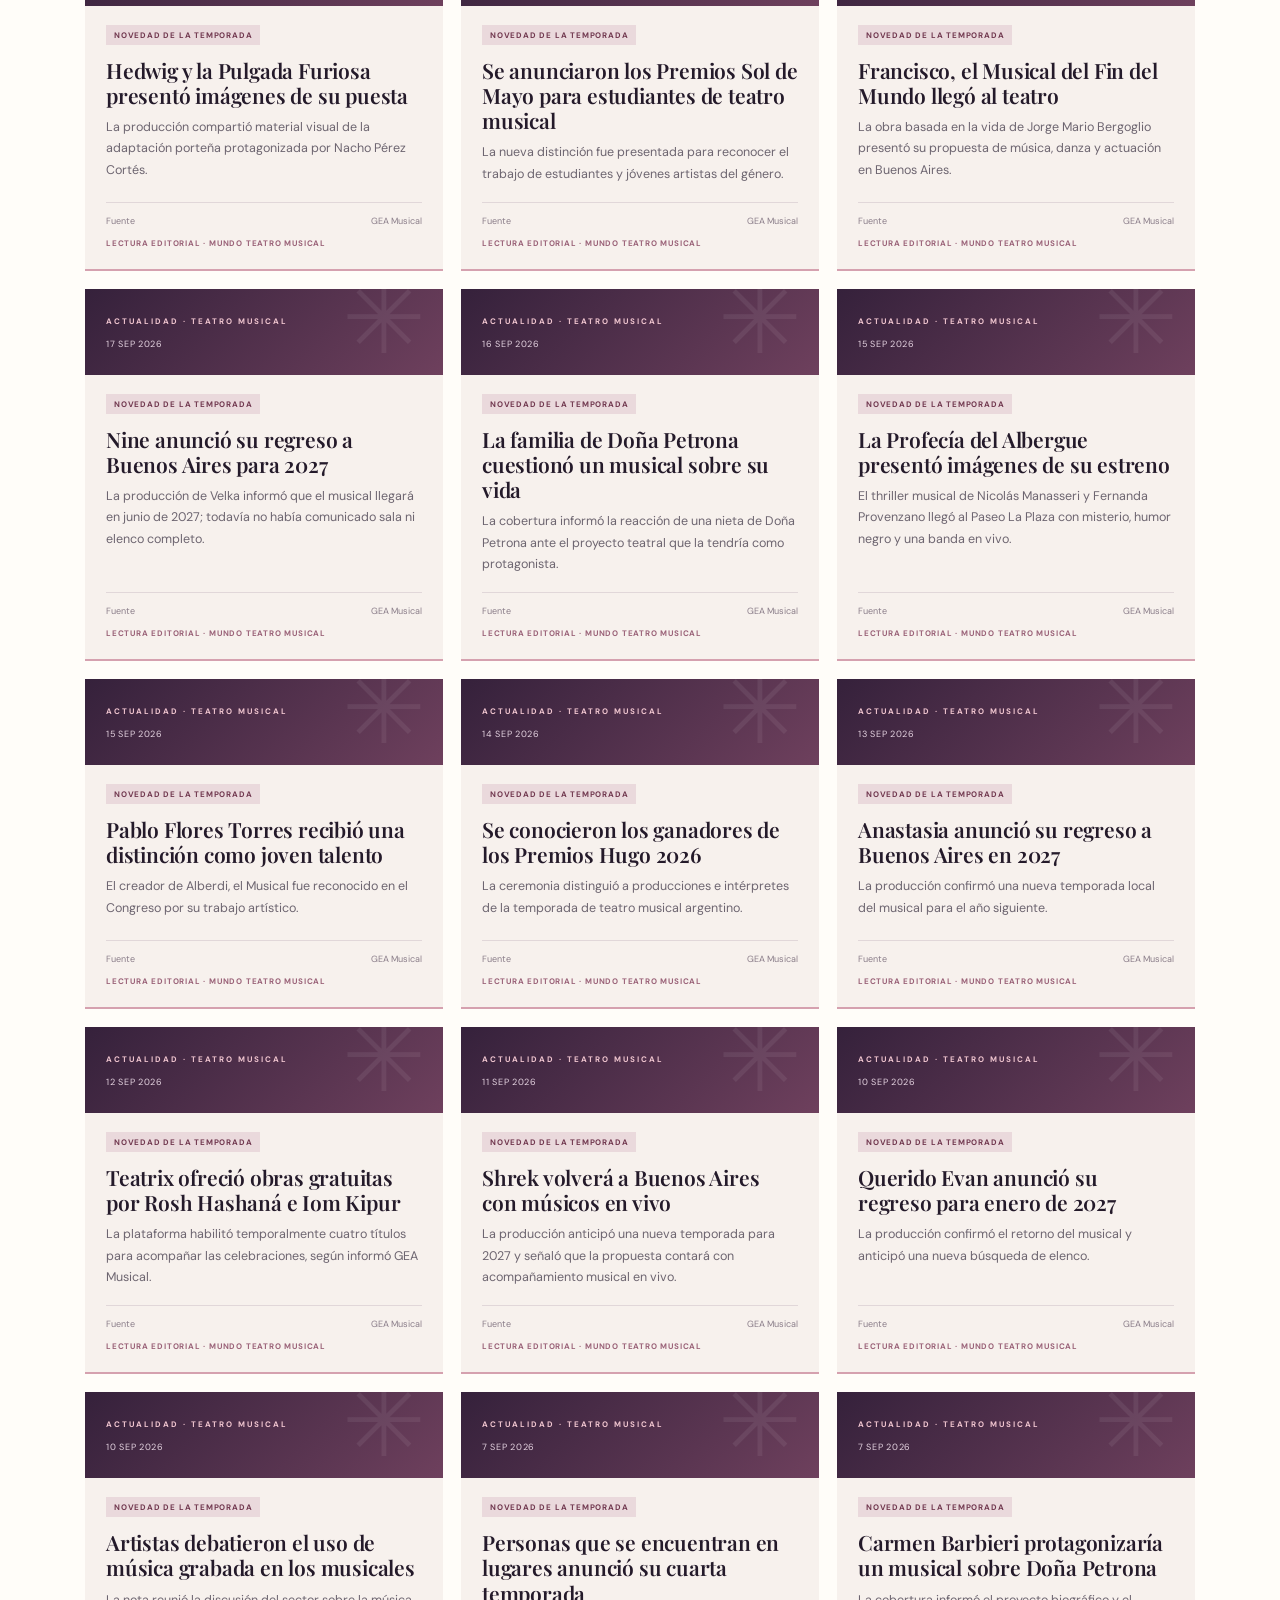
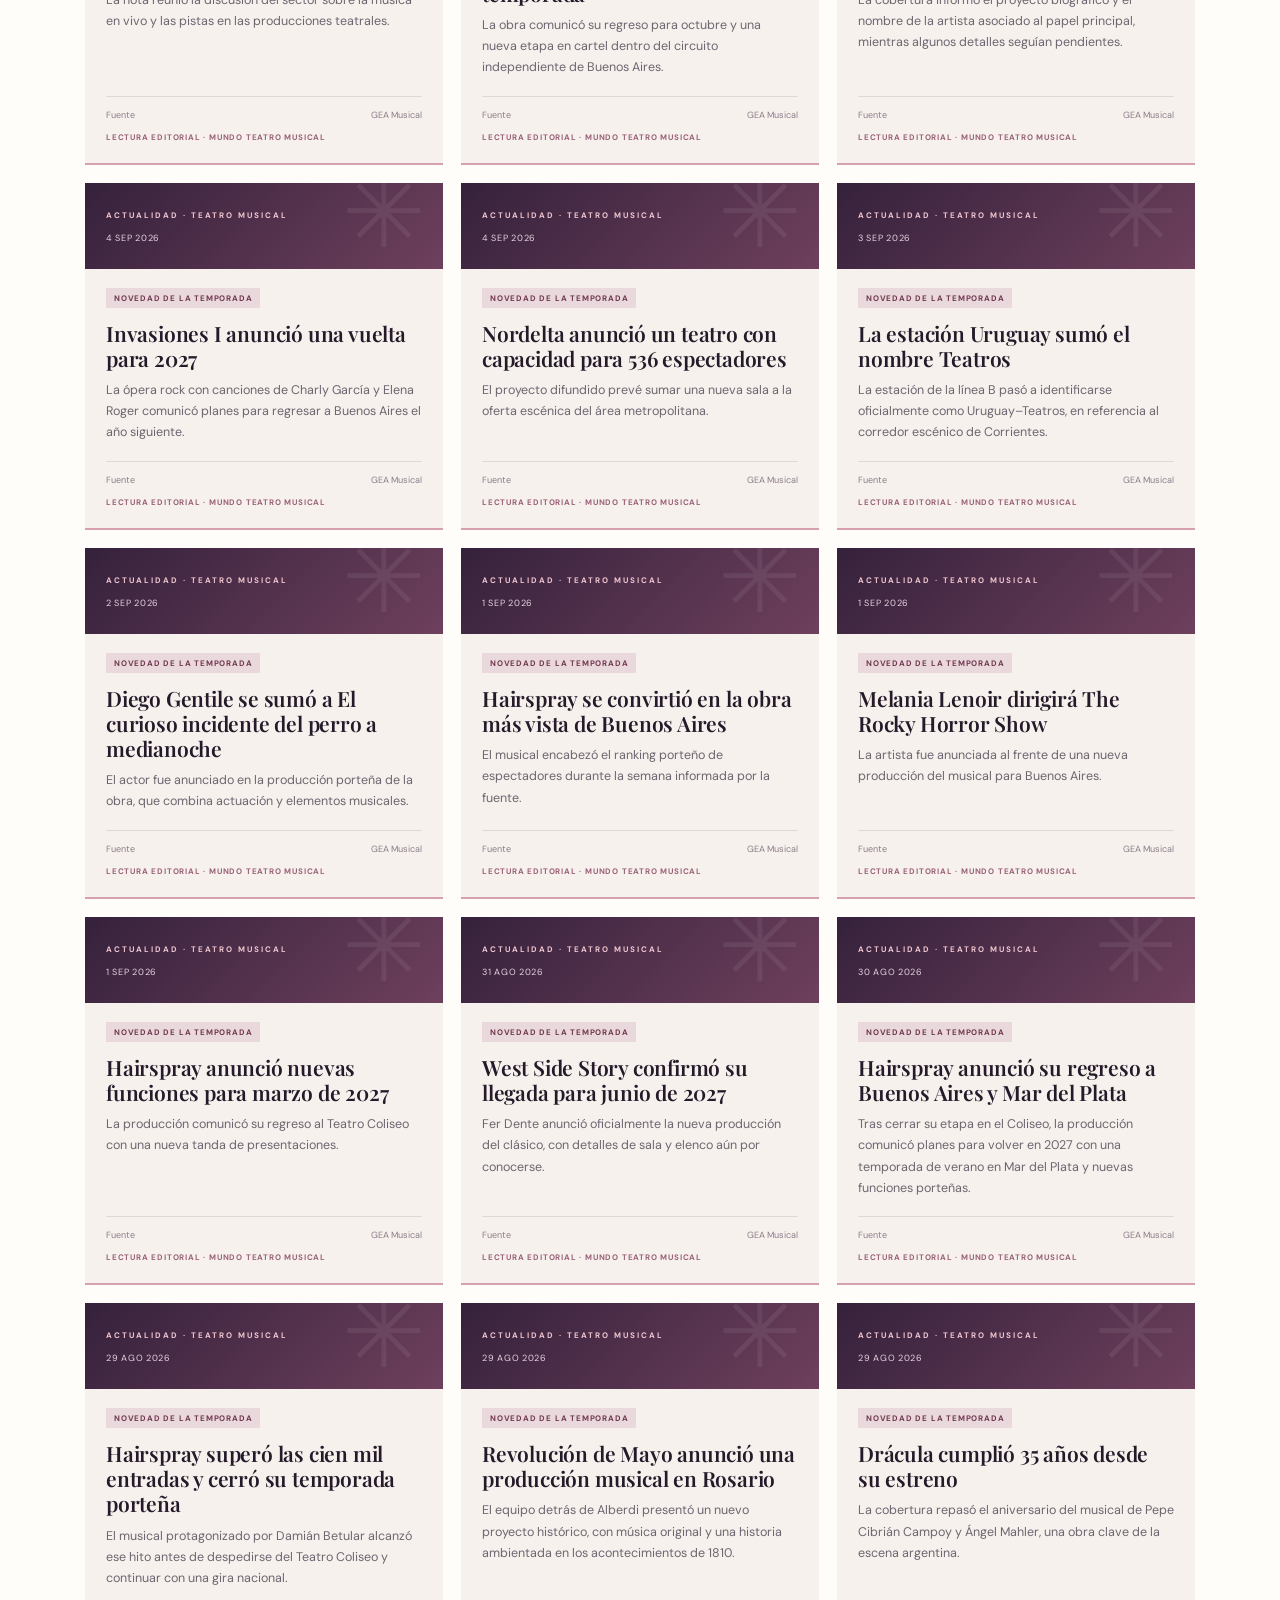
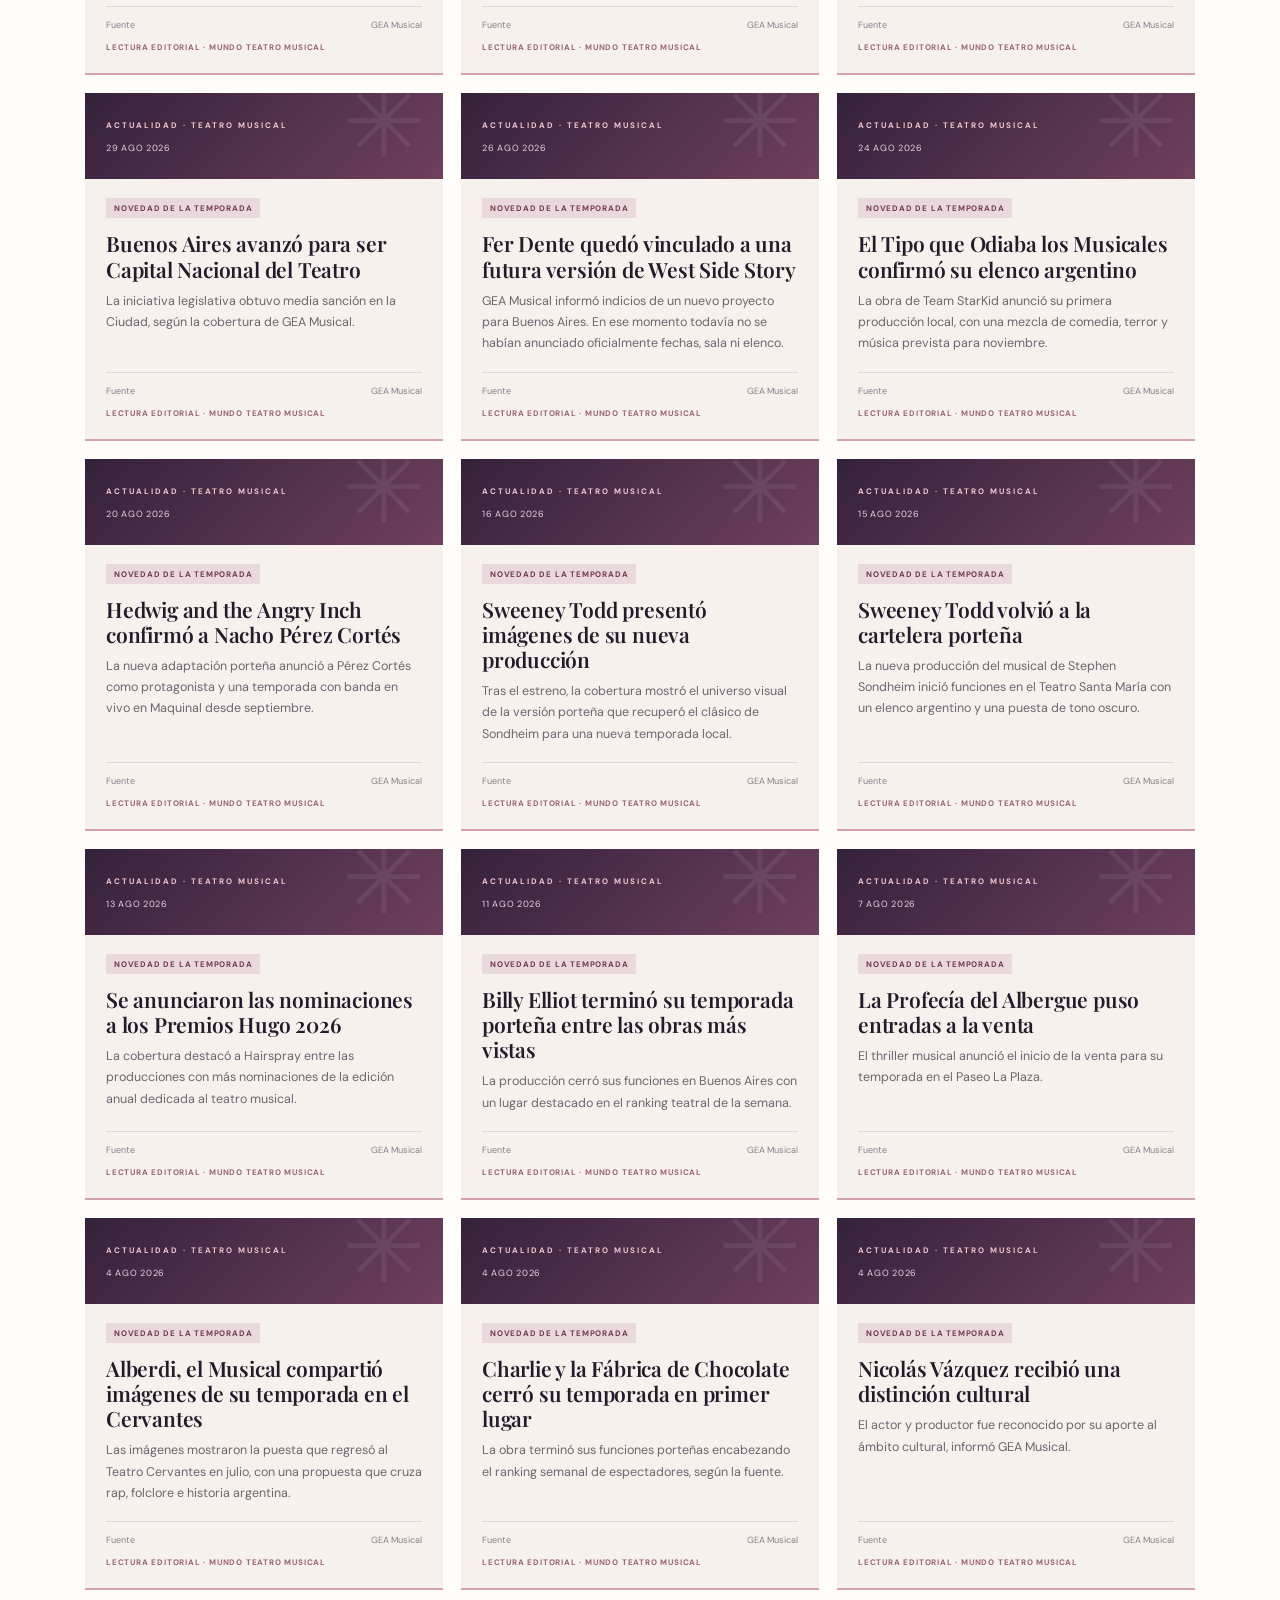
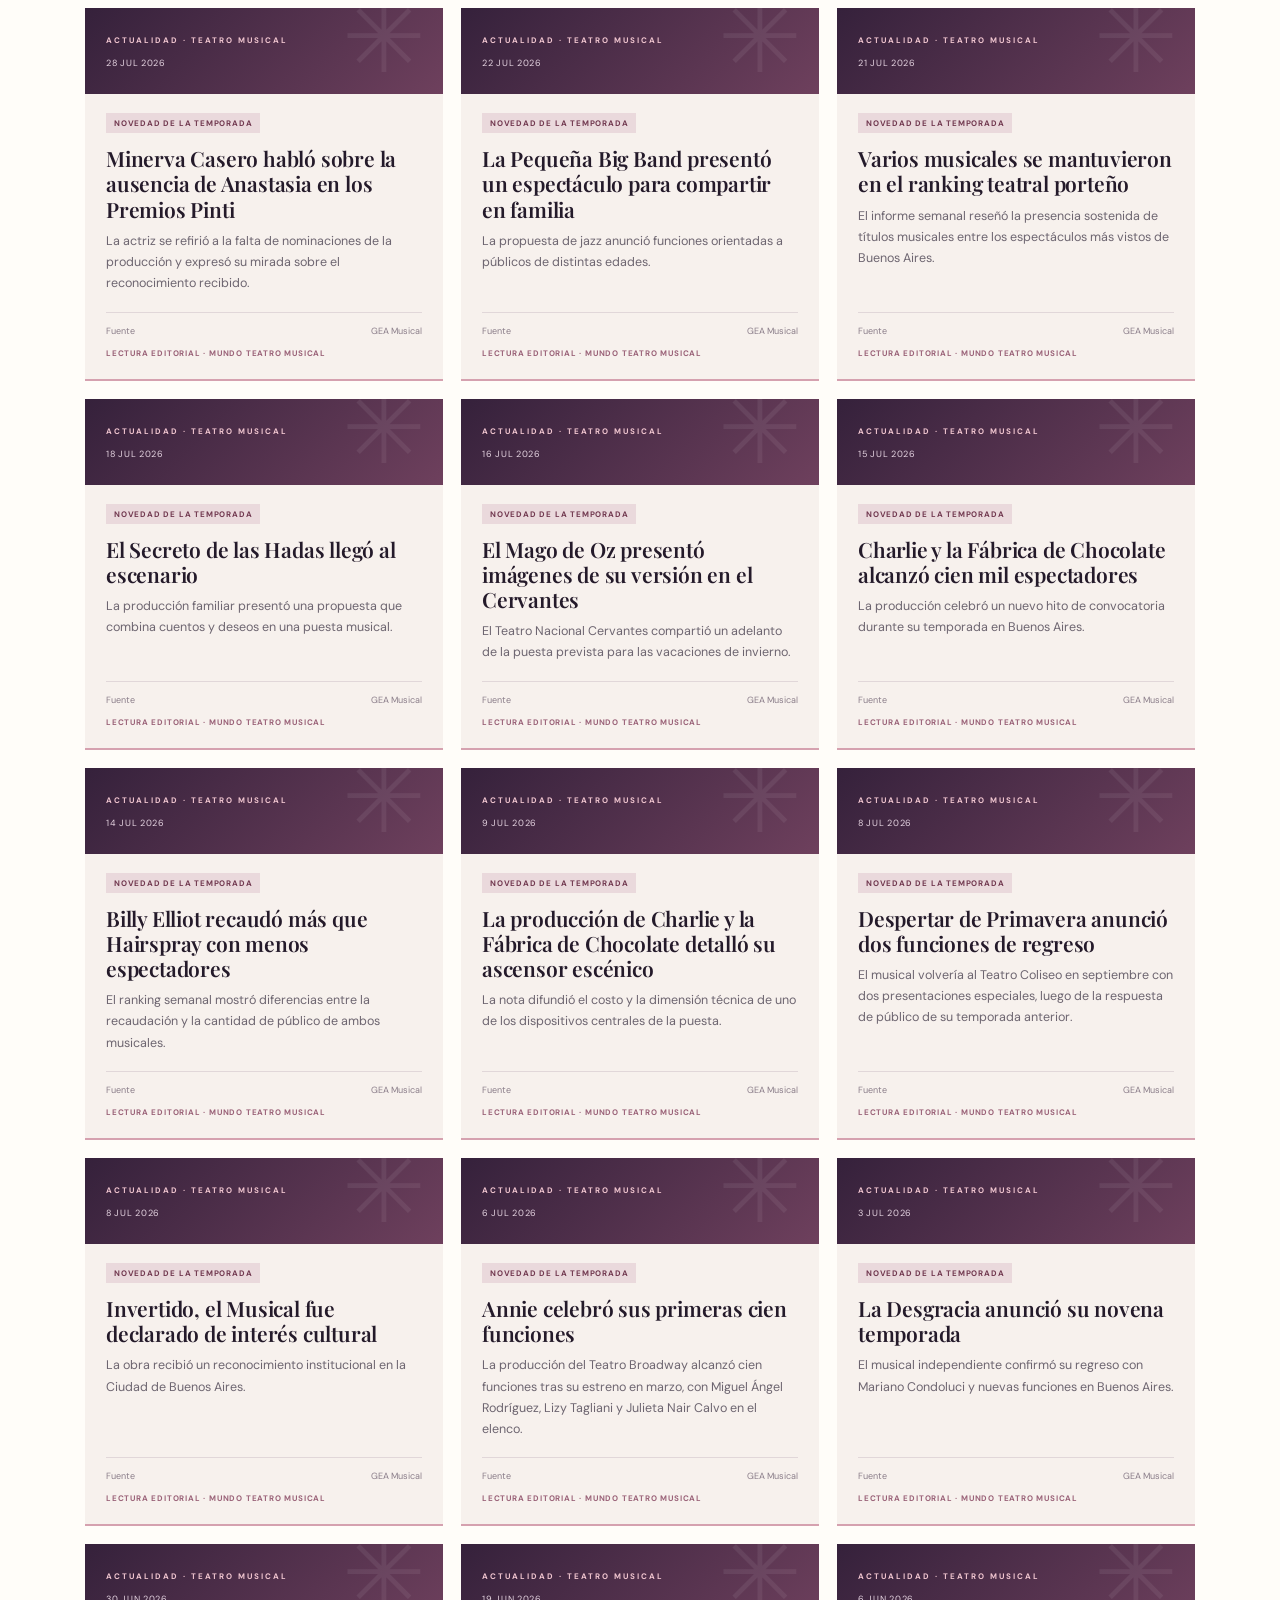
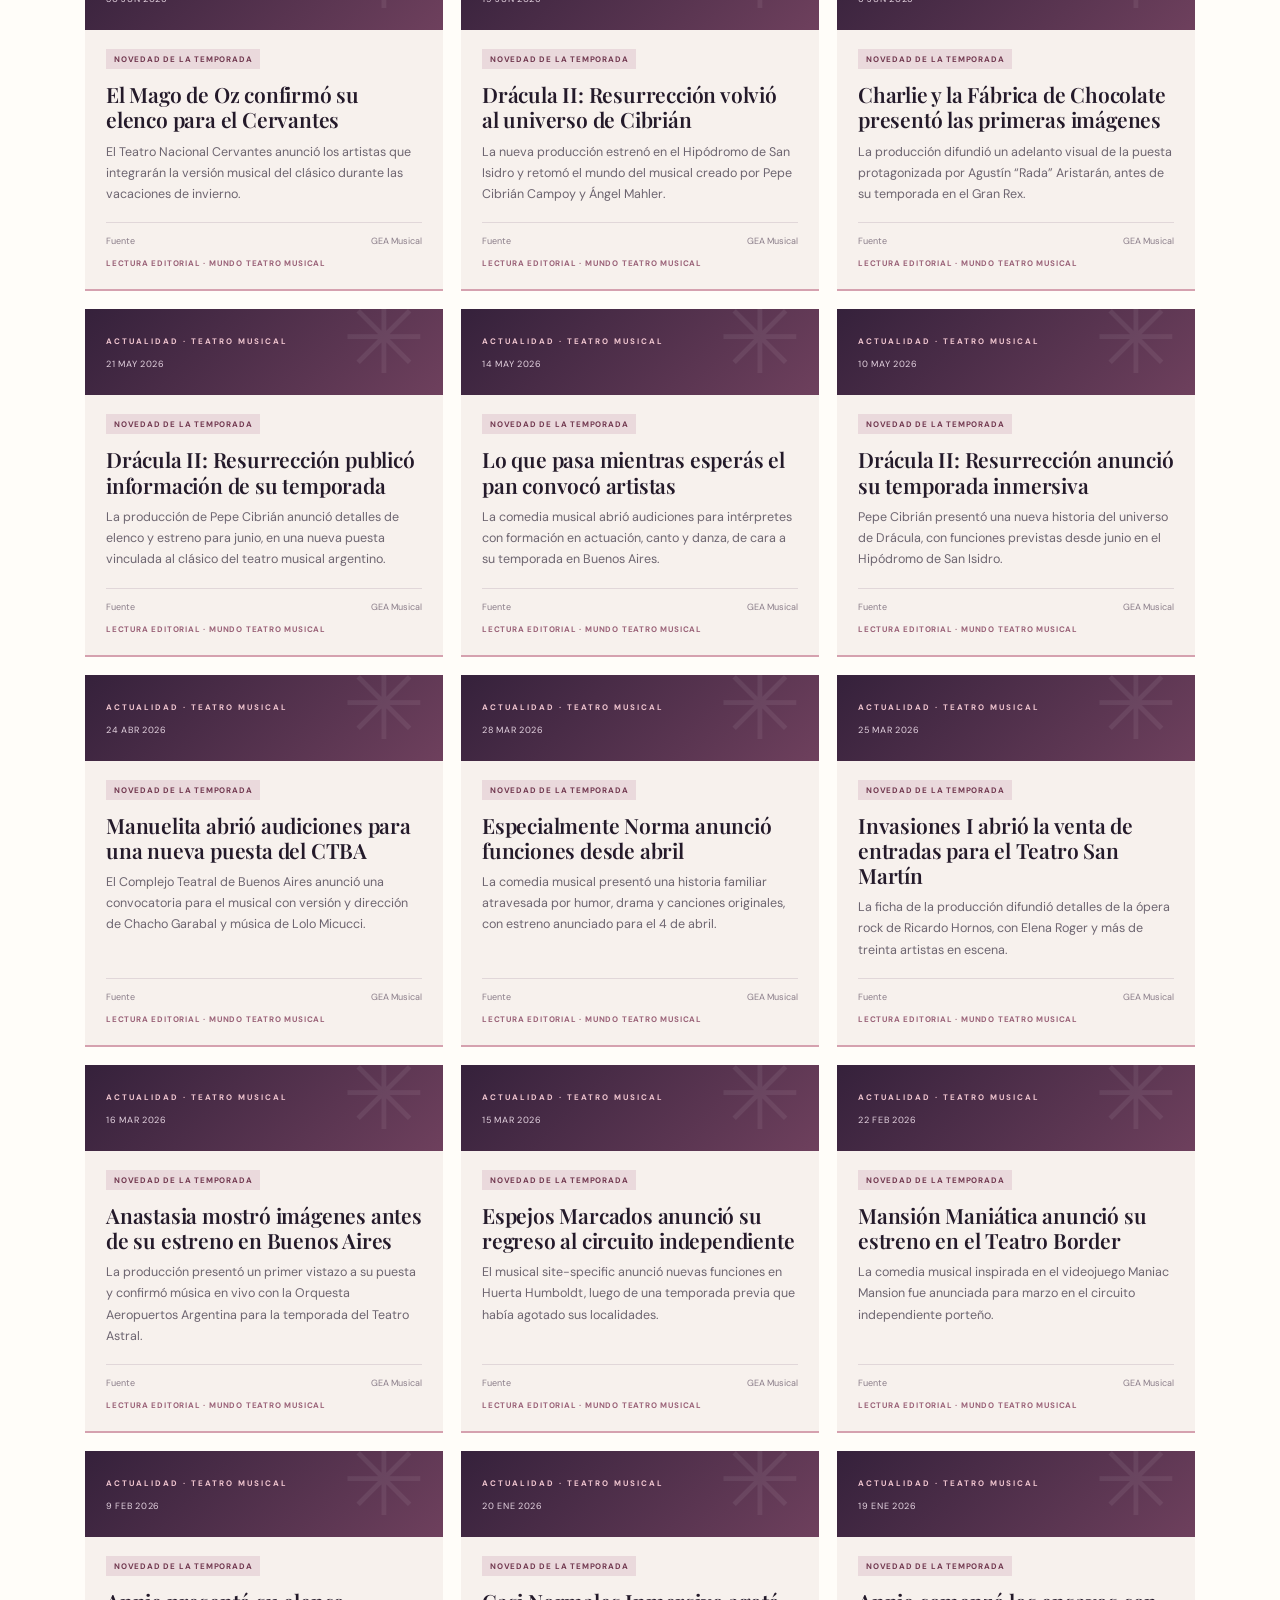
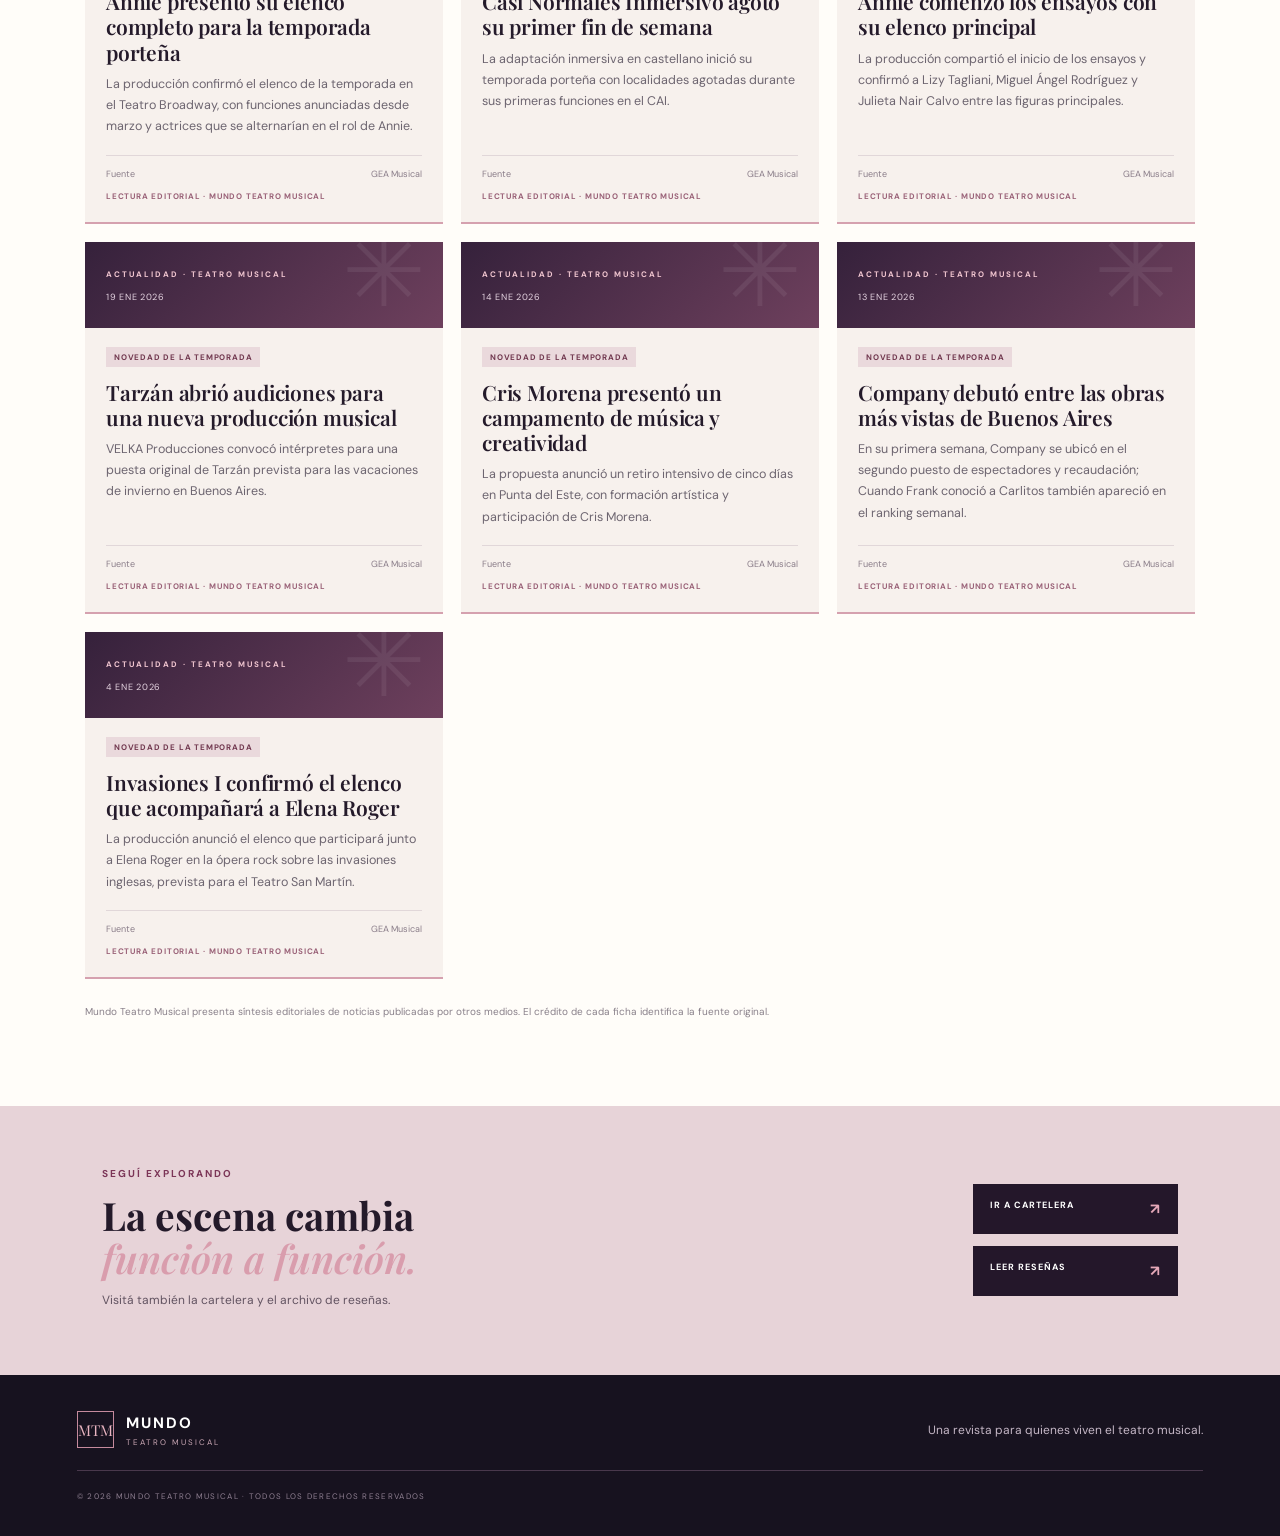
==== commit c62de166: "Add audiovisual collection module" ====
--- a/actualidad.html
+++ b/actualidad.html
@@ -18,7 +18,7 @@
     <a class="brand" href="index.html" aria-label="Mundo Teatro Musical, inicio"><span class="brand-mark">MTM</span><span><strong>MUNDO</strong><small>TEATRO MUSICAL</small></span></a>
     <button class="menu-toggle" id="menuToggle" aria-label="Abrir menú" aria-expanded="false">☰</button>
     <nav class="main-nav" id="mainNav">
-      <a class="active" href="actualidad.html">Actualidad</a><a href="cartelera.html">Cartelera</a><a href="artistas.html">Artistas</a><a href="index.html#entrevistas">Entrevistas</a><a href="resenas.html">Reseñas</a><a href="index.html#universo">El universo musical</a>
+      <a class="active" href="actualidad.html">Actualidad</a><a href="cartelera.html">Cartelera</a><a href="artistas.html">Artistas</a><a href="audiovisuales.html">Audiovisual</a><a href="index.html#entrevistas">Entrevistas</a><a href="resenas.html">Reseñas</a><a href="index.html#universo">El universo musical</a>
     </nav>
     <a class="header-link" href="index.html#newsletter">SUMATE <span>↗</span></a>
   </header>
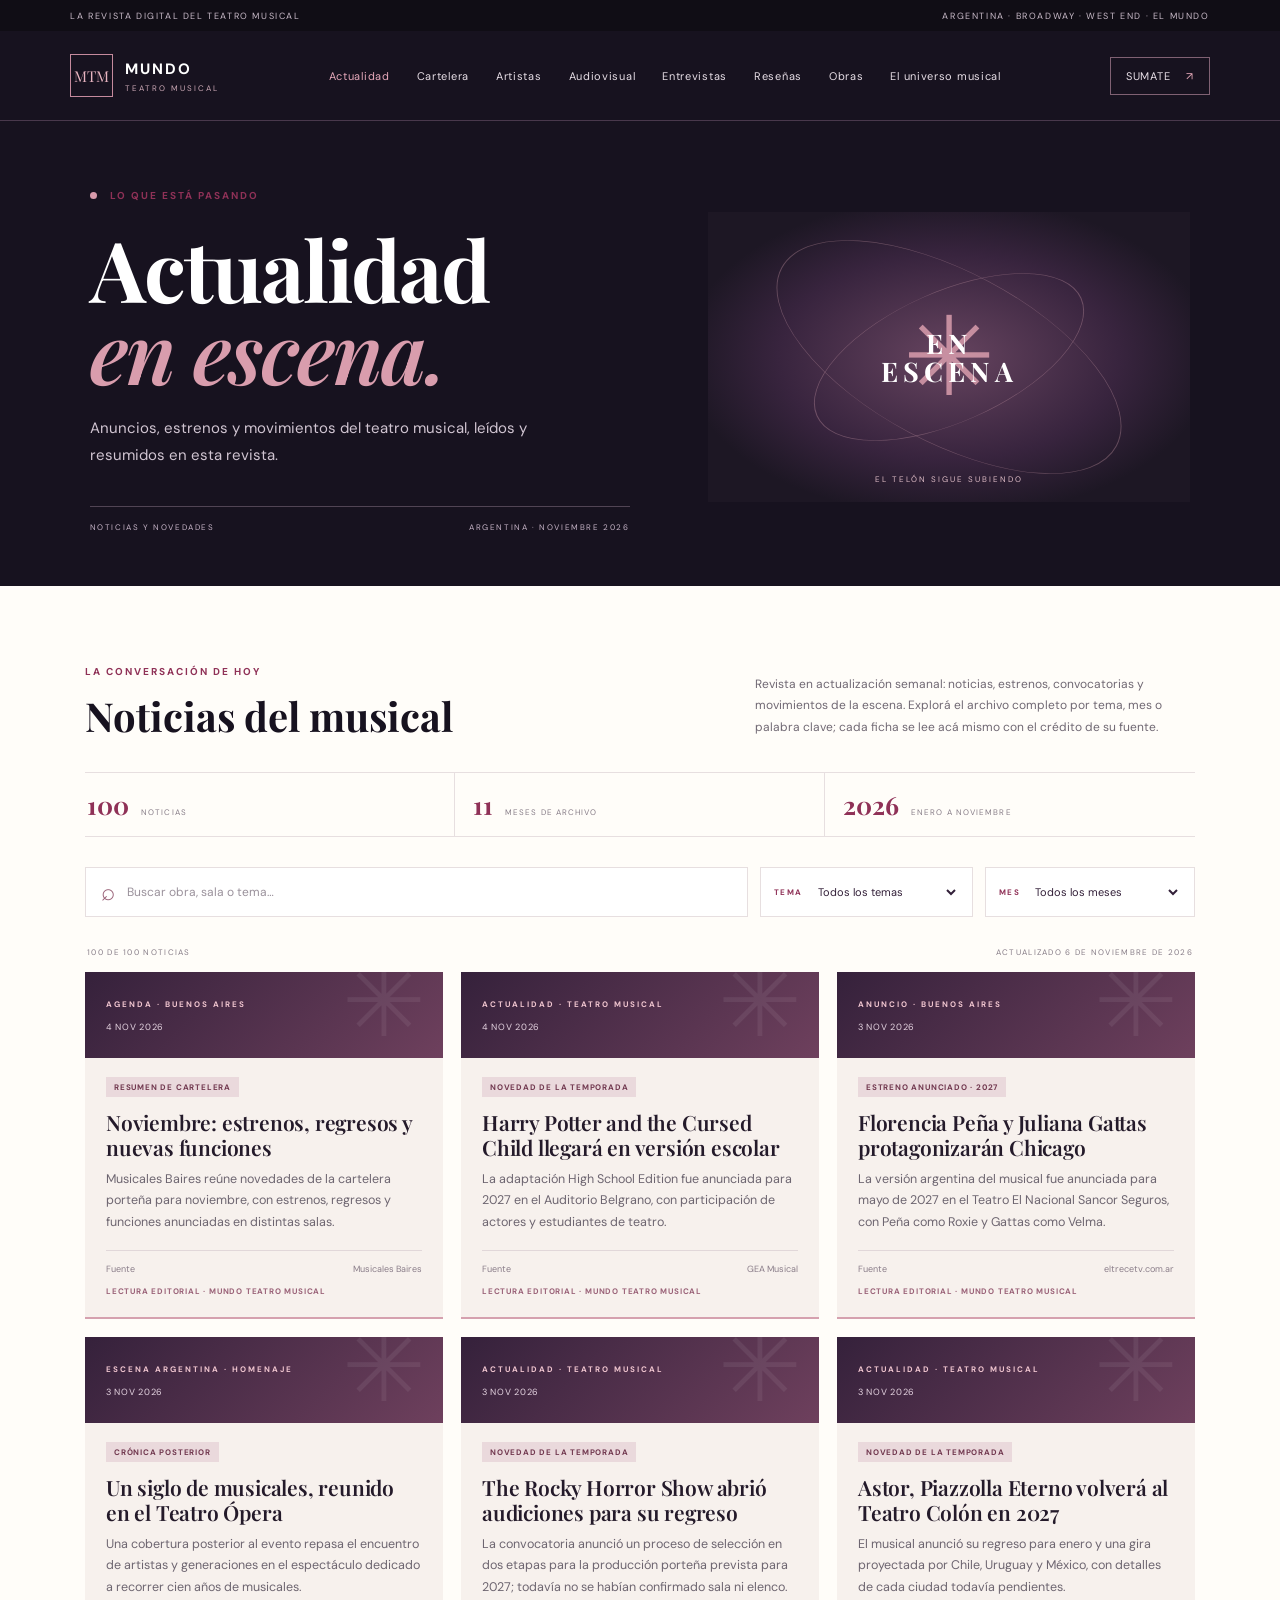
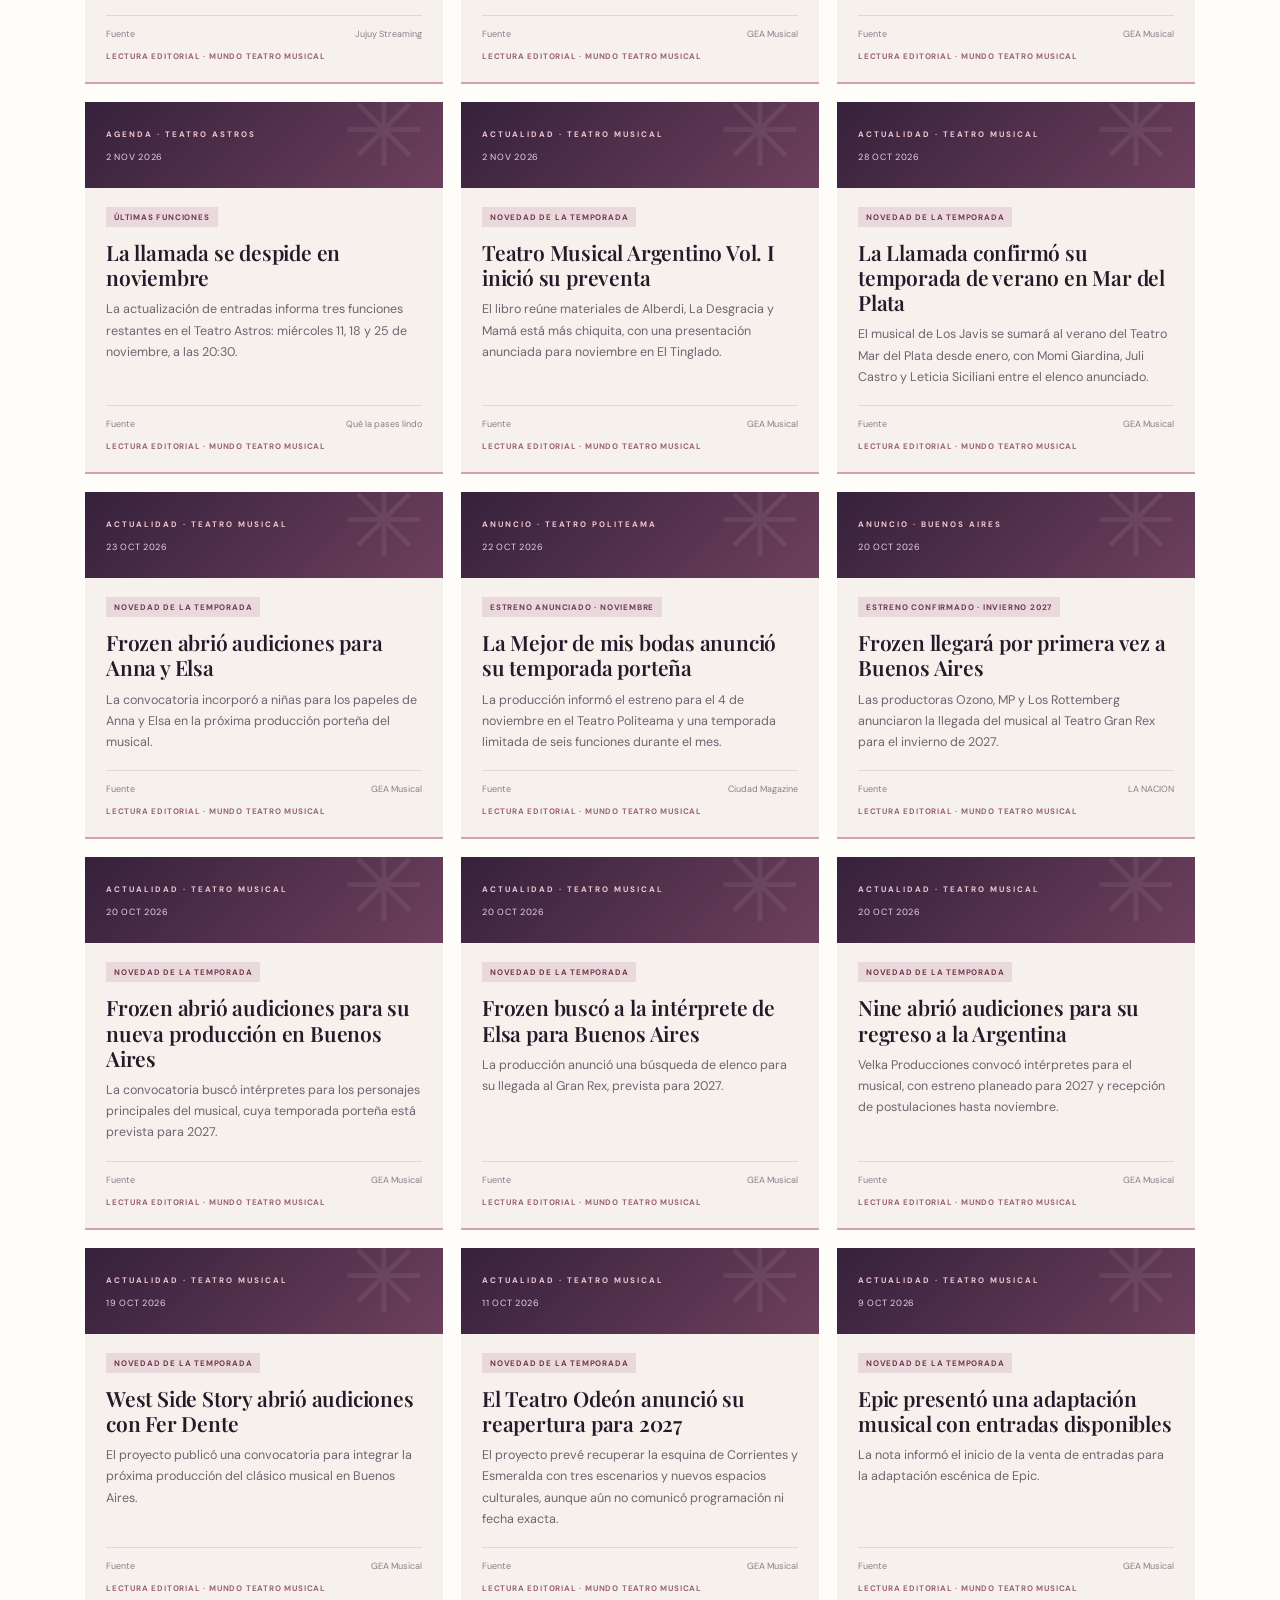
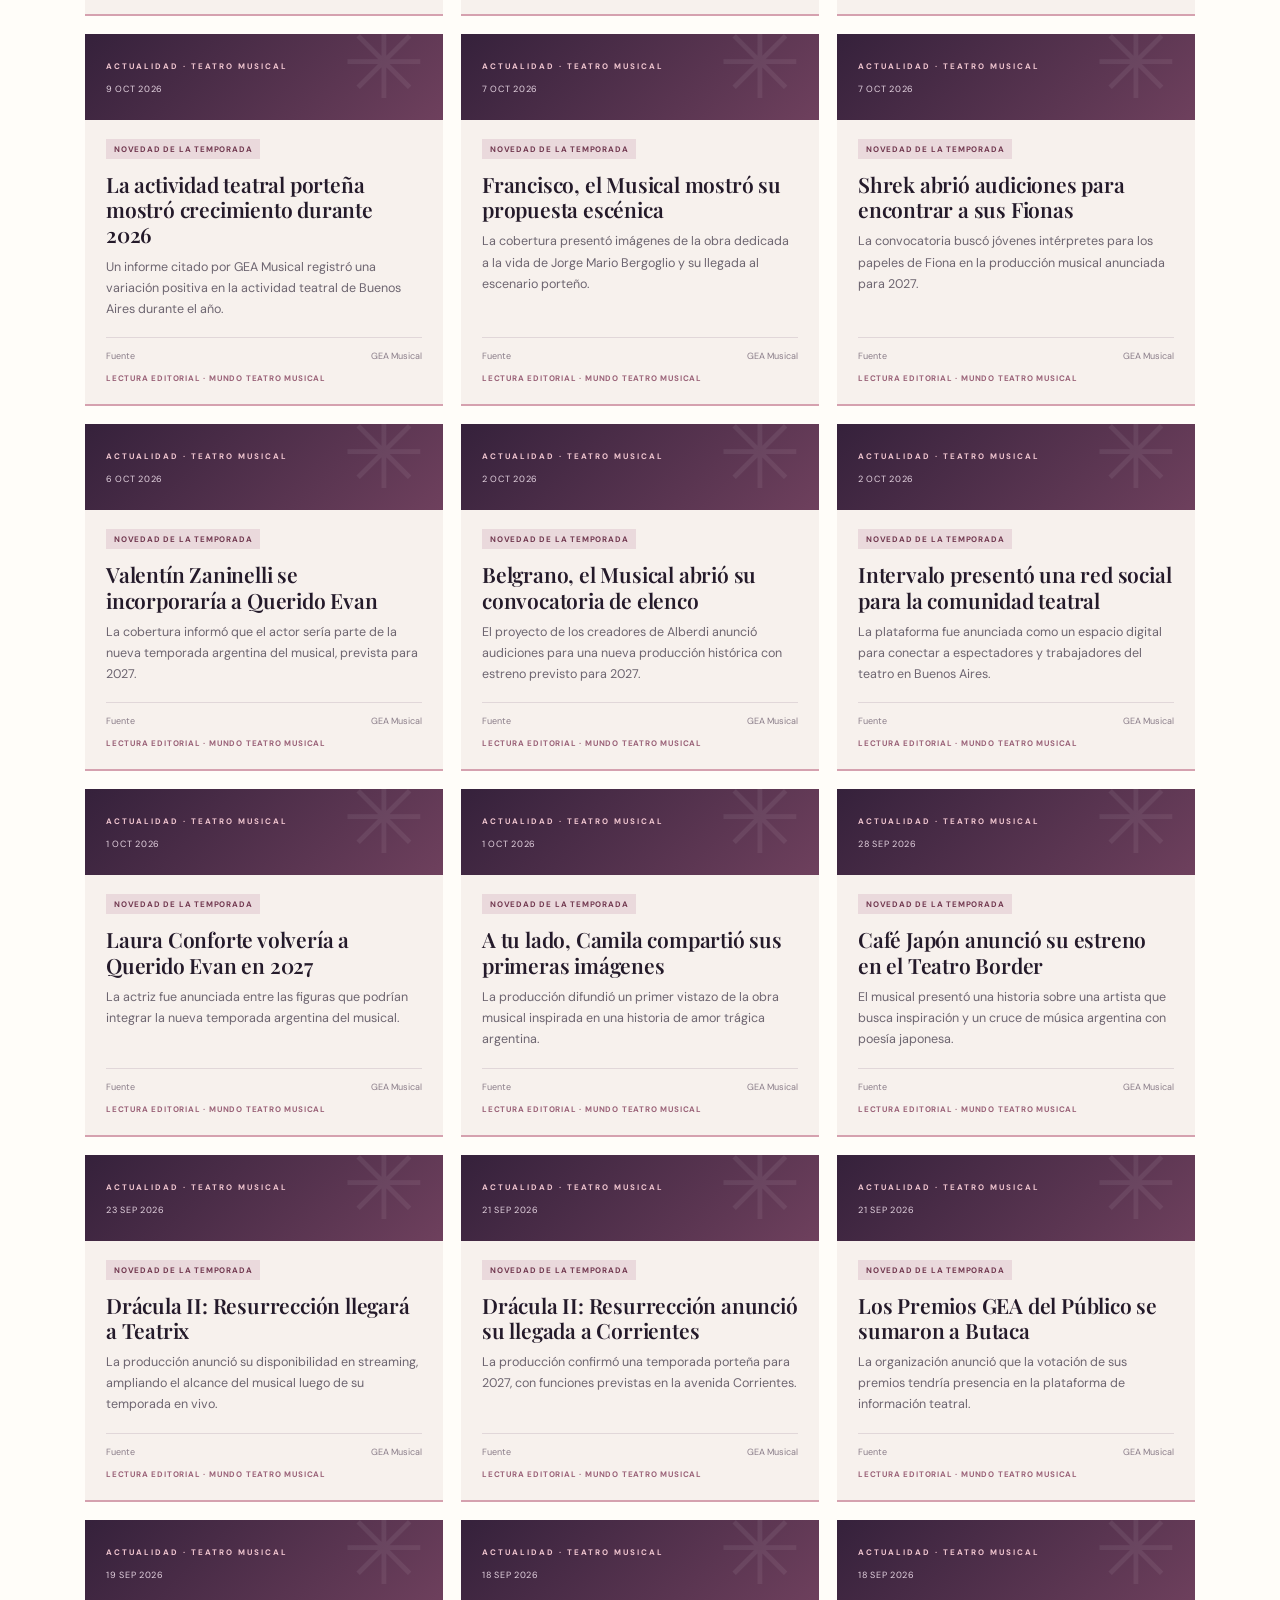
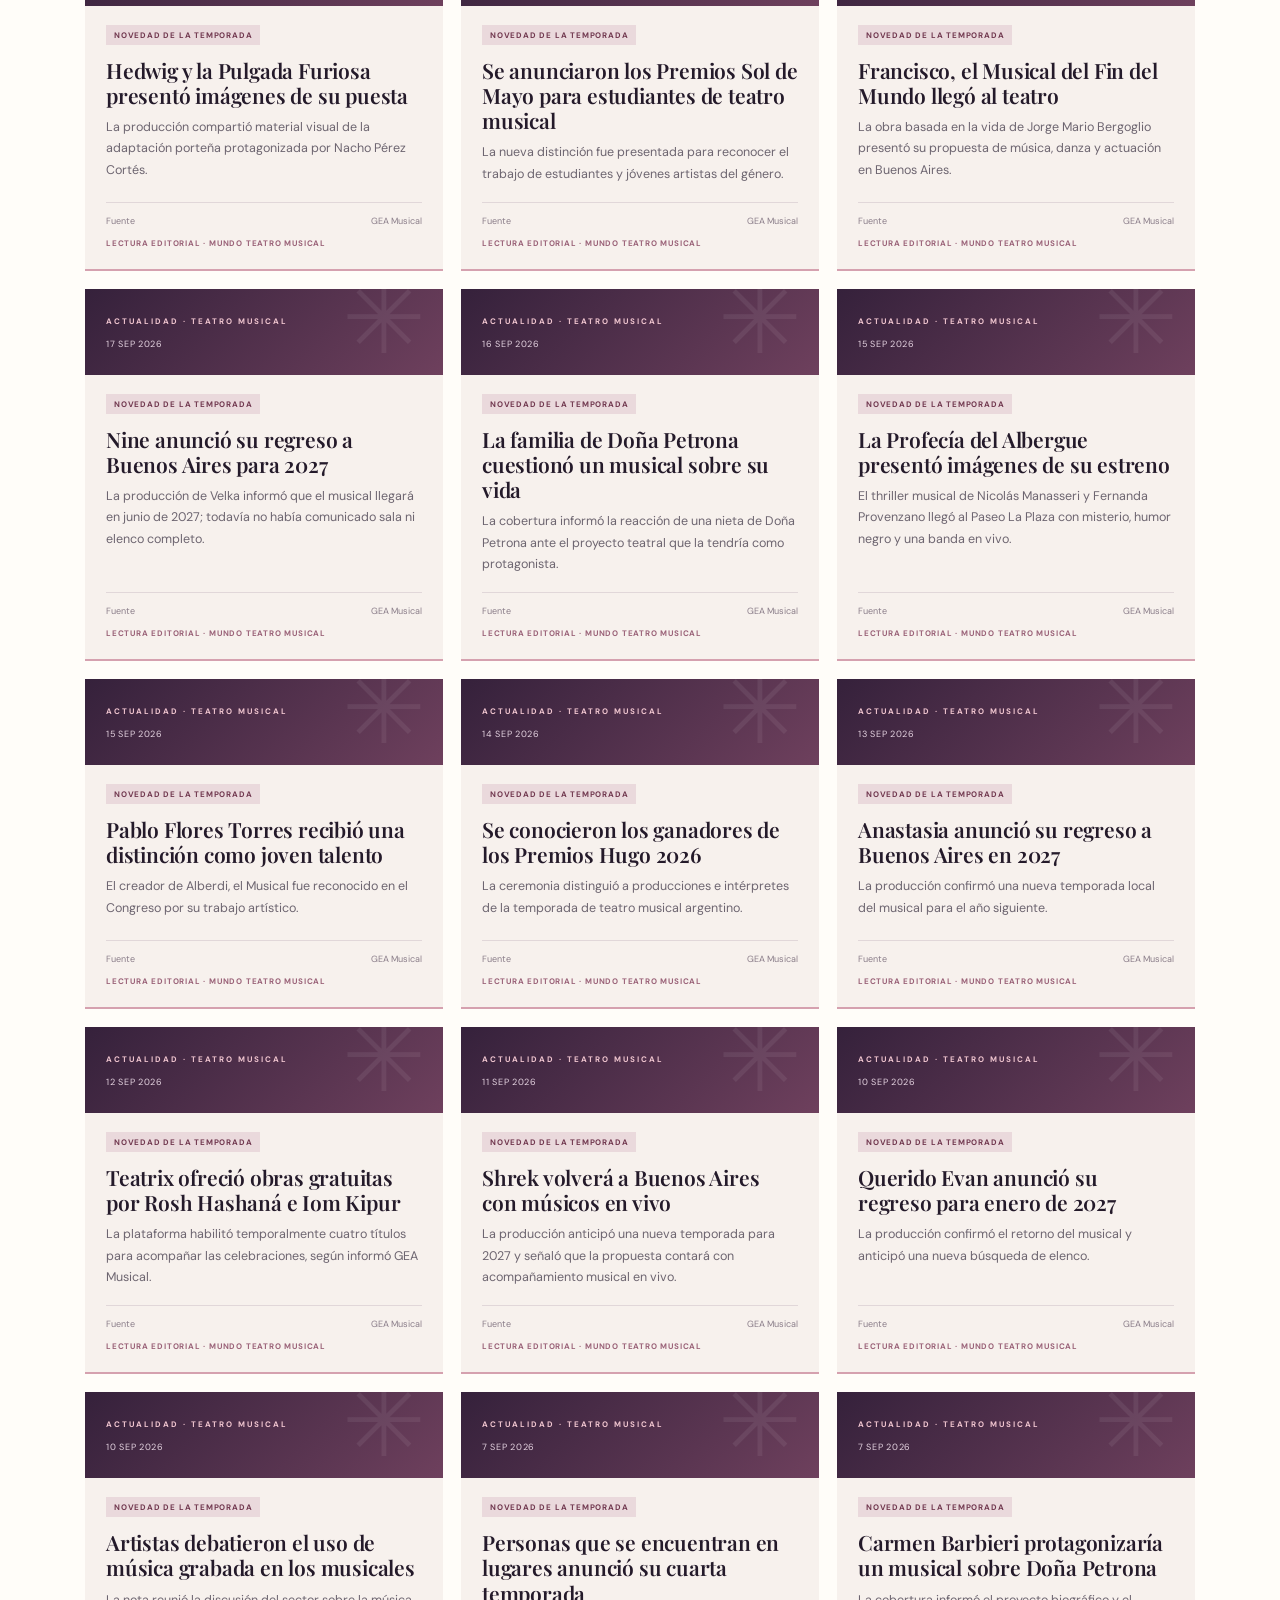
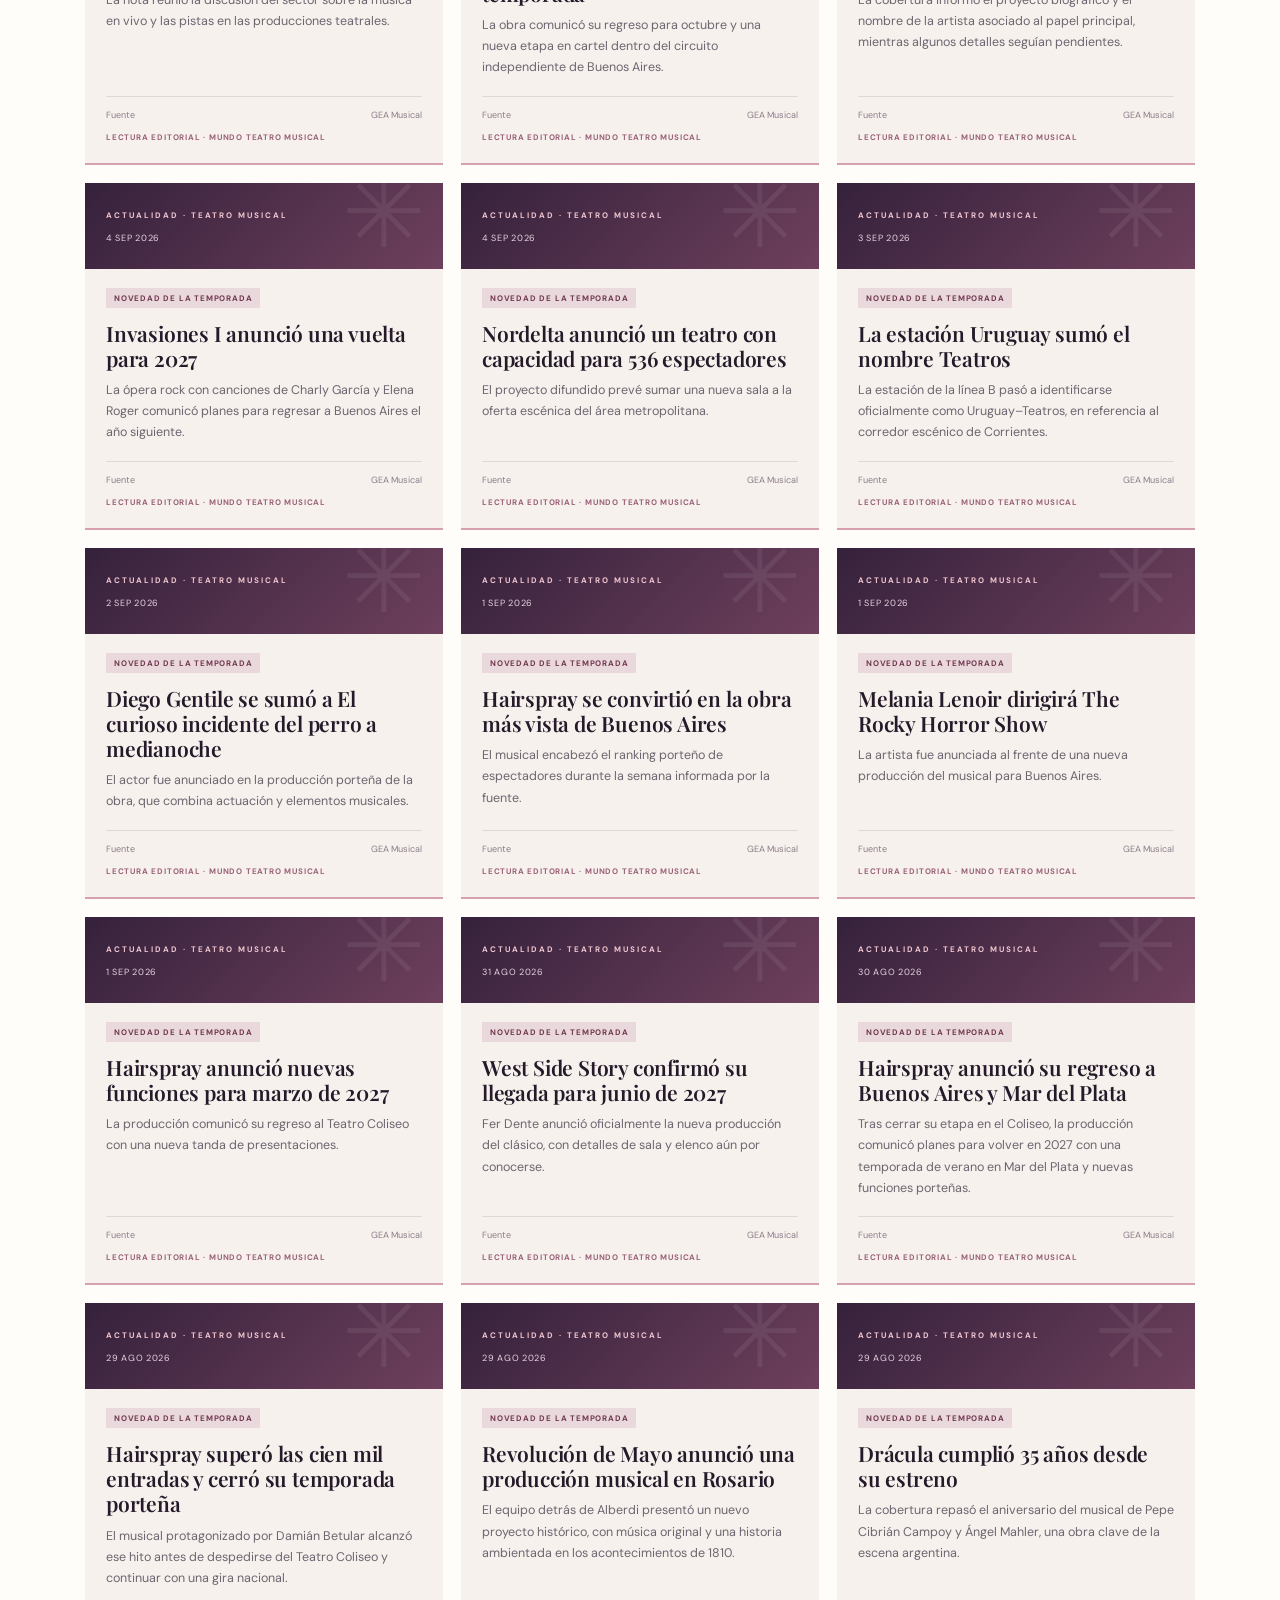
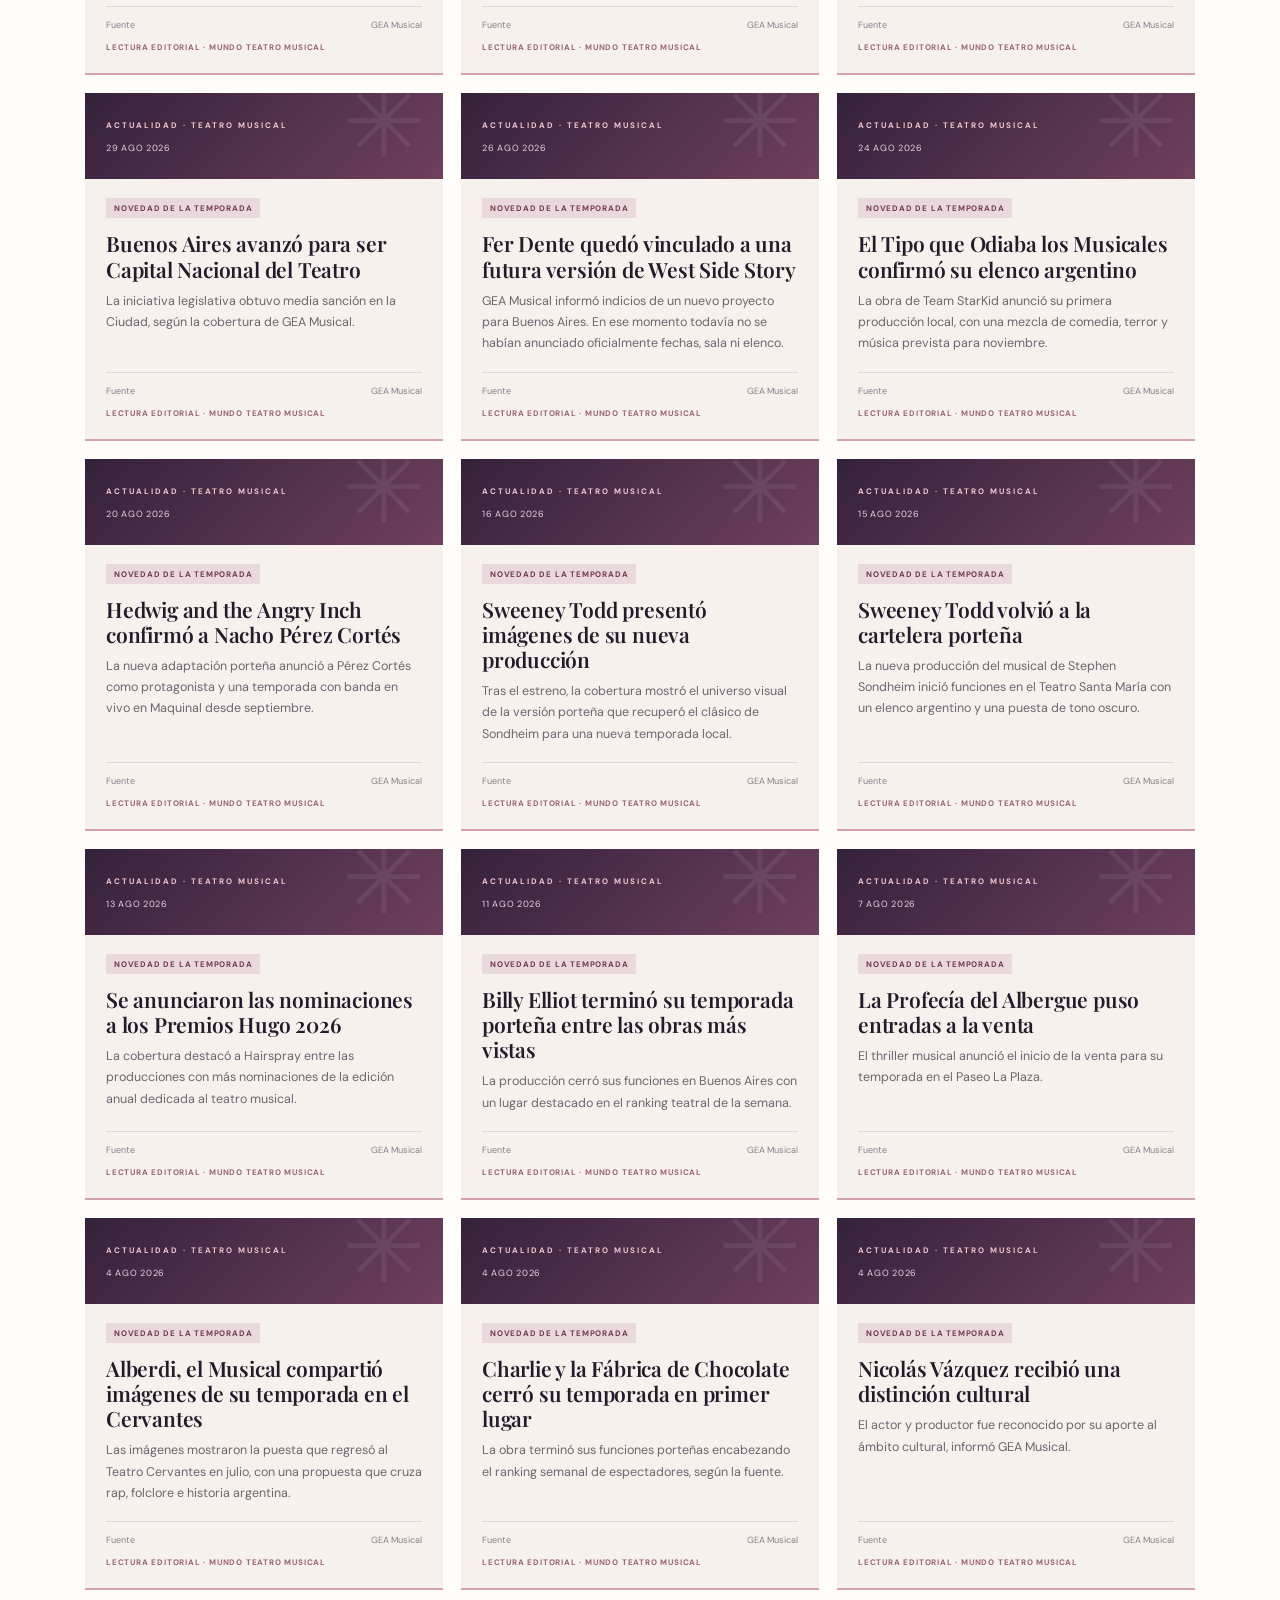
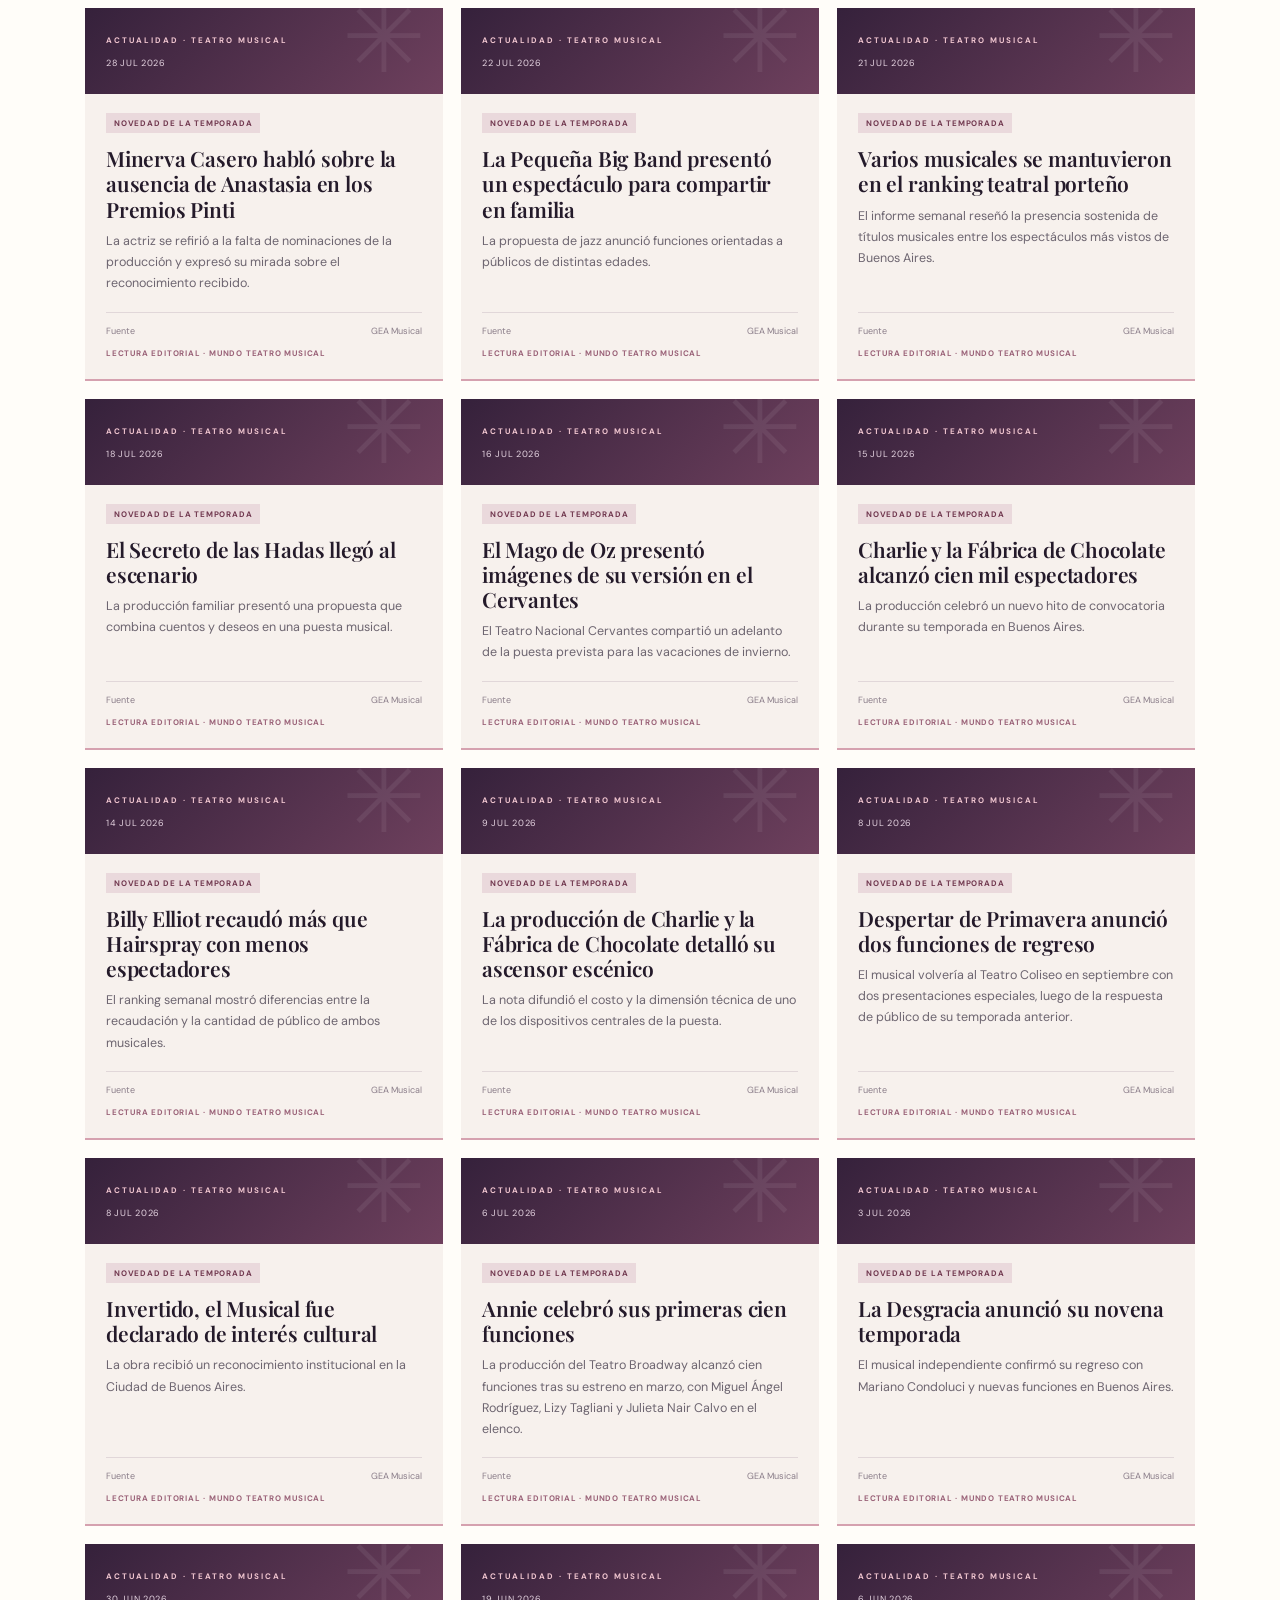
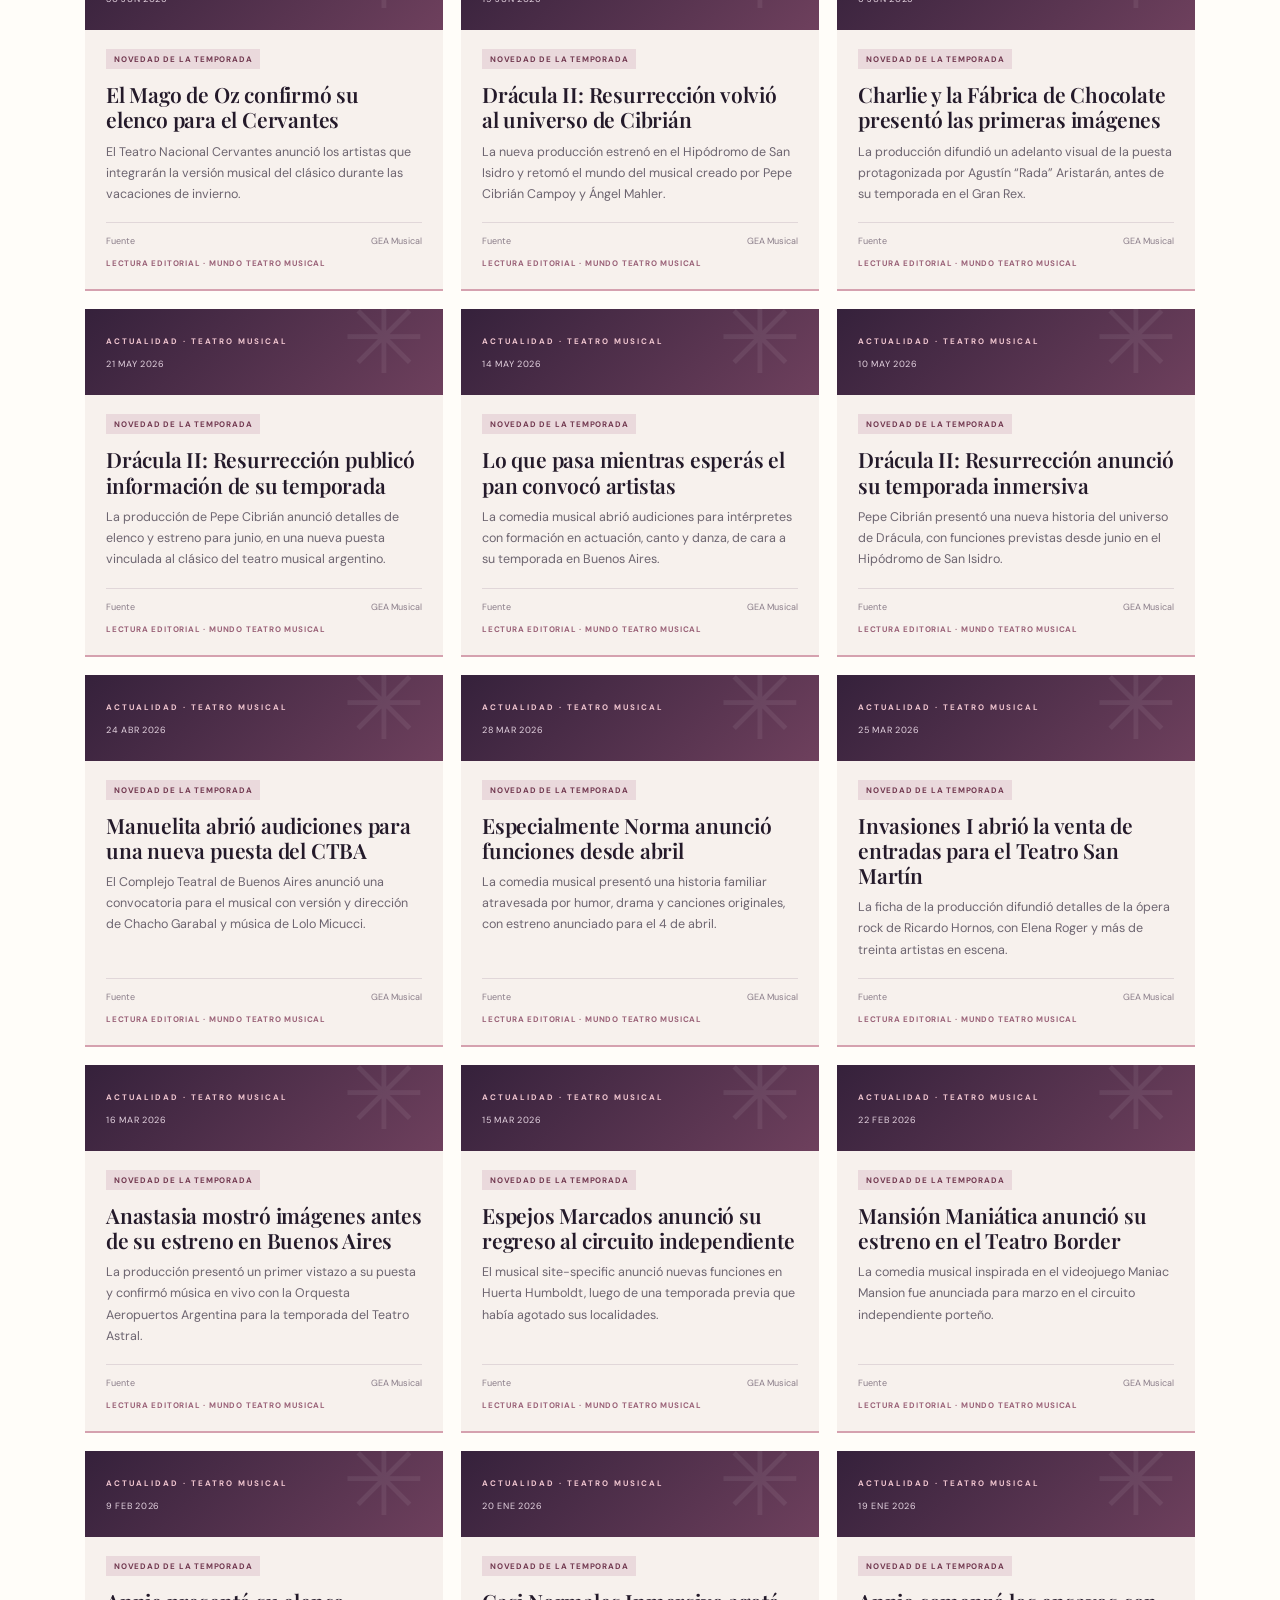
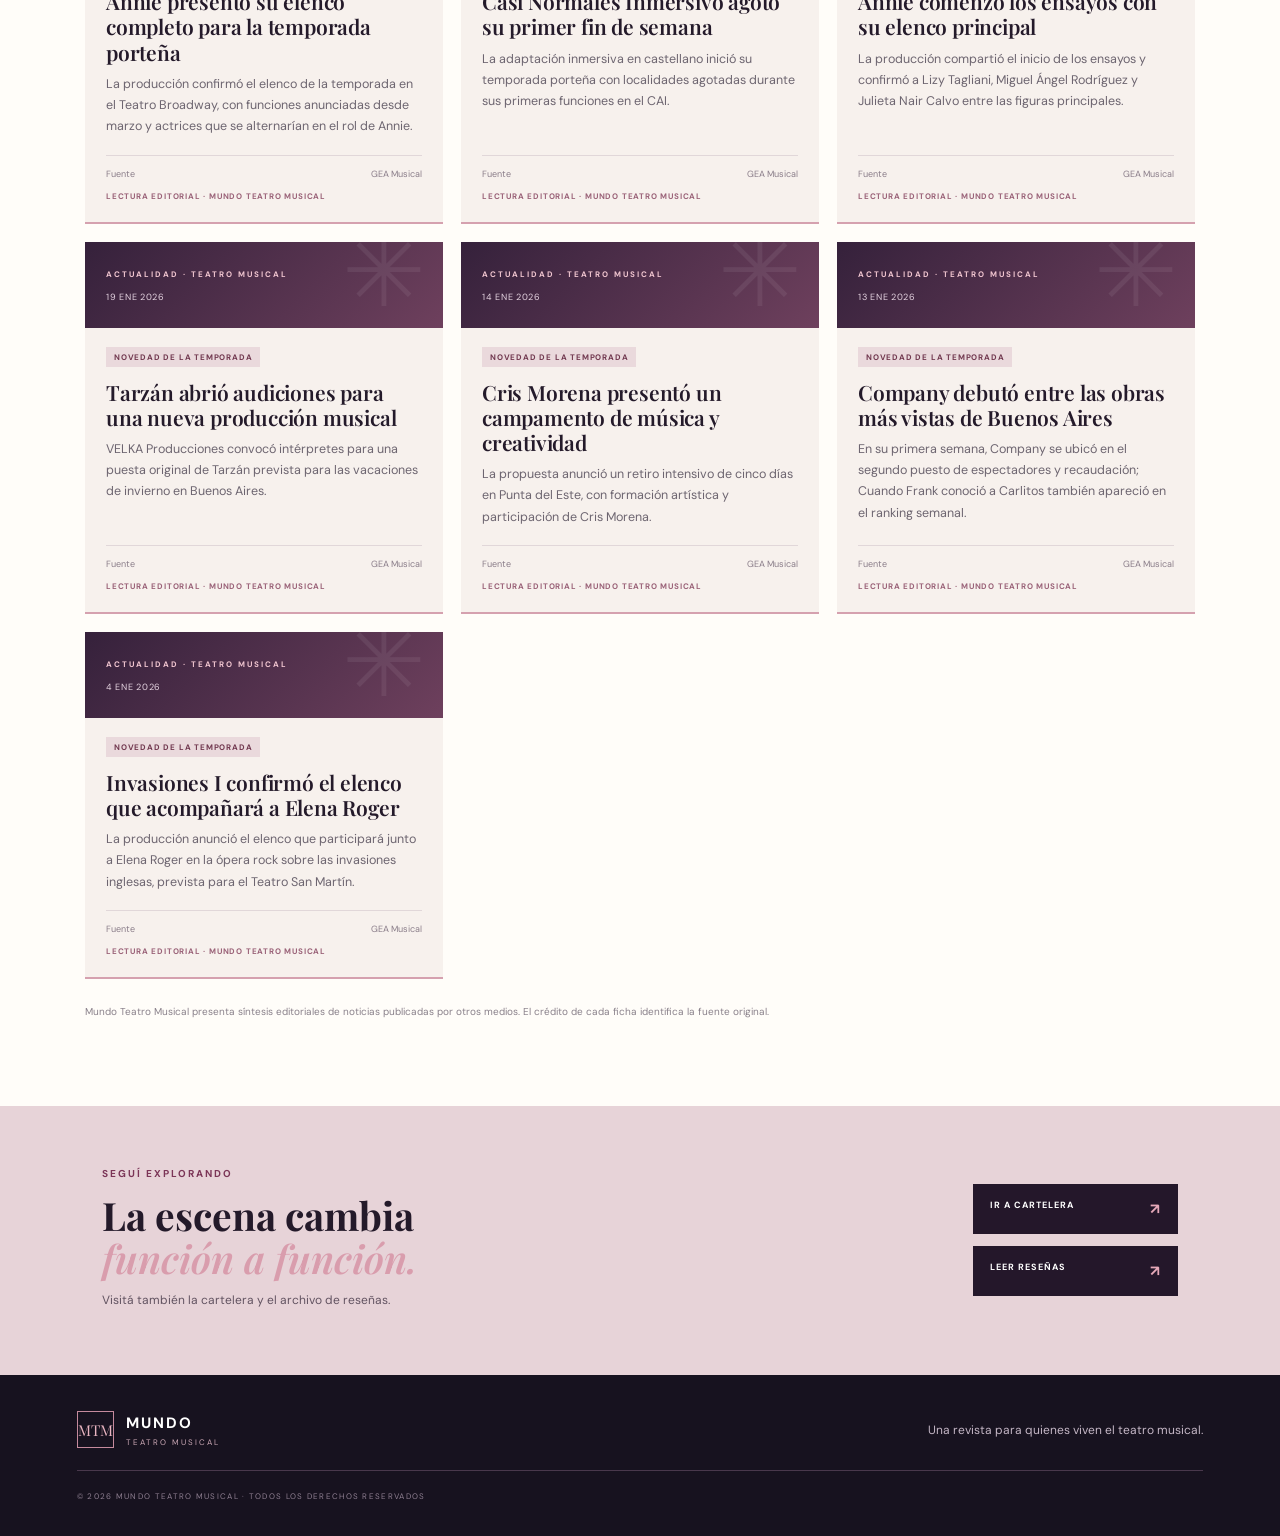
==== commit 1642888d: "Add work history module with Dear Evan Hansen" ====
--- a/actualidad.html
+++ b/actualidad.html
@@ -18,7 +18,7 @@
     <a class="brand" href="index.html" aria-label="Mundo Teatro Musical, inicio"><span class="brand-mark">MTM</span><span><strong>MUNDO</strong><small>TEATRO MUSICAL</small></span></a>
     <button class="menu-toggle" id="menuToggle" aria-label="Abrir menú" aria-expanded="false">☰</button>
     <nav class="main-nav" id="mainNav">
-      <a class="active" href="actualidad.html">Actualidad</a><a href="cartelera.html">Cartelera</a><a href="artistas.html">Artistas</a><a href="audiovisuales.html">Audiovisual</a><a href="index.html#entrevistas">Entrevistas</a><a href="resenas.html">Reseñas</a><a href="index.html#universo">El universo musical</a>
+      <a class="active" href="actualidad.html">Actualidad</a><a href="cartelera.html">Cartelera</a><a href="artistas.html">Artistas</a><a href="audiovisuales.html">Audiovisual</a><a href="index.html#entrevistas">Entrevistas</a><a href="resenas.html">Reseñas</a><a href="obras.html">Obras</a><a href="index.html#universo">El universo musical</a>
     </nav>
     <a class="header-link" href="index.html#newsletter">SUMATE <span>↗</span></a>
   </header>
